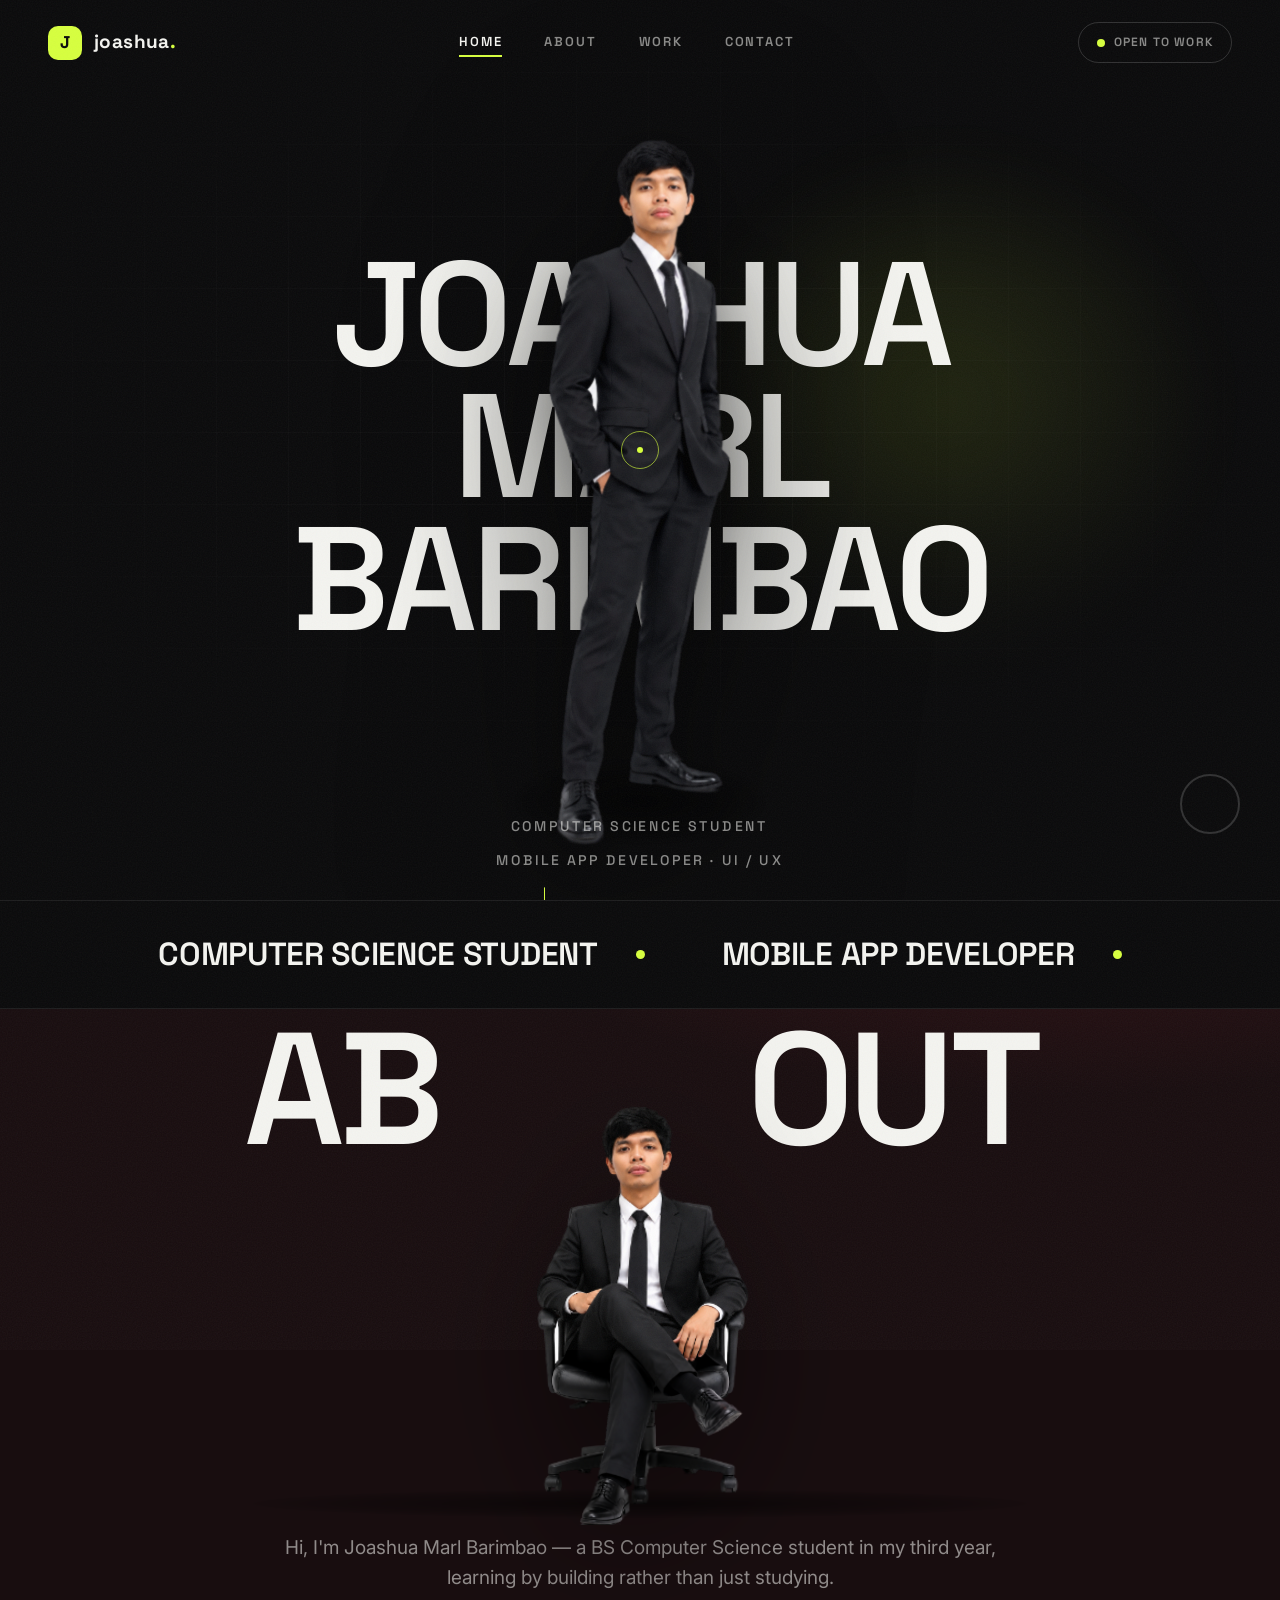
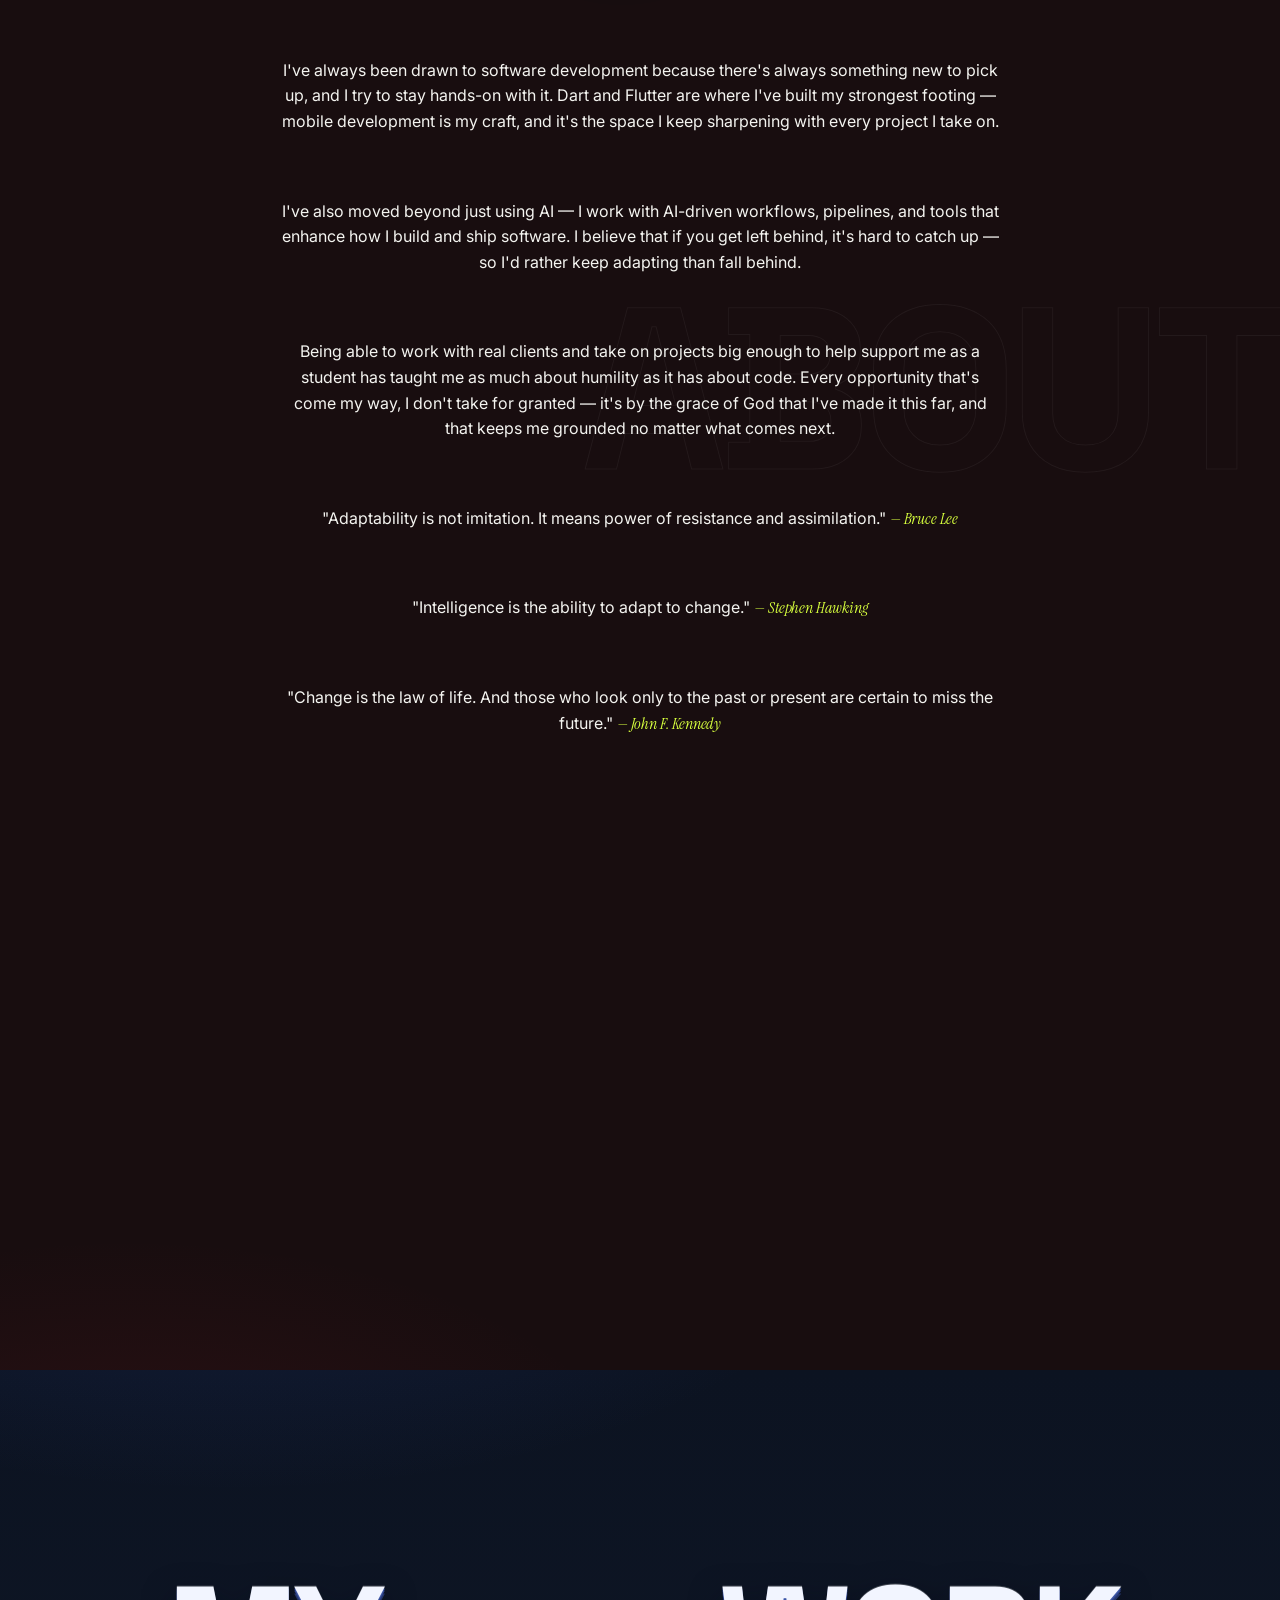
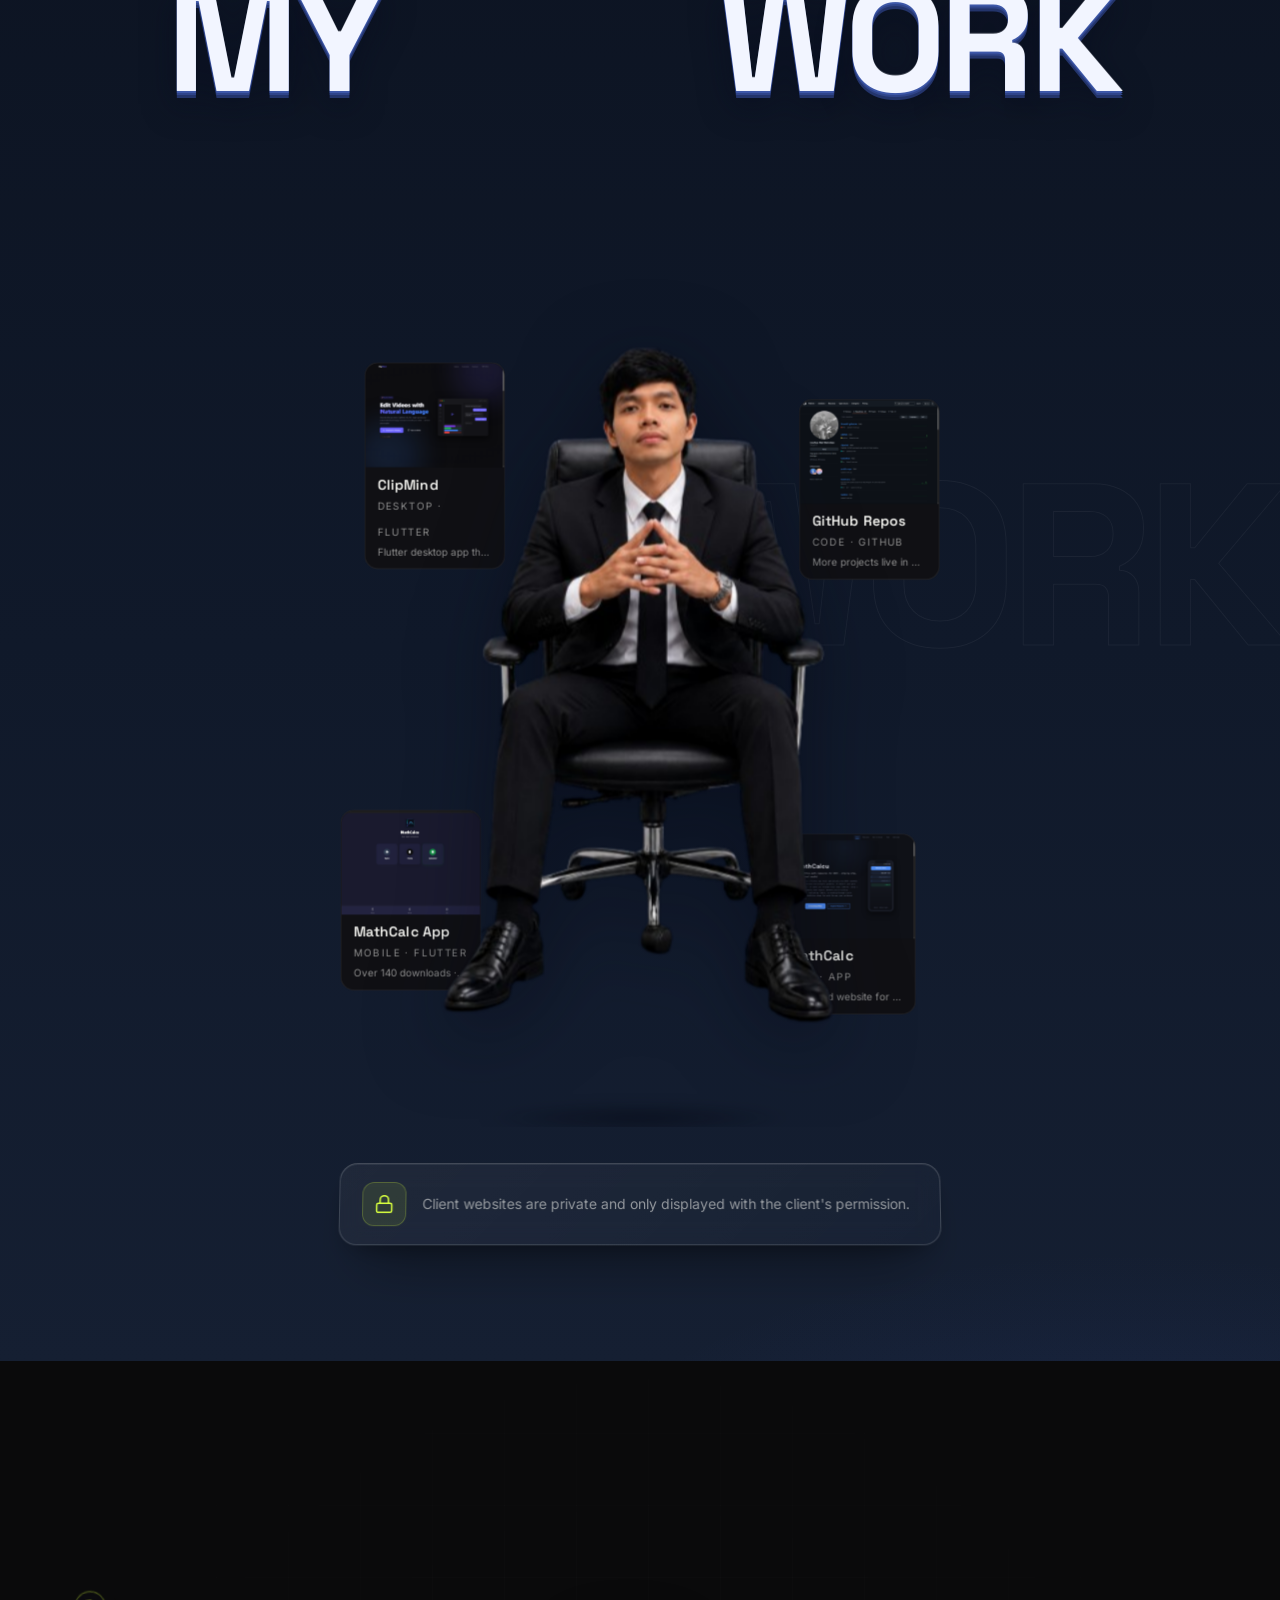
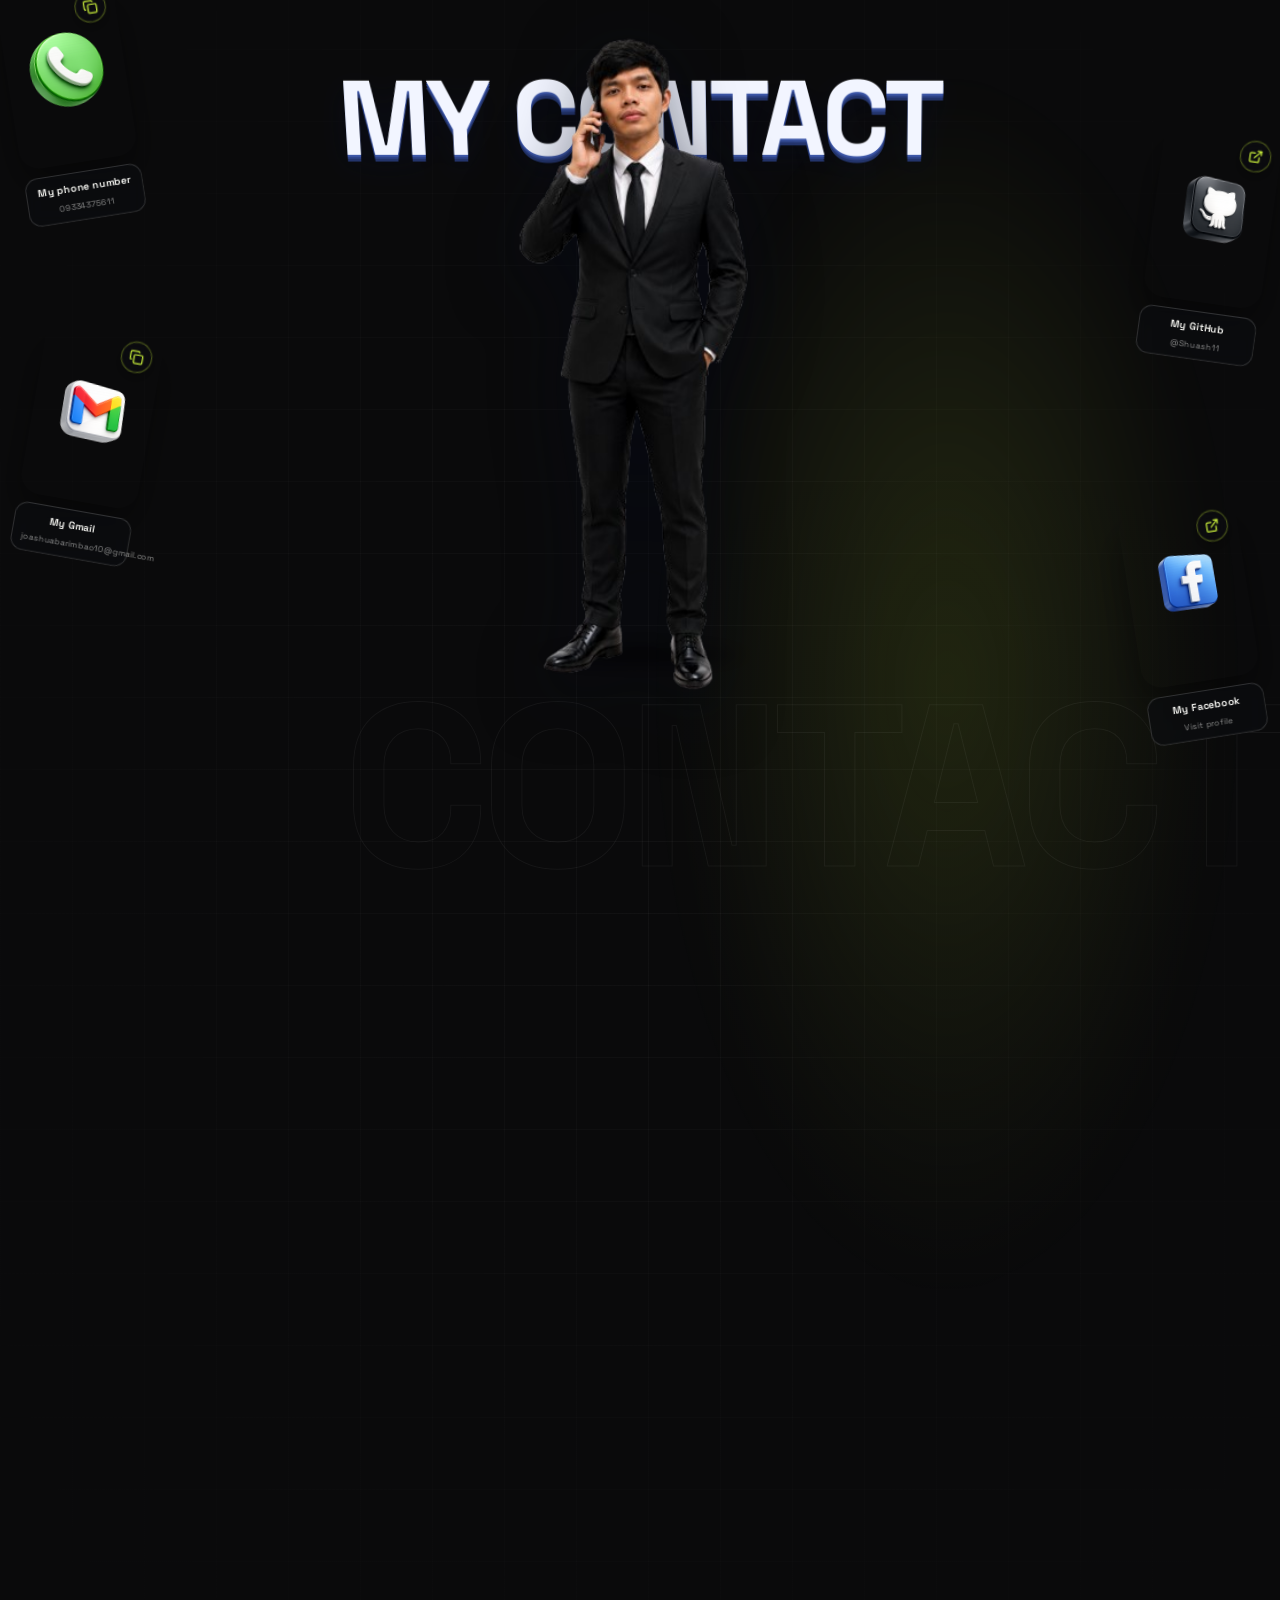
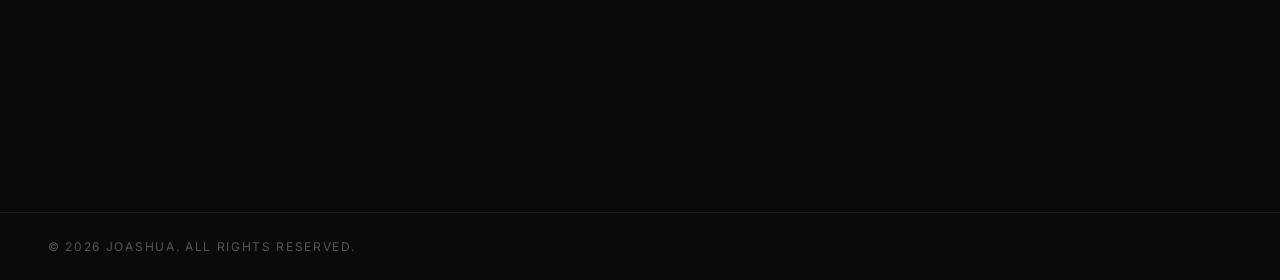
==== index.html @ 14f8d39f "Mobile: hide duplicated hero marquee" ====
﻿<!DOCTYPE html>
<html lang="en">
<head>
  <meta charset="UTF-8">
  <meta name="viewport" content="width=device-width, initial-scale=1.0">
  <title>Joashua &mdash; Computer Science Student</title>
  <meta name="description" content="Portfolio of Joashua &mdash; creative developer crafting motion-rich, modern digital experiences.">
  <link rel="icon" type="image/svg+xml" href="assets/favicon.svg">
  <link rel="preconnect" href="https://fonts.googleapis.com">
  <link rel="preconnect" href="https://fonts.gstatic.com" crossorigin>
  <link href="https://fonts.googleapis.com/css2?family=Inter:wght@400;500;600&family=Instrument+Serif:ital@0;1&family=Space+Grotesk:wght@400;500;600;700&display=swap" rel="stylesheet">
  <link rel="stylesheet" href="css/style.css?v=50">
</head>
<body data-page="home">

  <!-- Preloader -->
  <div class="preloader" id="preloader">
    <div class="preloader__count"><span id="preload-count">0</span><span class="pct">%</span></div>
    <div class="preloader__label">Joashua <span>&middot;</span> Portfolio</div>
  </div>

  <div class="scrollbar" aria-hidden="true"></div>
  <div class="grain" aria-hidden="true"></div>

  <!-- Header -->
  <header class="header">
    <div class="container header__inner">
      <a href="#home" class="logo" data-magnetic>
        <span class="logo__mark">J</span>
        <span>joashua<span class="logo__dot">.</span></span>
      </a>
      <nav class="nav" aria-label="Main">
        <ul class="nav__list">
          <li><a href="#home" class="nav__link is-active">Home</a></li>
          <li><a href="#about" class="nav__link">About</a></li>
          <li><a href="#work" class="nav__link">Work</a></li>
          <li><a href="#contact" class="nav__link">Contact</a></li>
        </ul>
      </nav>
      <a href="#contact" class="header__status"><span class="pulse"></span> Open to work</a>
      <button class="nav-toggle" aria-label="Menu">
        <span></span><span></span>
      </button>
    </div>
  </header>

  <!-- Mobile menu -->
  <div class="mobile-menu" aria-hidden="true">
    <a href="#home" class="mobile-menu__link">Home</a>
    <a href="#about" class="mobile-menu__link">About</a>
    <a href="#work" class="mobile-menu__link">Work</a>
    <a href="#contact" class="mobile-menu__link">Contact</a>
    <div class="mobile-menu__meta">Available for new projects</div>
  </div>

  <main>
    <!-- Hero -->
    <section class="hero" id="home">
      <div class="hero__bg" aria-hidden="true">
        <div class="hero__grid"></div>
        <div class="hero__glow"></div>
        <div class="hero__scrim"></div>
      </div>
      <div class="container hero__content">
        <div class="hero__inner">
          <div class="hero__text">
            <h1 class="hero__title">
              <span class="row" style="--d:0.05s"><span>Joashua</span></span>
              <span class="row" style="--d:0.18s"><span>Marl</span></span>
              <span class="row" style="--d:0.31s"><span>Barimbao</span></span>
            </h1>
          </div>
          <div class="hero__figure">
            <img src="assets/img/hero-cutout.png" alt="3D character of Joashua Marl Barimbao" class="hero__img" draggable="false">
            <div class="hero__row">
              <div class="hero__meta">
                <span>Computer Science Student</span>
                <span>Mobile App Developer &middot; UI / UX</span>
              </div>
              <div class="hero__scroll"><span class="line"></span> Scroll to explore</div>
            </div>
          </div>
        </div>
      </div>
      <div class="hero__progress" aria-hidden="true">
        <svg width="64" height="64" viewBox="0 0 64 64">
          <circle class="track" cx="32" cy="32" r="29"></circle>
          <circle class="bar" cx="32" cy="32" r="29"></circle>
        </svg>
      </div>
    </section>

    <!-- Roles -->
    <div class="marquee" aria-hidden="true">
      <div class="marquee__track">
        <div class="marquee__group">
          <span class="marquee__item">Computer Science Student <span class="marquee__dot"></span></span>
          <span class="marquee__item">Mobile App Developer <span class="marquee__dot"></span></span>
        </div>
      </div>
    </div>

    <!-- About: stack -->
    <section class="section about-stack" id="about">
      <div class="ghost" aria-hidden="true">ABOUT</div>
      <div class="container">
        <div class="about-stack__title">
          <h1 class="hero__title about-stack__h about-split">
            <span class="about-split__l"><span>Ab</span></span><span class="about-split__r"><span>out</span></span>
          </h1>
        </div>
        <div class="about-stack__img">
          <img src="assets/img/this.png" alt="Portrait of Joashua" draggable="false">
        </div>
        <div class="about-stack__body">
          <p class="lead">Hi, I'm Joashua Marl Barimbao &mdash; a BS Computer Science student in my third year, learning by building rather than just studying.</p>
          <p class="mt-8">I've always been drawn to software development because there's always something new to pick up, and I try to stay hands-on with it. Dart and Flutter are where I've built my strongest footing &mdash; mobile development is my craft, and it's the space I keep sharpening with every project I take on.</p>
          <p class="mt-8">I've also moved beyond just using AI &mdash; I work with AI-driven workflows, pipelines, and tools that enhance how I build and ship software. I believe that if you get left behind, it's hard to catch up &mdash; so I'd rather keep adapting than fall behind.</p>
          <p class="mt-8">Being able to work with real clients and take on projects big enough to help support me as a student has taught me as much about humility as it has about code. Every opportunity that's come my way, I don't take for granted &mdash; it's by the grace of God that I've made it this far, and that keeps me grounded no matter what comes next.</p>
          <p class="mt-8">"Adaptability is not imitation. It means power of resistance and assimilation." <span class="display--serif">&mdash; Bruce Lee</span></p>
          <p class="mt-8">"Intelligence is the ability to adapt to change." <span class="display--serif">&mdash; Stephen Hawking</span></p>
          <p class="mt-8">"Change is the law of life. And those who look only to the past or present are certain to miss the future." <span class="display--serif">&mdash; John F. Kennedy</span></p>

          <div class="mt-12">
            <div class="skill" data-reveal="up">
              <div class="skill__row">
                <span class="skill__name">Front-end development</span>
                <span class="skill__pct">95%</span>
              </div>
              <div class="skill__bar"><span data-fill="95%"></span></div>
            </div>
            <div class="skill" data-reveal="up" style="--rd:80ms">
              <div class="skill__row">
                <span class="skill__name">UI / UX design</span>
                <span class="skill__pct">90%</span>
              </div>
              <div class="skill__bar"><span data-fill="90%"></span></div>
            </div>
            <div class="skill" data-reveal="up" style="--rd:160ms">
              <div class="skill__row">
                <span class="skill__name">Mobile app development</span>
                <span class="skill__pct">88%</span>
              </div>
              <div class="skill__bar"><span data-fill="88%"></span></div>
            </div>
            <div class="skill" data-reveal="up" style="--rd:240ms">
              <div class="skill__row">
                <span class="skill__name">Computer science</span>
                <span class="skill__pct">90%</span>
              </div>
              <div class="skill__bar"><span data-fill="90%"></span></div>
            </div>
          </div>
        </div>
      </div>
    </section>

    <!-- Work -->
    <section class="section section--tight" id="work">
      <div class="ghost" aria-hidden="true">WORK</div>
      <div class="container">
        <div class="work-head">
          <span class="eyebrow" data-reveal>Portfolio</span>
          <h2 class="section-title mt-8 work-split work-title-3d" aria-label="My work">
            <span class="work-split__l"><span>My</span></span><span class="work-split__r"><span>work</span></span>
          </h2>
          <p class="lead mt-8" style="max-width: 480px;" data-reveal="left">
            A selection of projects where design and motion meet code.
          </p>
        </div>

        <div class="work-ring mt-12" data-reveal="zoom">
          <div class="work-ring__stage">
            <div class="work-ring__world">
              <div class="ring-cards">
              <article class="ring-card" data-url="https://mathcalcu-build.netlify.app/" style="--x:2%; --y:4%; --rz:-4deg; --z:0; --d:0.22">
                <div class="ring-card__img"><img src="assets/img/work-1-mathcalc.png" alt="MathCalc — deployed calculator web app"></div>
                <div class="ring-card__body">
                  <h3 class="ring-card__name">MathCalc</h3>
                  <span class="ring-card__cat">Web · App</span>
                  <span class="ring-card__desc">Deployed website for the MathCalc app</span>
                </div>
              </article>
              <article class="ring-card" style="--x:13%; --y:32%; --rz:3deg; --z:-140; --d:0.08">
                <div class="ring-card__img"><img src="assets/img/work-2-mathcalc-app.png" alt="MathCalc App — Flutter interface"></div>
                <div class="ring-card__body">
                  <h3 class="ring-card__name">MathCalc App</h3>
                  <span class="ring-card__cat">Mobile · Flutter</span>
                  <span class="ring-card__desc">Over 140 downloads · Flutter &amp; Dart</span>
                </div>
              </article>
              <article class="ring-card" data-url="https://clip-mind.netlify.app/" style="--x:63%; --y:0%; --rz:2.5deg; --z:30; --d:0.28">
                <div class="ring-card__img"><img src="assets/img/work-3-clipmind.png" alt="ClipMind — Flutter desktop video editor"></div>
                <div class="ring-card__body">
                  <h3 class="ring-card__name">ClipMind</h3>
                  <span class="ring-card__cat">Desktop · Flutter</span>
                  <span class="ring-card__desc">Flutter desktop app that edits videos automatically — in development</span>
                </div>
              </article>
              <article class="ring-card" data-url="https://github.com/Shuash11?tab=repositories" style="--x:71%; --y:30%; --rz:-2.5deg; --z:-140; --d:0.06">
                <div class="ring-card__img"><img src="assets/img/work-4-github.png" alt="GitHub — more projects in my repository"></div>
                <div class="ring-card__body">
                  <h3 class="ring-card__name">GitHub Repos</h3>
                  <span class="ring-card__cat">Code · GitHub</span>
                  <span class="ring-card__desc">More projects live in my repo — check them out manually</span>
                </div>
              </article>
              </div>
              <div class="work-ring__center">
                <img src="assets/img/image3-removebg-preview.png" alt="Joashua among his work" draggable="false">
                <span class="work-ring__ground" aria-hidden="true"></span>
              </div>
            </div>
          </div>
        </div>

        <div class="work-note">
          <span class="work-note__icon" aria-hidden="true">
            <svg width="20" height="20" viewBox="0 0 24 24" fill="none" stroke="currentColor" stroke-width="1.8" stroke-linecap="round" stroke-linejoin="round"><rect x="3" y="11" width="18" height="11" rx="2"/><path d="M7 11V7a5 5 0 0 1 10 0v4"/></svg>
          </span>
          <p class="work-note__text">Client websites are private and only displayed with the client's permission.</p>
        </div>
      </div>
    </section>

    <!-- Contact -->
    <section class="section section--tight contact" id="contact">
      <div class="hero__bg" aria-hidden="true">
        <div class="hero__grid"></div>
        <div class="hero__glow"></div>
        <div class="hero__scrim"></div>
      </div>
      <div class="ghost" aria-hidden="true">CONTACT</div>
      <div class="container">
        <span class="eyebrow" data-reveal>Contact</span>
        <div class="work-ring contact-ring">
          <div class="work-ring__stage">
            <div class="contact-ring__title" aria-hidden="true">MY&nbsp;CONTACT</div>
            <div class="contact-float">
              <div class="work-ring__center">
                <div class="contact-ground" aria-hidden="true"></div>
                <img src="assets/img/contactsavatar.png" alt="Portrait of Joashua" style="--portrait-aspect: 408/612;">
              </div>
              <button type="button" class="contact-asset contact-asset--1" data-copy="09334375611" aria-label="Copy phone number 09334375611">
                <img src="assets/img/phonenunber.png" alt="Phone number">
                <span class="contact-asset__chip" aria-hidden="true"><svg viewBox="0 0 24 24" fill="none" stroke="currentColor" stroke-width="2" stroke-linecap="round" stroke-linejoin="round"><rect width="14" height="14" x="8" y="8" rx="2"/><path d="M4 16c-1.1 0-2-.9-2-2V4c0-1.1.9-2 2-2h10c1.1 0 2 .9 2 2"/></svg></span>
                <span class="contact-asset__hint">Click to copy number</span>
                <span class="contact-asset__label"><strong>My phone number</strong><small>09334375611</small></span>
              </button>
              <a class="contact-asset contact-asset--2" href="https://github.com/Shuash11" target="_blank" rel="noopener" aria-label="GitHub">
                <img src="assets/img/giithub.png" alt="GitHub">
                <span class="contact-asset__chip" aria-hidden="true"><svg viewBox="0 0 24 24" fill="none" stroke="currentColor" stroke-width="2" stroke-linecap="round" stroke-linejoin="round"><path d="M15 3h6v6"/><path d="M10 14 21 3"/><path d="M18 13v6a2 2 0 0 1-2 2H5a2 2 0 0 1-2-2V8a2 2 0 0 1 2-2h6"/></svg></span>
                <span class="contact-asset__hint">Open my GitHub</span>
                <span class="contact-asset__label"><strong>My GitHub</strong><small>@Shuash11</small></span>
              </a>
              <button type="button" class="contact-asset contact-asset--3" data-copy="joashuabarimbao10@gmail.com" aria-label="Copy email joashuabarimbao10@gmail.com">
                <img src="assets/img/gmail.png" alt="Gmail">
                <span class="contact-asset__chip" aria-hidden="true"><svg viewBox="0 0 24 24" fill="none" stroke="currentColor" stroke-width="2" stroke-linecap="round" stroke-linejoin="round"><rect width="14" height="14" x="8" y="8" rx="2"/><path d="M4 16c-1.1 0-2-.9-2-2V4c0-1.1.9-2 2-2h10c1.1 0 2 .9 2 2"/></svg></span>
                <span class="contact-asset__hint">Click to copy email</span>
                <span class="contact-asset__label"><strong>My Gmail</strong><small data-mobile-text="Tap to copy email">joashuabarimbao10@gmail.com</small></span>
              </button>
              <a class="contact-asset contact-asset--4" href="https://www.facebook.com/" target="_blank" rel="noopener" aria-label="Facebook">
                <img src="assets/img/facebook.png" alt="Facebook">
                <span class="contact-asset__chip" aria-hidden="true"><svg viewBox="0 0 24 24" fill="none" stroke="currentColor" stroke-width="2" stroke-linecap="round" stroke-linejoin="round"><path d="M15 3h6v6"/><path d="M10 14 21 3"/><path d="M18 13v6a2 2 0 0 1-2 2H5a2 2 0 0 1-2-2V8a2 2 0 0 1 2-2h6"/></svg></span>
                <span class="contact-asset__hint">Open my Facebook</span>
                <span class="contact-asset__label"><strong>My Facebook</strong><small>Visit profile</small></span>
              </a>
            </div>
          </div>
        </div>
        <p class="lead mt-8" style="max-width: 460px;" data-reveal="left">
          Have a project, an idea, or just want to say hi? My inbox is always open &mdash; I reply within 24 hours.
        </p>

        <div class="contact-grid mt-12">
          <div data-reveal="left">
            <div class="contact-list">
              <div class="contact-row">
                <span class="contact-row__label">Email</span>
                <a href="mailto:joashuabarimbao10@gmail.com">joashuabarimbao10@gmail.com</a>
              </div>
              <div class="contact-row">
                <span class="contact-row__label">Phone</span>
                <a href="tel:09334375611">09334375611</a>
              </div>
              <div class="contact-row">
                <span class="contact-row__label">Location</span>
                <span style="font-family:var(--sans); font-weight:600;">Remote &middot; Worldwide</span>
              </div>
              <div class="contact-row">
                <span class="contact-row__label">Socials</span>
                <span style="display:flex; gap:14px;">
                  <a href="https://github.com/Shuash11" target="_blank" rel="noopener" aria-label="GitHub"><img src="https://cdn.simpleicons.org/github/F4F4F0" width="19" height="19" alt=""></a>
                  <a href="https://x.com" target="_blank" rel="noopener" aria-label="X"><img src="https://cdn.simpleicons.org/x/F4F4F0" width="17" height="17" alt=""></a>
                  <a href="https://www.linkedin.com" target="_blank" rel="noopener" aria-label="LinkedIn"><img src="https://cdn.simpleicons.org/linkedin/F4F4F0" width="17" height="17" alt=""></a>
                  <a href="https://www.instagram.com" target="_blank" rel="noopener" aria-label="Instagram"><img src="https://cdn.simpleicons.org/instagram/F4F4F0" width="19" height="19" alt=""></a>
                </span>
              </div>
            </div>
          </div>

          <form id="contact-form" data-reveal="right" novalidate>
            <div class="field">
              <label for="name">Your name</label>
              <input type="text" id="name" name="name" placeholder="Jane Doe" required>
            </div>
            <div class="field">
              <label for="email">Your email</label>
              <input type="email" id="email" name="email" placeholder="jane@example.com" required>
            </div>
            <div class="field">
              <label for="budget">Project type</label>
              <select id="budget" name="budget" style="width:100%;padding:18px 20px;border:1px solid var(--line-strong);border-radius:var(--r-sm);background:var(--bg-2);color:var(--text);font-size:16px;outline:none;">
                <option value="web">Website / Web app</option>
                <option value="brand">Brand identity</option>
                <option value="motion">Motion / 3D</option>
                <option value="other">Something else</option>
              </select>
            </div>
            <div class="field">
              <label for="message">Tell me about it</label>
              <textarea id="message" name="message" placeholder="Timeline, goals, budget&hellip;" required></textarea>
            </div>
            <button type="submit" class="btn btn--solid magnetic" data-magnetic>Send message <span class="btn__arrow">&rarr;</span></button>
            <p class="form-note" aria-live="polite"></p>
          </form>
        </div>
      </div>
    </section>
  </main>

  <!-- Footer -->
  <footer class="footer footer--minimal">
    <div class="container">
      <div class="footer__bottom">
        <span>&copy; <span data-year>2026</span> Joashua. All rights reserved.</span>
      </div>
    </div>
  </footer>

  <script src="https://cdn.jsdelivr.net/npm/lenis@1.1.14/dist/lenis.min.js"></script>
  <script src="js/main.js?v=50"></script>
</body>
</html>
---- css/style.css ----
/* ============================================================
   SHUASH — Portfolio
   Dark · Motion-first · Morphing scroll
   ============================================================ */

:root {
  --bg: #0a0a0b;
  --bg-2: #101014;
  --surface: #141419;
  --surface-2: #1a1a20;
  --line: rgba(255, 255, 255, 0.08);
  --line-strong: rgba(255, 255, 255, 0.16);
  --text: #f4f4f0;
  --muted: rgba(244, 244, 240, 0.55);
  --faint: rgba(244, 244, 240, 0.32);
  --accent: #d7ff3e;
  --accent-ink: #0a0a0b;
  --serif: "Instrument Serif", Georgia, serif;
  --sans: "Space Grotesk", "Inter", system-ui, sans-serif;
  --body: "Inter", system-ui, sans-serif;
  --ease: cubic-bezier(0.76, 0, 0.24, 1);
  --ease-out: cubic-bezier(0.16, 1, 0.3, 1);
  --r-lg: 24px;
  --r-md: 16px;
  --r-sm: 10px;
  --container: 1320px;
}

/* ---------- Reset ---------- */
*, *::before, *::after { box-sizing: border-box; margin: 0; padding: 0; }

html { scroll-behavior: auto; }

body {
  background: var(--bg);
  color: var(--text);
  font-family: var(--body);
  font-size: 16px;
  line-height: 1.6;
  -webkit-font-smoothing: antialiased;
  overflow-x: hidden;
  min-height: 100vh;
}

img, svg, video { display: block; max-width: 100%; }
a { color: inherit; text-decoration: none; }
ul, ol { list-style: none; }
button, input, textarea, select { font: inherit; color: inherit; background: none; border: none; }
button { cursor: pointer; }

::selection { background: var(--accent); color: var(--accent-ink); }

body.no-scroll { overflow: hidden; }

/* ---------- Film grain overlay ---------- */
.grain {
  position: fixed;
  inset: -50%;
  width: 200%;
  height: 200%;
  z-index: 2000;
  pointer-events: none;
  opacity: 0.05;
  background-image: url("data:image/svg+xml,%3Csvg xmlns='http://www.w3.org/2000/svg' width='300' height='300'%3E%3Cfilter id='n'%3E%3CfeTurbulence type='fractalNoise' baseFrequency='0.8' numOctaves='2'/%3E%3C/filter%3E%3Crect width='300' height='300' filter='url(%23n)' opacity='1'/%3E%3C/svg%3E");
  animation: grain 8s steps(10) infinite;
}
@keyframes grain {
  0%, 100% { transform: translate(0, 0); }
  10% { transform: translate(-5%, -10%); }
  30% { transform: translate(3%, -15%); }
  50% { transform: translate(8%, 4%); }
  70% { transform: translate(-6%, 8%); }
  90% { transform: translate(4%, 6%); }
}

/* ---------- Layout ---------- */
.container { width: 100%; max-width: var(--container); margin: 0 auto; padding: 0 clamp(20px, 4vw, 48px); }

.section { padding: clamp(96px, 12vw, 160px) 0; position: relative; }
#about, #work, #contact { scroll-margin-top: 84px; }
#about {
  padding-top: clamp(8px, 1.5vh, 16px);
  padding-bottom: clamp(36px, 4.5vh, 60px);
  background:
    radial-gradient(1100px 520px at 82% -12%, rgba(199, 42, 55, 0.2), transparent 62%),
    radial-gradient(900px 480px at 10% 108%, rgba(199, 42, 55, 0.12), transparent 60%),
    #180d0f;
}
#work {
  background:
    radial-gradient(1100px 520px at 18% -12%, rgba(63, 96, 220, 0.16), transparent 60%),
    radial-gradient(1000px 500px at 88% 112%, rgba(63, 96, 220, 0.12), transparent 60%),
    linear-gradient(180deg, #0c1321 0%, #10192a 55%, #151f32 100%);
}

/* ---------- Work 3D ring ---------- */
.work-ring { position: relative; }
.work-ring__stage { position: relative; }
.work-ring__world { position: relative; z-index: 1; display: flex; flex-wrap: wrap; justify-content: center; gap: 16px; align-items: center; }
.work-ring__center { order: -1; width: 100%; text-align: center; position: relative; }
.work-ring__center img {
  height: clamp(360px, 50vh, 600px);
  width: auto;
  max-width: 100%;
  display: block;
  margin: 0 auto;
  filter: drop-shadow(0 16px 34px rgba(4, 8, 20, 0.55));
}
.work-ring__ground {
  position: absolute;
  left: 50%;
  bottom: -clamp(8px, 1.4vh, 18px);
  width: clamp(150px, 30vh, 460px);
  height: clamp(14px, 2.6vh, 32px);
  transform: translateX(-50%);
  background: radial-gradient(ellipse at center, rgba(2, 6, 18, 0.6) 0%, rgba(2, 6, 18, 0.24) 46%, transparent 72%);
  filter: blur(6px);
  pointer-events: none;
}
.ring-card {
  width: clamp(104px, 12vw, 168px);
  background: var(--bg-2);
  border: 1px solid var(--line);
  border-radius: 14px;
  overflow: hidden;
  transition: border-color 0.3s ease, filter 0.3s ease;
  cursor: zoom-in;
}
.ring-card[data-url] { cursor: pointer; }
.ring-card:hover { border-color: rgba(63, 96, 220, 0.6); }
.ring-card__img { aspect-ratio: 4 / 3; background: var(--surface); }
.ring-card__img img { width: 100%; height: 100%; object-fit: cover; display: block; }
.ring-card__body { padding: 10px 12px; text-align: left; }
.ring-card__name { font-size: 14px; font-weight: 600; letter-spacing: 0.01em; }
.ring-card__cat { font-size: 10px; letter-spacing: 0.14em; text-transform: uppercase; color: var(--muted); }
.ring-card__desc { display: block; margin-top: 2px; font-size: 10px; line-height: 1.35; color: var(--muted); white-space: nowrap; overflow: hidden; text-overflow: ellipsis; }
.work-split { white-space: nowrap; }
.section-title.work-title-3d {
  font-family: var(--sans);
  font-weight: 700;
  font-size: clamp(64px, 11vw, 150px);
  letter-spacing: -0.035em;
  line-height: 0.9;
  color: #f2f5ff;
  text-shadow:
    0 -1px 0 rgba(255, 255, 255, 0.22),
    0 2px 0 #3d57a8,
    0 4px 0 #2f4489,
    0 7px 0 #23346b,
    0 12px 30px rgba(6, 11, 30, 0.6);
}
.work-split__l, .work-split__r { display: inline-block; will-change: transform; }
.work-split__l { margin-right: 0.24em; }
.work-head { text-align: center; }
.work-head .lead { margin-left: auto; margin-right: auto; }
.js-ring .work-ring { margin-top: clamp(24px, 4vh, 40px); }
.js-ring .work-ring__stage { perspective: 1400px; }
@media (min-width: 970px) {
  .js-ring .work-ring__stage { height: clamp(680px, 96vh, 1020px); }
  .js-ring .ring-cards { position: absolute; inset: 0; }
  .js-ring .work-ring__world { position: absolute; inset: 0; transform-style: preserve-3d; }
  .js-ring .ring-card {
    position: absolute;
    left: 50%;
    top: 50%;
    width: clamp(104px, 11vw, 164px);
    z-index: 1;
    will-change: transform;
  }
  .js-ring .work-ring__center {
    order: 0;
    position: absolute;
    left: 50%;
    top: 50%;
    width: auto;
    transform: translate(-50%, -50%) translateZ(200px);
    z-index: 2;
    will-change: transform;
  }
  .js-ring .work-ring__center img { height: clamp(540px, 78vh, 940px); }
}
.section--tight { padding: clamp(72px, 9vw, 120px) 0; }

/* ---------- Work private note ---------- */
.work-note {
  position: relative;
  margin: clamp(28px, 4vh, 44px) auto 0;
  max-width: 600px;
  display: flex;
  align-items: center;
  gap: 16px;
  padding: 18px 22px;
  border: 1px solid var(--line-strong);
  border-radius: 18px;
  background: linear-gradient(135deg, rgba(255, 255, 255, 0.045), rgba(255, 255, 255, 0.012));
  -webkit-backdrop-filter: blur(10px);
  backdrop-filter: blur(10px);
  box-shadow:
    inset 0 1px 0 rgba(255, 255, 255, 0.07),
    0 30px 60px -28px rgba(0, 0, 0, 0.75),
    0 10px 26px -14px rgba(0, 0, 0, 0.55);
  transform: perspective(900px) rotateX(3.5deg);
  transform-origin: center top;
  transition: transform 0.5s var(--ease);
  animation: work-note-in 0.9s var(--ease-out);
}
.work-note:hover { transform: perspective(900px) rotateX(0deg) translateY(-3px); }
@keyframes work-note-in {
  from { opacity: 0; transform: perspective(900px) rotateX(5deg) translateY(16px); }
}
.work-note__icon {
  flex: 0 0 auto;
  display: grid;
  place-items: center;
  width: 44px;
  height: 44px;
  border-radius: 12px;
  background: rgba(215, 255, 62, 0.09);
  border: 1px solid rgba(215, 255, 62, 0.22);
  color: var(--accent);
}
.work-note__text {
  margin: 0;
  font-size: 14px;
  line-height: 1.55;
  color: var(--muted);
}

.eyebrow {
  display: inline-flex;
  align-items: center;
  gap: 10px;
  font-family: var(--sans);
  font-size: 12px;
  font-weight: 600;
  letter-spacing: 0.22em;
  text-transform: uppercase;
  color: var(--muted);
}
.eyebrow::before {
  content: "";
  width: 26px;
  height: 1px;
  background: var(--accent);
}

/* ---------- Typography ---------- */
h1, h2, h3, h4 { font-family: var(--sans); font-weight: 600; line-height: 1.02; letter-spacing: -0.02em; }

.display {
  font-size: clamp(40px, 7.5vw, 100px);
  font-weight: 600;
  letter-spacing: -0.03em;
  line-height: 0.98;
  text-transform: uppercase;
}

.display--serif {
  font-family: var(--serif);
  font-style: italic;
  text-transform: none;
  font-weight: 400;
  letter-spacing: -0.01em;
  color: var(--accent);
}

.section-title {
  font-size: clamp(30px, 4.6vw, 58px);
  text-transform: uppercase;
  letter-spacing: -0.02em;
}

.lead { font-size: clamp(16px, 1.5vw, 19px); color: var(--muted); max-width: 60ch; }

/* Letter-split animation support */
.split-line { display: block; overflow: hidden; padding-bottom: 0.08em; margin-bottom: -0.08em; }
.split-line .l {
  display: inline-block;
  transform: translateY(115%);
  transition: transform 1s var(--ease-out);
  will-change: transform;
}
.in-view .split-line .l { transform: translateY(0); }
.split-line .l:nth-child(2) { transition-delay: 0.05s; }
.split-line .l:nth-child(3) { transition-delay: 0.1s; }
.split-line .l:nth-child(4) { transition-delay: 0.15s; }
.split-line .l:nth-child(5) { transition-delay: 0.2s; }
.split-line .l:nth-child(6) { transition-delay: 0.25s; }
.split-line .l:nth-child(7) { transition-delay: 0.3s; }
.split-line .l:nth-child(8) { transition-delay: 0.35s; }
.split-line .l:nth-child(n + 9) { transition-delay: 0.4s; }

/* ---------- Generic reveals (clip-path morph) ---------- */
[data-reveal] {
  opacity: 0;
  clip-path: inset(0 100% 0 0);
  transform: translateY(24px);
  transition:
    opacity 0.9s var(--ease-out),
    clip-path 1.1s var(--ease),
    transform 0.9s var(--ease-out);
  transition-delay: var(--rd, 0s);
  will-change: clip-path, transform;
}
[data-reveal].in-view {
  opacity: 1;
  clip-path: inset(0 0 0 0);
  transform: translateY(0);
}
[data-reveal="up"] { clip-path: inset(0 0 100% 0); transform: translateY(40px); }
[data-reveal="left"] { clip-path: inset(0 100% 0 0); transform: translateX(-40px); }
[data-reveal="right"] { clip-path: inset(0 0 0 100%); transform: translateX(40px); }
[data-reveal="zoom"] { clip-path: inset(8% 8% 8% 8% round 40px); transform: scale(0.94); }
[data-reveal="zoom"].in-view { clip-path: inset(0 0 0 0 round 0); }

/* ---------- Buttons ---------- */
.btn {
  position: relative;
  display: inline-flex;
  align-items: center;
  gap: 14px;
  padding: 20px 34px;
  border-radius: 999px;
  font-family: var(--sans);
  font-size: 14px;
  font-weight: 600;
  letter-spacing: 0.06em;
  text-transform: uppercase;
  overflow: hidden;
  transition: color 0.45s var(--ease-out);
  isolation: isolate;
}
.btn::after {
  content: "";
  position: absolute;
  inset: 0;
  z-index: -1;
  transform: scaleX(0);
  transform-origin: right;
  transition: transform 0.5s var(--ease);
}
.btn:hover::after { transform: scaleX(1); transform-origin: left; }
.btn--solid { background: var(--accent); color: var(--accent-ink); }
.btn--solid::after { background: var(--text); }
.btn--solid:hover { color: var(--accent-ink); }
.btn--ghost { border: 1px solid var(--line-strong); color: var(--text); }
.btn--ghost::after { background: var(--accent); }
.btn--ghost:hover { color: var(--accent-ink); }
.btn__arrow { display: inline-block; transition: transform 0.4s var(--ease-out); }
.btn:hover .btn__arrow { transform: translateX(6px); }

/* ---------- Magnetic wrapper ---------- */
.magnetic { display: inline-block; will-change: transform; }

/* ---------- Marquee ---------- */
.marquee {
  position: relative;
  overflow: hidden;
  padding: clamp(18px, 2.6vw, 28px) 0;
  border-top: 1px solid var(--line);
  border-bottom: 1px solid var(--line);
  white-space: nowrap;
  user-select: none;
}
.marquee__track {
  display: flex;
  align-items: center;
  justify-content: center;
  gap: 0;
}
.marquee__group { display: inline-flex; align-items: center; gap: 0; }
.marquee__item {
  display: inline-flex;
  align-items: center;
  gap: clamp(20px, 3vw, 40px);
  padding: 0 clamp(20px, 3vw, 40px);
  font-family: var(--sans);
  font-size: clamp(20px, 2.6vw, 32px);
  font-weight: 600;
  text-transform: uppercase;
  letter-spacing: -0.01em;
  color: var(--text);
}
.marquee__item em { font-family: var(--serif); font-style: italic; font-weight: 400; color: var(--accent); }
.marquee__dot { width: 9px; height: 9px; border-radius: 50%; background: var(--accent); flex-shrink: 0; }
@keyframes marquee {
  to { transform: translateX(-100%); }
}

/* ---------- About half-body morph ---------- */
.about-half {
  position: relative;
  display: flex;
  justify-content: center;
  will-change: transform, opacity;
}
.about-half::after {
  content: "";
  position: absolute;
  left: 50%;
  bottom: clamp(0px, 0.8vh, 8px);
  transform: translateX(-50%);
  width: 62%;
  height: 7%;
  border-radius: 50%;
  background: radial-gradient(ellipse at center, rgba(0, 0, 0, 0.55) 0%, rgba(0, 0, 0, 0.22) 55%, transparent 78%);
  pointer-events: none;
}
.about-half img {
  position: relative;
  height: clamp(360px, 60vh, 620px);
  width: auto;
  max-width: 100%;
  object-fit: contain;
  filter: drop-shadow(0 34px 70px rgba(0, 0, 0, 0.5));
  will-change: transform, opacity;
}
.about-half__body {
  max-width: 720px;
  margin: clamp(48px, 7vh, 84px) auto 0;
  will-change: transform, opacity;
}
@media (max-width: 970px) {
  .about-half img { height: clamp(300px, 46vh, 470px); }
  .about-half__body { margin-top: clamp(36px, 5vh, 56px); }
}

/* ---------- About page stack ---------- */
.about-stack {
  position: relative;
  text-align: center;
  padding-top: clamp(56px, 7vh, 96px);
}
.about-stack__title {
  position: relative;
  display: flex;
  flex-direction: column;
  align-items: center;
  will-change: transform, opacity;
}
.about-stack__title .eyebrow { margin-bottom: clamp(18px, 3vh, 30px); }
.about-stack__h { font-size: clamp(52px, 9.5vw, 132px); }
.about-split { white-space: nowrap; }
.about-split__l, .about-split__r { display: inline-block; will-change: transform; }
.about-split__l { margin-right: -0.035em; }
.about-stack__img {
  position: relative;
  z-index: 1;
  display: flex;
  justify-content: center;
  margin-top: clamp(-64px, -6vh, -40px);
  will-change: transform, opacity;
}
.about-stack__img::after {
  content: "";
  position: absolute;
  left: 50%;
  bottom: clamp(0px, 0.8vh, 8px);
  transform: translateX(-50%);
  width: 62%;
  height: 7%;
  border-radius: 50%;
  background: radial-gradient(ellipse at center, rgba(0, 0, 0, 0.55) 0%, rgba(0, 0, 0, 0.22) 55%, transparent 78%);
  pointer-events: none;
}
.about-stack__img img {
  height: clamp(280px, 44vh, 480px);
  width: auto;
  max-width: 100%;
  object-fit: contain;
  filter: drop-shadow(0 30px 64px rgba(0, 0, 0, 0.5));
  animation: heroFloat 7s ease-in-out infinite alternate;
  will-change: transform;
}
.about-stack__body {
  max-width: 720px;
  margin: clamp(28px, 4vh, 44px) auto 0;
  text-align: center;
  will-change: transform, opacity;
}
.about-stack__body .skill { text-align: left; }
@media (max-width: 970px) {
  .about-stack__h { font-size: clamp(44px, 12.5vw, 120px); }
  .about-stack__img { margin-top: clamp(-56px, -5vh, -32px); }
  .about-stack__img img { height: clamp(240px, 38vh, 380px); }
  .about-stack__body { margin-top: clamp(24px, 3.5vh, 36px); }
}
@media (max-width: 970px) {
  .js-ring .work-ring { margin-top: 8px; }
  .work-head .lead { margin-top: 12px; }
  .js-ring .work-ring__world { position: relative; height: calc(44vh + 64px); min-height: 400px; }
  .js-ring .ring-cards { position: absolute; inset: 0; }
  .js-ring .work-ring__center {
    order: 0;
    position: absolute;
    left: 50%;
    top: 50%;
    width: auto;
    transform: translate(-50%, -50%);
    z-index: 2;
  }
  .js-ring .work-ring__center img { height: clamp(300px, 44vh, 480px); max-width: none; }
  .js-ring .ring-card {
    position: absolute;
    left: 50%;
    top: 50%;
    width: clamp(72px, 19vw, 110px);
    z-index: 1;
    will-change: transform;
  }
  .ring-card__body { padding: 6px 8px; }
  .ring-card__name { font-size: 11px; white-space: nowrap; overflow: hidden; text-overflow: ellipsis; }
  .ring-card__cat { font-size: 8px; letter-spacing: 0.1em; white-space: nowrap; overflow: hidden; text-overflow: ellipsis; }
  .ring-card__desc { display: none; }
  .section-title.work-title-3d { font-size: clamp(48px, 16vw, 96px); }
}

/* ---------- Header ---------- */
.header {
  position: fixed;
  top: 0;
  left: 0;
  width: 100%;
  z-index: 100;
  padding: 22px 0;
  transition: transform 0.6s var(--ease-out), background 0.4s ease;
}
.header--hidden { transform: translateY(-110%); }
.header--scrolled { background: rgba(10, 10, 11, 0.72); backdrop-filter: blur(18px); border-bottom: 1px solid var(--line); }
.header__inner {
  display: flex;
  align-items: center;
  justify-content: space-between;
  gap: 24px;
}
.logo { display: flex; align-items: center; gap: 12px; font-family: var(--sans); font-weight: 700; font-size: 19px; letter-spacing: 0.02em; }
.logo__mark {
  width: 34px; height: 34px;
  display: grid; place-items: center;
  border-radius: 10px;
  background: var(--accent);
  color: var(--accent-ink);
  font-size: 17px;
  transition: transform 0.6s var(--ease);
}
.logo:hover .logo__mark { transform: rotate(-8deg) scale(1.08); }
.logo__dot { color: var(--accent); }

.nav__list { display: flex; align-items: center; gap: 6px; }
.nav__link {
  position: relative;
  display: inline-block;
  padding: 10px 18px;
  font-family: var(--sans);
  font-size: 13px;
  font-weight: 600;
  letter-spacing: 0.14em;
  text-transform: uppercase;
  color: var(--muted);
  transition: color 0.3s ease;
}
.nav__link::after {
  content: "";
  position: absolute;
  left: 18px; right: 18px; bottom: 6px;
  height: 2px;
  background: var(--accent);
  transform: scaleX(0);
  transform-origin: right;
  transition: transform 0.45s var(--ease);
}
.nav__link:hover, .nav__link.is-active { color: var(--text); }
.nav__link:hover::after, .nav__link.is-active::after { transform: scaleX(1); transform-origin: left; }

.header__status {
  display: inline-flex;
  align-items: center;
  gap: 9px;
  padding: 10px 18px;
  border: 1px solid var(--line-strong);
  border-radius: 999px;
  font-family: var(--sans);
  font-size: 12px;
  font-weight: 600;
  letter-spacing: 0.1em;
  text-transform: uppercase;
  color: var(--muted);
  transition: border-color 0.3s ease, color 0.3s ease;
}
.header__status:hover { border-color: var(--accent); color: var(--text); }
.header__status .pulse {
  width: 8px; height: 8px; border-radius: 50%;
  background: var(--accent);
  animation: pulse 2s ease infinite;
}
@keyframes pulse {
  0%, 100% { box-shadow: 0 0 0 0 rgba(215, 255, 62, 0.5); }
  50% { box-shadow: 0 0 0 6px rgba(215, 255, 62, 0); }
}

/* Mobile nav */
.nav-toggle { display: none; }
.mobile-menu {
  position: fixed;
  inset: 0;
  z-index: 90;
  background: var(--bg);
  display: flex;
  flex-direction: column;
  justify-content: center;
  padding: 0 clamp(24px, 8vw, 80px);
  clip-path: inset(0 0 100% 0);
  transition: clip-path 0.8s var(--ease);
}
.mobile-menu.is-open { clip-path: inset(0 0 0 0); }
.mobile-menu__link {
  display: block;
  font-family: var(--sans);
  font-size: clamp(32px, 8vw, 54px);
  font-weight: 600;
  text-transform: uppercase;
  letter-spacing: -0.02em;
  padding: 10px 0;
  color: var(--text);
  opacity: 0;
  transform: translateY(30px);
  transition: opacity 0.6s ease, transform 0.6s var(--ease-out), color 0.3s ease;
}
.mobile-menu.is-open .mobile-menu__link { opacity: 1; transform: translateY(0); }
.mobile-menu__link:nth-child(2) { transition-delay: 0.08s; }
.mobile-menu__link:nth-child(3) { transition-delay: 0.16s; }
.mobile-menu__link:nth-child(4) { transition-delay: 0.24s; }
.mobile-menu__link:hover { color: var(--accent); }
.mobile-menu__meta { margin-top: 48px; color: var(--muted); font-size: 14px; letter-spacing: 0.08em; text-transform: uppercase; }

/* ---------- Hero ---------- */
.hero { position: relative; min-height: 100svh; display: flex; align-items: flex-end; overflow: hidden; padding-top: 120px; }

.hero__bg { position: absolute; inset: 0; z-index: 0; }
.hero__grid {
  position: absolute;
  inset: 0;
  background-image:
    linear-gradient(rgba(255, 255, 255, 0.04) 1px, transparent 1px),
    linear-gradient(90deg, rgba(255, 255, 255, 0.04) 1px, transparent 1px);
  background-size: 72px 72px;
  -webkit-mask-image: radial-gradient(75% 75% at 50% 55%, black, transparent 85%);
  mask-image: radial-gradient(75% 75% at 50% 55%, black, transparent 85%);
  pointer-events: none;
}
.hero__glow {
  position: absolute;
  right: -4%;
  top: 4%;
  width: 60%;
  height: 82%;
  background: radial-gradient(closest-side, rgba(215, 255, 62, 0.13), transparent 72%);
  filter: blur(26px);
  pointer-events: none;
  opacity: 1;
  transition: opacity 0.3s linear;
}
.hero__scrim {
  position: absolute;
  inset: 0;
  background: linear-gradient(to top, rgba(10, 10, 11, 0.9) 10%, rgba(10, 10, 11, 0.25) 46%, rgba(10, 10, 11, 0) 68%);
}

.hero__content { position: relative; z-index: 2; width: 100%; padding-bottom: clamp(28px, 4vw, 48px); }

.hero__inner {
  position: relative;
  display: flex;
  align-items: center;
  justify-content: center;
  min-height: calc(100svh - 180px);
}

.hero__text {
  position: absolute;
  inset: 0;
  z-index: 0;
  display: flex;
  flex-direction: column;
  align-items: center;
  justify-content: center;
  text-align: center;
  padding: 0 20px clamp(0px, 10vh, 96px);
  pointer-events: none;
  will-change: transform;
}

.hero__title {
  font-size: clamp(72px, 11.5vw, 166px);
  font-weight: 600;
  letter-spacing: -0.035em;
  line-height: 0.9;
  text-transform: uppercase;
  will-change: transform;
}
.hero__title .row { display: block; overflow: hidden; padding-bottom: 0.06em; margin-bottom: -0.06em; animation: textMorph 8s ease-in-out infinite alternate; will-change: transform; }
.hero__title .row:nth-child(2) { animation-delay: 1.2s; }
.hero__title .row:nth-child(3) { animation-delay: 2.4s; }
@keyframes textMorph {
  from { transform: translateY(0) skewX(0deg); }
  to { transform: translateY(-2.5%) skewX(-1.4deg); }
}
.hero__title .row > span {
  display: block;
  transform: translateY(112%);
  animation: rise 1.2s var(--ease-out) forwards;
  animation-delay: var(--d, 0s);
  will-change: transform;
}
.hero__title .row:nth-child(2) > span { animation-delay: 0.12s; }
.hero__title .row:nth-child(3) > span { animation-delay: 0.24s; }
@keyframes rise { to { transform: translateY(0); } }

.hero__title .accent {
  font-family: var(--serif);
  font-style: italic;
  font-weight: 400;
  text-transform: none;
  color: var(--accent);
}

.hero__figure {
  position: relative;
  z-index: 1;
  display: flex;
  align-items: flex-end;
  justify-content: center;
  height: clamp(400px, 74vh, 780px);
  will-change: transform;
}
.hero__figure::after {
  content: "";
  position: absolute;
  left: 50%;
  bottom: 1.5%;
  transform: translateX(-50%);
  width: 54%;
  height: 11%;
  border-radius: 50%;
  background: radial-gradient(ellipse at center, rgba(0, 0, 0, 0.58) 0%, rgba(0, 0, 0, 0.24) 55%, transparent 78%);
  filter: blur(2px);
  pointer-events: none;
}
.hero__img {
  position: relative;
  z-index: 2;
  height: 100%;
  width: auto;
  max-width: 100%;
  object-fit: contain;
  filter: drop-shadow(0 46px 90px rgba(0, 0, 0, 0.55)) drop-shadow(0 10px 24px rgba(0, 0, 0, 0.4));
  animation: heroFloat 7s ease-in-out infinite alternate;
  will-change: transform;
}
@keyframes heroFloat {
  from { transform: translateY(0); }
  to { transform: translateY(-18px); }
}

.hero__row {
  position: absolute;
  left: 0;
  right: 0;
  margin-inline: auto;
  width: max-content;
  bottom: clamp(-88px, -9vh, -56px);
  z-index: 2;
  display: flex;
  flex-direction: column;
  align-items: center;
  gap: 14px;
  text-align: center;
  opacity: 0;
  animation: fadeup 1s var(--ease-out) 0.5s forwards;
}
@keyframes fadeup { to { opacity: 1; transform: translateY(0); } }
.hero__row > * { transform: translateY(16px); }

.hero__meta { font-family: var(--sans); font-size: 13px; font-weight: 500; letter-spacing: 0.18em; text-transform: uppercase; color: var(--muted); display: flex; flex-direction: column; gap: 10px; }
.hero__meta strong { color: var(--text); font-weight: 600; }

.hero__scroll {
  display: inline-flex;
  align-items: center;
  gap: 14px;
  font-family: var(--sans);
  font-size: 12px;
  font-weight: 600;
  letter-spacing: 0.22em;
  text-transform: uppercase;
  color: var(--muted);
}
.hero__scroll .line { position: relative; width: 1px; height: 64px; background: var(--line-strong); overflow: hidden; }
.hero__scroll .line::after {
  content: "";
  position: absolute;
  inset: 0;
  background: var(--accent);
  animation: scrolldrop 1.8s var(--ease-out) infinite;
}
@keyframes scrolldrop {
  0% { transform: translateY(-100%); }
  60%, 100% { transform: translateY(100%); }
}

.hero__progress {
  position: absolute;
  right: clamp(20px, 3vw, 40px);
  bottom: clamp(36px, 5vw, 64px);
  z-index: 2;
  width: 64px;
  height: 64px;
  display: none;
}
@media (min-width: 900px) { .hero__progress { display: block; } }
.hero__progress svg { transform: rotate(-90deg); }
.hero__progress .track { fill: none; stroke: var(--line-strong); stroke-width: 2; }
.hero__progress .bar { fill: none; stroke: var(--accent); stroke-width: 2; stroke-linecap: round; stroke-dasharray: 1; stroke-dashoffset: 1; }

/* ---------- Stat cards ---------- */
.stats { display: grid; grid-template-columns: repeat(2, 1fr); gap: 1px; background: var(--line); border: 1px solid var(--line); border-radius: var(--r-lg); overflow: hidden; }
@media (min-width: 900px) { .stats { grid-template-columns: repeat(4, 1fr); } }
.stat { background: var(--bg-2); padding: clamp(28px, 3.4vw, 44px); transition: background 0.4s ease; }
.stat:hover { background: var(--surface); }
.stat__num {
  font-family: var(--sans);
  font-size: clamp(36px, 4vw, 52px);
  font-weight: 600;
  line-height: 1;
  letter-spacing: -0.02em;
  display: flex;
  align-items: baseline;
  gap: 2px;
}
.stat__num .suffix { color: var(--accent); }
.stat__label { margin-top: 12px; font-size: 13px; letter-spacing: 0.14em; text-transform: uppercase; color: var(--muted); }

/* ---------- Work cards (home) ---------- */
.work-list { display: flex; flex-direction: column; gap: clamp(24px, 3.4vw, 40px); }
.work-item {
  position: relative;
  display: grid;
  grid-template-columns: 1fr;
  gap: 20px;
  padding: clamp(20px, 2.4vw, 28px);
  border: 1px solid var(--line);
  border-radius: var(--r-lg);
  background: var(--bg-2);
  overflow: hidden;
  transition: border-color 0.5s ease, transform 0.6s var(--ease-out);
  will-change: transform;
}
@media (min-width: 900px) { .work-item { grid-template-columns: 5fr 7fr; align-items: center; gap: clamp(28px, 4vw, 56px); } }
.work-item:hover { border-color: var(--accent); }

.work-item__imgwrap { position: relative; border-radius: var(--r-md); overflow: hidden; aspect-ratio: 16 / 11; }
.work-item__imgwrap img { width: 100%; height: 100%; object-fit: cover; transform: scale(1.04); transition: transform 1.1s var(--ease-out); }
.work-item:hover .work-item__imgwrap img { transform: scale(1.12); }
.work-item__index {
  position: absolute;
  top: 16px; left: 16px;
  z-index: 2;
  padding: 7px 13px;
  border-radius: 999px;
  background: rgba(10, 10, 11, 0.72);
  backdrop-filter: blur(8px);
  border: 1px solid var(--line-strong);
  font-family: var(--sans);
  font-size: 11px;
  font-weight: 600;
  letter-spacing: 0.16em;
  color: var(--text);
}

.work-item__title {
  font-size: clamp(30px, 4.4vw, 56px);
  line-height: 0.95;
  text-transform: uppercase;
  transition: color 0.4s ease;
}
.work-item:hover .work-item__title { color: var(--accent); }
.work-item__tags { display: flex; flex-wrap: wrap; gap: 8px; margin-top: 16px; }
.tag {
  padding: 6px 13px;
  border: 1px solid var(--line);
  border-radius: 999px;
  font-size: 11px;
  font-weight: 600;
  letter-spacing: 0.14em;
  text-transform: uppercase;
  color: var(--muted);
}
.work-item__go {
  position: absolute;
  top: 22px; right: 22px;
  width: 52px; height: 52px;
  display: none;
  place-items: center;
  border-radius: 50%;
  background: var(--accent);
  color: var(--accent-ink);
  transform: scale(0);
  transition: transform 0.5s var(--ease);
}
.work-item:hover .work-item__go { transform: scale(1); }
@media (min-width: 900px) { .work-item__go { display: grid; } }

/* ---------- Tilt cards (work page) ---------- */
.tilt-wrap { perspective: 1200px; }
.card {
  position: relative;
  border-radius: var(--r-lg);
  overflow: hidden;
  border: 1px solid var(--line);
  background: var(--bg-2);
  transition: border-color 0.5s ease;
  will-change: transform;
}
.card:hover { border-color: var(--line-strong); }
.card__img { aspect-ratio: 4 / 3; overflow: hidden; }
.card__img img { width: 100%; height: 100%; object-fit: cover; transform: scale(1.05); transition: transform 1.1s var(--ease-out); }
.card:hover .card__img img { transform: scale(1.14); }
.card__body { padding: 22px 24px 26px; display: flex; align-items: center; justify-content: space-between; gap: 16px; }
.card__name { font-size: 21px; font-weight: 600; letter-spacing: -0.01em; }
.card__cat { margin-top: 4px; font-size: 12px; letter-spacing: 0.16em; text-transform: uppercase; color: var(--muted); }
.card__arrow {
  width: 46px; height: 46px;
  flex-shrink: 0;
  display: grid; place-items: center;
  border-radius: 50%;
  border: 1px solid var(--line-strong);
  transition: background 0.4s ease, color 0.4s ease, transform 0.4s var(--ease-out);
}
.card:hover .card__arrow { background: var(--accent); color: var(--accent-ink); transform: rotate(-45deg); }

/* Filters */
.filters { display: flex; flex-wrap: wrap; gap: 10px; }
.filter {
  padding: 11px 22px;
  border-radius: 999px;
  border: 1px solid var(--line-strong);
  font-family: var(--sans);
  font-size: 12px;
  font-weight: 600;
  letter-spacing: 0.14em;
  text-transform: uppercase;
  color: var(--muted);
  transition: all 0.35s ease;
}
.filter:hover { color: var(--text); border-color: var(--text); }
.filter.is-active { background: var(--accent); color: var(--accent-ink); border-color: var(--accent); }

/* ---------- About page ---------- */
.about-grid { display: grid; grid-template-columns: 1fr; gap: clamp(32px, 5vw, 72px); align-items: start; }
@media (min-width: 900px) { .about-grid { grid-template-columns: 5fr 6fr; } }

.about-portrait { position: relative; }
.about-portrait__img { width: 100%; border-radius: var(--r-lg); overflow: hidden; aspect-ratio: 4 / 5; }
.about-portrait__img img { width: 100%; height: 100%; object-fit: cover; transition: transform 0.3s linear; will-change: transform; }
.about-portrait__badge {
  position: absolute;
  bottom: -18px; right: clamp(12px, 3vw, 32px);
  display: flex; align-items: center; gap: 12px;
  padding: 16px 22px;
  border-radius: var(--r-md);
  background: var(--accent);
  color: var(--accent-ink);
  font-family: var(--sans);
  font-weight: 700;
  font-size: 14px;
  letter-spacing: 0.04em;
  box-shadow: 0 24px 60px rgba(0, 0, 0, 0.5);
}

.skill { border-top: 1px solid var(--line); padding: clamp(22px, 3vw, 32px) 0; }
.skill:last-child { border-bottom: 1px solid var(--line); }
.skill__row { display: flex; align-items: center; justify-content: space-between; gap: 20px; }
.skill__name { font-family: var(--sans); font-size: clamp(18px, 2.2vw, 26px); font-weight: 600; letter-spacing: -0.01em; }
.skill__pct { font-family: var(--sans); font-size: 14px; font-weight: 600; color: var(--accent); letter-spacing: 0.1em; }
.skill__bar { margin-top: 16px; height: 3px; border-radius: 99px; background: var(--line); overflow: hidden; }
.skill__bar span {
  display: block;
  height: 100%;
  width: 0;
  background: var(--accent);
  transition: width 1.4s var(--ease-out);
}

.services { display: grid; grid-template-columns: 1fr; gap: 1px; background: var(--line); border: 1px solid var(--line); border-radius: var(--r-lg); overflow: hidden; }
@media (min-width: 768px) { .services { grid-template-columns: repeat(2, 1fr); } }
.service { background: var(--bg-2); padding: clamp(28px, 3.4vw, 44px); transition: background 0.4s ease; }
.service:hover { background: var(--surface); }
.service__icon {
  width: 54px; height: 54px;
  display: grid; place-items: center;
  border-radius: 14px;
  border: 1px solid var(--line-strong);
  color: var(--accent);
  margin-bottom: 22px;
  transition: background 0.4s ease, color 0.4s ease, transform 0.5s var(--ease-out);
}
.service:hover .service__icon { background: var(--accent); color: var(--accent-ink); transform: rotate(-8deg) scale(1.06); }
.service__title { font-size: 22px; font-weight: 600; }
.service__desc { margin-top: 10px; color: var(--muted); font-size: 15px; }

.timeline { position: relative; }
.timeline::before {
  content: "";
  position: absolute;
  left: 7px; top: 8px; bottom: 8px;
  width: 1px;
  background: var(--line-strong);
}
.tl-item { position: relative; padding: 0 0 clamp(28px, 3.4vw, 40px) 40px; }
.tl-item::before {
  content: "";
  position: absolute;
  left: 0; top: 8px;
  width: 15px; height: 15px;
  border-radius: 50%;
  background: var(--bg);
  border: 2px solid var(--accent);
  transition: background 0.3s ease, transform 0.4s var(--ease-out);
}
.tl-item:hover::before { background: var(--accent); transform: scale(1.2); }
.tl-item__year { font-family: var(--sans); font-size: 12px; font-weight: 600; letter-spacing: 0.2em; color: var(--accent); }
.tl-item__title { font-family: var(--sans); font-size: 22px; font-weight: 600; margin-top: 6px; }
.tl-item__desc { margin-top: 8px; color: var(--muted); font-size: 15px; max-width: 52ch; }

/* ---------- Contact ---------- */
.contact-cta { font-size: clamp(42px, 8.6vw, 128px); line-height: 0.98; text-transform: uppercase; letter-spacing: -0.03em; }
.contact-cta .serif { font-family: var(--serif); font-style: italic; font-weight: 400; text-transform: none; color: var(--accent); }

.contact-grid { display: grid; grid-template-columns: 1fr; gap: clamp(40px, 5vw, 80px); }
@media (min-width: 900px) { .contact-grid { grid-template-columns: 5fr 7fr; } }

.contact-list { display: flex; flex-direction: column; }
.contact-row { display: flex; align-items: center; justify-content: space-between; gap: 16px; flex-wrap: wrap; padding: 22px 0; border-top: 1px solid var(--line); }
.contact-row:last-child { border-bottom: 1px solid var(--line); }
.contact-row__label { font-size: 12px; font-weight: 600; letter-spacing: 0.18em; text-transform: uppercase; color: var(--muted); }
.contact-row a { font-family: var(--sans); font-size: 17px; font-weight: 600; transition: color 0.3s ease; }
.contact-row a:hover { color: var(--accent); }

.field { position: relative; margin-bottom: clamp(26px, 3vw, 36px); }
.field label {
  display: block;
  margin-bottom: 10px;
  font-family: var(--sans);
  font-size: 11px;
  font-weight: 600;
  letter-spacing: 0.2em;
  text-transform: uppercase;
  color: var(--muted);
}
.field input, .field textarea {
  width: 100%;
  padding: 18px 20px;
  border: 1px solid var(--line-strong);
  border-radius: var(--r-sm);
  background: var(--bg-2);
  color: var(--text);
  font-size: 16px;
  outline: none;
  transition: border-color 0.35s ease, background 0.35s ease;
}
.field textarea { resize: vertical; min-height: 150px; }
.field input:focus, .field textarea:focus { border-color: var(--accent); background: var(--surface); }
.field::after {
  content: "";
  position: absolute;
  left: 0; bottom: -1px;
  height: 2px;
  width: 100%;
  background: var(--accent);
  transform: scaleX(0);
  transform-origin: right;
  transition: transform 0.5s var(--ease);
}
.field:focus-within::after { transform: scaleX(1); transform-origin: left; }

.form-note { margin-top: 18px; font-size: 13px; color: var(--muted); }
.form-note.is-success { color: var(--accent); }

/* ---------- Footer ---------- */
.footer { border-top: 1px solid var(--line); padding: clamp(48px, 6vw, 80px) 0 40px; }
.footer__top { display: flex; flex-direction: column; gap: 32px; justify-content: space-between; align-items: flex-start; }
@media (min-width: 900px) { .footer__top { flex-direction: row; align-items: flex-end; } }
.footer__big {
  font-family: var(--sans);
  font-size: clamp(30px, 5vw, 64px);
  font-weight: 600;
  text-transform: uppercase;
  letter-spacing: -0.02em;
  line-height: 1;
  display: inline-block;
  transition: color 0.4s ease;
}
.footer__big:hover { color: var(--accent); }
.footer__big .arrow { display: inline-block; transition: transform 0.5s var(--ease-out); }
.footer__big:hover .arrow { transform: translate(8px, -8px) rotate(45deg); }
.footer__socials { display: flex; gap: 10px; flex-wrap: wrap; }
.social {
  width: 52px; height: 52px;
  display: grid; place-items: center;
  border-radius: 50%;
  border: 1px solid var(--line-strong);
  color: var(--muted);
  transition: all 0.35s ease;
}
.social:hover { background: var(--accent); color: var(--accent-ink); border-color: var(--accent); transform: translateY(-4px); }
.footer__bottom {
  margin-top: clamp(40px, 5vw, 64px);
  padding-top: 28px;
  border-top: 1px solid var(--line);
  display: flex;
  flex-wrap: wrap;
  gap: 12px;
  justify-content: space-between;
  font-size: 12px;
  letter-spacing: 0.14em;
  text-transform: uppercase;
  color: var(--faint);
}
.footer__bottom a:hover { color: var(--accent); }
.footer--minimal { padding: 24px 0; }
.footer--minimal .footer__bottom { margin-top: 0; padding-top: 0; border-top: 0; }

/* ---------- Preloader ---------- */
.preloader {
  position: fixed;
  inset: 0;
  z-index: 3000;
  display: flex;
  align-items: center;
  justify-content: center;
  background: var(--bg);
  transition: clip-path 1s var(--ease) 0.15s;
  clip-path: inset(0 0 0 0);
}
.preloader.is-done { clip-path: inset(0 0 100% 0); pointer-events: none; }
.preloader {
  animation: preloader-failsafe 2.6s ease forwards;
}
@keyframes preloader-failsafe {
  0%, 62% { clip-path: inset(0 0 0 0); }
  100% { clip-path: inset(0 0 100% 0); pointer-events: none; visibility: hidden; }
}
.preloader__count {
  font-family: var(--sans);
  font-size: clamp(90px, 22vw, 260px);
  font-weight: 600;
  letter-spacing: -0.04em;
  line-height: 1;
  display: flex;
  align-items: center;
}
.preloader__count .pct { color: var(--faint); font-size: 0.45em; margin-top: 0.4em; }
.preloader__label {
  position: absolute;
  bottom: clamp(28px, 5vw, 56px);
  left: 50%;
  transform: translateX(-50%);
  font-family: var(--sans);
  font-size: 11px;
  font-weight: 600;
  letter-spacing: 0.34em;
  text-transform: uppercase;
  color: var(--muted);
}
.preloader__label span { color: var(--accent); }

/* ---------- Custom cursor ---------- */
.cursor-dot, .cursor-ring {
  position: fixed;
  top: 0; left: 0;
  z-index: 10001;
  pointer-events: none;
  border-radius: 50%;
  will-change: transform;
}
.cursor-dot { width: 6px; height: 6px; background: var(--accent); }
.cursor-ring {
  width: 38px; height: 38px;
  border: 1px solid rgba(215, 255, 62, 0.6);
  transition: width 0.25s ease, height 0.25s ease, background 0.25s ease, border-color 0.25s ease;
}
.cursor-ring.is-active { width: 64px; height: 64px; background: rgba(215, 255, 62, 0.12); border-color: var(--accent); }
@media (pointer: coarse) { .cursor-dot, .cursor-ring { display: none; } }
body.cursor-hidden, body.cursor-hidden * { cursor: none; }

/* ---------- Scroll progress (top bar) ---------- */
.scrollbar {
  position: fixed;
  top: 0; left: 0;
  height: 2px;
  width: 100%;
  z-index: 300;
  transform-origin: left;
  transform: scaleX(0);
  background: var(--accent);
}

/* ---------- Page hero (subpages) ---------- */
.page-hero { padding-top: clamp(140px, 20vh, 200px); padding-bottom: clamp(48px, 6vw, 80px); position: relative; }
.page-hero__meta { display: flex; align-items: center; gap: 14px; flex-wrap: wrap; margin-top: 28px; color: var(--muted); font-family: var(--sans); font-size: 13px; font-weight: 500; letter-spacing: 0.16em; text-transform: uppercase; }
.page-hero__meta .sep { width: 5px; height: 5px; border-radius: 50%; background: var(--accent); }

/* Big ghost word behind sections */
.ghost {
  position: absolute;
  top: 50%;
  right: 0;
  transform: translateY(-50%);
  font-family: var(--sans);
  font-size: clamp(96px, 18vw, 280px);
  font-weight: 700;
  letter-spacing: -0.04em;
  line-height: 1;
  color: transparent;
  -webkit-text-stroke: 1px rgba(255, 255, 255, 0.05);
  pointer-events: none;
  user-select: none;
  white-space: nowrap;
  z-index: 0;
}

/* ---------- Utility ---------- */
.mt-8 { margin-top: clamp(40px, 5vw, 64px); }
.mt-12 { margin-top: clamp(56px, 7vw, 96px); }
.grid-2 { display: grid; grid-template-columns: 1fr; gap: 1px; background: var(--line); border: 1px solid var(--line); border-radius: var(--r-lg); overflow: hidden; }
@media (min-width: 768px) { .grid-2 { grid-template-columns: repeat(2, 1fr); } }
.tile { background: var(--bg-2); padding: clamp(26px, 3.4vw, 44px); }
.tile__num { font-family: var(--sans); font-size: 13px; font-weight: 600; letter-spacing: 0.2em; color: var(--accent); }
.tile__title { font-family: var(--sans); font-size: clamp(20px, 2vw, 26px); font-weight: 600; margin-top: 12px; }
.tile__desc { margin-top: 10px; color: var(--muted); font-size: 15px; }

/* ---------- Lenis smooth scroll ---------- */
html.lenis, html.lenis body { height: auto; }
.lenis.lenis-smooth { scroll-behavior: auto !important; }
.lenis.lenis-smooth [data-lenis-prevent] { overscroll-behavior: contain; }
.lenis.lenis-stopped { overflow: hidden; }

/* ---------- Responsive ---------- */
@media (max-width: 900px) {
  .hero + .marquee { display: none; }
  .nav { display: none; }
  .header { padding: 14px 0; }
  .nav-toggle {
    display: inline-flex;
    flex-direction: column;
    justify-content: center;
    gap: 6px;
    width: 44px; height: 44px;
    align-items: center;
    border: 1px solid var(--line-strong);
    border-radius: 50%;
    z-index: 110;
    position: relative;
  }
  .nav-toggle span {
    display: block;
    width: 18px; height: 2px;
    background: var(--text);
    transition: transform 0.4s var(--ease), opacity 0.3s ease;
  }
  .nav-toggle.is-open span:nth-child(1) { transform: translateY(4px) rotate(45deg); }
  .nav-toggle.is-open span:nth-child(2) { transform: translateY(-4px) rotate(-45deg); }
  .header__status { display: none; }
  .hero__title { font-size: clamp(64px, 19.5vw, 120px); }
  .hero__row { width: calc(100vw - 32px); bottom: clamp(-118px, -13svh, -88px); gap: 12px; }
  .hero__meta { width: 100%; gap: 7px; font-size: 11px; line-height: 1.45; letter-spacing: 0.1em; }
  .hero__meta span { display: block; white-space: normal; text-wrap: balance; }
  .hero__scroll { font-size: 10px; letter-spacing: 0.16em; }
  .hero__scroll .line { height: 40px; }
  .hero__content { padding-bottom: 32px; }
  .hero__inner { min-height: calc(100svh - 150px); }
  .hero__text { justify-content: flex-start; padding-top: clamp(32px, 6svh, 56px); }
  .hero__figure { height: clamp(320px, 46vh, 470px); }
  .hero__glow { width: 90%; right: -20%; top: 30%; }
}

@media (max-width: 768px) {
  .ghost { display: none; }
  .page-hero__meta { font-size: 12px; letter-spacing: 0.12em; }
  .btn { padding: 17px 28px; }
  .work-item__go { display: none; }
  .hero__row { gap: 22px; }
}

/* ---------- Reduced motion ---------- */
@media (prefers-reduced-motion: reduce) {
  *, *::before, *::after {
    animation-duration: 0.01ms !important;
    animation-iteration-count: 1 !important;
    transition-duration: 0.01ms !important;
  }
  [data-reveal] { opacity: 1; transform: none; clip-path: none; }
  .hero__title .row > span { transform: none; }
  .hero__row { opacity: 1; transform: none; }
  .grain { display: none; }
  .cursor-dot, .cursor-ring { display: none; }
}

/* ---------- Work card lightbox ---------- */
.lightbox {
  position: fixed;
  inset: 0;
  z-index: 9999;
  display: flex;
  align-items: center;
  justify-content: center;
  padding: 24px;
  background: rgba(4, 7, 13, 0.92);
  -webkit-backdrop-filter: blur(8px);
  backdrop-filter: blur(8px);
  opacity: 0;
  transition: opacity 0.3s ease;
  cursor: zoom-out;
}
.lightbox.is-open { opacity: 1; }
.lightbox.is-closing { opacity: 0; }
.lightbox img {
  max-width: 90vw;
  max-height: 86vh;
  border-radius: 14px;
  box-shadow: 0 40px 120px rgba(0, 0, 0, 0.6);
  transform: scale(0.94);
  transition: transform 0.3s ease;
}
.lightbox.is-open img { transform: scale(1); }
.lightbox__fig { margin: 0; display: flex; flex-direction: column; align-items: center; max-width: min(92vw, 760px); }
.lightbox__fig img { max-height: calc(86vh - 150px); }
.lightbox__cap { margin-top: 18px; text-align: center; }
.lightbox__cap h3 { font-family: var(--sans); font-size: 26px; font-weight: 600; letter-spacing: -0.01em; color: var(--text); }
.lightbox__cat { display: inline-block; margin-top: 6px; font-size: 11px; letter-spacing: 0.18em; text-transform: uppercase; color: var(--muted); }
.lightbox__desc { margin-top: 10px; font-size: 14px; line-height: 1.5; color: var(--muted); max-width: 520px; }
.lightbox__link {
  display: inline-block;
  margin-top: 16px;
  padding: 11px 24px;
  border-radius: 999px;
  background: var(--accent);
  color: var(--bg);
  font-size: 13px;
  font-weight: 600;
  letter-spacing: 0.02em;
  text-decoration: none;
}
.lightbox__link:hover { filter: brightness(1.12); }

/* ---------- Contact float (hero-styled, no carousel) ---------- */
.contact { position: relative; overflow: hidden; }
.contact .container { position: relative; z-index: 2; }
.contact .hero__scrim { opacity: 0.6; }
.js-ring .work-ring__stage { position: relative; }
.contact-ring__title {
  --title-morph-y: 0px;
  --title-morph-scale: 1;
  --title-morph-rotate: 0deg;
  position: absolute;
  left: 50%;
  top: 18%;
  transform: perspective(900px) translate3d(-50%, calc(-50% + var(--title-morph-y)), 0) rotateX(var(--title-morph-rotate)) scale(var(--title-morph-scale));
  z-index: 0;
  font-family: var(--sans);
  font-weight: 700;
  font-size: clamp(52px, 8.5vw, 132px);
  letter-spacing: -0.035em;
  line-height: 0.9;
  white-space: nowrap;
  color: #f2f5ff;
  text-shadow:
    0 -1px 0 rgba(255, 255, 255, 0.22),
    0 2px 0 #3d57a8,
    0 4px 0 #2f4489,
    0 7px 0 #23346b,
    0 12px 30px rgba(6, 11, 30, 0.6);
  pointer-events: none;
  user-select: none;
  opacity: 1;
  transition: transform 0.25s linear;
  will-change: transform;
}
.contact-ring:not(.is-in) .contact-ring__title {
  opacity: 0;
  transform: perspective(900px) translate3d(-50%, calc(-50% + var(--title-morph-y) - 44px), 0) rotateX(-12deg) scale(0.9);
}
.contact-ring.is-in .contact-ring__title {
  animation: contact-title-enter 1s var(--ease-out) 0.08s backwards;
}
@keyframes contact-title-enter {
  from {
    opacity: 0;
    transform: perspective(900px) translate3d(-50%, calc(-50% + var(--title-morph-y) - 44px), 0) rotateX(-12deg) scale(0.9);
  }
  to {
    opacity: 1;
    transform: perspective(900px) translate3d(-50%, calc(-50% + var(--title-morph-y)), 0) rotateX(var(--title-morph-rotate)) scale(var(--title-morph-scale));
  }
}
.contact-float {
  position: absolute;
  inset: 0;
}
.contact-ground {
  position: absolute;
  left: 50%;
  bottom: 7%;
  transform: translateX(-50%);
  width: 58%;
  height: 36px;
  border-radius: 50%;
  background: radial-gradient(50% 50% at 50% 50%, rgba(0, 0, 0, 0.5), rgba(0, 0, 0, 0.16) 62%, transparent 80%);
  filter: blur(5px);
  z-index: 1;
  pointer-events: none;
}
.contact-asset {
  --enter-from: -90px;
  --enter-delay: 0s;
  --morph-x: 0px;
  --morph-y: 0px;
  --morph-rotate: 0deg;
  --morph-scale: 1;
  position: absolute;
  z-index: 3;
  width: clamp(110px, 10vw, 150px);
  padding: 0;
  border: 0;
  background: none;
  cursor: pointer;
  text-align: center;
  -webkit-tap-highlight-color: transparent;
  opacity: 1;
  transform: translate3d(var(--morph-x), var(--morph-y), 0) rotate(var(--morph-rotate)) scale(var(--morph-scale));
  transition: transform 0.35s var(--ease-out), filter 0.3s ease;
}
.contact-ring:not(.is-in) .contact-asset {
  opacity: 0;
  transform: translate3d(calc(var(--morph-x) + var(--enter-from)), var(--morph-y), 0) rotate(var(--morph-rotate)) scale(0.8);
}
.contact-ring.is-in .contact-asset {
  animation: contact-enter 0.9s var(--ease-out) var(--enter-delay, 0s) backwards;
}
@keyframes contact-enter {
  from {
    opacity: 0;
    transform: translate3d(calc(var(--morph-x) + var(--enter-from)), var(--morph-y), 0) rotate(var(--morph-rotate)) scale(0.8);
  }
  to {
    opacity: 1;
    transform: translate3d(var(--morph-x), var(--morph-y), 0) rotate(var(--morph-rotate)) scale(var(--morph-scale));
  }
}
.contact-asset--1 { left: 5%; top: 13%; --float-d: 0s; --enter-delay: 0s; }
.contact-asset--2 { right: 5%; top: 13%; --enter-from: 90px; --float-d: -1.4s; --enter-delay: 0.14s; }
.contact-asset--3 { left: 8%; bottom: 16%; --float-d: -2.6s; --enter-delay: 0.28s; }
.contact-asset--4 { right: 8%; bottom: 16%; --enter-from: 90px; --float-d: -3.8s; --enter-delay: 0.42s; }
.contact-asset img {
  display: block;
  width: 100%;
  height: auto;
  border-radius: 22px;
  box-shadow: 0 22px 45px rgba(0, 0, 0, 0.45);
  animation: float-asset 5.2s ease-in-out infinite;
  animation-delay: var(--float-d, 0s);
  will-change: transform;
}
@keyframes float-asset {
  0%, 100% { transform: translateY(0) rotate(-1.5deg); }
  50% { transform: translateY(-16px) rotate(1.5deg); }
}
.contact-asset:hover {
  transform: translate3d(var(--morph-x), calc(var(--morph-y) - 12px), 0) rotate(var(--morph-rotate)) scale(1.08);
}
.contact-asset:hover img { filter: drop-shadow(0 26px 34px rgba(0, 0, 0, 0.55)); }
.contact-asset:active img { transform: translateY(3px); }
.contact-asset__chip {
  position: absolute;
  top: 10px;
  right: 10px;
  width: 34px;
  height: 34px;
  display: grid;
  place-items: center;
  border-radius: 50%;
  background: rgba(10, 11, 15, 0.72);
  border: 1px solid rgba(215, 255, 62, 0.4);
  color: var(--accent);
  backdrop-filter: blur(8px);
  box-shadow: 0 6px 18px rgba(0, 0, 0, 0.4);
  pointer-events: none;
  z-index: 1;
}
.contact-asset__chip svg { width: 16px; height: 16px; }
.contact-asset__hint {
  position: absolute;
  top: -40px;
  left: 50%;
  transform: translate(-50%, 8px);
  padding: 7px 14px;
  border-radius: 999px;
  background: rgba(16, 18, 24, 0.92);
  border: 1px solid rgba(215, 255, 62, 0.3);
  color: var(--text);
  font-family: var(--sans);
  font-size: 12px;
  font-weight: 600;
  letter-spacing: 0.02em;
  white-space: nowrap;
  opacity: 0;
  pointer-events: none;
  transition: opacity 0.25s ease, transform 0.25s var(--ease-out);
  z-index: 2;
}
.contact-asset:hover .contact-asset__hint { opacity: 1; transform: translate(-50%, 0); }
.contact-asset__label {
  display: block;
  margin-top: 10px;
  padding: 8px 10px;
  font-family: var(--sans);
  letter-spacing: 0.02em;
  color: var(--text);
  background: rgba(10, 11, 15, 0.65);
  border: 1px solid var(--line-strong);
  border-radius: 14px;
  backdrop-filter: blur(8px);
  pointer-events: none;
}
.contact-asset__label strong,
.contact-asset__label small { display: block; white-space: nowrap; }
.contact-asset__label strong { font-size: 11px; font-weight: 650; }
.contact-asset__label small { margin-top: 3px; font-size: 9px; color: var(--muted); }
@media (max-width: 970px) {
  .contact-ring__title { top: 22%; }
  .contact-float {
    position: relative;
    height: calc(52vh + 140px);
    min-height: 440px;
  }
  .contact-asset { width: clamp(84px, 22vw, 110px); }
  .contact-asset__label {
    width: 96px;
    margin-left: 50%;
    padding: 7px 8px;
    transform: translateX(-50%);
  }
  .contact-asset__label strong {
    font-size: 10px;
    line-height: 1.15;
    white-space: normal;
  }
  .contact-asset__label small {
    font-size: 9px;
    line-height: 1.2;
    white-space: normal;
    overflow-wrap: anywhere;
  }
  .contact-asset--3 .contact-asset__label small { font-size: 0; }
  .contact-asset--3 .contact-asset__label small::after {
    content: attr(data-mobile-text);
    font-size: 9px;
  }
  .contact-asset--1 { left: 2%; top: 10%; }
  .contact-asset--2 { right: 2%; top: 10%; }
  .contact-asset--3 { left: 4%; bottom: 12%; }
  .contact-asset--4 { right: 4%; bottom: 12%; }
}
/* Copy feedback toast */
.copy-toast {
  position: fixed;
  left: 50%;
  bottom: 28px;
  transform: translate(-50%, 16px);
  z-index: 10002;
  padding: 11px 20px;
  background: rgba(16, 18, 24, 0.92);
  border: 1px solid rgba(215, 255, 62, 0.35);
  border-radius: 999px;
  color: var(--text);
  font-family: var(--sans);
  font-size: 13px;
  letter-spacing: 0.02em;
  box-shadow: 0 12px 40px rgba(0, 0, 0, 0.5);
  opacity: 0;
  pointer-events: none;
  transition: opacity 0.25s ease, transform 0.25s var(--ease-out);
}
.copy-toast.is-show { opacity: 1; transform: translate(-50%, 0); }
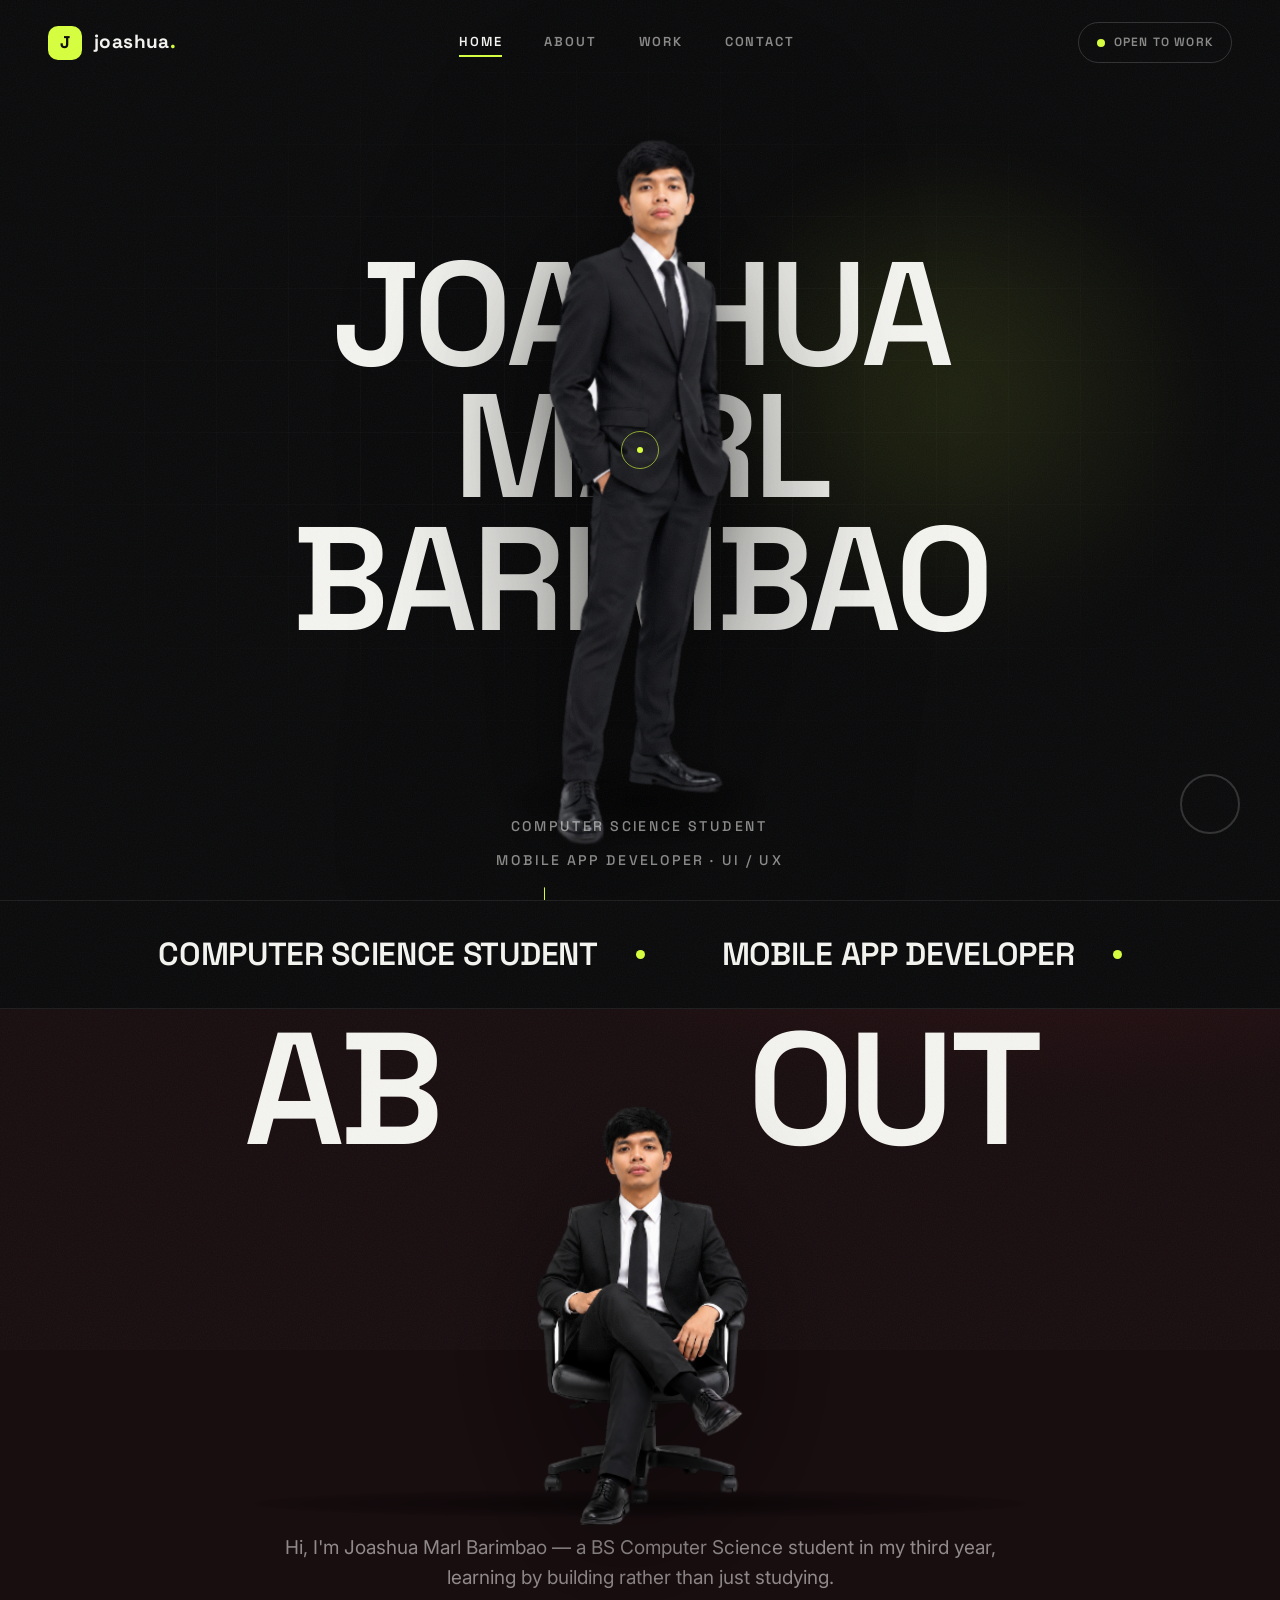
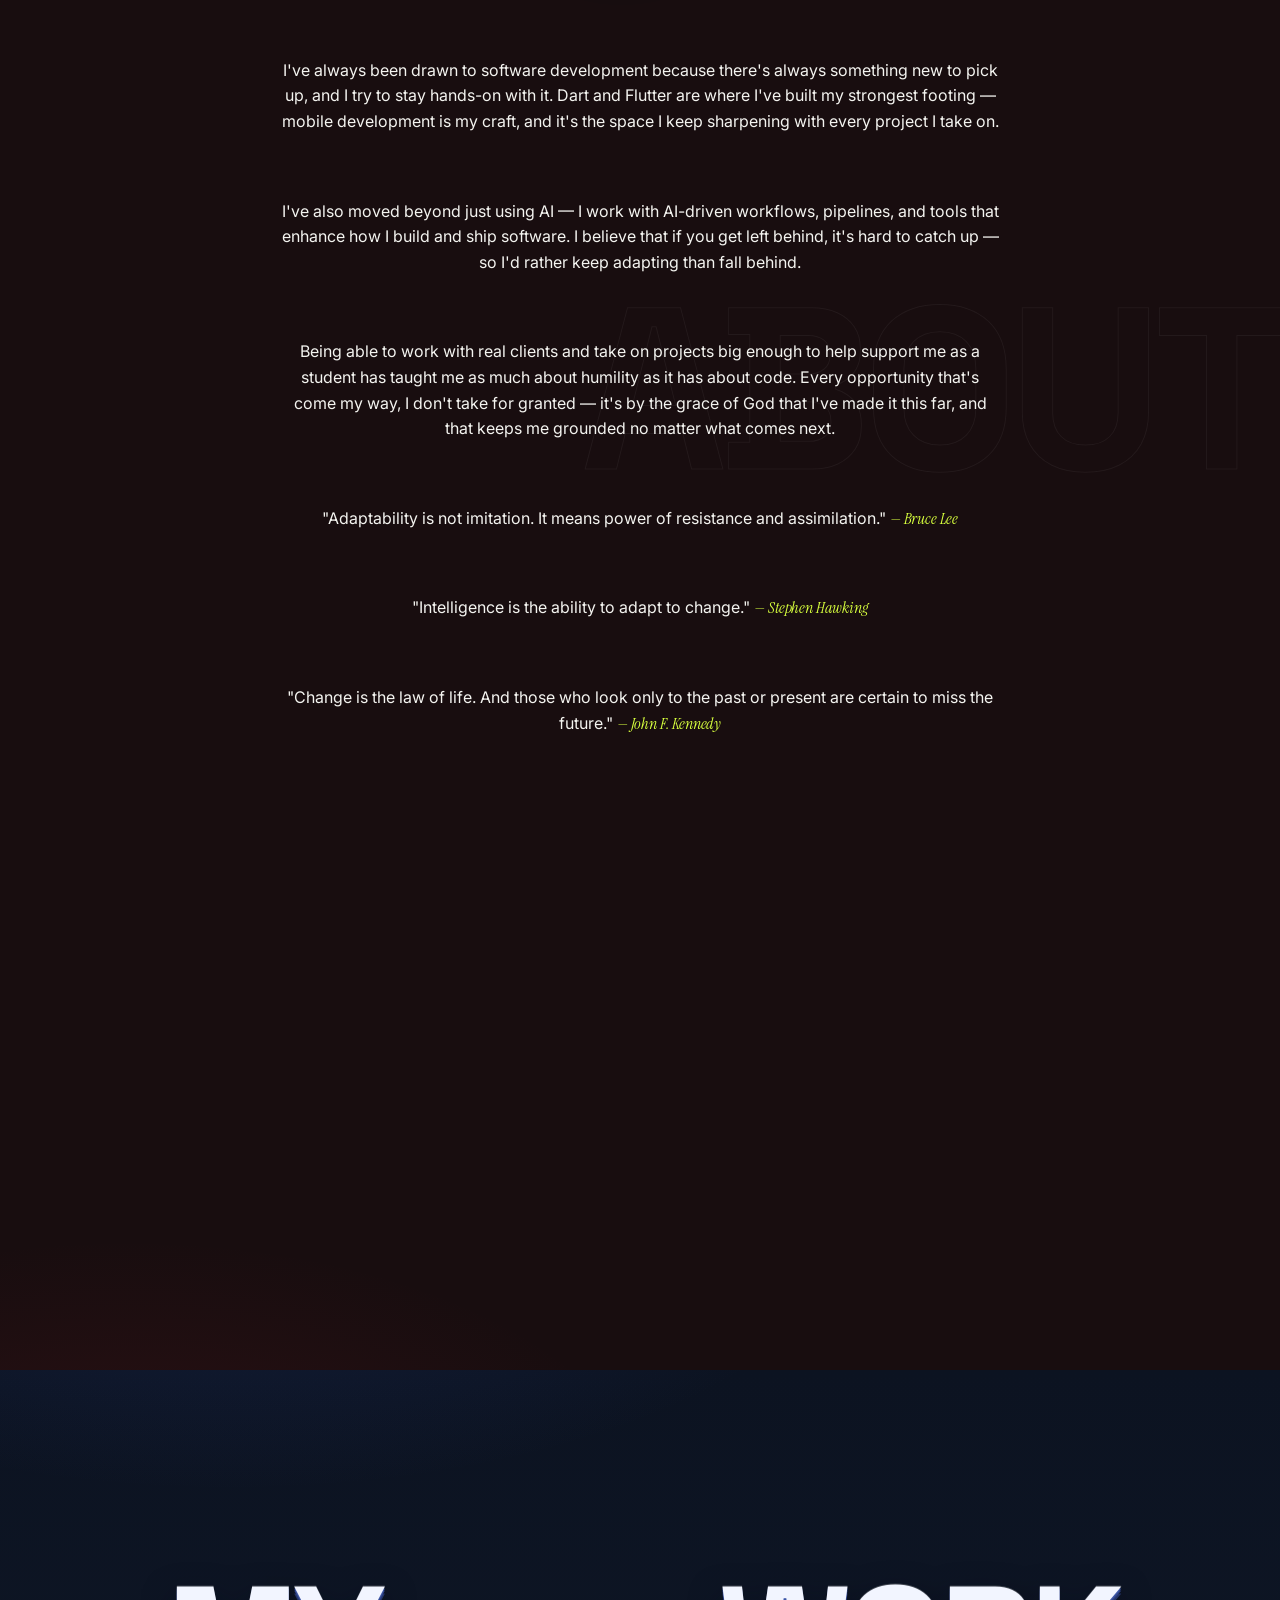
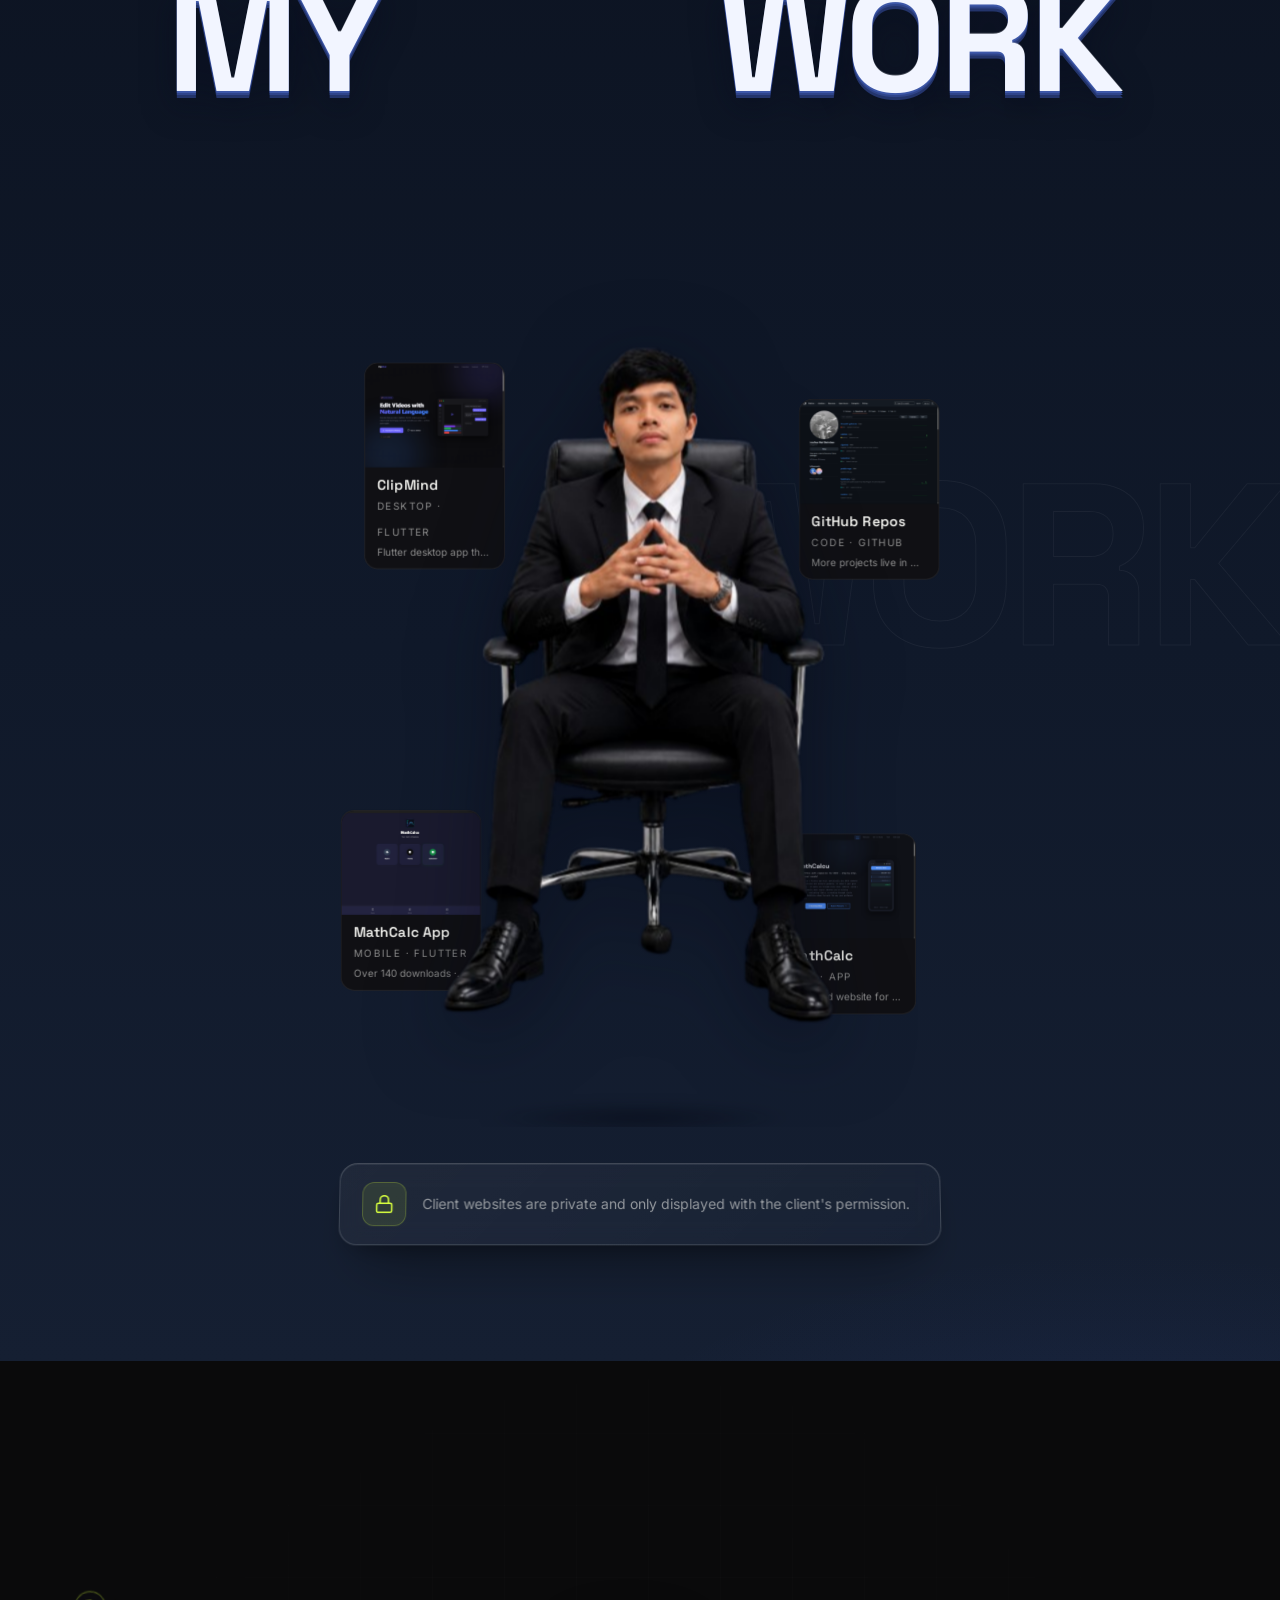
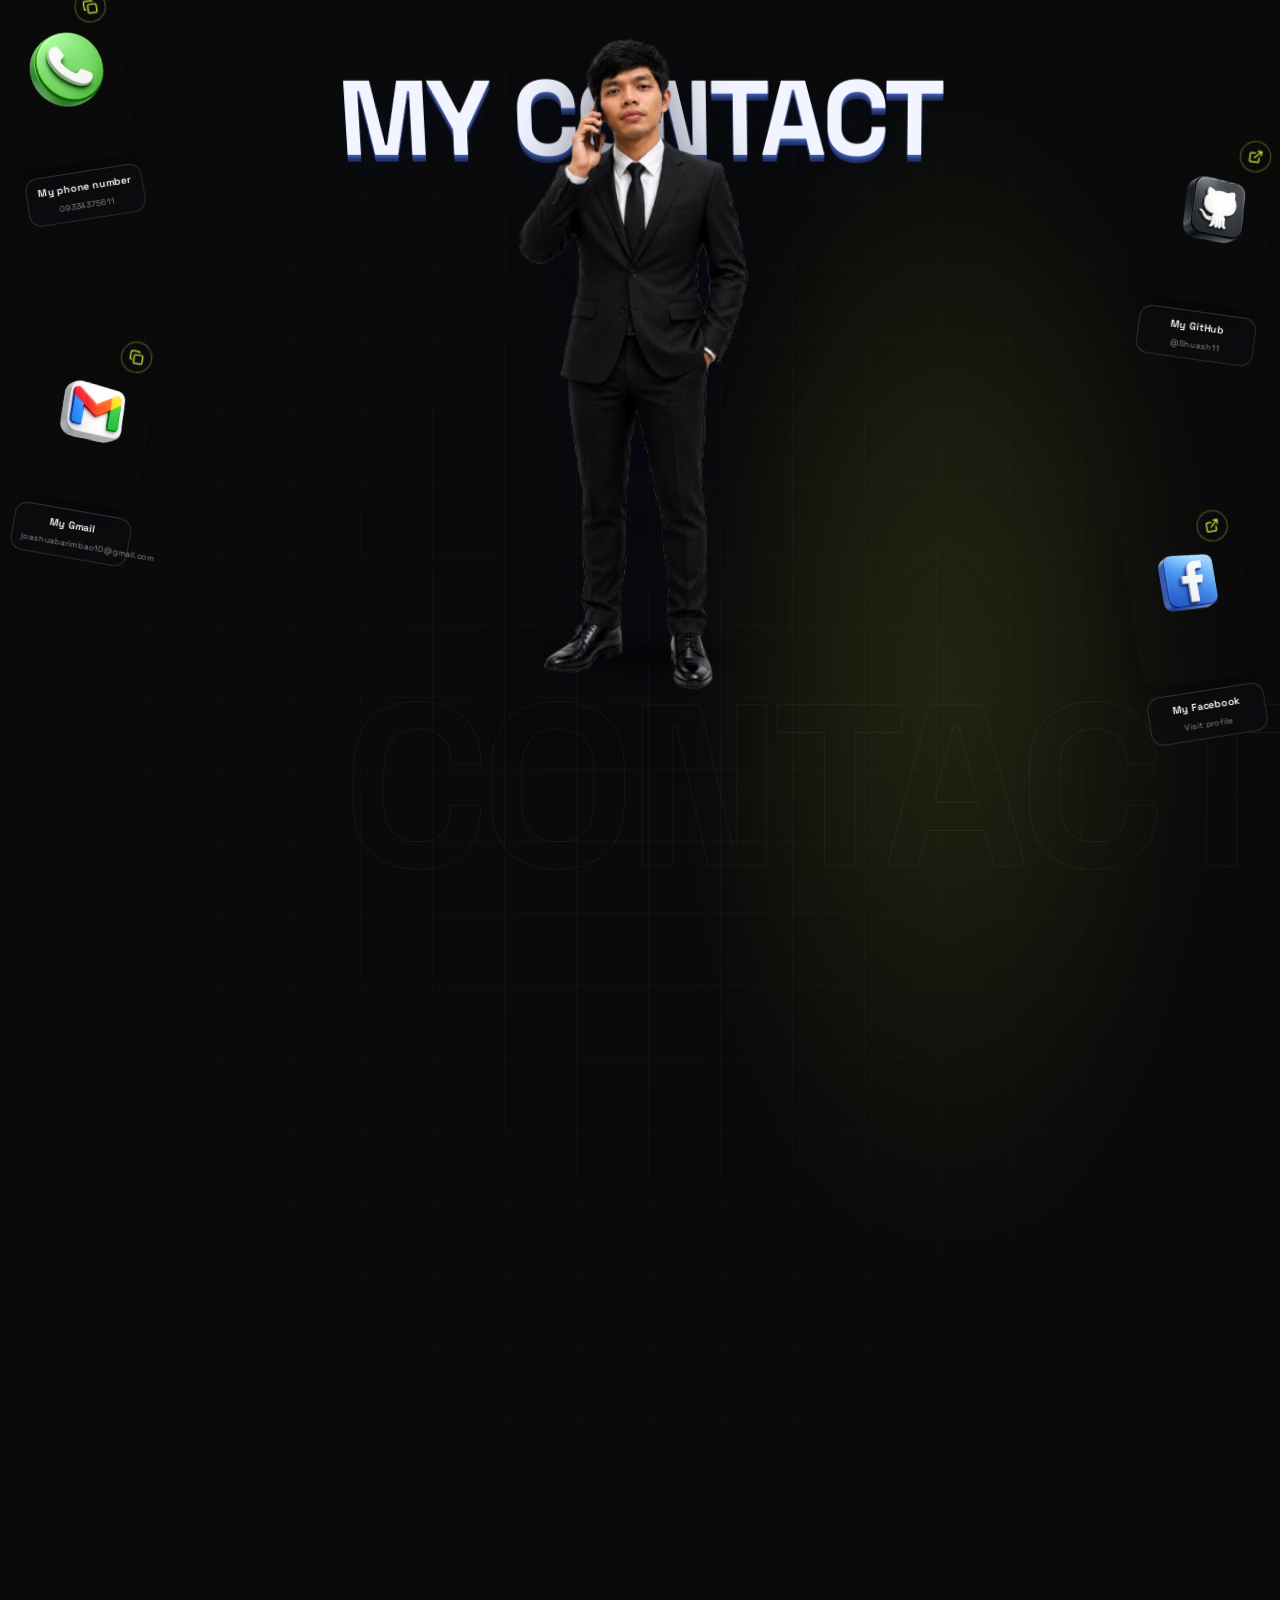
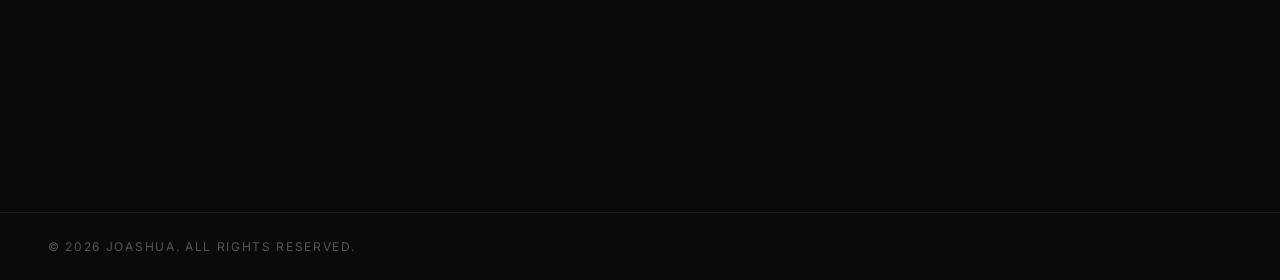
==== commit 30fe1703: "Mobile: restore responsive role bar and center hero copy" ====
--- a/index.html
+++ b/index.html
@@ -9,7 +9,7 @@
   <link rel="preconnect" href="https://fonts.googleapis.com">
   <link rel="preconnect" href="https://fonts.gstatic.com" crossorigin>
   <link href="https://fonts.googleapis.com/css2?family=Inter:wght@400;500;600&family=Instrument+Serif:ital@0;1&family=Space+Grotesk:wght@400;500;600;700&display=swap" rel="stylesheet">
-  <link rel="stylesheet" href="css/style.css?v=50">
+  <link rel="stylesheet" href="css/style.css?v=51">
 </head>
 <body data-page="home">
 
@@ -339,6 +339,6 @@
   </footer>
 
   <script src="https://cdn.jsdelivr.net/npm/lenis@1.1.14/dist/lenis.min.js"></script>
-  <script src="js/main.js?v=50"></script>
+  <script src="js/main.js?v=51"></script>
 </body>
 </html>
--- a/css/style.css
+++ b/css/style.css
@@ -1247,7 +1247,24 @@
 
 /* ---------- Responsive ---------- */
 @media (max-width: 900px) {
-  .hero + .marquee { display: none; }
+  .hero + .marquee { display: block; white-space: normal; }
+  .hero + .marquee .marquee__track { width: 100%; justify-content: stretch; }
+  .hero + .marquee .marquee__group {
+    display: grid;
+    grid-template-columns: repeat(2, minmax(0, 1fr));
+    width: 100%;
+  }
+  .hero + .marquee .marquee__item {
+    min-width: 0;
+    justify-content: center;
+    gap: 8px;
+    padding: 0 10px;
+    font-size: clamp(11px, 3.4vw, 15px);
+    line-height: 1.25;
+    text-align: center;
+    white-space: normal;
+  }
+  .hero + .marquee .marquee__dot { width: 6px; height: 6px; }
   .nav { display: none; }
   .header { padding: 14px 0; }
   .nav-toggle {
@@ -1272,7 +1289,15 @@
   .nav-toggle.is-open span:nth-child(2) { transform: translateY(-4px) rotate(-45deg); }
   .header__status { display: none; }
   .hero__title { font-size: clamp(64px, 19.5vw, 120px); }
-  .hero__row { width: calc(100vw - 32px); bottom: clamp(-118px, -13svh, -88px); gap: 12px; }
+  .hero__row {
+    left: 50%;
+    right: auto;
+    width: calc(100vw - 32px);
+    margin-inline: 0;
+    bottom: clamp(-118px, -13svh, -88px);
+    translate: -50% 0;
+    gap: 12px;
+  }
   .hero__meta { width: 100%; gap: 7px; font-size: 11px; line-height: 1.45; letter-spacing: 0.1em; }
   .hero__meta span { display: block; white-space: normal; text-wrap: balance; }
   .hero__scroll { font-size: 10px; letter-spacing: 0.16em; }
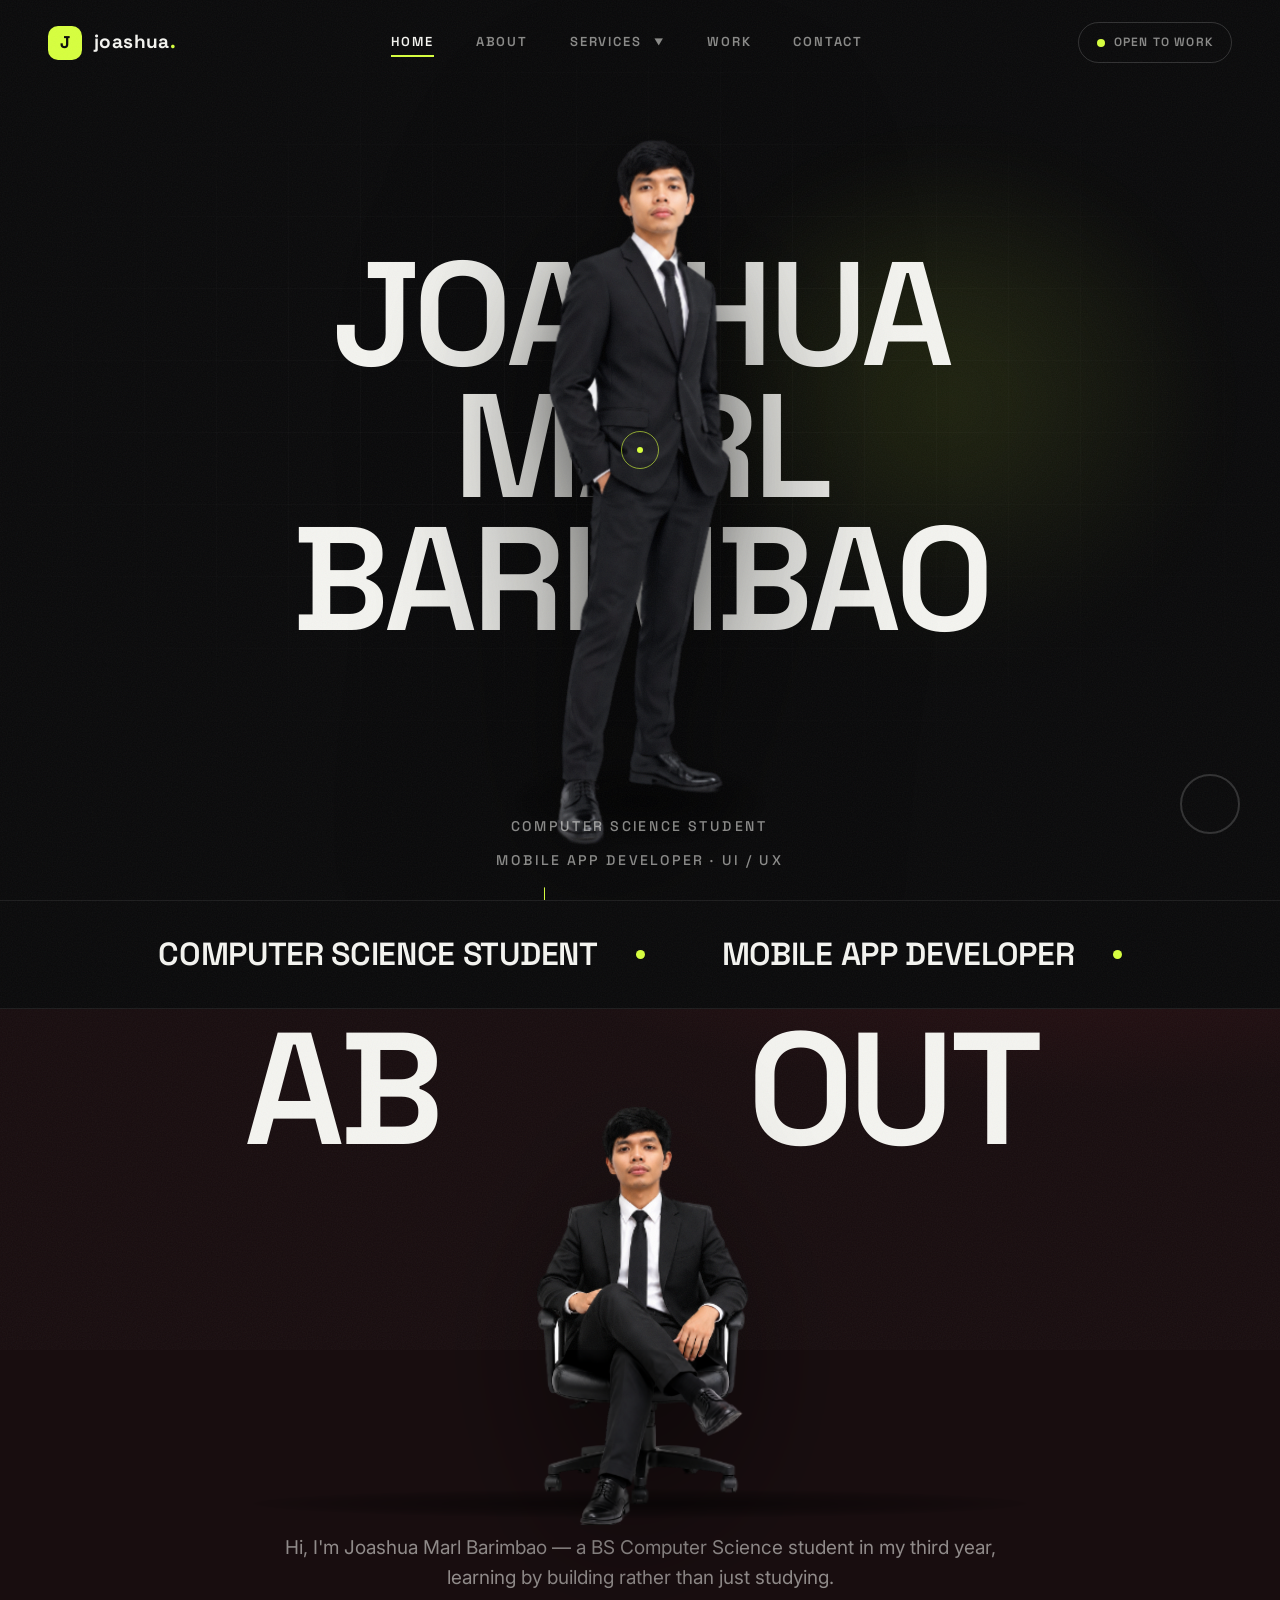
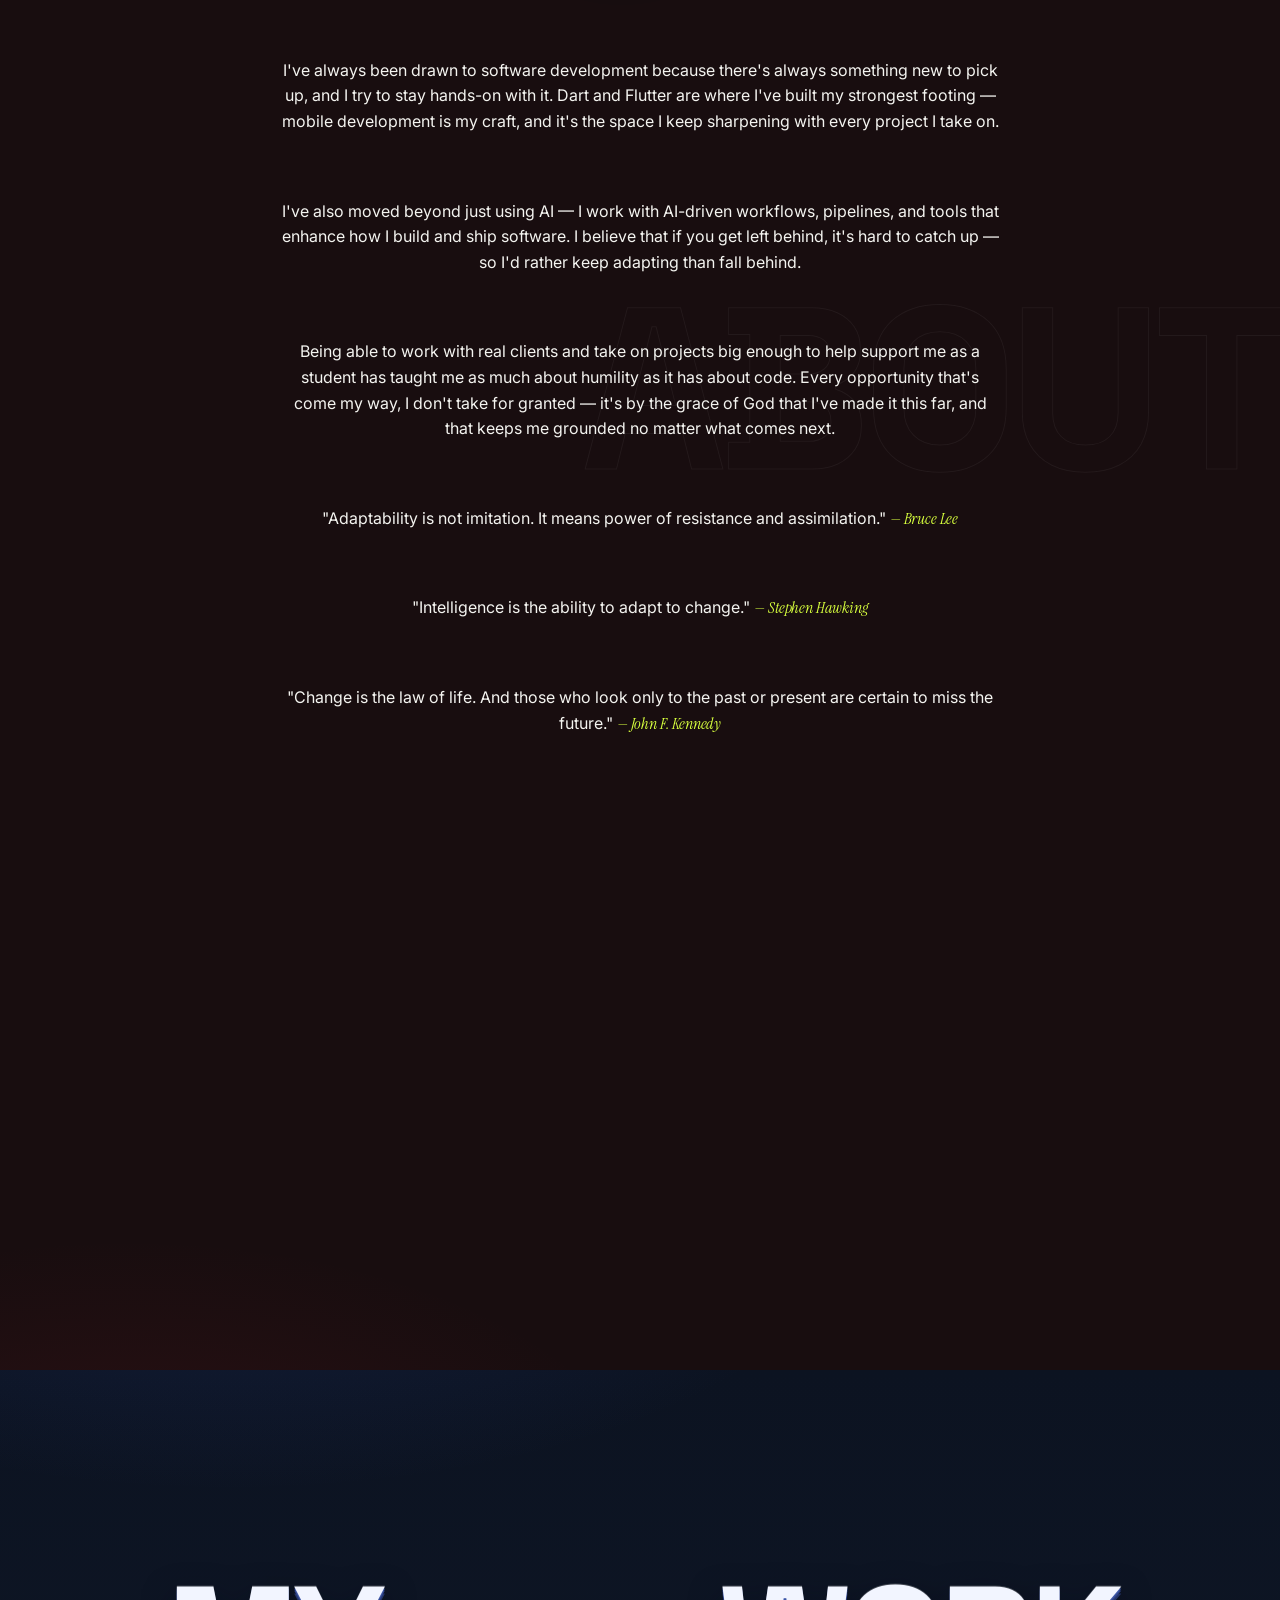
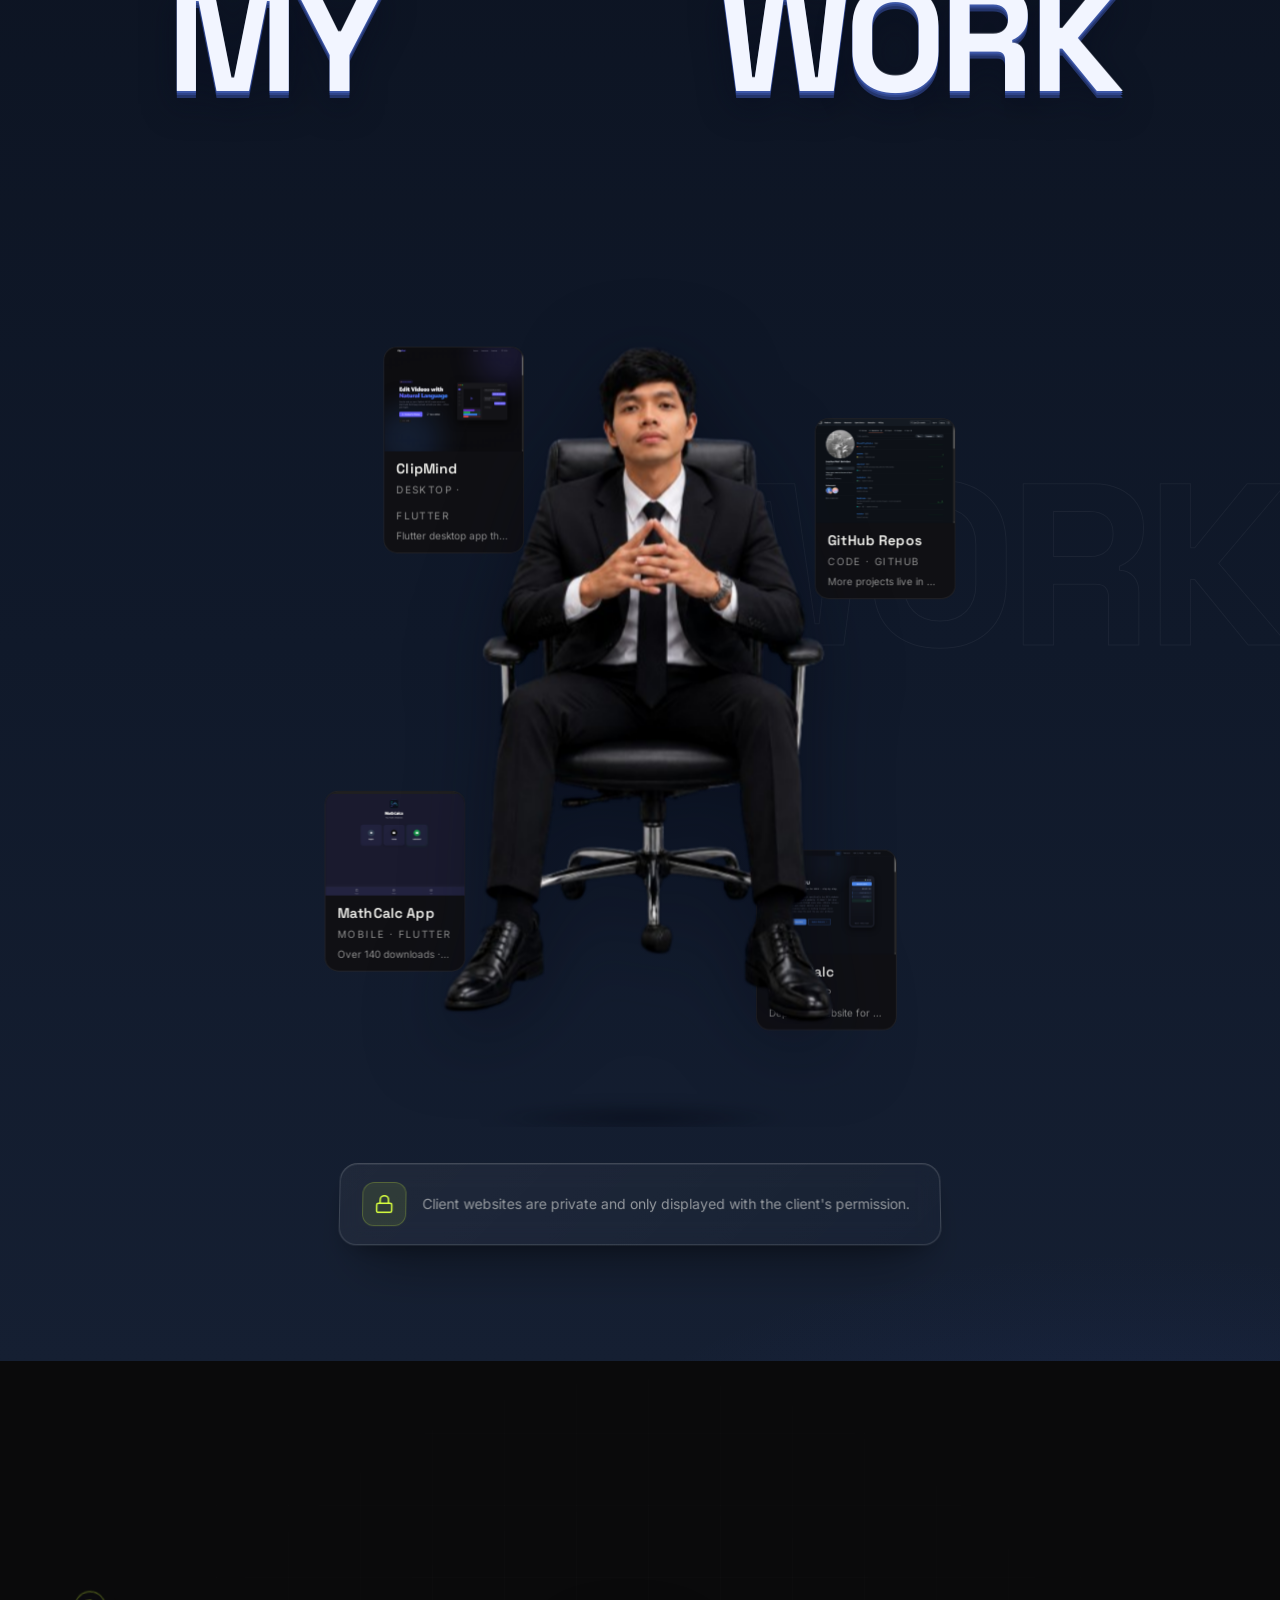
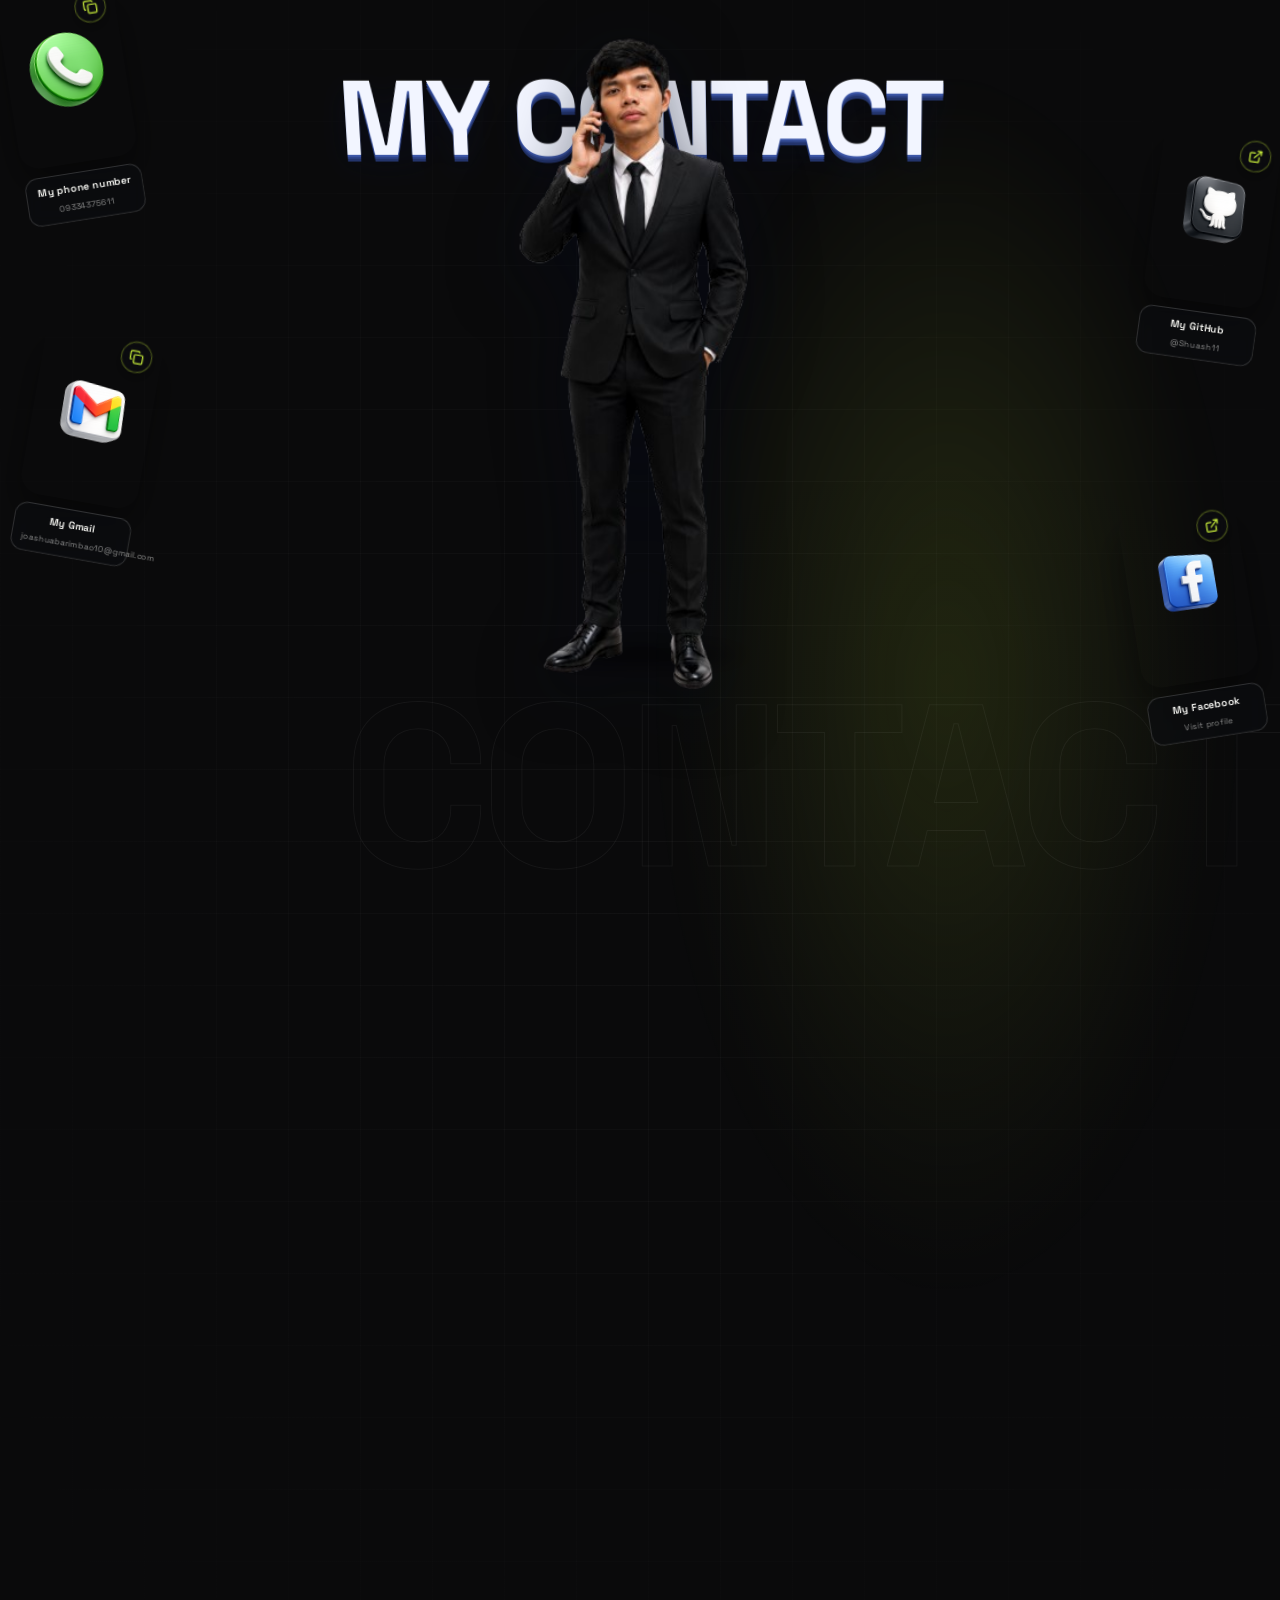
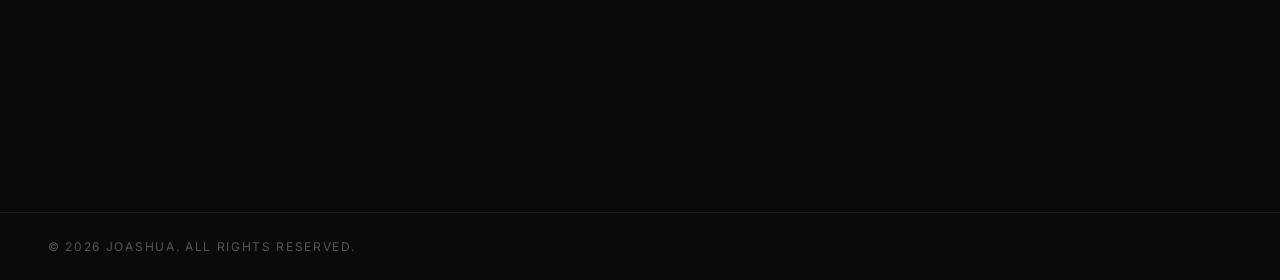
==== commit 06f6daad: "Add navbar dropdown using JavaScript" ====
--- a/index.html
+++ b/index.html
@@ -33,6 +33,14 @@
         <ul class="nav__list">
           <li><a href="#home" class="nav__link is-active">Home</a></li>
           <li><a href="#about" class="nav__link">About</a></li>
+          <li class="dropdown">
+            <button id="dropdownBtn" class="nav__link dropdown__trigger" type="button" aria-haspopup="true" aria-expanded="false">Services <span class="dropdown__arrow" aria-hidden="true">&#9660;</span></button>
+            <ul id="dropdownMenu" class="dropdown-menu">
+              <li><a href="#work">Web Development</a></li>
+              <li><a href="#work">Mobile Development</a></li>
+              <li><a href="#work">Graphic Design</a></li>
+            </ul>
+          </li>
           <li><a href="#work" class="nav__link">Work</a></li>
           <li><a href="#contact" class="nav__link">Contact</a></li>
         </ul>
@@ -48,6 +56,12 @@
   <div class="mobile-menu" aria-hidden="true">
     <a href="#home" class="mobile-menu__link">Home</a>
     <a href="#about" class="mobile-menu__link">About</a>
+    <button id="mDropdownBtn" class="mobile-menu__link dropdown__trigger" type="button" aria-haspopup="true" aria-expanded="false">Services <span class="dropdown__arrow" aria-hidden="true">&#9660;</span></button>
+    <ul id="mDropdownMenu" class="mobile-dropdown-menu">
+      <li><a href="#work">Web Development</a></li>
+      <li><a href="#work">Mobile Development</a></li>
+      <li><a href="#work">Graphic Design</a></li>
+    </ul>
     <a href="#work" class="mobile-menu__link">Work</a>
     <a href="#contact" class="mobile-menu__link">Contact</a>
     <div class="mobile-menu__meta">Available for new projects</div>
@@ -339,6 +353,6 @@
   </footer>
 
   <script src="https://cdn.jsdelivr.net/npm/lenis@1.1.14/dist/lenis.min.js"></script>
-  <script src="js/main.js?v=51"></script>
+  <script src="js/main.js?v=52"></script>
 </body>
 </html>
--- a/css/style.css
+++ b/css/style.css
@@ -572,6 +572,45 @@
 .nav__link:hover, .nav__link.is-active { color: var(--text); }
 .nav__link:hover::after, .nav__link.is-active::after { transform: scaleX(1); transform-origin: left; }
 
+/* Dropdown menu */
+.dropdown { position: relative; }
+.dropdown__arrow {
+  display: inline-block;
+  margin-left: 8px;
+  font-size: 0.7em;
+  vertical-align: 0.15em;
+  transition: transform 0.35s var(--ease);
+}
+.dropdown__trigger.open .dropdown__arrow { transform: rotate(180deg); }
+.dropdown-menu {
+  display: none;
+  position: absolute;
+  top: 100%;
+  left: 0;
+  min-width: 240px;
+  margin-top: 10px;
+  padding: 8px;
+  background: var(--surface);
+  border: 1px solid var(--line-strong);
+  border-radius: var(--r-md);
+  box-shadow: 0 24px 48px rgba(0, 0, 0, 0.5);
+  z-index: 130;
+}
+.dropdown-menu.show { display: block; }
+.dropdown-menu li a {
+  display: block;
+  padding: 11px 14px;
+  font-family: var(--sans);
+  font-size: 12px;
+  font-weight: 600;
+  letter-spacing: 0.12em;
+  text-transform: uppercase;
+  color: var(--muted);
+  border-radius: var(--r-sm);
+  transition: color 0.25s ease, background-color 0.25s ease;
+}
+.dropdown-menu li a:hover { color: var(--accent-ink); background-color: var(--accent); }
+
 .header__status {
   display: inline-flex;
   align-items: center;
@@ -632,6 +671,28 @@
 .mobile-menu__link:nth-child(4) { transition-delay: 0.24s; }
 .mobile-menu__link:hover { color: var(--accent); }
 .mobile-menu__meta { margin-top: 48px; color: var(--muted); font-size: 14px; letter-spacing: 0.08em; text-transform: uppercase; }
+
+/* Mobile dropdown menu */
+.mobile-dropdown-menu {
+  display: none;
+  position: static;
+  padding: 2px 0 6px;
+}
+.mobile-dropdown-menu.show { display: block; }
+.mobile-dropdown-menu li a {
+  display: block;
+  padding: 8px 0 8px 16px;
+  font-family: var(--sans);
+  font-size: clamp(18px, 4.5vw, 26px);
+  font-weight: 600;
+  text-transform: uppercase;
+  letter-spacing: 0.02em;
+  color: var(--muted);
+  transition: color 0.3s ease;
+}
+.mobile-dropdown-menu li a:hover { color: var(--accent); }
+.mobile-menu__link:nth-child(5) { transition-delay: 0.32s; }
+.mobile-menu__link:nth-child(6) { transition-delay: 0.4s; }
 
 /* ---------- Hero ---------- */
 .hero { position: relative; min-height: 100svh; display: flex; align-items: flex-end; overflow: hidden; padding-top: 120px; }
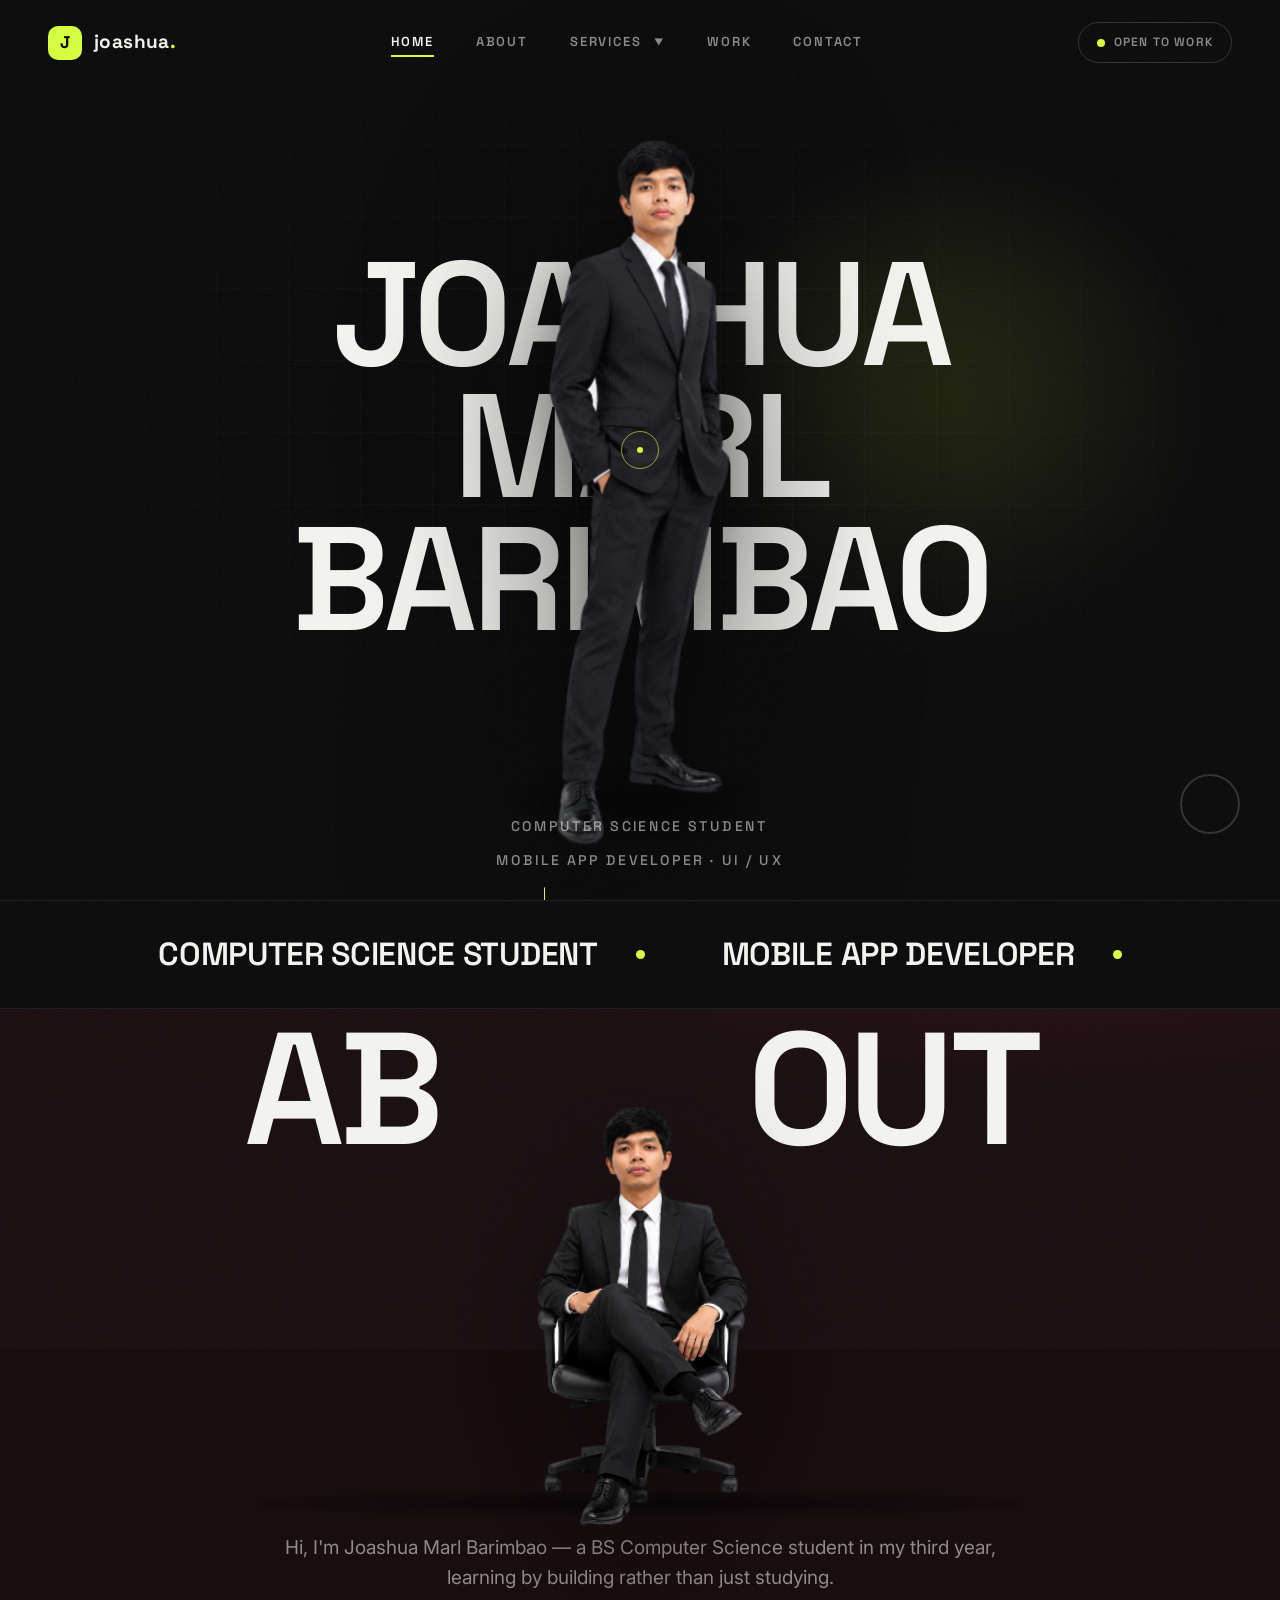
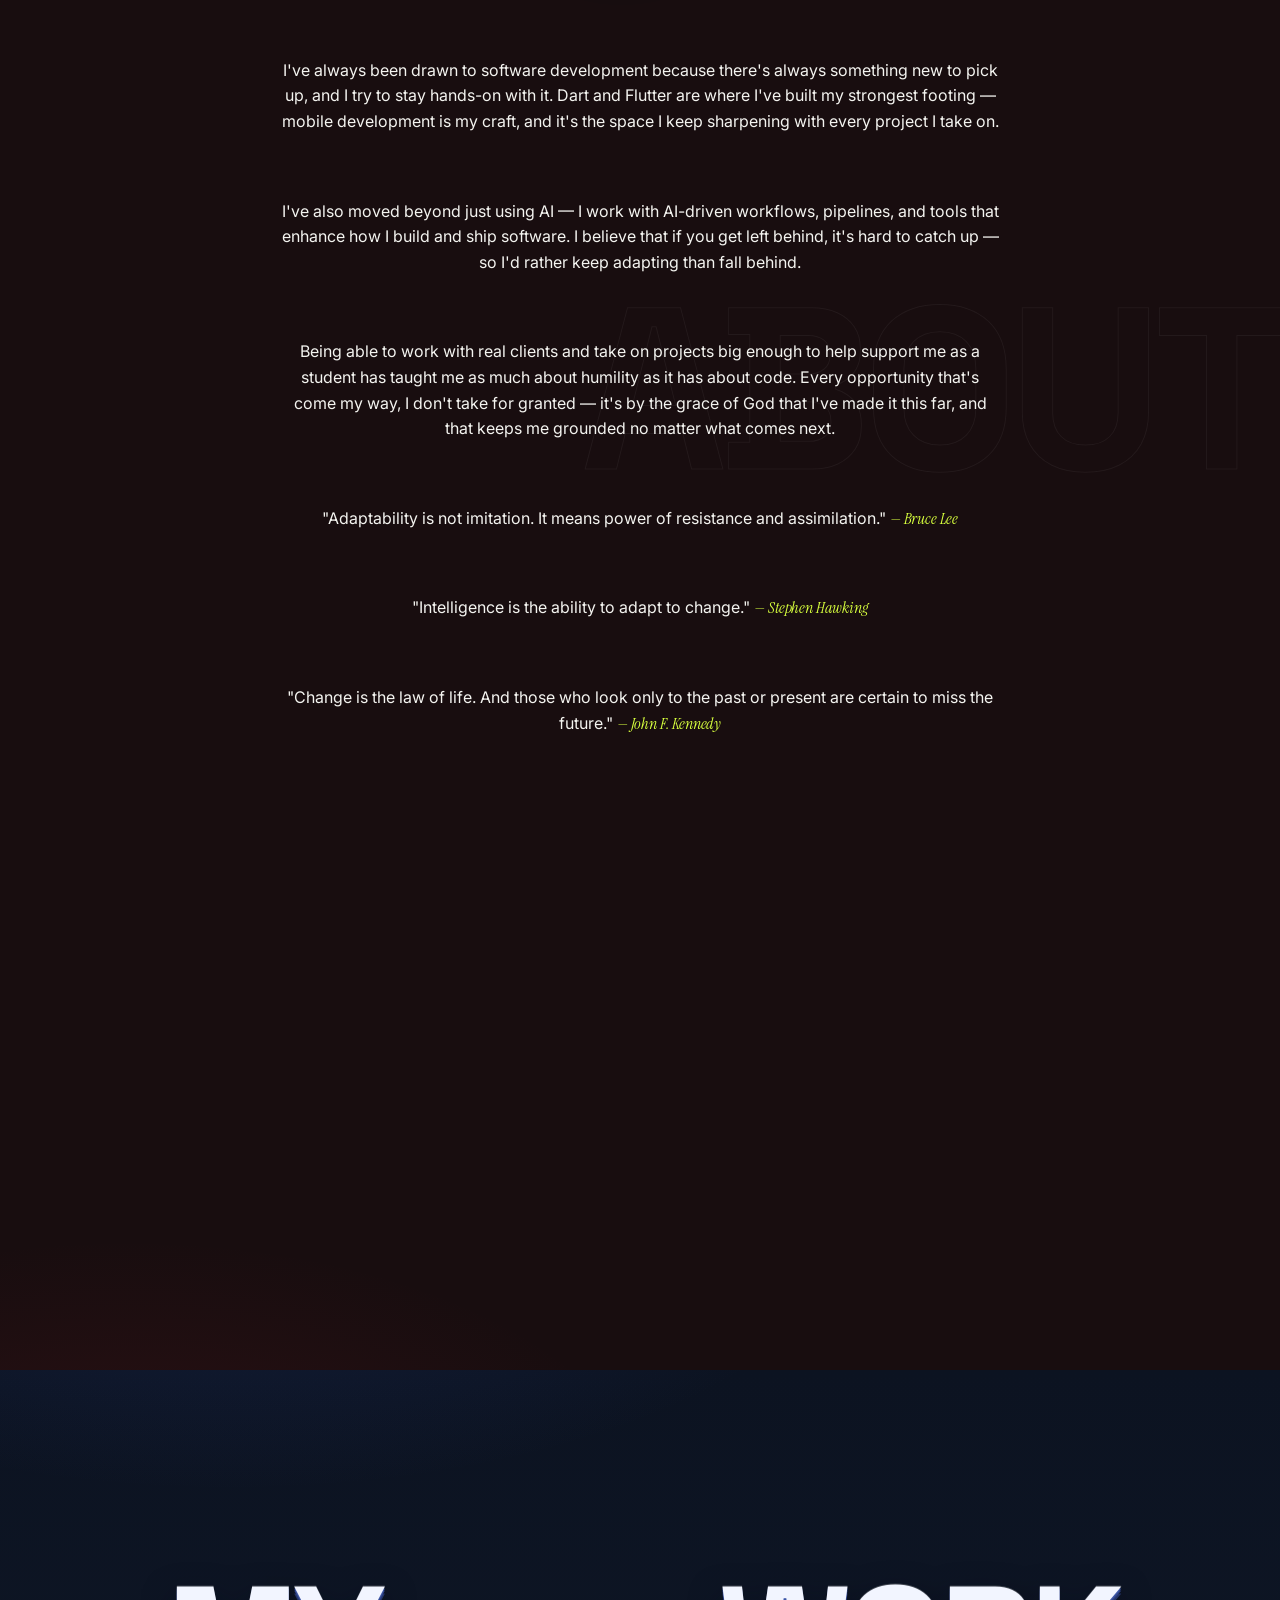
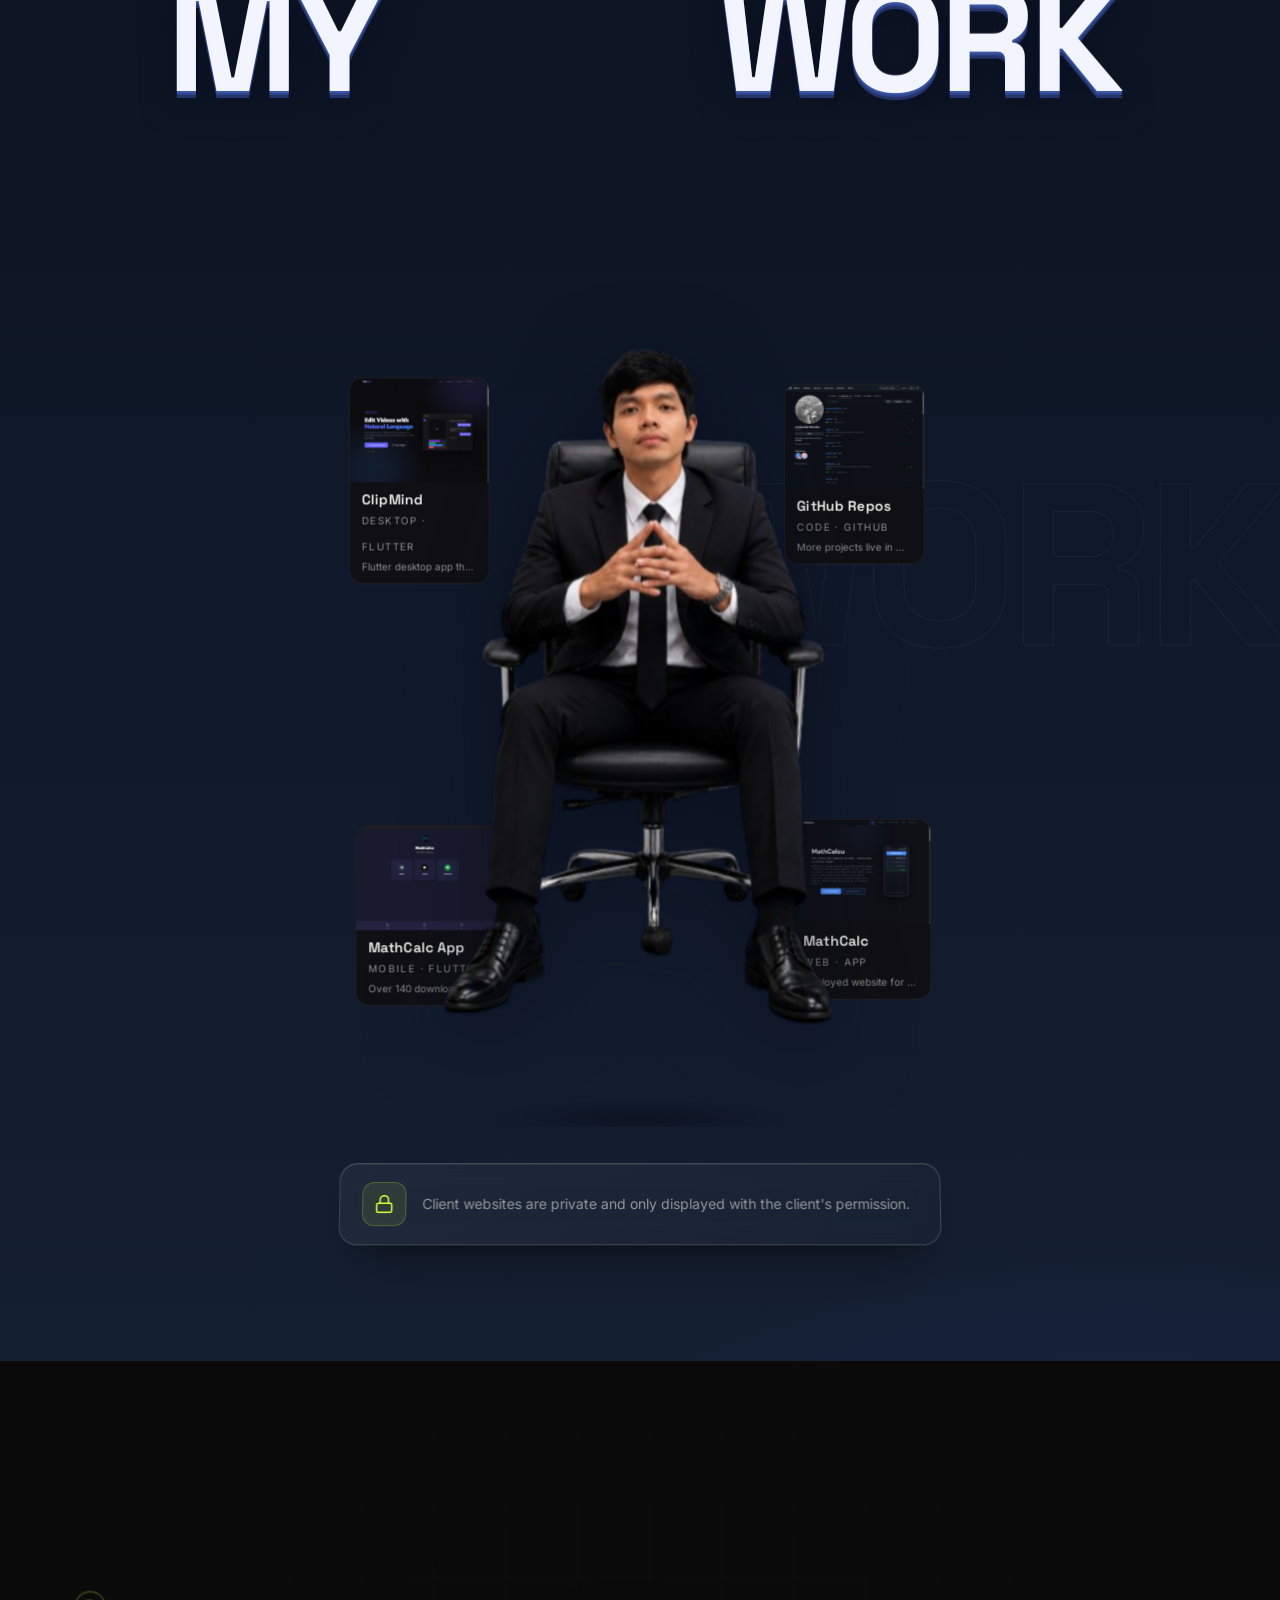
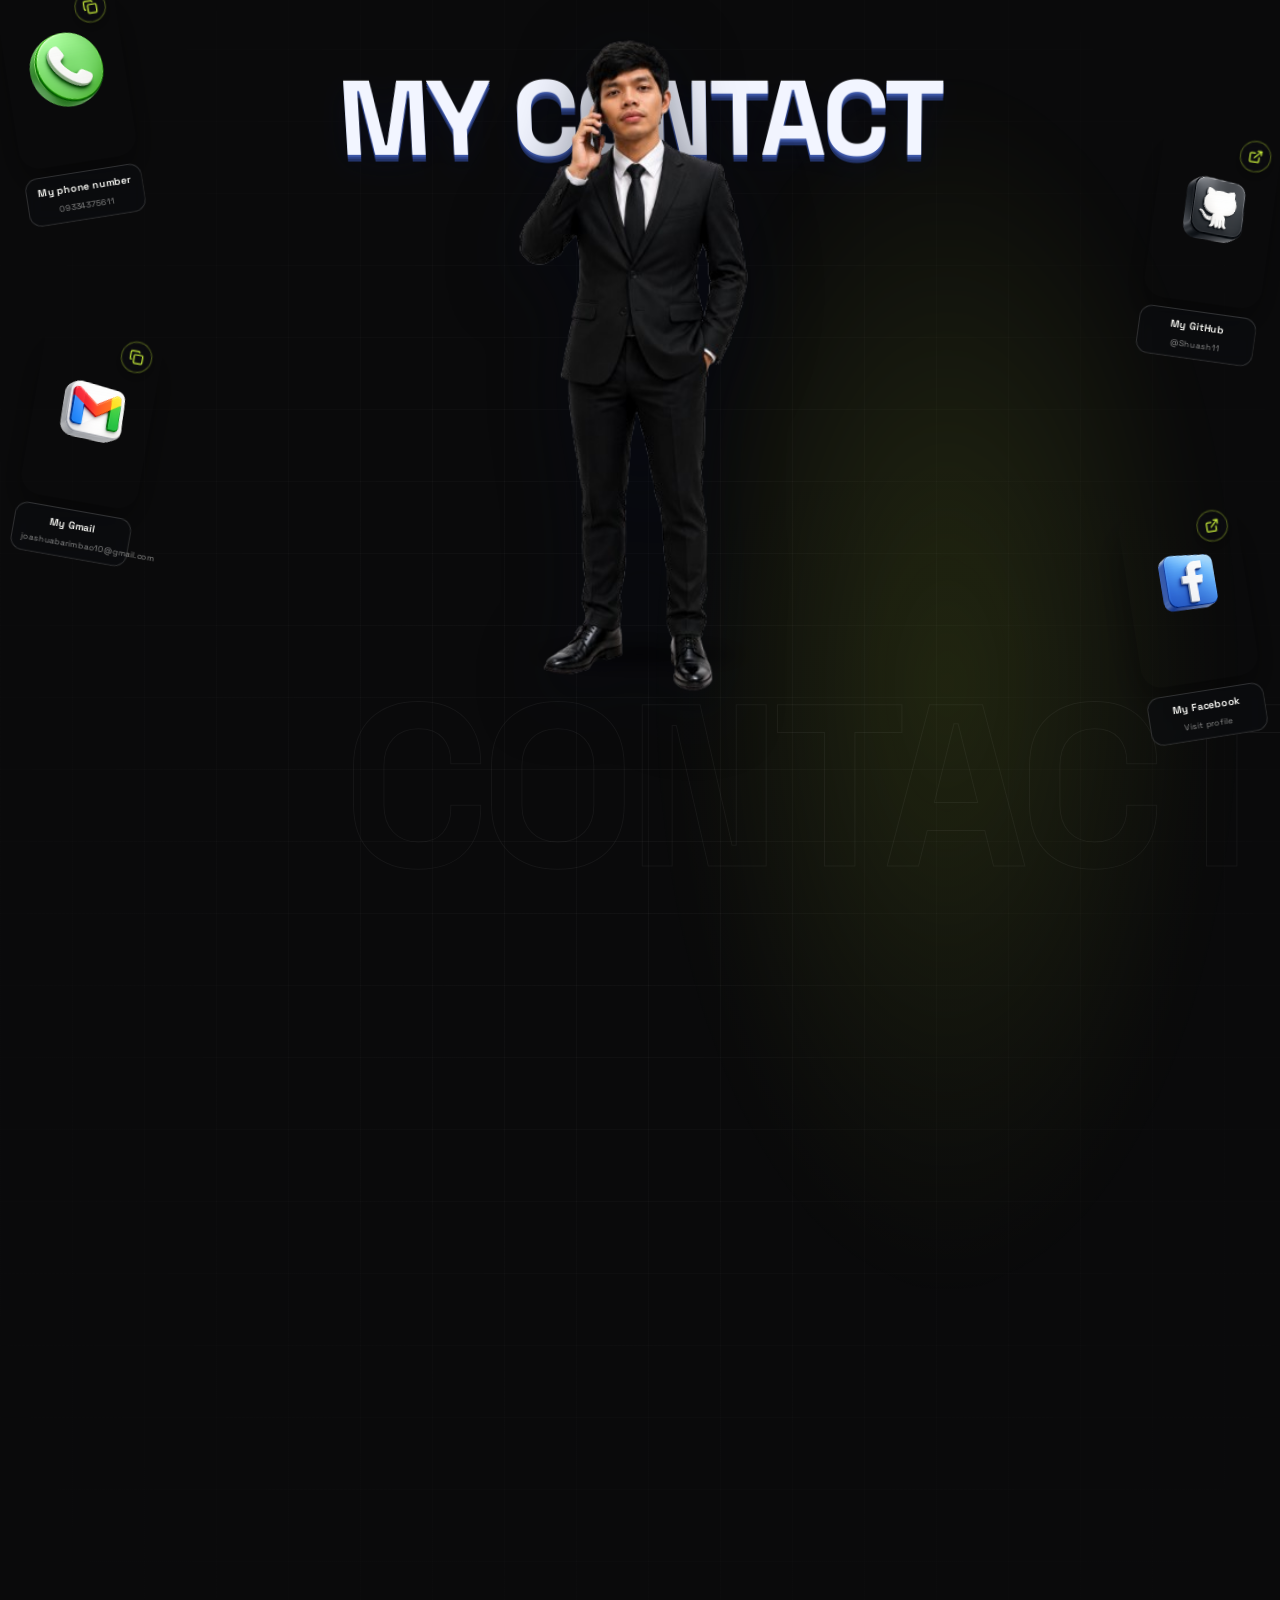
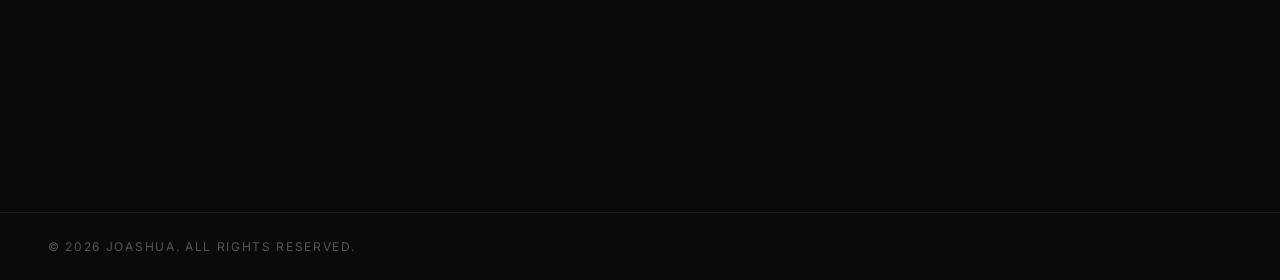
==== commit 9156b000: "Add navbar dropdown using JavaScript with real project links" ====
--- a/index.html
+++ b/index.html
@@ -36,9 +36,9 @@
           <li class="dropdown">
             <button id="dropdownBtn" class="nav__link dropdown__trigger" type="button" aria-haspopup="true" aria-expanded="false">Services <span class="dropdown__arrow" aria-hidden="true">&#9660;</span></button>
             <ul id="dropdownMenu" class="dropdown-menu">
-              <li><a href="#work">Web Development</a></li>
-              <li><a href="#work">Mobile Development</a></li>
-              <li><a href="#work">Graphic Design</a></li>
+              <li><a href="https://github.com/Shuash11/mathcalcu-website" target="_blank" rel="noopener">Web Development &mdash; MathCalcu Site</a></li>
+              <li><a href="https://github.com/Shuash11/MathCalcu" target="_blank" rel="noopener">Mobile Development &mdash; MathCalcu App</a></li>
+              <li><a href="https://github.com/Shuash11/clipmind" target="_blank" rel="noopener">Desktop Development &mdash; ClipMind</a></li>
             </ul>
           </li>
           <li><a href="#work" class="nav__link">Work</a></li>
@@ -58,9 +58,9 @@
     <a href="#about" class="mobile-menu__link">About</a>
     <button id="mDropdownBtn" class="mobile-menu__link dropdown__trigger" type="button" aria-haspopup="true" aria-expanded="false">Services <span class="dropdown__arrow" aria-hidden="true">&#9660;</span></button>
     <ul id="mDropdownMenu" class="mobile-dropdown-menu">
-      <li><a href="#work">Web Development</a></li>
-      <li><a href="#work">Mobile Development</a></li>
-      <li><a href="#work">Graphic Design</a></li>
+      <li><a href="https://github.com/Shuash11/mathcalcu-website" target="_blank" rel="noopener">Web Development &mdash; MathCalcu Site</a></li>
+      <li><a href="https://github.com/Shuash11/MathCalcu" target="_blank" rel="noopener">Mobile Development &mdash; MathCalcu App</a></li>
+      <li><a href="https://github.com/Shuash11/clipmind" target="_blank" rel="noopener">Desktop Development &mdash; ClipMind</a></li>
     </ul>
     <a href="#work" class="mobile-menu__link">Work</a>
     <a href="#contact" class="mobile-menu__link">Contact</a>
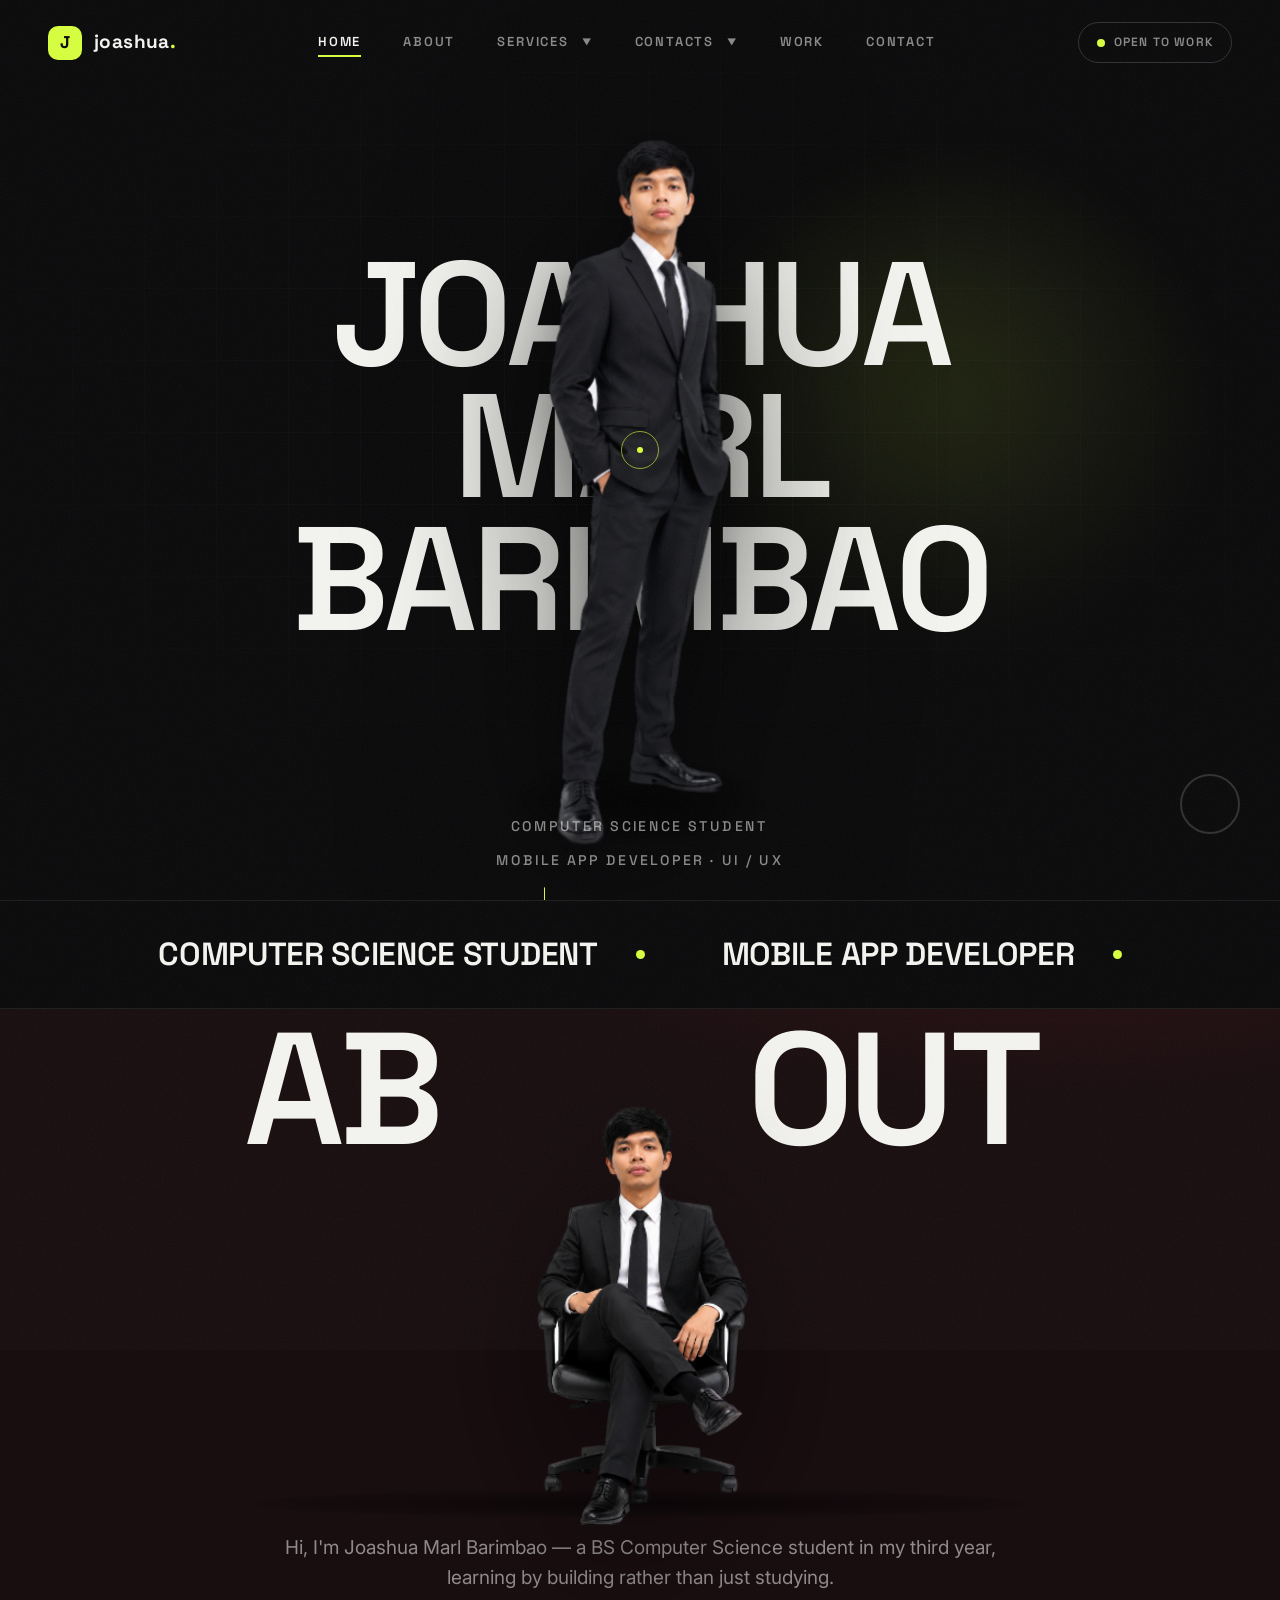
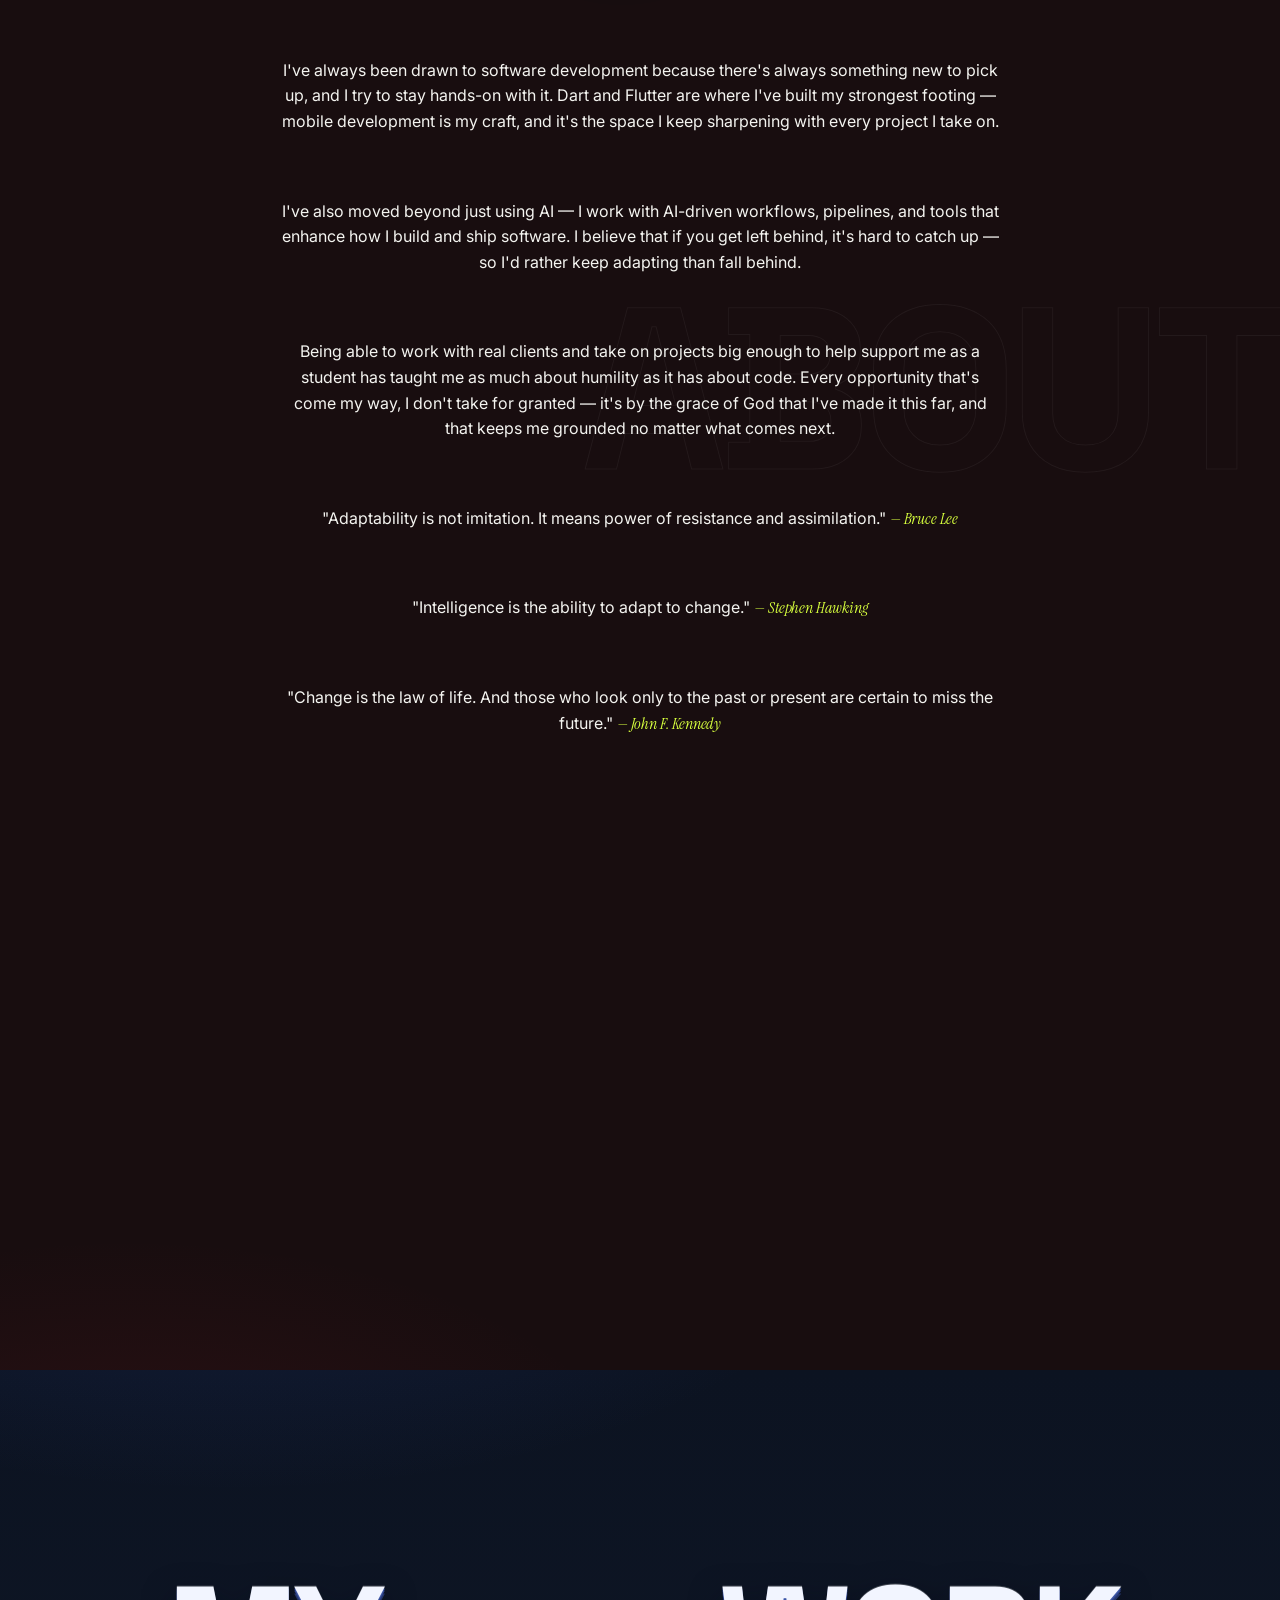
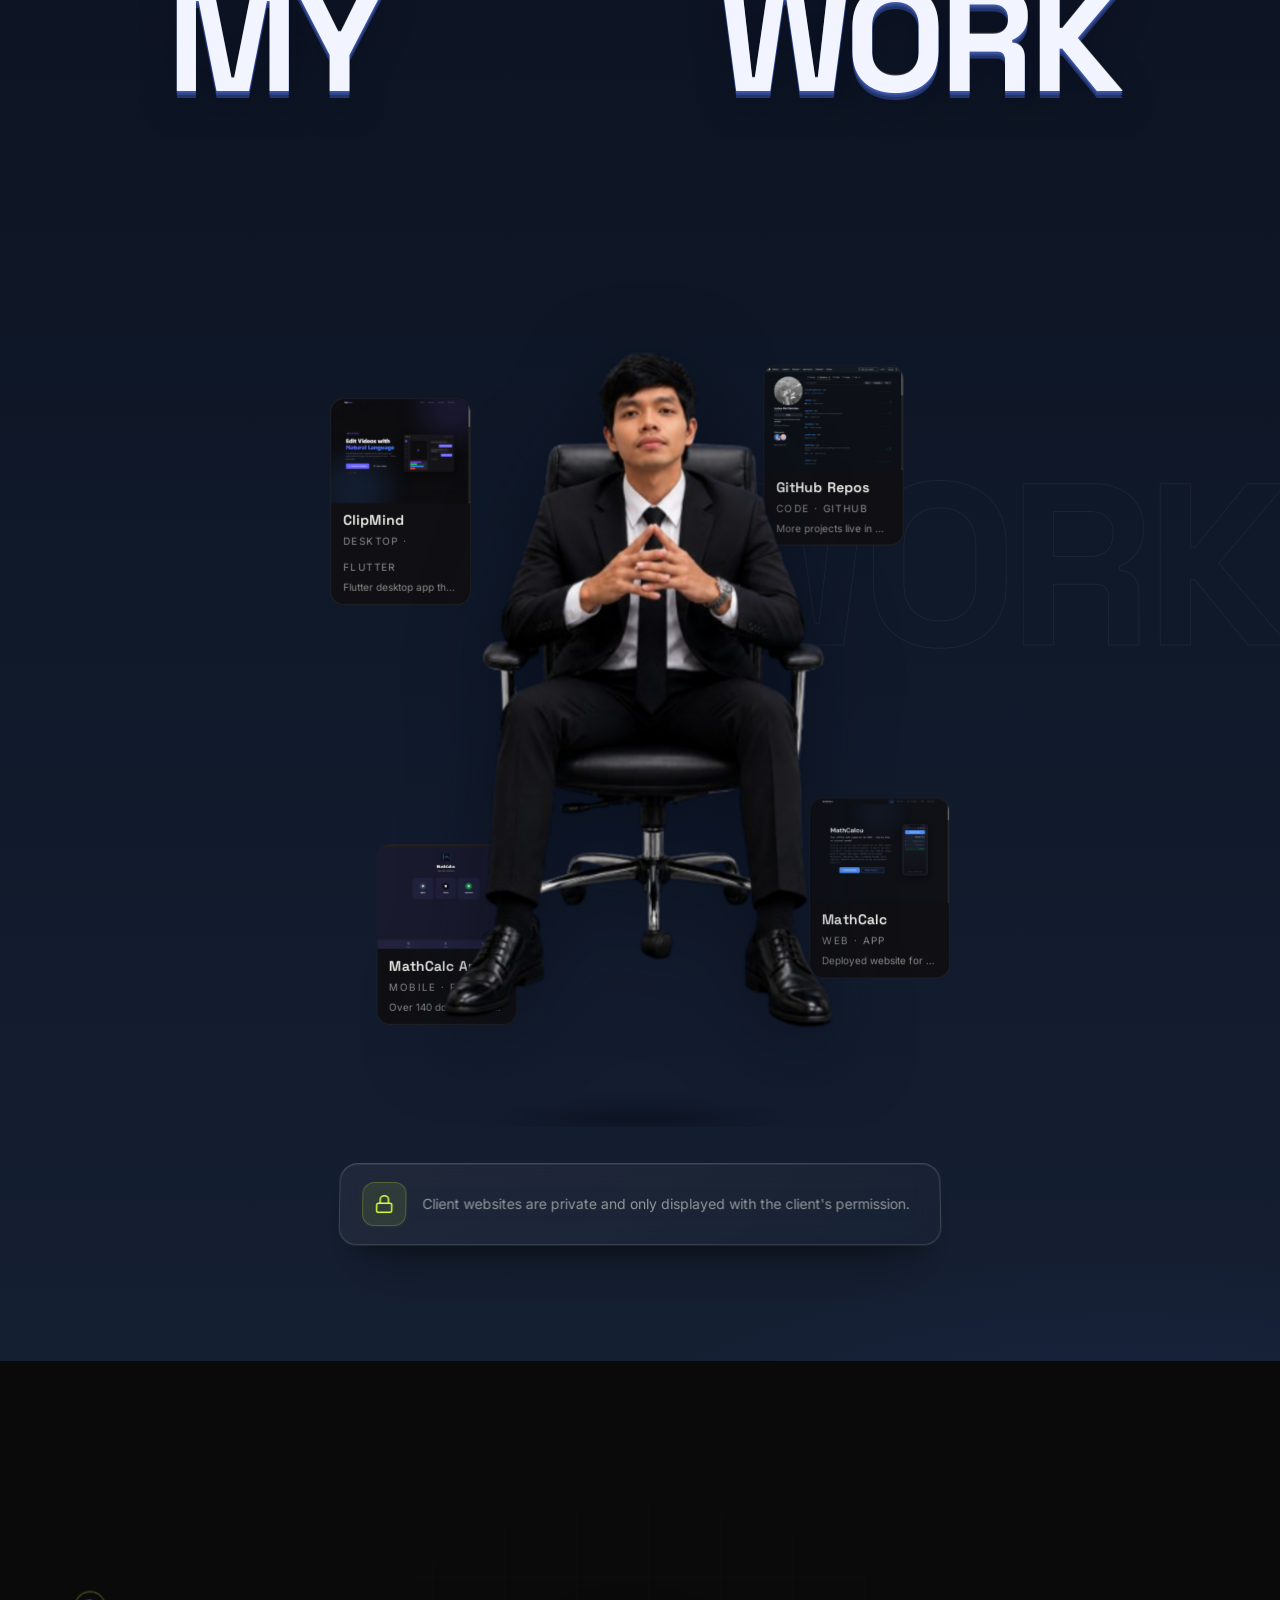
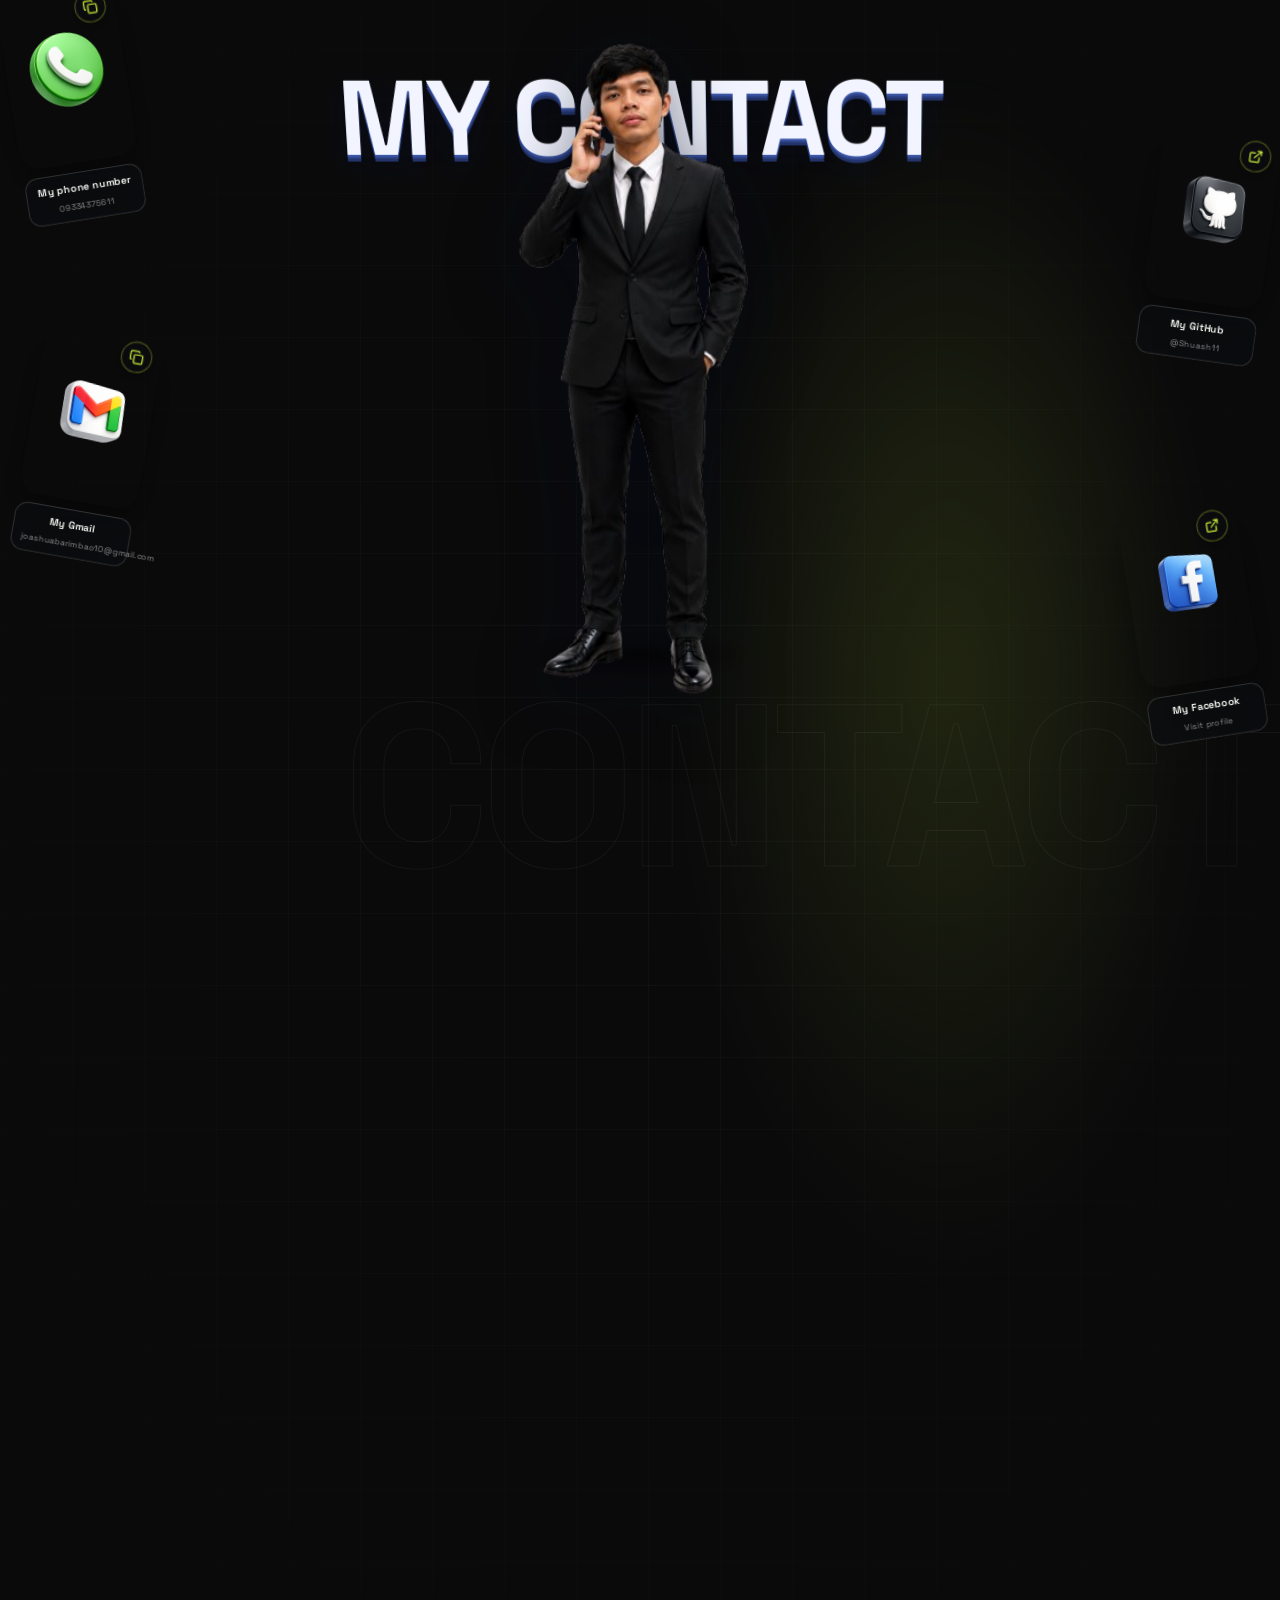
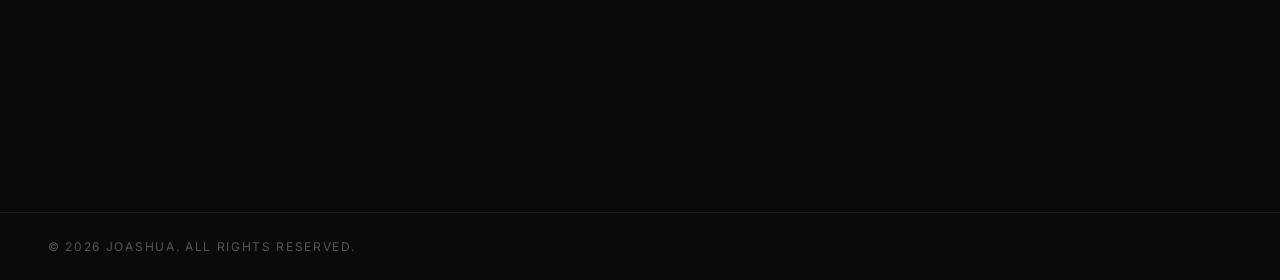
==== commit 8fe22a03: "Add contacts dropdown and clean dropdown labels" ====
--- a/index.html
+++ b/index.html
@@ -36,9 +36,17 @@
           <li class="dropdown">
             <button id="dropdownBtn" class="nav__link dropdown__trigger" type="button" aria-haspopup="true" aria-expanded="false">Services <span class="dropdown__arrow" aria-hidden="true">&#9660;</span></button>
             <ul id="dropdownMenu" class="dropdown-menu">
-              <li><a href="https://github.com/Shuash11/mathcalcu-website" target="_blank" rel="noopener">Web Development &mdash; MathCalcu Site</a></li>
-              <li><a href="https://github.com/Shuash11/MathCalcu" target="_blank" rel="noopener">Mobile Development &mdash; MathCalcu App</a></li>
-              <li><a href="https://github.com/Shuash11/clipmind" target="_blank" rel="noopener">Desktop Development &mdash; ClipMind</a></li>
+              <li><a href="https://github.com/Shuash11/mathcalcu-website" target="_blank" rel="noopener">Web Development - MathCalcu Site</a></li>
+              <li><a href="https://github.com/Shuash11/MathCalcu" target="_blank" rel="noopener">Mobile Development - MathCalcu App</a></li>
+              <li><a href="https://github.com/Shuash11/clipmind" target="_blank" rel="noopener">Desktop Development - ClipMind</a></li>
+            </ul>
+          </li>
+          <li class="dropdown">
+            <button class="nav__link dropdown__trigger" type="button" aria-haspopup="true" aria-expanded="false">Contacts <span class="dropdown__arrow" aria-hidden="true">&#9660;</span></button>
+            <ul class="dropdown-menu">
+              <li><a href="https://github.com/Shuash11" target="_blank" rel="noopener">GitHub - @Shuash11</a></li>
+              <li><a href="mailto:joashuabarimbao10@gmail.com">Email - joashuabarimbao10@gmail.com</a></li>
+              <li><a href="tel:09334375611">Phone - 09334375611</a></li>
             </ul>
           </li>
           <li><a href="#work" class="nav__link">Work</a></li>
@@ -58,9 +66,15 @@
     <a href="#about" class="mobile-menu__link">About</a>
     <button id="mDropdownBtn" class="mobile-menu__link dropdown__trigger" type="button" aria-haspopup="true" aria-expanded="false">Services <span class="dropdown__arrow" aria-hidden="true">&#9660;</span></button>
     <ul id="mDropdownMenu" class="mobile-dropdown-menu">
-      <li><a href="https://github.com/Shuash11/mathcalcu-website" target="_blank" rel="noopener">Web Development &mdash; MathCalcu Site</a></li>
-      <li><a href="https://github.com/Shuash11/MathCalcu" target="_blank" rel="noopener">Mobile Development &mdash; MathCalcu App</a></li>
-      <li><a href="https://github.com/Shuash11/clipmind" target="_blank" rel="noopener">Desktop Development &mdash; ClipMind</a></li>
+      <li><a href="https://github.com/Shuash11/mathcalcu-website" target="_blank" rel="noopener">Web Development - MathCalcu Site</a></li>
+      <li><a href="https://github.com/Shuash11/MathCalcu" target="_blank" rel="noopener">Mobile Development - MathCalcu App</a></li>
+      <li><a href="https://github.com/Shuash11/clipmind" target="_blank" rel="noopener">Desktop Development - ClipMind</a></li>
+    </ul>
+    <button class="mobile-menu__link dropdown__trigger" type="button" aria-haspopup="true" aria-expanded="false">Contacts <span class="dropdown__arrow" aria-hidden="true">&#9660;</span></button>
+    <ul class="mobile-dropdown-menu">
+      <li><a href="https://github.com/Shuash11" target="_blank" rel="noopener">GitHub - @Shuash11</a></li>
+      <li><a href="mailto:joashuabarimbao10@gmail.com">Email - joashuabarimbao10@gmail.com</a></li>
+      <li><a href="tel:09334375611">Phone - 09334375611</a></li>
     </ul>
     <a href="#work" class="mobile-menu__link">Work</a>
     <a href="#contact" class="mobile-menu__link">Contact</a>
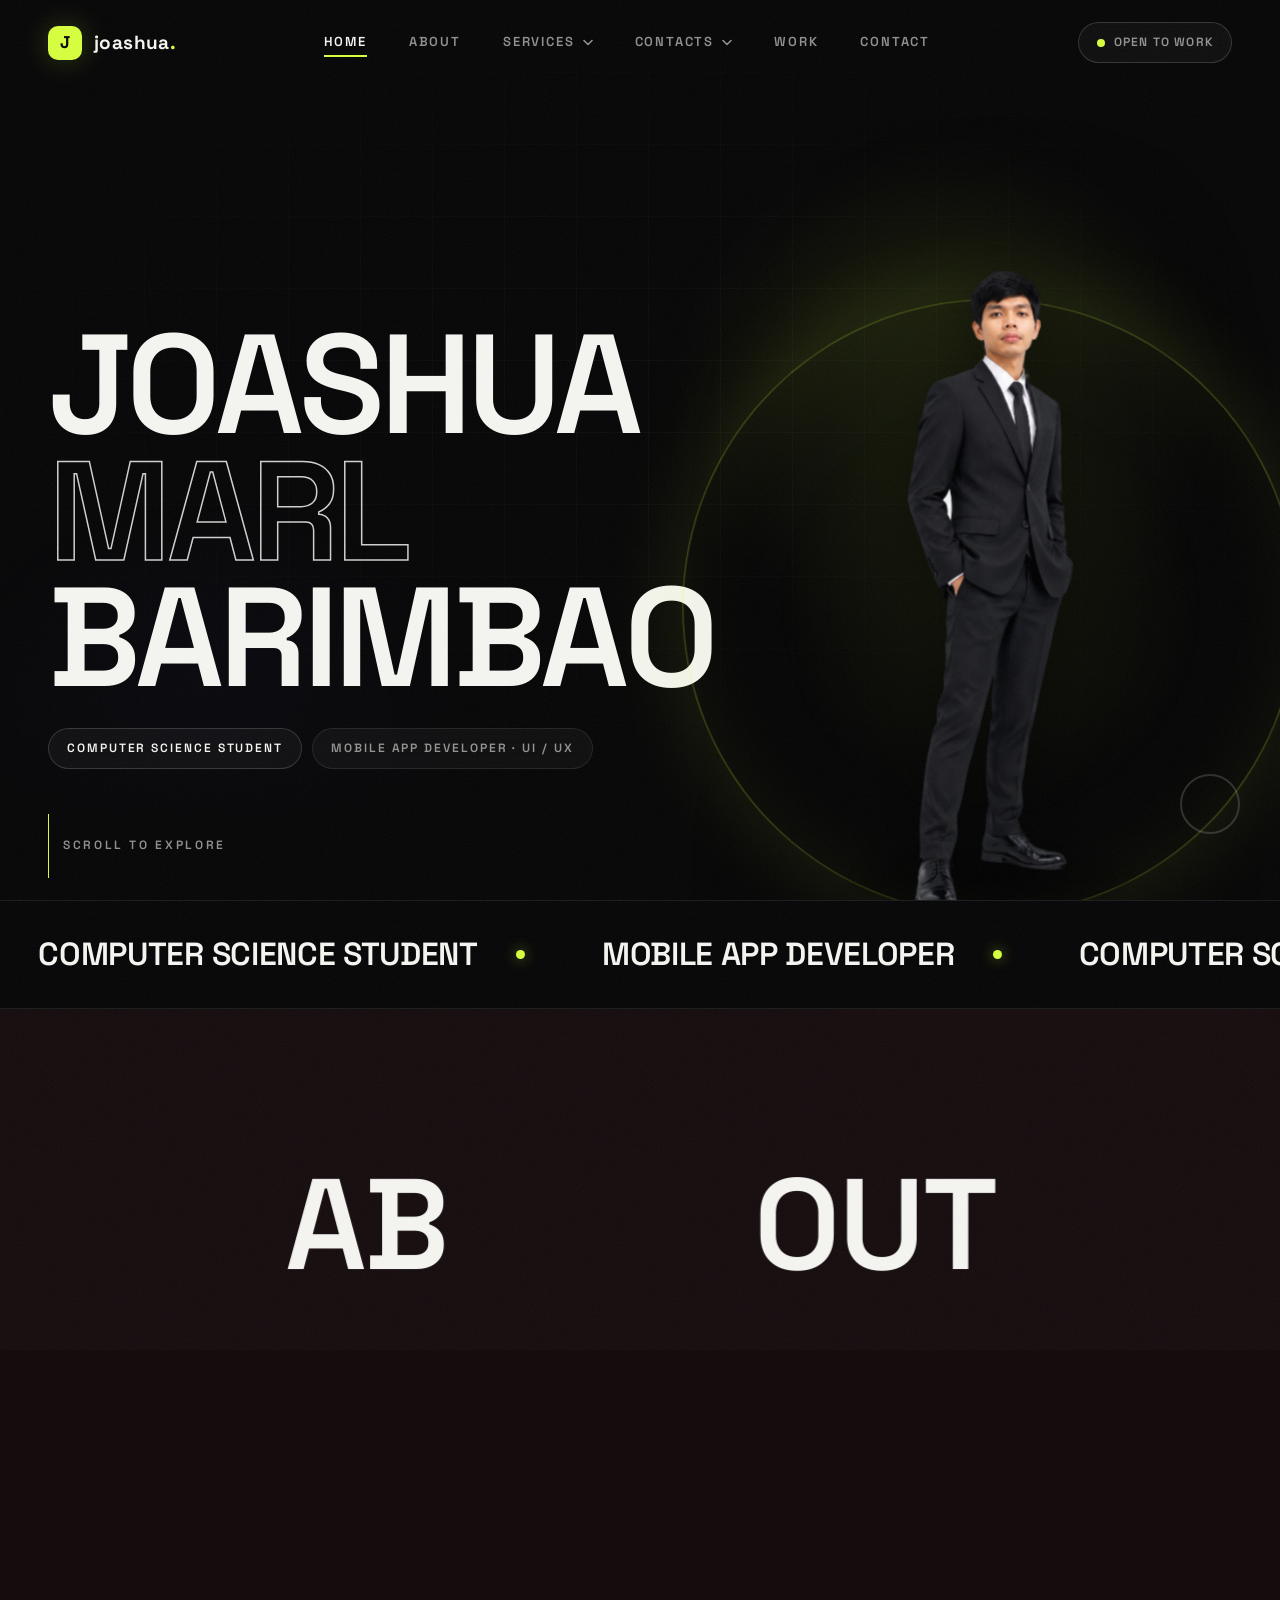
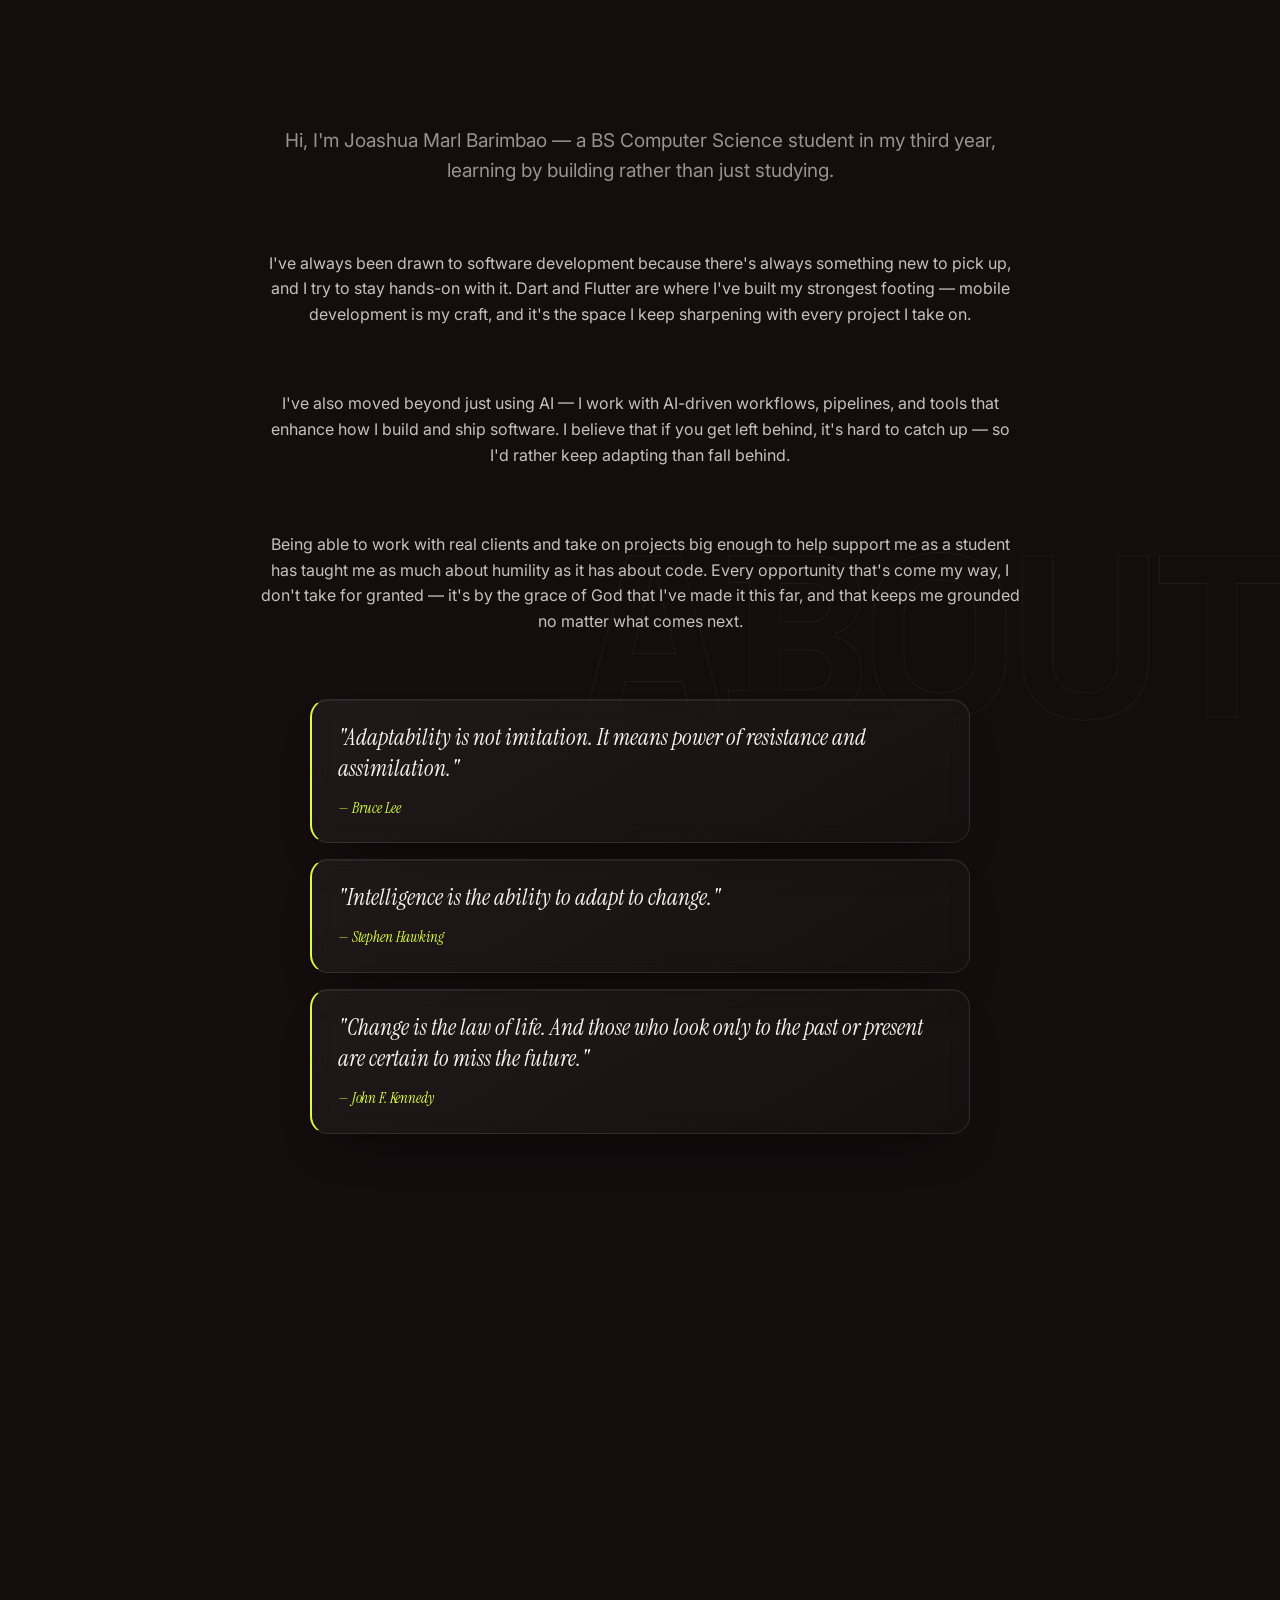
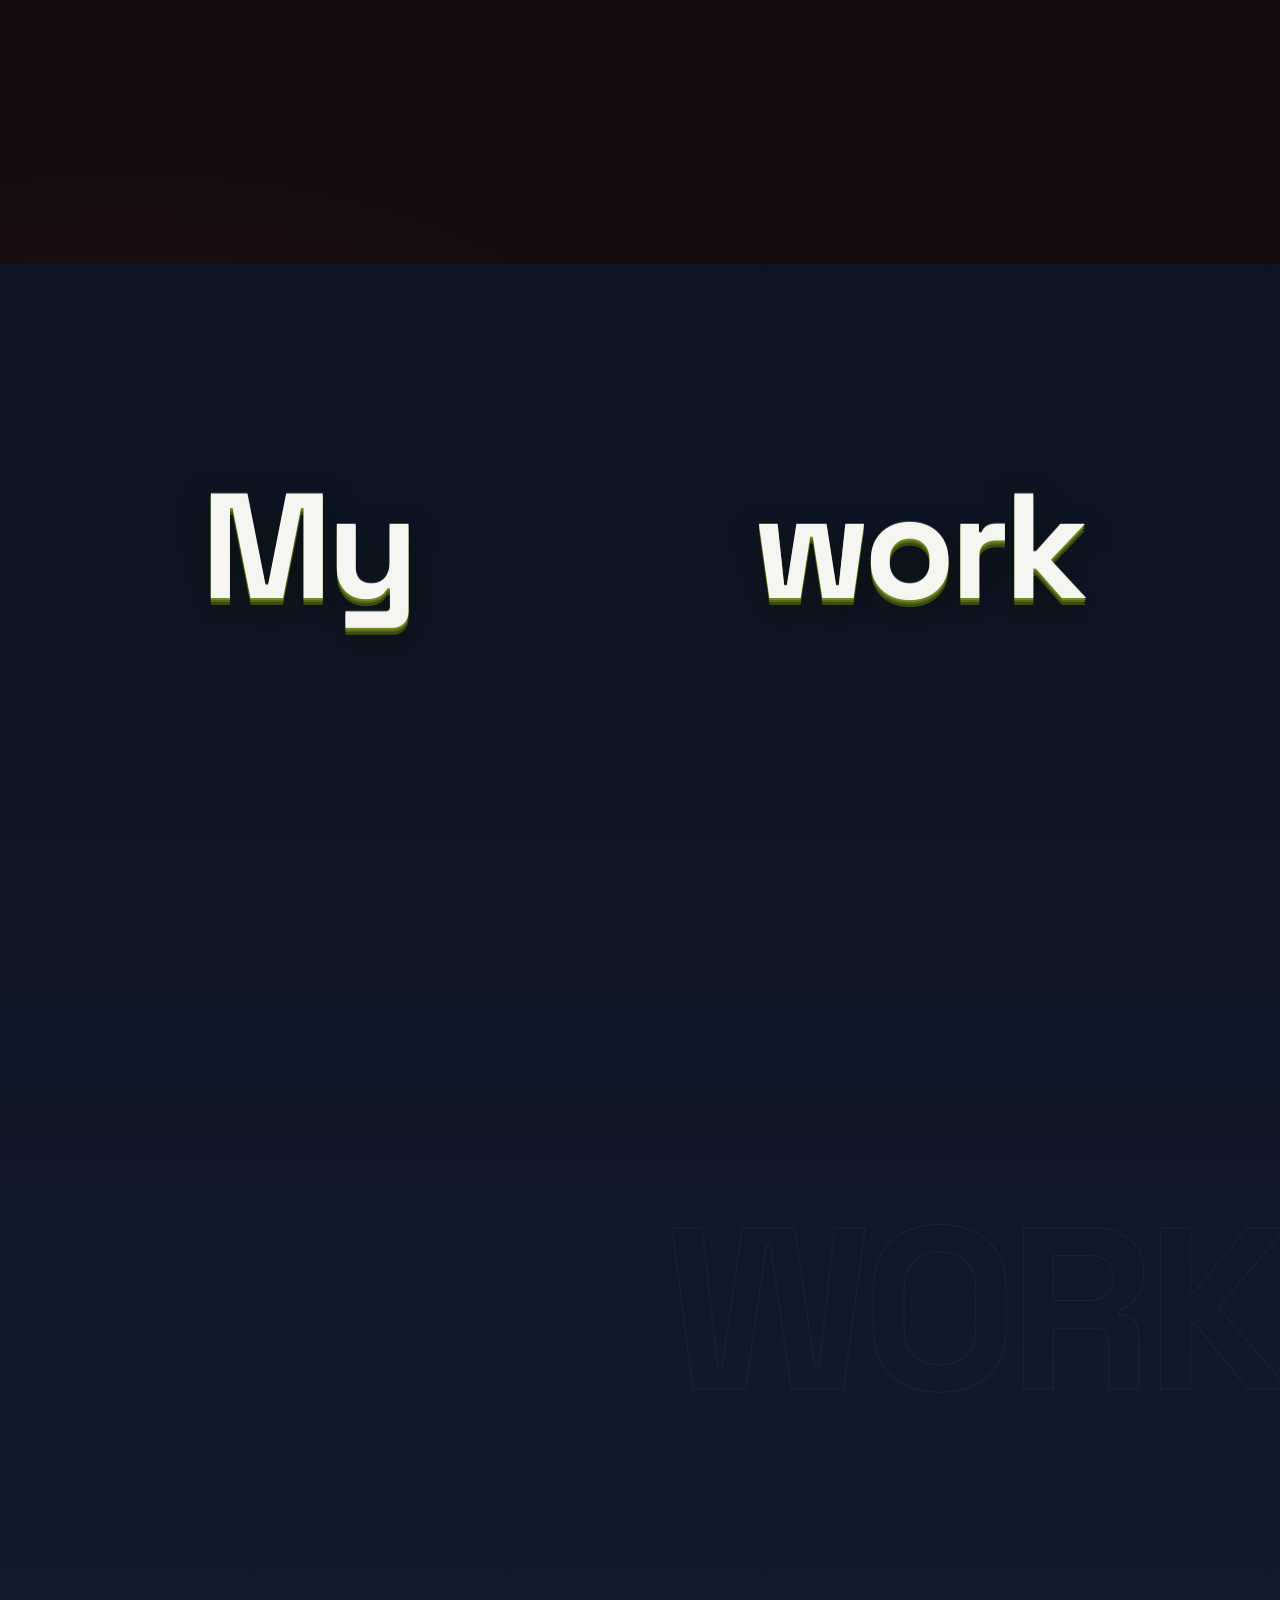
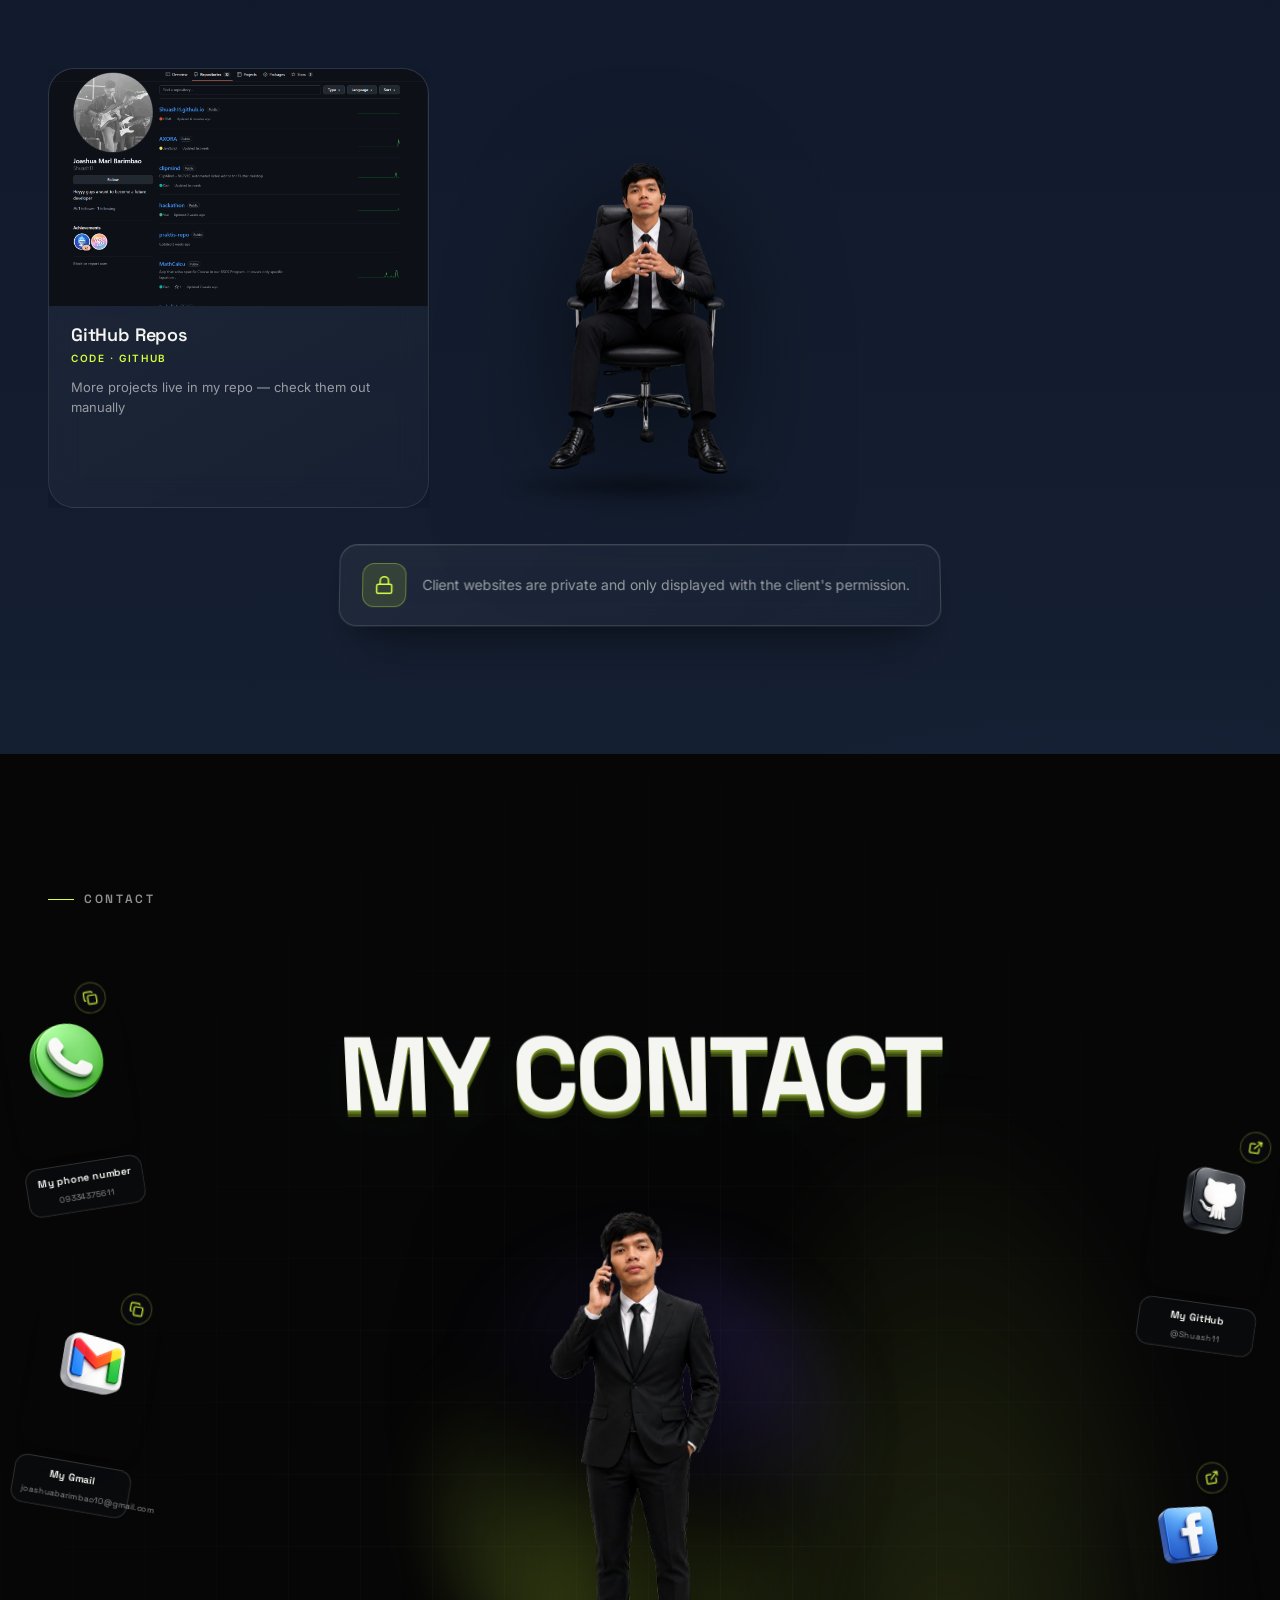
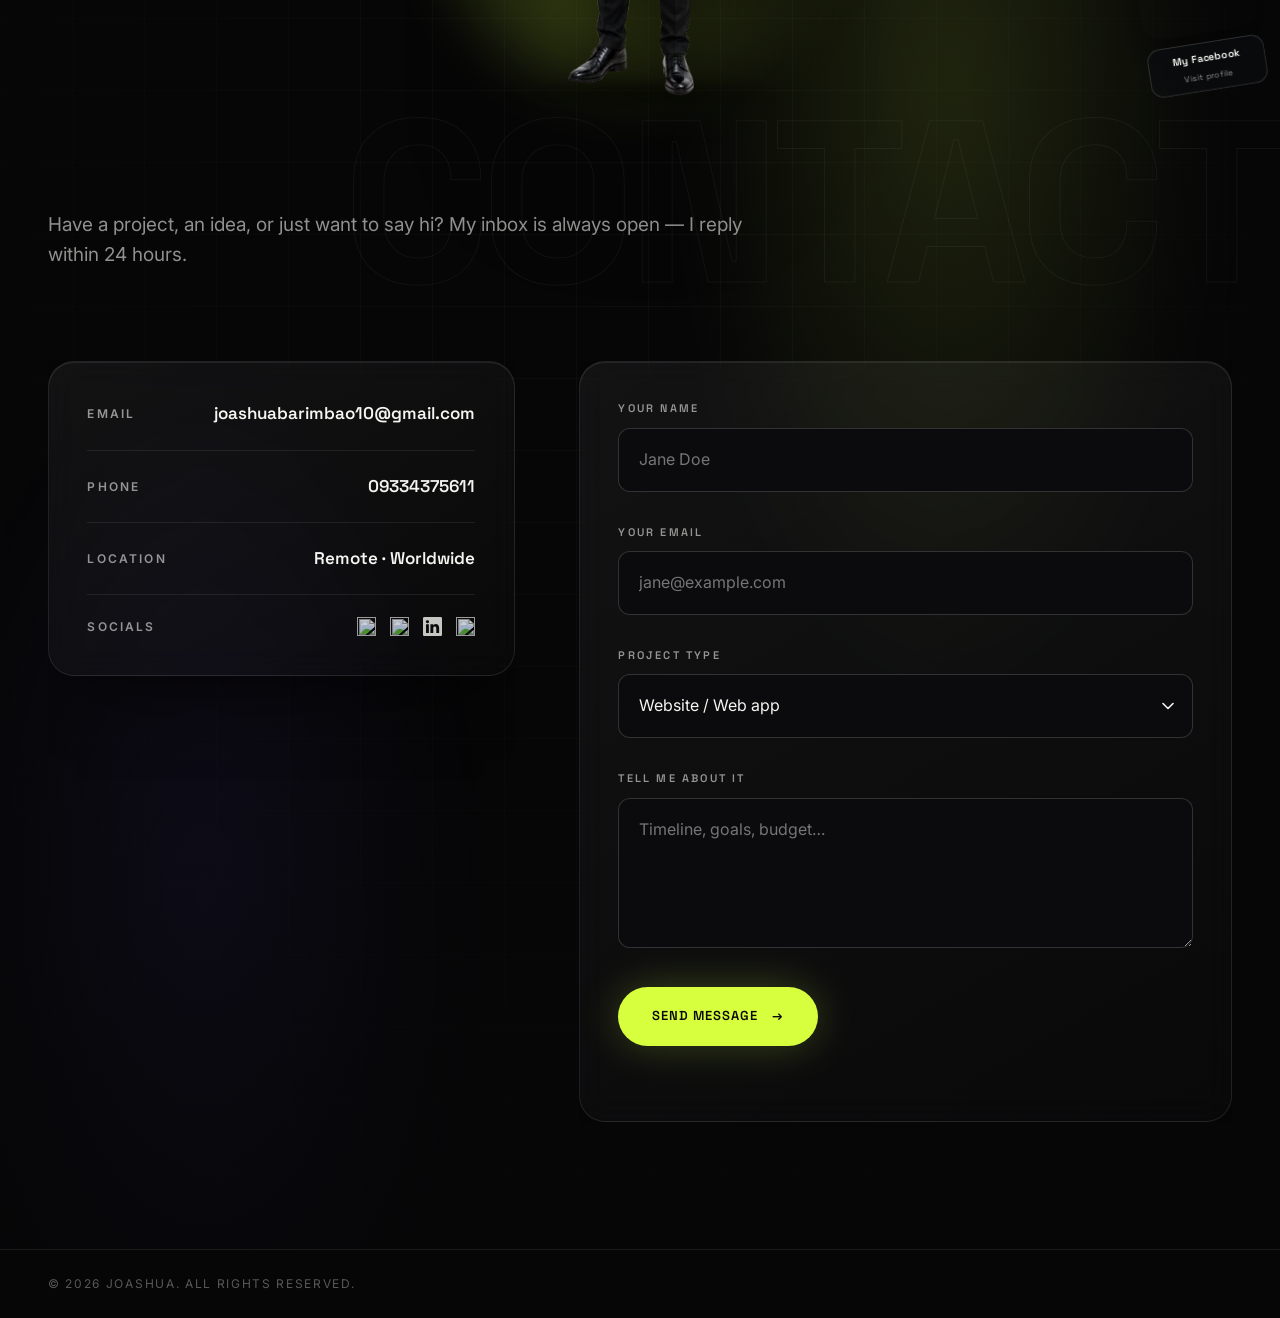
==== commit fecf95a6: "feat(pages): deploy redesigned React + Vite portfolio Replace the legacy vanilla site with the produ" ====
--- a/index.html
+++ b/index.html
@@ -1,372 +1,24 @@
-﻿<!DOCTYPE html>
+<!doctype html>
 <html lang="en">
-<head>
-  <meta charset="UTF-8">
-  <meta name="viewport" content="width=device-width, initial-scale=1.0">
-  <title>Joashua &mdash; Computer Science Student</title>
-  <meta name="description" content="Portfolio of Joashua &mdash; creative developer crafting motion-rich, modern digital experiences.">
-  <link rel="icon" type="image/svg+xml" href="assets/favicon.svg">
-  <link rel="preconnect" href="https://fonts.googleapis.com">
-  <link rel="preconnect" href="https://fonts.gstatic.com" crossorigin>
-  <link href="https://fonts.googleapis.com/css2?family=Inter:wght@400;500;600&family=Instrument+Serif:ital@0;1&family=Space+Grotesk:wght@400;500;600;700&display=swap" rel="stylesheet">
-  <link rel="stylesheet" href="css/style.css?v=51">
-</head>
-<body data-page="home">
-
-  <!-- Preloader -->
-  <div class="preloader" id="preloader">
-    <div class="preloader__count"><span id="preload-count">0</span><span class="pct">%</span></div>
-    <div class="preloader__label">Joashua <span>&middot;</span> Portfolio</div>
-  </div>
-
-  <div class="scrollbar" aria-hidden="true"></div>
-  <div class="grain" aria-hidden="true"></div>
-
-  <!-- Header -->
-  <header class="header">
-    <div class="container header__inner">
-      <a href="#home" class="logo" data-magnetic>
-        <span class="logo__mark">J</span>
-        <span>joashua<span class="logo__dot">.</span></span>
-      </a>
-      <nav class="nav" aria-label="Main">
-        <ul class="nav__list">
-          <li><a href="#home" class="nav__link is-active">Home</a></li>
-          <li><a href="#about" class="nav__link">About</a></li>
-          <li class="dropdown">
-            <button id="dropdownBtn" class="nav__link dropdown__trigger" type="button" aria-haspopup="true" aria-expanded="false">Services <span class="dropdown__arrow" aria-hidden="true">&#9660;</span></button>
-            <ul id="dropdownMenu" class="dropdown-menu">
-              <li><a href="https://github.com/Shuash11/mathcalcu-website" target="_blank" rel="noopener">Web Development - MathCalcu Site</a></li>
-              <li><a href="https://github.com/Shuash11/MathCalcu" target="_blank" rel="noopener">Mobile Development - MathCalcu App</a></li>
-              <li><a href="https://github.com/Shuash11/clipmind" target="_blank" rel="noopener">Desktop Development - ClipMind</a></li>
-            </ul>
-          </li>
-          <li class="dropdown">
-            <button class="nav__link dropdown__trigger" type="button" aria-haspopup="true" aria-expanded="false">Contacts <span class="dropdown__arrow" aria-hidden="true">&#9660;</span></button>
-            <ul class="dropdown-menu">
-              <li><a href="https://github.com/Shuash11" target="_blank" rel="noopener">GitHub - @Shuash11</a></li>
-              <li><a href="mailto:joashuabarimbao10@gmail.com">Email - joashuabarimbao10@gmail.com</a></li>
-              <li><a href="tel:09334375611">Phone - 09334375611</a></li>
-            </ul>
-          </li>
-          <li><a href="#work" class="nav__link">Work</a></li>
-          <li><a href="#contact" class="nav__link">Contact</a></li>
-        </ul>
-      </nav>
-      <a href="#contact" class="header__status"><span class="pulse"></span> Open to work</a>
-      <button class="nav-toggle" aria-label="Menu">
-        <span></span><span></span>
-      </button>
-    </div>
-  </header>
-
-  <!-- Mobile menu -->
-  <div class="mobile-menu" aria-hidden="true">
-    <a href="#home" class="mobile-menu__link">Home</a>
-    <a href="#about" class="mobile-menu__link">About</a>
-    <button id="mDropdownBtn" class="mobile-menu__link dropdown__trigger" type="button" aria-haspopup="true" aria-expanded="false">Services <span class="dropdown__arrow" aria-hidden="true">&#9660;</span></button>
-    <ul id="mDropdownMenu" class="mobile-dropdown-menu">
-      <li><a href="https://github.com/Shuash11/mathcalcu-website" target="_blank" rel="noopener">Web Development - MathCalcu Site</a></li>
-      <li><a href="https://github.com/Shuash11/MathCalcu" target="_blank" rel="noopener">Mobile Development - MathCalcu App</a></li>
-      <li><a href="https://github.com/Shuash11/clipmind" target="_blank" rel="noopener">Desktop Development - ClipMind</a></li>
-    </ul>
-    <button class="mobile-menu__link dropdown__trigger" type="button" aria-haspopup="true" aria-expanded="false">Contacts <span class="dropdown__arrow" aria-hidden="true">&#9660;</span></button>
-    <ul class="mobile-dropdown-menu">
-      <li><a href="https://github.com/Shuash11" target="_blank" rel="noopener">GitHub - @Shuash11</a></li>
-      <li><a href="mailto:joashuabarimbao10@gmail.com">Email - joashuabarimbao10@gmail.com</a></li>
-      <li><a href="tel:09334375611">Phone - 09334375611</a></li>
-    </ul>
-    <a href="#work" class="mobile-menu__link">Work</a>
-    <a href="#contact" class="mobile-menu__link">Contact</a>
-    <div class="mobile-menu__meta">Available for new projects</div>
-  </div>
-
-  <main>
-    <!-- Hero -->
-    <section class="hero" id="home">
-      <div class="hero__bg" aria-hidden="true">
-        <div class="hero__grid"></div>
-        <div class="hero__glow"></div>
-        <div class="hero__scrim"></div>
-      </div>
-      <div class="container hero__content">
-        <div class="hero__inner">
-          <div class="hero__text">
-            <h1 class="hero__title">
-              <span class="row" style="--d:0.05s"><span>Joashua</span></span>
-              <span class="row" style="--d:0.18s"><span>Marl</span></span>
-              <span class="row" style="--d:0.31s"><span>Barimbao</span></span>
-            </h1>
-          </div>
-          <div class="hero__figure">
-            <img src="assets/img/hero-cutout.png" alt="3D character of Joashua Marl Barimbao" class="hero__img" draggable="false">
-            <div class="hero__row">
-              <div class="hero__meta">
-                <span>Computer Science Student</span>
-                <span>Mobile App Developer &middot; UI / UX</span>
-              </div>
-              <div class="hero__scroll"><span class="line"></span> Scroll to explore</div>
-            </div>
-          </div>
-        </div>
-      </div>
-      <div class="hero__progress" aria-hidden="true">
-        <svg width="64" height="64" viewBox="0 0 64 64">
-          <circle class="track" cx="32" cy="32" r="29"></circle>
-          <circle class="bar" cx="32" cy="32" r="29"></circle>
-        </svg>
-      </div>
-    </section>
-
-    <!-- Roles -->
-    <div class="marquee" aria-hidden="true">
-      <div class="marquee__track">
-        <div class="marquee__group">
-          <span class="marquee__item">Computer Science Student <span class="marquee__dot"></span></span>
-          <span class="marquee__item">Mobile App Developer <span class="marquee__dot"></span></span>
-        </div>
-      </div>
-    </div>
-
-    <!-- About: stack -->
-    <section class="section about-stack" id="about">
-      <div class="ghost" aria-hidden="true">ABOUT</div>
-      <div class="container">
-        <div class="about-stack__title">
-          <h1 class="hero__title about-stack__h about-split">
-            <span class="about-split__l"><span>Ab</span></span><span class="about-split__r"><span>out</span></span>
-          </h1>
-        </div>
-        <div class="about-stack__img">
-          <img src="assets/img/this.png" alt="Portrait of Joashua" draggable="false">
-        </div>
-        <div class="about-stack__body">
-          <p class="lead">Hi, I'm Joashua Marl Barimbao &mdash; a BS Computer Science student in my third year, learning by building rather than just studying.</p>
-          <p class="mt-8">I've always been drawn to software development because there's always something new to pick up, and I try to stay hands-on with it. Dart and Flutter are where I've built my strongest footing &mdash; mobile development is my craft, and it's the space I keep sharpening with every project I take on.</p>
-          <p class="mt-8">I've also moved beyond just using AI &mdash; I work with AI-driven workflows, pipelines, and tools that enhance how I build and ship software. I believe that if you get left behind, it's hard to catch up &mdash; so I'd rather keep adapting than fall behind.</p>
-          <p class="mt-8">Being able to work with real clients and take on projects big enough to help support me as a student has taught me as much about humility as it has about code. Every opportunity that's come my way, I don't take for granted &mdash; it's by the grace of God that I've made it this far, and that keeps me grounded no matter what comes next.</p>
-          <p class="mt-8">"Adaptability is not imitation. It means power of resistance and assimilation." <span class="display--serif">&mdash; Bruce Lee</span></p>
-          <p class="mt-8">"Intelligence is the ability to adapt to change." <span class="display--serif">&mdash; Stephen Hawking</span></p>
-          <p class="mt-8">"Change is the law of life. And those who look only to the past or present are certain to miss the future." <span class="display--serif">&mdash; John F. Kennedy</span></p>
-
-          <div class="mt-12">
-            <div class="skill" data-reveal="up">
-              <div class="skill__row">
-                <span class="skill__name">Front-end development</span>
-                <span class="skill__pct">95%</span>
-              </div>
-              <div class="skill__bar"><span data-fill="95%"></span></div>
-            </div>
-            <div class="skill" data-reveal="up" style="--rd:80ms">
-              <div class="skill__row">
-                <span class="skill__name">UI / UX design</span>
-                <span class="skill__pct">90%</span>
-              </div>
-              <div class="skill__bar"><span data-fill="90%"></span></div>
-            </div>
-            <div class="skill" data-reveal="up" style="--rd:160ms">
-              <div class="skill__row">
-                <span class="skill__name">Mobile app development</span>
-                <span class="skill__pct">88%</span>
-              </div>
-              <div class="skill__bar"><span data-fill="88%"></span></div>
-            </div>
-            <div class="skill" data-reveal="up" style="--rd:240ms">
-              <div class="skill__row">
-                <span class="skill__name">Computer science</span>
-                <span class="skill__pct">90%</span>
-              </div>
-              <div class="skill__bar"><span data-fill="90%"></span></div>
-            </div>
-          </div>
-        </div>
-      </div>
-    </section>
-
-    <!-- Work -->
-    <section class="section section--tight" id="work">
-      <div class="ghost" aria-hidden="true">WORK</div>
-      <div class="container">
-        <div class="work-head">
-          <span class="eyebrow" data-reveal>Portfolio</span>
-          <h2 class="section-title mt-8 work-split work-title-3d" aria-label="My work">
-            <span class="work-split__l"><span>My</span></span><span class="work-split__r"><span>work</span></span>
-          </h2>
-          <p class="lead mt-8" style="max-width: 480px;" data-reveal="left">
-            A selection of projects where design and motion meet code.
-          </p>
-        </div>
-
-        <div class="work-ring mt-12" data-reveal="zoom">
-          <div class="work-ring__stage">
-            <div class="work-ring__world">
-              <div class="ring-cards">
-              <article class="ring-card" data-url="https://mathcalcu-build.netlify.app/" style="--x:2%; --y:4%; --rz:-4deg; --z:0; --d:0.22">
-                <div class="ring-card__img"><img src="assets/img/work-1-mathcalc.png" alt="MathCalc — deployed calculator web app"></div>
-                <div class="ring-card__body">
-                  <h3 class="ring-card__name">MathCalc</h3>
-                  <span class="ring-card__cat">Web · App</span>
-                  <span class="ring-card__desc">Deployed website for the MathCalc app</span>
-                </div>
-              </article>
-              <article class="ring-card" style="--x:13%; --y:32%; --rz:3deg; --z:-140; --d:0.08">
-                <div class="ring-card__img"><img src="assets/img/work-2-mathcalc-app.png" alt="MathCalc App — Flutter interface"></div>
-                <div class="ring-card__body">
-                  <h3 class="ring-card__name">MathCalc App</h3>
-                  <span class="ring-card__cat">Mobile · Flutter</span>
-                  <span class="ring-card__desc">Over 140 downloads · Flutter &amp; Dart</span>
-                </div>
-              </article>
-              <article class="ring-card" data-url="https://clip-mind.netlify.app/" style="--x:63%; --y:0%; --rz:2.5deg; --z:30; --d:0.28">
-                <div class="ring-card__img"><img src="assets/img/work-3-clipmind.png" alt="ClipMind — Flutter desktop video editor"></div>
-                <div class="ring-card__body">
-                  <h3 class="ring-card__name">ClipMind</h3>
-                  <span class="ring-card__cat">Desktop · Flutter</span>
-                  <span class="ring-card__desc">Flutter desktop app that edits videos automatically — in development</span>
-                </div>
-              </article>
-              <article class="ring-card" data-url="https://github.com/Shuash11?tab=repositories" style="--x:71%; --y:30%; --rz:-2.5deg; --z:-140; --d:0.06">
-                <div class="ring-card__img"><img src="assets/img/work-4-github.png" alt="GitHub — more projects in my repository"></div>
-                <div class="ring-card__body">
-                  <h3 class="ring-card__name">GitHub Repos</h3>
-                  <span class="ring-card__cat">Code · GitHub</span>
-                  <span class="ring-card__desc">More projects live in my repo — check them out manually</span>
-                </div>
-              </article>
-              </div>
-              <div class="work-ring__center">
-                <img src="assets/img/image3-removebg-preview.png" alt="Joashua among his work" draggable="false">
-                <span class="work-ring__ground" aria-hidden="true"></span>
-              </div>
-            </div>
-          </div>
-        </div>
-
-        <div class="work-note">
-          <span class="work-note__icon" aria-hidden="true">
-            <svg width="20" height="20" viewBox="0 0 24 24" fill="none" stroke="currentColor" stroke-width="1.8" stroke-linecap="round" stroke-linejoin="round"><rect x="3" y="11" width="18" height="11" rx="2"/><path d="M7 11V7a5 5 0 0 1 10 0v4"/></svg>
-          </span>
-          <p class="work-note__text">Client websites are private and only displayed with the client's permission.</p>
-        </div>
-      </div>
-    </section>
-
-    <!-- Contact -->
-    <section class="section section--tight contact" id="contact">
-      <div class="hero__bg" aria-hidden="true">
-        <div class="hero__grid"></div>
-        <div class="hero__glow"></div>
-        <div class="hero__scrim"></div>
-      </div>
-      <div class="ghost" aria-hidden="true">CONTACT</div>
-      <div class="container">
-        <span class="eyebrow" data-reveal>Contact</span>
-        <div class="work-ring contact-ring">
-          <div class="work-ring__stage">
-            <div class="contact-ring__title" aria-hidden="true">MY&nbsp;CONTACT</div>
-            <div class="contact-float">
-              <div class="work-ring__center">
-                <div class="contact-ground" aria-hidden="true"></div>
-                <img src="assets/img/contactsavatar.png" alt="Portrait of Joashua" style="--portrait-aspect: 408/612;">
-              </div>
-              <button type="button" class="contact-asset contact-asset--1" data-copy="09334375611" aria-label="Copy phone number 09334375611">
-                <img src="assets/img/phonenunber.png" alt="Phone number">
-                <span class="contact-asset__chip" aria-hidden="true"><svg viewBox="0 0 24 24" fill="none" stroke="currentColor" stroke-width="2" stroke-linecap="round" stroke-linejoin="round"><rect width="14" height="14" x="8" y="8" rx="2"/><path d="M4 16c-1.1 0-2-.9-2-2V4c0-1.1.9-2 2-2h10c1.1 0 2 .9 2 2"/></svg></span>
-                <span class="contact-asset__hint">Click to copy number</span>
-                <span class="contact-asset__label"><strong>My phone number</strong><small>09334375611</small></span>
-              </button>
-              <a class="contact-asset contact-asset--2" href="https://github.com/Shuash11" target="_blank" rel="noopener" aria-label="GitHub">
-                <img src="assets/img/giithub.png" alt="GitHub">
-                <span class="contact-asset__chip" aria-hidden="true"><svg viewBox="0 0 24 24" fill="none" stroke="currentColor" stroke-width="2" stroke-linecap="round" stroke-linejoin="round"><path d="M15 3h6v6"/><path d="M10 14 21 3"/><path d="M18 13v6a2 2 0 0 1-2 2H5a2 2 0 0 1-2-2V8a2 2 0 0 1 2-2h6"/></svg></span>
-                <span class="contact-asset__hint">Open my GitHub</span>
-                <span class="contact-asset__label"><strong>My GitHub</strong><small>@Shuash11</small></span>
-              </a>
-              <button type="button" class="contact-asset contact-asset--3" data-copy="joashuabarimbao10@gmail.com" aria-label="Copy email joashuabarimbao10@gmail.com">
-                <img src="assets/img/gmail.png" alt="Gmail">
-                <span class="contact-asset__chip" aria-hidden="true"><svg viewBox="0 0 24 24" fill="none" stroke="currentColor" stroke-width="2" stroke-linecap="round" stroke-linejoin="round"><rect width="14" height="14" x="8" y="8" rx="2"/><path d="M4 16c-1.1 0-2-.9-2-2V4c0-1.1.9-2 2-2h10c1.1 0 2 .9 2 2"/></svg></span>
-                <span class="contact-asset__hint">Click to copy email</span>
-                <span class="contact-asset__label"><strong>My Gmail</strong><small data-mobile-text="Tap to copy email">joashuabarimbao10@gmail.com</small></span>
-              </button>
-              <a class="contact-asset contact-asset--4" href="https://www.facebook.com/" target="_blank" rel="noopener" aria-label="Facebook">
-                <img src="assets/img/facebook.png" alt="Facebook">
-                <span class="contact-asset__chip" aria-hidden="true"><svg viewBox="0 0 24 24" fill="none" stroke="currentColor" stroke-width="2" stroke-linecap="round" stroke-linejoin="round"><path d="M15 3h6v6"/><path d="M10 14 21 3"/><path d="M18 13v6a2 2 0 0 1-2 2H5a2 2 0 0 1-2-2V8a2 2 0 0 1 2-2h6"/></svg></span>
-                <span class="contact-asset__hint">Open my Facebook</span>
-                <span class="contact-asset__label"><strong>My Facebook</strong><small>Visit profile</small></span>
-              </a>
-            </div>
-          </div>
-        </div>
-        <p class="lead mt-8" style="max-width: 460px;" data-reveal="left">
-          Have a project, an idea, or just want to say hi? My inbox is always open &mdash; I reply within 24 hours.
-        </p>
-
-        <div class="contact-grid mt-12">
-          <div data-reveal="left">
-            <div class="contact-list">
-              <div class="contact-row">
-                <span class="contact-row__label">Email</span>
-                <a href="mailto:joashuabarimbao10@gmail.com">joashuabarimbao10@gmail.com</a>
-              </div>
-              <div class="contact-row">
-                <span class="contact-row__label">Phone</span>
-                <a href="tel:09334375611">09334375611</a>
-              </div>
-              <div class="contact-row">
-                <span class="contact-row__label">Location</span>
-                <span style="font-family:var(--sans); font-weight:600;">Remote &middot; Worldwide</span>
-              </div>
-              <div class="contact-row">
-                <span class="contact-row__label">Socials</span>
-                <span style="display:flex; gap:14px;">
-                  <a href="https://github.com/Shuash11" target="_blank" rel="noopener" aria-label="GitHub"><img src="https://cdn.simpleicons.org/github/F4F4F0" width="19" height="19" alt=""></a>
-                  <a href="https://x.com" target="_blank" rel="noopener" aria-label="X"><img src="https://cdn.simpleicons.org/x/F4F4F0" width="17" height="17" alt=""></a>
-                  <a href="https://www.linkedin.com" target="_blank" rel="noopener" aria-label="LinkedIn"><img src="https://cdn.simpleicons.org/linkedin/F4F4F0" width="17" height="17" alt=""></a>
-                  <a href="https://www.instagram.com" target="_blank" rel="noopener" aria-label="Instagram"><img src="https://cdn.simpleicons.org/instagram/F4F4F0" width="19" height="19" alt=""></a>
-                </span>
-              </div>
-            </div>
-          </div>
-
-          <form id="contact-form" data-reveal="right" novalidate>
-            <div class="field">
-              <label for="name">Your name</label>
-              <input type="text" id="name" name="name" placeholder="Jane Doe" required>
-            </div>
-            <div class="field">
-              <label for="email">Your email</label>
-              <input type="email" id="email" name="email" placeholder="jane@example.com" required>
-            </div>
-            <div class="field">
-              <label for="budget">Project type</label>
-              <select id="budget" name="budget" style="width:100%;padding:18px 20px;border:1px solid var(--line-strong);border-radius:var(--r-sm);background:var(--bg-2);color:var(--text);font-size:16px;outline:none;">
-                <option value="web">Website / Web app</option>
-                <option value="brand">Brand identity</option>
-                <option value="motion">Motion / 3D</option>
-                <option value="other">Something else</option>
-              </select>
-            </div>
-            <div class="field">
-              <label for="message">Tell me about it</label>
-              <textarea id="message" name="message" placeholder="Timeline, goals, budget&hellip;" required></textarea>
-            </div>
-            <button type="submit" class="btn btn--solid magnetic" data-magnetic>Send message <span class="btn__arrow">&rarr;</span></button>
-            <p class="form-note" aria-live="polite"></p>
-          </form>
-        </div>
-      </div>
-    </section>
-  </main>
-
-  <!-- Footer -->
-  <footer class="footer footer--minimal">
-    <div class="container">
-      <div class="footer__bottom">
-        <span>&copy; <span data-year>2026</span> Joashua. All rights reserved.</span>
-      </div>
-    </div>
-  </footer>
-
-  <script src="https://cdn.jsdelivr.net/npm/lenis@1.1.14/dist/lenis.min.js"></script>
-  <script src="js/main.js?v=52"></script>
-</body>
+  <head>
+    <meta charset="UTF-8" />
+    <meta name="viewport" content="width=device-width, initial-scale=1.0" />
+    <title>Joashua &mdash; Computer Science Student</title>
+    <meta
+      name="description"
+      content="Portfolio of Joashua &mdash; creative developer crafting motion-rich, modern digital experiences."
+    />
+    <link rel="icon" type="image/svg+xml" href="./favicon.svg" />
+    <link rel="preconnect" href="https://fonts.googleapis.com" />
+    <link rel="preconnect" href="https://fonts.gstatic.com" crossorigin />
+    <link
+      href="https://fonts.googleapis.com/css2?family=Inter:wght@400;500;600&family=Instrument+Serif:ital@0;1&family=Space+Grotesk:wght@400;500;600;700&display=swap"
+      rel="stylesheet"
+    />
+    <script type="module" crossorigin src="./assets/index-CjGaDzRy.js"></script>
+    <link rel="stylesheet" crossorigin href="./assets/index-CHnig7Fd.css">
+  </head>
+  <body>
+    <div id="root"></div>
+  </body>
 </html>
--- a/assets/index-CHnig7Fd.css
+++ b/assets/index-CHnig7Fd.css
@@ -0,0 +1 @@
+#about{background:radial-gradient(1100px 520px at 82% -12%,rgba(199,42,55,.18),transparent 62%),radial-gradient(900px 480px at 10% 108%,rgba(199,42,55,.1),transparent 60%),#150c0e}.about__head{text-align:center}.about__title{display:flex;justify-content:center;white-space:nowrap;font-size:clamp(52px,9.5vw,132px);text-transform:uppercase;letter-spacing:-.02em}.about__split{display:inline-block;will-change:transform}.about__title .about__split:first-child{margin-right:-.02em}.about__img{position:relative;display:flex;justify-content:center;margin-top:clamp(-56px,-5vh,-28px)}.about__frame{position:relative;padding:clamp(10px,1.4vw,16px);border-radius:calc(var(--r-lg) + 6px);background:linear-gradient(150deg,#ffffff12,#ffffff05);border:1px solid var(--glass-line);-webkit-backdrop-filter:blur(16px);backdrop-filter:blur(16px);box-shadow:inset 0 1px #ffffff14,0 40px 90px -40px #000000e6;animation:aboutFloat 7s ease-in-out infinite alternate;will-change:transform}.about__frame:after{content:"";position:absolute;top:-1px;left:-1px;width:58px;height:58px;border-top:1px solid var(--accent);border-left:1px solid var(--accent);border-radius:calc(var(--r-lg) + 6px) 0 0 0;opacity:.9;pointer-events:none}.about__frame img{height:clamp(280px,44vh,480px);width:auto;object-fit:contain;border-radius:var(--r-lg);filter:drop-shadow(0 24px 50px rgba(0,0,0,.5))}@keyframes aboutFloat{0%{transform:translateY(0)}to{transform:translateY(-14px)}}.about__ground{position:absolute;left:50%;bottom:clamp(-22px,-2vh,-12px);transform:translate(-50%);width:min(62%,420px);height:26px;border-radius:50%;background:radial-gradient(ellipse at center,rgba(0,0,0,.55) 0%,rgba(0,0,0,.2) 55%,transparent 78%);filter:blur(6px);pointer-events:none}.about__body{max-width:760px;margin:clamp(44px,6vh,76px) auto 0;text-align:center}.about__lead{margin-inline:auto;color:var(--text)}.about__para{color:#f5f5f1c7}.about__quotes{display:grid;gap:16px;max-width:660px;margin-inline:auto}.quote{text-align:left;padding:22px 26px;border:1px solid var(--glass-line);border-left:2px solid var(--accent);border-radius:var(--r-md);background:linear-gradient(150deg,#ffffff0d,#ffffff04);-webkit-backdrop-filter:blur(12px);backdrop-filter:blur(12px);box-shadow:inset 0 1px #ffffff0f,0 24px 50px -30px #000c}.quote__text{font-family:var(--serif);font-style:italic;font-weight:400;font-size:clamp(18px,2vw,23px);line-height:1.35;color:var(--text)}.quote .display--serif{display:inline-block;margin-top:12px;font-size:15px}.skill{border-top:1px solid var(--line);padding:clamp(20px,2.6vw,30px) 0;text-align:left}.skill:last-child{border-bottom:1px solid var(--line)}.skill__row{display:flex;align-items:center;justify-content:space-between;gap:20px}.skill__name{font-family:var(--sans);font-size:clamp(18px,2.2vw,26px);font-weight:600;letter-spacing:-.01em}.skill__pct{font-family:var(--sans);font-size:14px;font-weight:600;letter-spacing:.1em;color:var(--accent)}.skill__bar{margin-top:16px;height:3px;border-radius:99px;background:#ffffff14;overflow:hidden}.skill__bar-fill{display:block;height:100%;width:0;border-radius:inherit;background:linear-gradient(90deg,#d7ff3e,#a8e626);box-shadow:0 0 16px #d7ff3e73;transition:width 1.4s var(--ease-out)}@media (max-width: 900px){.about__title{font-size:clamp(44px,15vw,96px)}.about__img{margin-top:clamp(-40px,-4vh,-20px)}.about__frame img{height:clamp(240px,38vh,380px)}.quote{padding:18px 20px}}.contact{position:relative;overflow:hidden}.contact .container{position:relative;z-index:2}.contact .hero__scrim{opacity:.6}.contact__lead{max-width:460px}.contact-stage{position:relative;height:clamp(560px,90vh,900px);margin-top:clamp(18px,3vh,34px)}.contact-stage__title{--title-morph-y: 0px;--title-morph-scale: 1;--title-morph-rotate: 0deg;position:absolute;left:50%;top:14%;z-index:0;transform:perspective(900px) translate3d(-50%,calc(-50% + var(--title-morph-y)),0) rotateX(var(--title-morph-rotate)) scale(var(--title-morph-scale));font-family:var(--sans);font-weight:700;font-size:clamp(52px,8.5vw,132px);letter-spacing:-.035em;line-height:.9;white-space:nowrap;color:var(--text);text-shadow:0 -1px 0 rgba(255,255,255,.22),0 2px 0 #6f8a1f,0 4px 0 #55691a,0 7px 0 #3d4b12,0 12px 30px rgba(10,16,4,.6);pointer-events:none;-webkit-user-select:none;user-select:none;transition:transform .25s linear;will-change:transform}.contact-stage:not(.is-in) .contact-stage__title{opacity:0;transform:perspective(900px) translate3d(-50%,calc(-50% + var(--title-morph-y) - 44px),0) rotateX(-12deg) scale(.9)}.contact-stage.is-in .contact-stage__title{animation:contactTitleEnter 1s var(--ease-out) .08s backwards}@keyframes contactTitleEnter{0%{opacity:0;transform:perspective(900px) translate3d(-50%,calc(-50% + var(--title-morph-y) - 44px),0) rotateX(-12deg) scale(.9)}to{opacity:1;transform:perspective(900px) translate3d(-50%,calc(-50% + var(--title-morph-y)),0) rotateX(var(--title-morph-rotate)) scale(var(--title-morph-scale))}}.contact-float{position:absolute;top:0;right:0;bottom:0;left:0}.contact-avatar{position:absolute;left:50%;bottom:4%;transform:translate(-50%);z-index:2}.contact-avatar__glow{position:absolute;left:50%;top:54%;transform:translate(-50%,-50%);z-index:0;width:min(120%,640px);aspect-ratio:1;border-radius:50%;background:conic-gradient(from 200deg,#d7ff3e80,#d7ff3e00 28%,#7c5cff66 52%,#d7ff3e00 74%,#d7ff3e80);filter:blur(36px);opacity:.55;pointer-events:none}.contact-avatar img{position:relative;z-index:1;height:clamp(380px,58vh,700px);width:auto;max-width:none;object-fit:contain;filter:drop-shadow(0 40px 80px rgba(0,0,0,.6)) drop-shadow(0 10px 22px rgba(0,0,0,.4));animation:contactFloat 7s ease-in-out infinite alternate;will-change:transform}@keyframes contactFloat{0%{transform:translateY(0)}to{transform:translateY(-16px)}}.contact-avatar__ground{position:absolute;left:50%;bottom:1%;transform:translate(-50%);z-index:0;width:min(74%,460px);height:30px;border-radius:50%;background:radial-gradient(ellipse at center,rgba(0,0,0,.5) 0%,rgba(0,0,0,.18) 60%,transparent 80%);filter:blur(5px);pointer-events:none}.contact-stage:not(.is-in) .contact-avatar{opacity:0}.contact-stage.is-in .contact-avatar{animation:contactAvatarEnter .9s var(--ease-out) .05s backwards}@keyframes contactAvatarEnter{0%{opacity:0}}.contact-asset{--enter-from: -90px;--enter-delay: 0s;--float-d: 0s;--morph-x: 0px;--morph-y: 0px;--morph-rotate: 0deg;--morph-scale: 1;position:absolute;z-index:3;width:clamp(110px,10vw,150px);padding:0;border:0;background:none;cursor:pointer;text-align:center;-webkit-tap-highlight-color:transparent;transform:translate3d(var(--morph-x),var(--morph-y),0) rotate(var(--morph-rotate)) scale(var(--morph-scale));transition:transform .35s var(--ease-out),filter .3s ease}.contact-asset--1{left:5%;top:13%;--enter-from: -90px;--enter-delay: 0s;--float-d: 0s}.contact-asset--2{right:5%;top:13%;--enter-from: 90px;--enter-delay: .14s;--float-d: -1.4s}.contact-asset--3{left:8%;bottom:16%;--enter-from: -90px;--enter-delay: .28s;--float-d: -2.6s}.contact-asset--4{right:8%;bottom:16%;--enter-from: 90px;--enter-delay: .42s;--float-d: -3.8s}.contact-stage:not(.is-in) .contact-asset{opacity:0;transform:translate3d(calc(var(--morph-x) + var(--enter-from)),var(--morph-y),0) rotate(var(--morph-rotate)) scale(.8)}.contact-stage.is-in .contact-asset{animation:contactAssetEnter .9s var(--ease-out) var(--enter-delay, 0s) backwards}@keyframes contactAssetEnter{0%{opacity:0;transform:translate3d(calc(var(--morph-x) + var(--enter-from)),var(--morph-y),0) rotate(var(--morph-rotate)) scale(.8)}to{opacity:1;transform:translate3d(var(--morph-x),var(--morph-y),0) rotate(var(--morph-rotate)) scale(var(--morph-scale))}}.contact-asset img{display:block;width:100%;height:auto;border-radius:22px;box-shadow:0 22px 45px #00000073;animation:contactAssetFloat 5.2s ease-in-out infinite;animation-delay:var(--float-d, 0s);will-change:transform}@keyframes contactAssetFloat{0%,to{transform:translateY(0) rotate(-1.5deg)}50%{transform:translateY(-16px) rotate(1.5deg)}}.contact-asset:hover{transform:translate3d(var(--morph-x),calc(var(--morph-y) - 12px),0) rotate(var(--morph-rotate)) scale(1.08)}.contact-asset:hover img{filter:drop-shadow(0 26px 34px rgba(0,0,0,.55))}.contact-asset:active img{transform:translateY(3px)}.contact-asset__chip{position:absolute;top:10px;right:10px;width:34px;height:34px;display:grid;place-items:center;border-radius:50%;background:#0a0b0fb8;border:1px solid var(--accent-line);color:var(--accent);-webkit-backdrop-filter:blur(8px);backdrop-filter:blur(8px);box-shadow:0 6px 18px #0006;pointer-events:none;z-index:1}.contact-asset__chip svg{width:16px;height:16px}.contact-asset__hint{position:absolute;top:-40px;left:50%;transform:translate(-50%,8px);padding:7px 14px;border-radius:999px;background:#101218eb;border:1px solid var(--accent-line);color:var(--text);font-family:var(--sans);font-size:12px;font-weight:600;letter-spacing:.02em;white-space:nowrap;opacity:0;pointer-events:none;transition:opacity .25s ease,transform .25s var(--ease-out);z-index:2}.contact-asset:hover .contact-asset__hint{opacity:1;transform:translate(-50%)}.contact-asset__label{display:block;margin-top:10px;padding:8px 10px;font-family:var(--sans);letter-spacing:.02em;color:var(--text);background:#0a0b0fa6;border:1px solid var(--glass-line-strong);border-radius:14px;-webkit-backdrop-filter:blur(8px);backdrop-filter:blur(8px);pointer-events:none}.contact-asset__label strong,.contact-asset__label small{display:block;white-space:nowrap}.contact-asset__label strong{font-size:11px;font-weight:650}.contact-asset__label small{margin-top:3px;font-size:9px;color:var(--muted)}.contact-grid{display:grid;grid-template-columns:1fr;gap:clamp(40px,5vw,80px)}@media (min-width: 900px){.contact-grid{grid-template-columns:5fr 7fr}}.contact-panel{padding:clamp(24px,3vw,40px)}.contact-row{display:flex;align-items:center;justify-content:space-between;gap:16px;flex-wrap:wrap;padding:22px 0;border-top:1px solid var(--line)}.contact-panel .contact-row:first-child{padding-top:0;border-top:0}.contact-panel .contact-row:last-child{padding-bottom:0}.contact-row__label{font-size:12px;font-weight:600;letter-spacing:.18em;text-transform:uppercase;color:var(--muted)}.contact-row__value{font-family:var(--sans);font-size:17px;font-weight:600;transition:color .3s ease}a.contact-row__value:hover{color:var(--accent)}.contact-socials{display:flex;align-items:center;gap:14px}.contact-socials a{display:inline-flex;opacity:.8;transition:opacity .3s ease,transform .3s var(--ease-out)}.contact-socials a:hover{opacity:1;transform:translateY(-2px)}.contact-socials a:hover img{filter:brightness(0) invert(92%) sepia(58%) saturate(1150%) hue-rotate(18deg) brightness(107%) contrast(104%)}.contact-form{padding:clamp(28px,3vw,44px)}.field{position:relative;margin-bottom:clamp(24px,3vw,32px)}.field label{display:block;margin-bottom:10px;font-family:var(--sans);font-size:11px;font-weight:600;letter-spacing:.2em;text-transform:uppercase;color:var(--muted)}.field input,.field textarea,.field select{width:100%;padding:18px 20px;border:1px solid var(--glass-line-strong);border-radius:var(--r-sm);background:var(--bg-2);color:var(--text);font-size:16px;outline:none;transition:border-color .35s ease,background .35s ease}.field select{-moz-appearance:none;appearance:none;-webkit-appearance:none;padding-right:48px;background-image:url("data:image/svg+xml,%3Csvg xmlns='http://www.w3.org/2000/svg' width='12' height='8' viewBox='0 0 12 8' fill='none' stroke='%23f5f5f1' stroke-width='1.6' stroke-linecap='round' stroke-linejoin='round'%3E%3Cpath d='M1 1.5 6 6.5l5-5'/%3E%3C/svg%3E");background-repeat:no-repeat;background-position:right 18px center}.field select option{background:var(--bg-2);color:var(--text)}.field textarea{resize:vertical;min-height:150px}.field input:focus,.field textarea:focus,.field select:focus{border-color:var(--accent);background:#ffffff08}.field:after{content:"";position:absolute;left:0;bottom:-1px;height:2px;width:100%;background:var(--accent);transform:scaleX(0);transform-origin:right;transition:transform .5s var(--ease)}.field:focus-within:after{transform:scaleX(1);transform-origin:left}.form-note{margin-top:18px;font-size:13px;color:var(--muted);min-height:1.4em}.form-note.is-success{color:var(--accent)}@media (max-width: 970px){.contact-stage{height:auto;display:flex;flex-direction:column}.contact-stage__title{position:static;transform:none;margin:clamp(14px,3vh,24px) 0 0;text-align:center;font-size:clamp(44px,13vw,84px);white-space:normal}.contact-stage:not(.is-in) .contact-stage__title{opacity:0;transform:translateY(-24px)}.contact-float{position:static;display:grid;grid-template-columns:repeat(2,minmax(0,1fr));gap:clamp(18px,4vw,28px) 16px;margin-top:clamp(16px,3vh,28px)}.contact-avatar{position:static;transform:none;grid-column:1 / -1;justify-self:center;margin-top:10px}.contact-avatar img{height:clamp(280px,40vh,420px);margin-inline:auto}.contact-avatar__glow{width:min(88vw,380px)}.contact-asset{position:static;width:min(160px,40vw);justify-self:center}.contact-asset__label strong,.contact-asset__label small{white-space:normal;overflow-wrap:anywhere}.contact-asset__label small[data-mobile-text]{font-size:0}.contact-asset__label small[data-mobile-text]:after{content:attr(data-mobile-text);font-size:9px}}.footer{border-top:1px solid var(--line);padding:24px 0}.footer__bottom{display:flex;flex-wrap:wrap;gap:12px;justify-content:space-between;align-items:center;font-size:12px;letter-spacing:.14em;text-transform:uppercase;color:var(--faint)}.header{position:fixed;top:0;left:0;width:100%;z-index:100;padding:22px 0;border-bottom:1px solid transparent;transition:transform .6s var(--ease-out),background .4s ease,border-color .4s ease,padding .4s ease}.header--scrolled{background:#060607b8;-webkit-backdrop-filter:blur(18px);backdrop-filter:blur(18px);border-bottom-color:var(--glass-line)}.header--hidden{transform:translateY(-110%)}.header__inner{display:flex;align-items:center;justify-content:space-between;gap:24px}.logo{display:flex;align-items:center;gap:12px;font-family:var(--sans);font-weight:700;font-size:19px;letter-spacing:.02em;will-change:transform}.logo__mark{width:34px;height:34px;display:grid;place-items:center;border-radius:10px;background:var(--accent);color:var(--accent-ink);font-size:17px;box-shadow:0 0 30px #d7ff3e38;transition:transform .6s var(--ease)}.logo:hover .logo__mark{transform:rotate(-8deg) scale(1.08)}.logo__dot{color:var(--accent)}.nav__list{display:flex;align-items:center;gap:6px}.nav__link{position:relative;display:inline-flex;align-items:center;gap:8px;padding:10px 18px;font-family:var(--sans);font-size:13px;font-weight:600;letter-spacing:.14em;text-transform:uppercase;color:var(--muted);transition:color .3s ease}.nav__link:after{content:"";position:absolute;left:18px;right:18px;bottom:6px;height:2px;background:var(--accent);transform:scaleX(0);transform-origin:right;transition:transform .45s var(--ease)}.nav__link:hover,.nav__link.is-active{color:var(--text)}.nav__link:hover:after,.nav__link.is-active:after{transform:scaleX(1);transform-origin:left}.dropdown{position:relative}.dropdown__arrow{display:inline-flex;transition:transform .35s var(--ease)}.dropdown__trigger.is-open .dropdown__arrow{transform:rotate(180deg)}.dropdown-menu{position:absolute;top:calc(100% + 10px);left:0;min-width:260px;max-width:min(340px,84vw);padding:8px;border-radius:var(--r-md);background:#0a0a0ee6;-webkit-backdrop-filter:blur(18px);backdrop-filter:blur(18px);border:1px solid var(--glass-line-strong);box-shadow:inset 0 1px #ffffff0f,0 30px 60px -20px #000c;z-index:130;opacity:0;visibility:hidden;transform:translateY(10px) scale(.98);transform-origin:top left;transition:opacity .3s var(--ease-out),transform .3s var(--ease-out),visibility 0s linear .3s}.dropdown-menu.is-open{opacity:1;visibility:visible;transform:none;transition:opacity .3s var(--ease-out),transform .3s var(--ease-out)}.dropdown-menu a{display:block;padding:11px 14px;font-family:var(--sans);font-size:12px;font-weight:600;letter-spacing:.12em;text-transform:uppercase;color:var(--muted);border-radius:var(--r-sm);transition:color .25s ease,background-color .25s ease}.dropdown-menu a:hover{color:var(--accent-ink);background-color:var(--accent)}.header__status{display:inline-flex;align-items:center;gap:9px;padding:10px 18px;border:1px solid var(--glass-line-strong);border-radius:999px;background:var(--glass);-webkit-backdrop-filter:blur(10px);backdrop-filter:blur(10px);font-family:var(--sans);font-size:12px;font-weight:600;letter-spacing:.1em;text-transform:uppercase;color:var(--muted);white-space:nowrap;transition:border-color .3s ease,color .3s ease}.header__status:hover{border-color:var(--accent);color:var(--text)}.header__status .pulse{width:8px;height:8px;border-radius:50%;background:var(--accent);animation:statusPulse 2s ease infinite}@keyframes statusPulse{0%,to{box-shadow:0 0 #d7ff3e80}50%{box-shadow:0 0 0 6px #d7ff3e00}}.nav-toggle{display:none}@media (max-width: 900px){.header{padding:14px 0}.nav,.header__status{display:none}.nav-toggle{position:relative;z-index:110;display:inline-flex;flex-direction:column;align-items:center;justify-content:center;gap:6px;width:44px;height:44px;border:1px solid var(--glass-line-strong);border-radius:50%;background:var(--glass);-webkit-backdrop-filter:blur(10px);backdrop-filter:blur(10px)}.nav-toggle span{display:block;width:18px;height:2px;background:var(--text);transition:transform .4s var(--ease),opacity .3s ease}.nav-toggle.is-open span:nth-child(1){transform:translateY(4px) rotate(45deg)}.nav-toggle.is-open span:nth-child(2){transform:translateY(-4px) rotate(-45deg)}}.hero{position:relative;min-height:100svh;display:flex;align-items:flex-end;overflow:hidden;padding-top:120px}.hero__bg{position:absolute;top:0;right:0;bottom:0;left:0;z-index:0}.hero__grid{position:absolute;top:0;right:0;bottom:0;left:0;background-image:linear-gradient(rgba(255,255,255,.04) 1px,transparent 1px),linear-gradient(90deg,rgba(255,255,255,.04) 1px,transparent 1px);background-size:72px 72px;-webkit-mask-image:radial-gradient(75% 75% at 50% 55%,black,transparent 85%);mask-image:radial-gradient(75% 75% at 50% 55%,black,transparent 85%);pointer-events:none}.hero__glow{position:absolute;right:-4%;top:4%;width:60%;height:82%;background:radial-gradient(closest-side,rgba(215,255,62,.14),transparent 72%);filter:blur(30px);pointer-events:none;transition:opacity .3s linear}.hero__glow--violet{right:auto;top:auto;left:-12%;bottom:-18%;width:56%;height:70%;background:radial-gradient(closest-side,rgba(124,92,255,.12),transparent 72%)}.hero__scrim{position:absolute;top:0;right:0;bottom:0;left:0;background:linear-gradient(to top,var(--bg) 8%,rgba(6,6,7,.3) 46%,rgba(6,6,7,0) 68%)}.hero__content{position:relative;z-index:2;width:100%;padding-bottom:clamp(28px,4vw,48px)}.hero__inner{position:relative;display:grid;grid-template-columns:7fr 5fr;align-items:end;min-height:calc(100svh - 180px);column-gap:clamp(12px,2vw,32px)}.hero__text{position:relative;z-index:0;min-width:0;padding-bottom:clamp(4px,1.6vh,20px)}.hero__title{font-family:var(--sans);font-size:clamp(64px,11vw,168px);font-weight:600;letter-spacing:-.035em;line-height:.9;text-transform:uppercase;will-change:transform}.hero__title .row{display:block;width:calc(100% + .24em);padding-bottom:.06em;margin-bottom:-.06em;overflow:hidden;animation:heroTitleMorph 8s ease-in-out infinite alternate;will-change:transform}.hero__title .row:nth-child(2){animation-delay:1.2s}.hero__title .row:nth-child(3){animation-delay:2.4s}@keyframes heroTitleMorph{0%{transform:translateY(0) skew(0)}to{transform:translateY(-2.5%) skew(-1.4deg)}}.hero__title .row>span{display:block;transform:translateY(112%);animation:heroRise 1.2s var(--ease-out) forwards;animation-delay:var(--d, 0s);will-change:transform}@keyframes heroRise{to{transform:translateY(0)}}.hero__title .row--outline>span{color:transparent;-webkit-text-stroke:1.5px rgba(245,245,241,.85)}.hero__meta{display:flex;flex-wrap:wrap;gap:10px;margin-top:clamp(20px,3vh,30px)}.hero__chip{display:inline-flex;align-items:center;padding:10px 18px;border-radius:999px;border:1px solid var(--glass-line);background:var(--glass);-webkit-backdrop-filter:blur(12px);backdrop-filter:blur(12px);font-family:var(--sans);font-size:12px;font-weight:600;letter-spacing:.16em;text-transform:uppercase;color:var(--muted)}.hero__chip:first-child{color:var(--text);border-color:var(--glass-line-strong)}.hero__scroll{display:inline-flex;align-items:center;gap:14px;margin-top:clamp(24px,5vh,52px);font-family:var(--sans);font-size:12px;font-weight:600;letter-spacing:.22em;text-transform:uppercase;color:var(--muted);opacity:0;animation:heroFadeUp 1s var(--ease-out) .7s forwards}.hero__scroll .line{position:relative;width:1px;height:64px;background:var(--glass-line-strong);overflow:hidden}.hero__scroll .line:after{content:"";position:absolute;top:0;right:0;bottom:0;left:0;background:var(--accent);animation:heroScrollDrop 1.8s var(--ease-out) infinite}@keyframes heroScrollDrop{0%{transform:translateY(-100%)}60%,to{transform:translateY(100%)}}@keyframes heroFadeUp{0%{opacity:0;transform:translateY(16px)}to{opacity:1;transform:translateY(0)}}.hero__figure{position:relative;z-index:1;display:flex;align-items:flex-end;justify-content:center;height:clamp(400px,68vh,760px);will-change:transform}.hero__figure:before{content:"";position:absolute;left:50%;top:52%;transform:translate(-50%,-50%);width:min(118%,620px);aspect-ratio:1;border-radius:50%;border:1px solid var(--accent-line);background:radial-gradient(closest-side,rgba(215,255,62,.09),transparent 70%);box-shadow:0 0 90px #d7ff3e1f,inset 0 0 90px #d7ff3e0f;pointer-events:none}.hero__figure:after{content:"";position:absolute;left:50%;bottom:1.5%;transform:translate(-50%);width:54%;height:11%;border-radius:50%;background:radial-gradient(ellipse at center,rgba(0,0,0,.58) 0%,rgba(0,0,0,.24) 55%,transparent 78%);filter:blur(2px);pointer-events:none}.hero__img{position:relative;z-index:2;height:100%;width:auto;max-width:100%;object-fit:contain;filter:drop-shadow(0 46px 90px rgba(0,0,0,.55)) drop-shadow(0 10px 24px rgba(0,0,0,.4));animation:heroFloat 7s ease-in-out infinite alternate;will-change:transform}@keyframes heroFloat{0%{transform:translateY(0)}to{transform:translateY(-18px)}}.hero__progress{position:absolute;right:clamp(20px,3vw,40px);bottom:clamp(36px,5vw,64px);z-index:2;width:64px;height:64px;display:none}@media (min-width: 900px){.hero__progress{display:block}}.hero__progress svg{transform:rotate(-90deg)}.hero__progress .track{fill:none;stroke:var(--line-strong);stroke-width:2}.hero__progress .bar{fill:none;stroke:var(--accent);stroke-width:2;stroke-linecap:round;stroke-dasharray:1;stroke-dashoffset:1}@media (max-width: 900px){.hero{padding-top:96px}.hero__inner{grid-template-columns:1fr;min-height:calc(100svh - 150px);row-gap:8px}.hero__title{font-size:clamp(56px,17vw,108px)}.hero__meta{margin-top:18px;gap:8px}.hero__chip{padding:8px 14px;font-size:10px;letter-spacing:.12em}.hero__scroll{margin-top:22px;font-size:10px;letter-spacing:.18em}.hero__scroll .line{height:40px}.hero__figure{height:clamp(320px,46vh,470px)}.hero__figure:before{width:min(100%,420px)}.hero__glow{width:90%;right:-20%;top:26%;height:66%}.hero__glow--violet{left:-30%;bottom:-10%;width:70%;height:50%}}@media (max-width: 420px){.hero__chip:last-child{letter-spacing:.08em}}.lightbox{position:fixed;top:0;right:0;bottom:0;left:0;z-index:9999;display:flex;align-items:center;justify-content:center;padding:24px;background:#04070deb;-webkit-backdrop-filter:blur(8px);backdrop-filter:blur(8px);opacity:0;transition:opacity .3s ease;cursor:zoom-out}.lightbox.is-open{opacity:1}.lightbox__fig{margin:0;display:flex;flex-direction:column;align-items:center;max-width:min(92vw,780px);padding:clamp(14px,2vw,22px);cursor:default;outline:none}.lightbox__fig img{max-width:100%;max-height:calc(86vh - 190px);border-radius:var(--r-md);box-shadow:0 40px 120px #0009;transform:scale(.94);transition:transform .35s var(--ease-out)}.lightbox.is-open .lightbox__fig img{transform:scale(1)}.lightbox__cap{margin-top:18px;text-align:center}.lightbox__name{font-family:var(--sans);font-size:26px;font-weight:600;letter-spacing:-.01em;color:var(--text)}.lightbox__cat{display:inline-block;margin-top:6px;font-size:11px;letter-spacing:.18em;text-transform:uppercase;color:var(--muted)}.lightbox__desc{margin:10px auto 0;font-size:14px;line-height:1.5;color:var(--muted);max-width:520px}.lightbox__link{display:inline-block;margin-top:16px;padding:11px 24px;border-radius:999px;background:var(--accent);color:var(--accent-ink);font-family:var(--sans);font-size:13px;font-weight:600;letter-spacing:.02em;transition:filter .25s ease}.lightbox__link:hover{filter:brightness(1.12)}@media (max-width: 600px){.lightbox__fig img{max-height:calc(80vh - 210px)}.lightbox__name{font-size:21px}}.marquee{position:relative;overflow:hidden;padding:clamp(18px,2.6vw,28px) 0;border-top:1px solid var(--glass-line);border-bottom:1px solid var(--glass-line);white-space:nowrap;-webkit-user-select:none;user-select:none}.marquee__track{display:inline-flex;align-items:center;animation:marqueeScroll 22s linear infinite;will-change:transform}.marquee__group{display:inline-flex;align-items:center}.marquee__item{display:inline-flex;align-items:center;gap:clamp(20px,3vw,40px);padding:0 clamp(20px,3vw,40px);font-family:var(--sans);font-size:clamp(20px,2.6vw,32px);font-weight:600;text-transform:uppercase;letter-spacing:-.01em;color:var(--text)}.marquee__dot{width:9px;height:9px;border-radius:50%;background:var(--accent);flex-shrink:0;box-shadow:0 0 14px #d7ff3e80}@keyframes marqueeScroll{to{transform:translate(-50%)}}@media (max-width: 900px){.marquee{white-space:normal;padding:clamp(16px,4vw,22px) 0}.marquee__track{display:block;width:100%;animation:none}.marquee__group{display:grid;grid-template-columns:repeat(2,minmax(0,1fr));width:100%}.marquee__group:last-child{display:none}.marquee__group .marquee__item:nth-child(n+3){display:none}.marquee__item{min-width:0;justify-content:center;gap:8px;padding:0 10px;font-size:clamp(11px,3.4vw,15px);line-height:1.25;text-align:center;white-space:normal}.marquee__dot{width:6px;height:6px}}.mobile-menu{position:fixed;top:0;right:0;bottom:0;left:0;z-index:90;display:flex;flex-direction:column;justify-content:center;padding:96px clamp(24px,8vw,80px) 48px;background:var(--bg);clip-path:inset(0 0 100% 0);visibility:hidden;overflow-y:auto;overscroll-behavior:contain;transition:clip-path .8s var(--ease),visibility 0s linear .8s}.mobile-menu.is-open{clip-path:inset(0 0 0 0);visibility:visible;transition:clip-path .8s var(--ease)}.mobile-menu__link{display:flex;align-items:center;padding:8px 0;font-family:var(--sans);font-size:clamp(32px,8vw,54px);font-weight:600;letter-spacing:-.02em;text-transform:uppercase;text-align:left;color:var(--text);opacity:0;transform:translateY(30px);transition:opacity .6s ease,transform .6s var(--ease-out),color .3s ease;transition-delay:var(--d, 0s)}.mobile-menu.is-open .mobile-menu__link{opacity:1;transform:translateY(0)}.mobile-menu__link:hover{color:var(--accent)}.mobile-menu__toggle{width:100%;justify-content:space-between;gap:16px}.mobile-menu__arrow{display:inline-flex;color:var(--muted);transition:transform .35s var(--ease)}.mobile-menu__group.is-open .mobile-menu__arrow{transform:rotate(180deg)}.mobile-menu__sub{display:grid;grid-template-rows:0fr;visibility:hidden;transition:grid-template-rows .5s var(--ease),visibility 0s linear .5s}.mobile-menu__group.is-open .mobile-menu__sub{grid-template-rows:1fr;visibility:visible;transition:grid-template-rows .5s var(--ease)}.mobile-menu__sub>ul{overflow:hidden;min-height:0}.mobile-menu__sub a{display:block;padding:9px 0 9px 16px;font-family:var(--sans);font-size:clamp(16px,4.2vw,22px);font-weight:600;letter-spacing:.02em;text-transform:uppercase;color:var(--muted);transition:color .3s ease}.mobile-menu__sub a:hover{color:var(--accent)}.mobile-menu__meta{margin-top:44px;color:var(--muted);font-size:13px;letter-spacing:.14em;text-transform:uppercase;opacity:0;transform:translateY(30px);transition:opacity .6s ease,transform .6s var(--ease-out);transition-delay:var(--d, 0s)}.mobile-menu.is-open .mobile-menu__meta{opacity:1;transform:translateY(0)}.preloader{position:fixed;top:0;right:0;bottom:0;left:0;z-index:3000;display:flex;align-items:center;justify-content:center;background:var(--bg);clip-path:inset(0 0 0 0);transition:clip-path 1s var(--ease) .15s}.preloader.is-done{clip-path:inset(0 0 100% 0);pointer-events:none}.preloader__count{display:flex;align-items:flex-start;font-family:var(--sans);font-size:clamp(90px,22vw,260px);font-weight:600;letter-spacing:-.04em;line-height:1}.preloader__count .pct{color:var(--faint);font-size:.45em;margin-top:.35em}.preloader__label{position:absolute;bottom:clamp(28px,5vw,56px);left:50%;transform:translate(-50%);font-family:var(--sans);font-size:11px;font-weight:600;letter-spacing:.34em;text-transform:uppercase;color:var(--muted);white-space:nowrap}.preloader__label span{color:var(--accent)}#work{background:radial-gradient(1100px 520px at 18% -12%,rgba(63,96,220,.14),transparent 60%),radial-gradient(1000px 500px at 88% 112%,rgba(63,96,220,.1),transparent 60%),linear-gradient(180deg,#0c1321,#10192a 55%,#151f32)}.work-head{text-align:center}.work-head__title{white-space:nowrap;font-family:var(--sans);font-weight:700;font-size:clamp(64px,11vw,150px);letter-spacing:-.035em;line-height:.9;color:var(--text);text-shadow:0 -1px 0 rgba(255,255,255,.22),0 2px 0 #6f8a1f,0 4px 0 #55691a,0 7px 0 #3d4b12,0 12px 30px rgba(10,16,4,.6)}.work-head__split{display:inline-block;will-change:transform}.work-head__split:first-child{margin-right:.24em}.work-head__lead{margin-inline:auto;max-width:480px}.bento{position:relative;display:grid;grid-template-columns:repeat(12,minmax(0,1fr));grid-auto-rows:minmax(210px,auto);gap:20px}.bento__cell--feature{grid-column:1 / 8;grid-row:1 / 3}.bento__cell--side-a{grid-column:8 / 13;grid-row:1 / 2}.bento__cell--side-b{grid-column:8 / 13;grid-row:2 / 3}.bento__cell--bottom{grid-column:1 / 5;grid-row:3 / 5}.bento__cell{min-width:0}.bento__cell[data-reveal]{display:flex}.bento__cell[data-reveal]>.work-card{width:100%}.work-card{position:relative;display:flex;flex-direction:column;width:100%;overflow:hidden;border-radius:var(--r-lg);border:1px solid var(--glass-line);background:linear-gradient(150deg,#ffffff0e,#ffffff04);-webkit-backdrop-filter:blur(16px);backdrop-filter:blur(16px);box-shadow:inset 0 1px #ffffff14,0 30px 70px -30px #000c;cursor:pointer;transition:transform .6s var(--ease-out),border-color .4s ease,box-shadow .5s ease}.work-card:hover,.work-card:focus-visible{transform:translateY(-6px);border-color:var(--accent-line);box-shadow:inset 0 1px #ffffff14,0 40px 80px -30px #000000d9,0 0 70px -18px #d7ff3e59;outline:none}.work-card__img{aspect-ratio:16 / 10;overflow:hidden;flex:0 0 auto}.work-card__img img{width:100%;height:100%;object-fit:cover;transform:scale(1.02);transition:transform 1.1s var(--ease-out)}.work-card:hover .work-card__img img{transform:scale(1.06)}.work-card__body{padding:20px 22px 24px}.work-card__name{font-size:18px;font-weight:600;letter-spacing:-.01em}.work-card__cat{display:inline-block;margin-top:5px;font-size:10px;font-weight:600;letter-spacing:.16em;text-transform:uppercase;color:var(--accent)}.work-card__desc{margin-top:8px;font-size:13px;line-height:1.5;color:var(--muted)}.bento__cell--feature .work-card{height:100%}.bento__cell--feature .work-card__img{aspect-ratio:auto;flex:1 1 auto;min-height:0}.bento__cell--feature .work-card__img img{object-position:top left}.bento__avatar{position:relative;grid-column:5 / 9;grid-row:3 / 5;z-index:2;display:flex;align-items:flex-end;justify-content:center;margin-top:-90px;pointer-events:none}.bento__avatar img{height:clamp(320px,42vh,520px);width:auto;max-width:none;object-fit:contain;filter:drop-shadow(0 30px 60px rgba(0,0,0,.6));animation:bentoFloat 7s ease-in-out infinite alternate;will-change:transform}@keyframes bentoFloat{0%{transform:translateY(0)}to{transform:translateY(-14px)}}.bento__ground{position:absolute;left:50%;bottom:2%;transform:translate(-50%);width:min(70%,320px);height:24px;border-radius:50%;background:radial-gradient(ellipse at center,rgba(0,0,0,.5) 0%,rgba(0,0,0,.18) 55%,transparent 78%);filter:blur(6px)}.work-note{position:relative;margin:clamp(28px,4vh,44px) auto 0;max-width:600px;display:flex;align-items:center;gap:16px;padding:18px 22px;border:1px solid var(--glass-line-strong);border-radius:18px;background:linear-gradient(135deg,#ffffff0b,#ffffff03);-webkit-backdrop-filter:blur(10px);backdrop-filter:blur(10px);box-shadow:inset 0 1px #ffffff12,0 30px 60px -28px #000000bf,0 10px 26px -14px #0000008c;transform:perspective(900px) rotateX(3.5deg);transform-origin:center top;transition:transform .5s var(--ease);animation:workNoteIn .9s var(--ease-out)}.work-note:hover{transform:perspective(900px) rotateX(0) translateY(-3px)}@keyframes workNoteIn{0%{opacity:0;transform:perspective(900px) rotateX(5deg) translateY(16px)}}.work-note__icon{flex:0 0 auto;display:grid;place-items:center;width:44px;height:44px;border-radius:12px;background:var(--accent-soft);border:1px solid var(--accent-line);color:var(--accent)}.work-note__text{margin:0;font-size:14px;line-height:1.55;color:var(--muted)}@media (max-width: 970px){.work-head__title{font-size:clamp(48px,16vw,96px)}.bento{grid-template-columns:1fr;grid-auto-rows:auto;gap:16px}.bento__cell--feature,.bento__cell--side-a,.bento__cell--side-b,.bento__cell--bottom{grid-column:1 / -1;grid-row:auto}.bento__cell--feature{order:1}.bento__avatar{order:2;grid-column:1 / -1;grid-row:auto;margin-top:0;padding:8px 0}.bento__cell--side-a{order:3}.bento__cell--side-b{order:4}.bento__cell--bottom{order:5}.bento__avatar img{height:clamp(240px,34vh,380px)}.bento__cell--feature .work-card__img{aspect-ratio:16 / 10}.work-note{flex-direction:row;align-items:flex-start}}:root{--bg: #060607;--bg-2: #0b0b0e;--glass: rgba(255, 255, 255, .04);--glass-2: rgba(255, 255, 255, .065);--glass-line: rgba(255, 255, 255, .09);--glass-line-strong: rgba(255, 255, 255, .16);--line: rgba(255, 255, 255, .08);--line-strong: rgba(255, 255, 255, .16);--text: #f5f5f1;--muted: rgba(245, 245, 241, .58);--faint: rgba(245, 245, 241, .34);--accent: #d7ff3e;--accent-soft: rgba(215, 255, 62, .12);--accent-line: rgba(215, 255, 62, .32);--accent-ink: #0a0a0b;--glow-violet: rgba(124, 92, 255, .16);--glow-ice: rgba(88, 196, 255, .1);--serif: "Instrument Serif", Georgia, serif;--sans: "Space Grotesk", "Inter", system-ui, sans-serif;--body: "Inter", system-ui, sans-serif;--ease: cubic-bezier(.76, 0, .24, 1);--ease-out: cubic-bezier(.16, 1, .3, 1);--r-lg: 26px;--r-md: 18px;--r-sm: 12px;--container: 1360px}*,*:before,*:after{box-sizing:border-box;margin:0;padding:0}html{scroll-behavior:auto}body{background:var(--bg);color:var(--text);font-family:var(--body);font-size:16px;line-height:1.6;-webkit-font-smoothing:antialiased;overflow-x:hidden;min-height:100vh}img,svg,video{display:block;max-width:100%}a{color:inherit;text-decoration:none}ul,ol{list-style:none}button,input,textarea,select{font:inherit;color:inherit;background:none;border:none}button{cursor:pointer}::selection{background:var(--accent);color:var(--accent-ink)}body.no-scroll{overflow:hidden}.container{width:100%;max-width:var(--container);margin:0 auto;padding:0 clamp(20px,4vw,48px)}.section{padding:clamp(96px,12vw,170px) 0;position:relative}.section--tight{padding:clamp(80px,10vw,140px) 0}#about,#work,#contact{scroll-margin-top:84px}h1,h2,h3,h4{font-family:var(--sans);font-weight:600;line-height:1.02;letter-spacing:-.02em}.display--serif{font-family:var(--serif);font-style:italic;text-transform:none;font-weight:400;letter-spacing:-.01em;color:var(--accent)}.lead{font-size:clamp(16px,1.5vw,19px);color:var(--muted);max-width:60ch}.eyebrow{display:inline-flex;align-items:center;gap:10px;font-family:var(--sans);font-size:12px;font-weight:600;letter-spacing:.22em;text-transform:uppercase;color:var(--muted)}.eyebrow:before{content:"";width:26px;height:1px;background:var(--accent)}.ghost{position:absolute;top:50%;right:0;transform:translateY(-50%);font-family:var(--sans);font-size:clamp(96px,18vw,280px);font-weight:700;letter-spacing:-.04em;line-height:1;color:transparent;-webkit-text-stroke:1px rgba(255,255,255,.05);pointer-events:none;-webkit-user-select:none;user-select:none;white-space:nowrap;z-index:0}@media (max-width: 768px){.ghost{display:none}}.glass{background:linear-gradient(150deg,#ffffff0e,#ffffff04);border:1px solid var(--glass-line);border-radius:var(--r-lg);-webkit-backdrop-filter:blur(16px);backdrop-filter:blur(16px);box-shadow:inset 0 1px #ffffff14,0 30px 70px -30px #000c}.btn{position:relative;display:inline-flex;align-items:center;gap:14px;padding:19px 34px;border-radius:999px;font-family:var(--sans);font-size:13px;font-weight:600;letter-spacing:.08em;text-transform:uppercase;overflow:hidden;transition:color .45s var(--ease-out);isolation:isolate}.btn:after{content:"";position:absolute;top:0;right:0;bottom:0;left:0;z-index:-1;transform:scaleX(0);transform-origin:right;transition:transform .5s var(--ease)}.btn:hover:after{transform:scaleX(1);transform-origin:left}.btn--solid{background:var(--accent);color:var(--accent-ink);box-shadow:0 0 44px #d7ff3e38}.btn--solid:after{background:var(--text)}.btn--solid:hover{color:var(--accent-ink)}.btn--ghost{border:1px solid var(--glass-line-strong);color:var(--text);background:var(--glass);-webkit-backdrop-filter:blur(10px);backdrop-filter:blur(10px)}.btn--ghost:after{background:var(--accent)}.btn--ghost:hover{color:var(--accent-ink)}.btn__arrow{display:inline-block;transition:transform .4s var(--ease-out)}.btn:hover .btn__arrow{transform:translate(6px)}.magnetic{will-change:transform}[data-reveal]{opacity:0;clip-path:inset(0 100% 0 0);transform:translateY(24px);transition:opacity .9s var(--ease-out),clip-path 1.1s var(--ease),transform .9s var(--ease-out);transition-delay:var(--rd, 0s);will-change:clip-path,transform}[data-reveal].in-view{opacity:1;clip-path:inset(0 0 0 0);transform:translateY(0)}[data-reveal=up]{clip-path:inset(0 0 100% 0);transform:translateY(40px)}[data-reveal=left]{clip-path:inset(0 100% 0 0);transform:translate(-40px)}[data-reveal=right]{clip-path:inset(0 0 0 100%);transform:translate(40px)}[data-reveal=zoom]{clip-path:inset(8% 8% 8% 8% round 40px);transform:scale(.94)}[data-reveal=zoom].in-view{clip-path:inset(0 0 0 0 round 0)}.grain{position:fixed;top:-50%;right:-50%;bottom:-50%;left:-50%;width:200%;height:200%;z-index:2000;pointer-events:none;opacity:.05;background-image:url("data:image/svg+xml,%3Csvg xmlns='http://www.w3.org/2000/svg' width='300' height='300'%3E%3Cfilter id='n'%3E%3CfeTurbulence type='fractalNoise' baseFrequency='0.8' numOctaves='2'/%3E%3C/filter%3E%3Crect width='300' height='300' filter='url(%23n)' opacity='1'/%3E%3C/svg%3E");animation:grain 8s steps(10) infinite}@keyframes grain{0%,to{transform:translate(0)}10%{transform:translate(-5%,-10%)}30%{transform:translate(3%,-15%)}50%{transform:translate(8%,4%)}70%{transform:translate(-6%,8%)}90%{transform:translate(4%,6%)}}.scrollbar{position:fixed;top:0;left:0;height:2px;width:100%;z-index:300;transform-origin:left;transform:scaleX(0);background:var(--accent)}.cursor-dot,.cursor-ring{position:fixed;top:0;left:0;z-index:10001;pointer-events:none;border-radius:50%;will-change:transform;opacity:0}.cursor-dot{width:6px;height:6px;background:var(--accent);box-shadow:0 0 12px #d7ff3ecc}.cursor-ring{width:38px;height:38px;border:1px solid rgba(215,255,62,.55);transition:width .25s ease,height .25s ease,background .25s ease,border-color .25s ease}.cursor-ring.is-active{width:64px;height:64px;background:#d7ff3e1a;border-color:var(--accent)}@media (pointer: coarse){.cursor-dot,.cursor-ring{display:none}}body.cursor-hidden,body.cursor-hidden *{cursor:none}.copy-toast{position:fixed;left:50%;bottom:28px;transform:translate(-50%,16px);z-index:10002;padding:11px 20px;background:#101218eb;border:1px solid var(--accent-line);border-radius:999px;color:var(--text);font-family:var(--sans);font-size:13px;letter-spacing:.02em;box-shadow:0 12px 40px #00000080;opacity:0;pointer-events:none;transition:opacity .25s ease,transform .25s var(--ease-out)}.copy-toast.is-show{opacity:1;transform:translate(-50%)}html.lenis,html.lenis body{height:auto}.lenis.lenis-smooth{scroll-behavior:auto!important}.lenis.lenis-smooth [data-lenis-prevent]{overscroll-behavior:contain}.lenis.lenis-stopped{overflow:hidden}.mt-8{margin-top:clamp(40px,5vw,64px)}.mt-12{margin-top:clamp(56px,7vw,96px)}@media (prefers-reduced-motion: reduce){*,*:before,*:after{animation-duration:.01ms!important;animation-iteration-count:1!important;transition-duration:.01ms!important}[data-reveal]{opacity:1;transform:none;clip-path:none}.grain,.cursor-dot,.cursor-ring{display:none}}
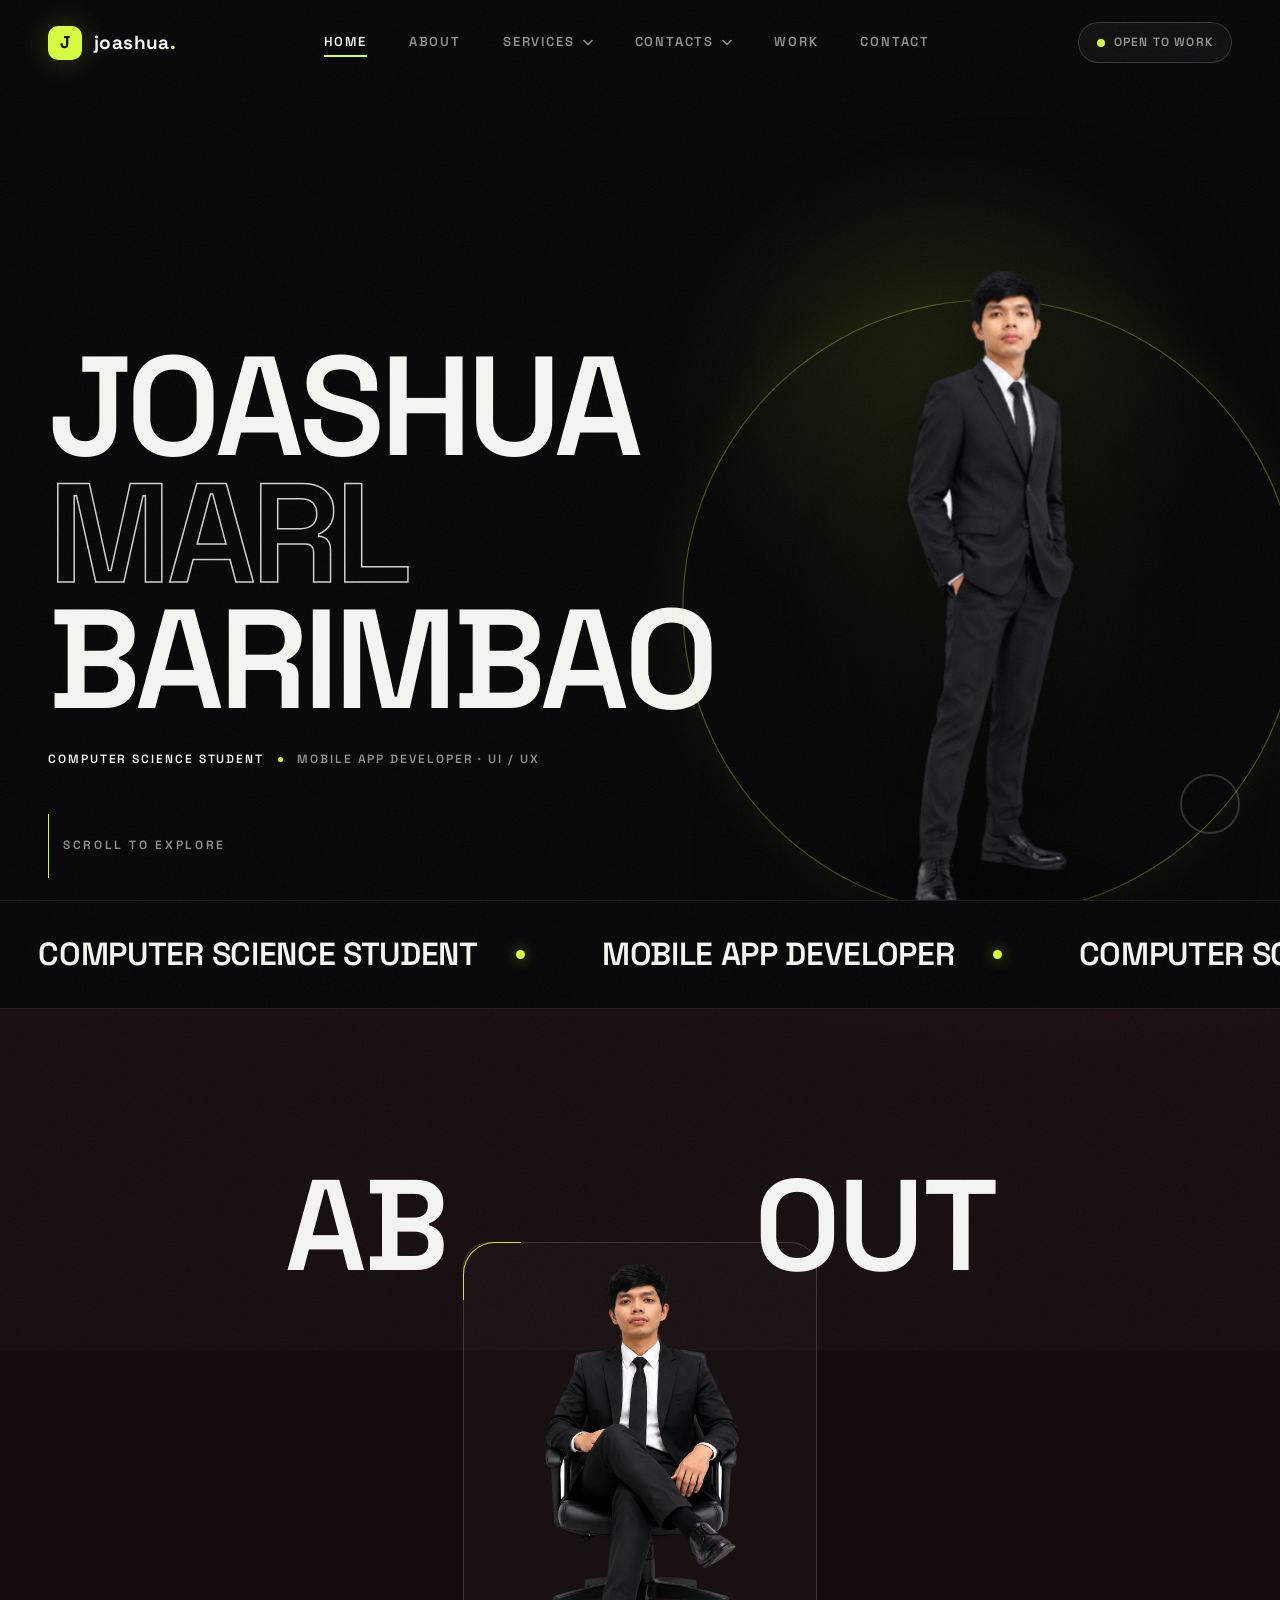
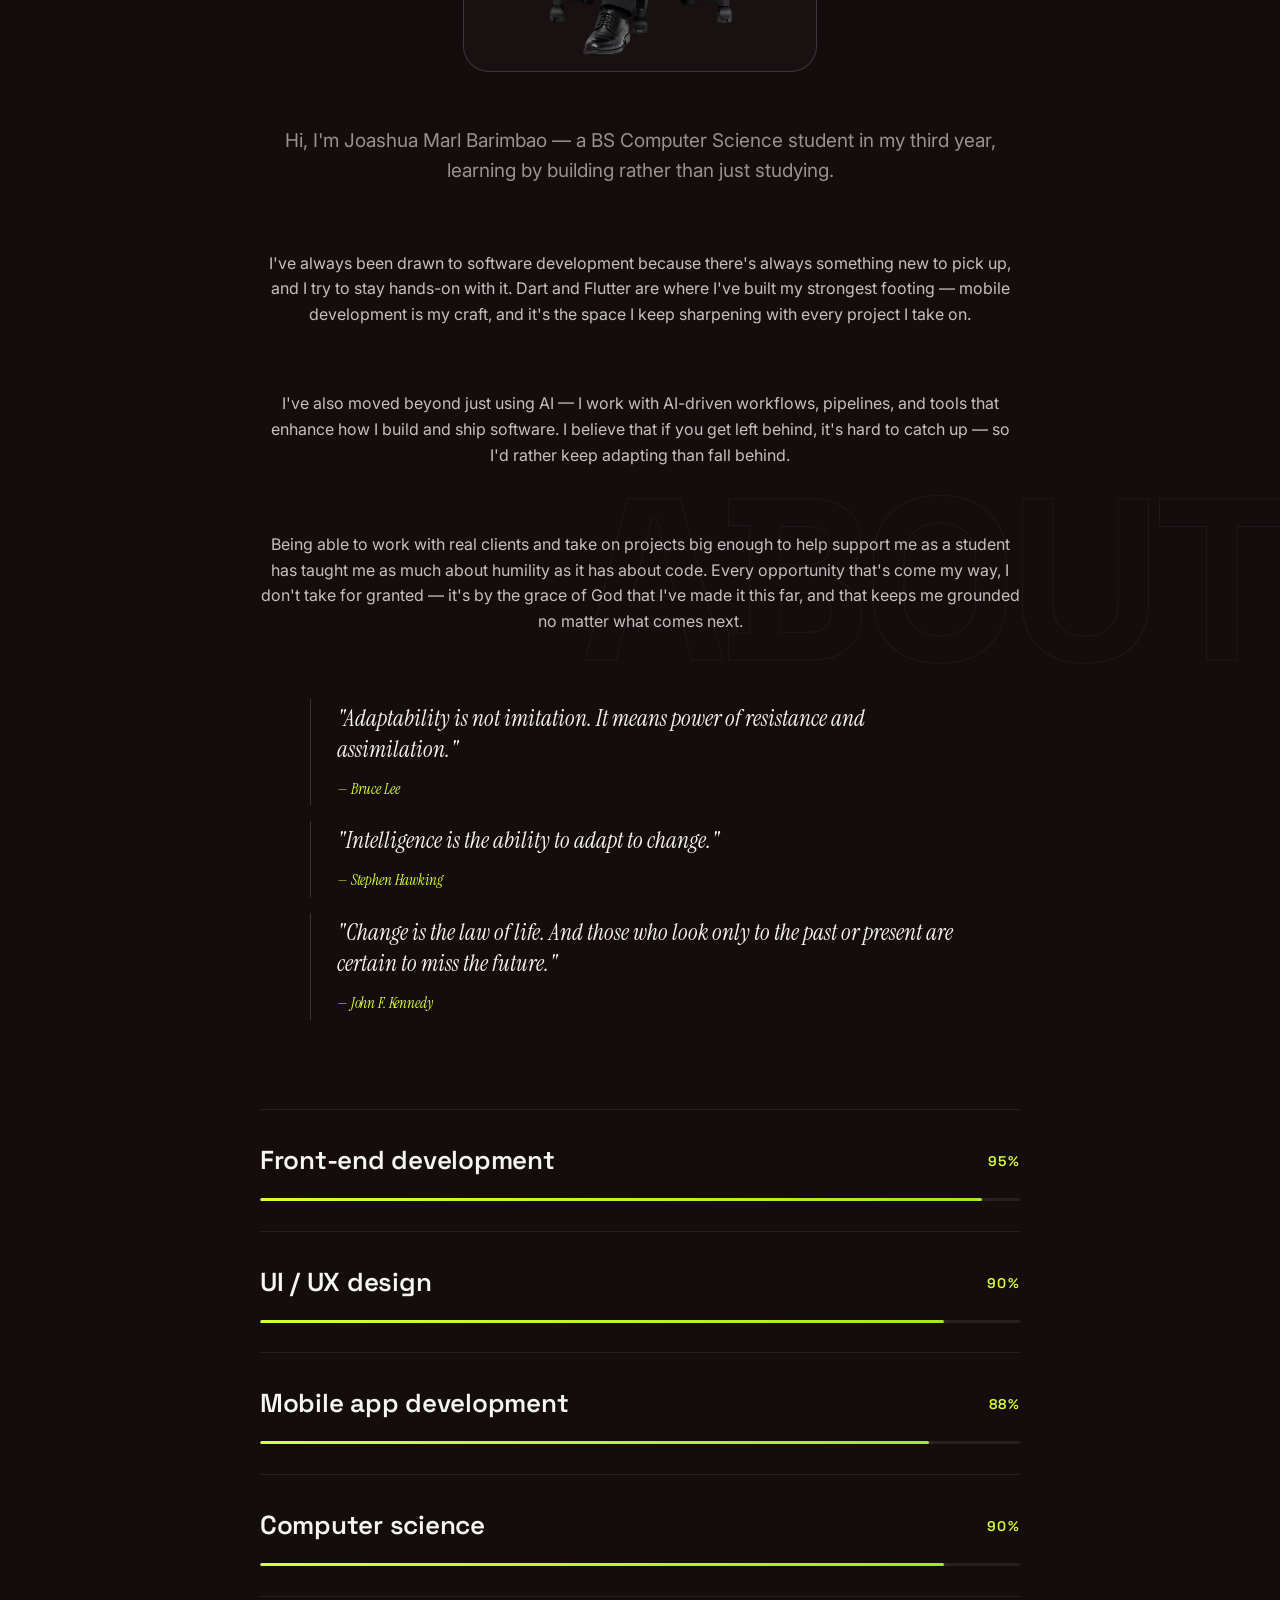
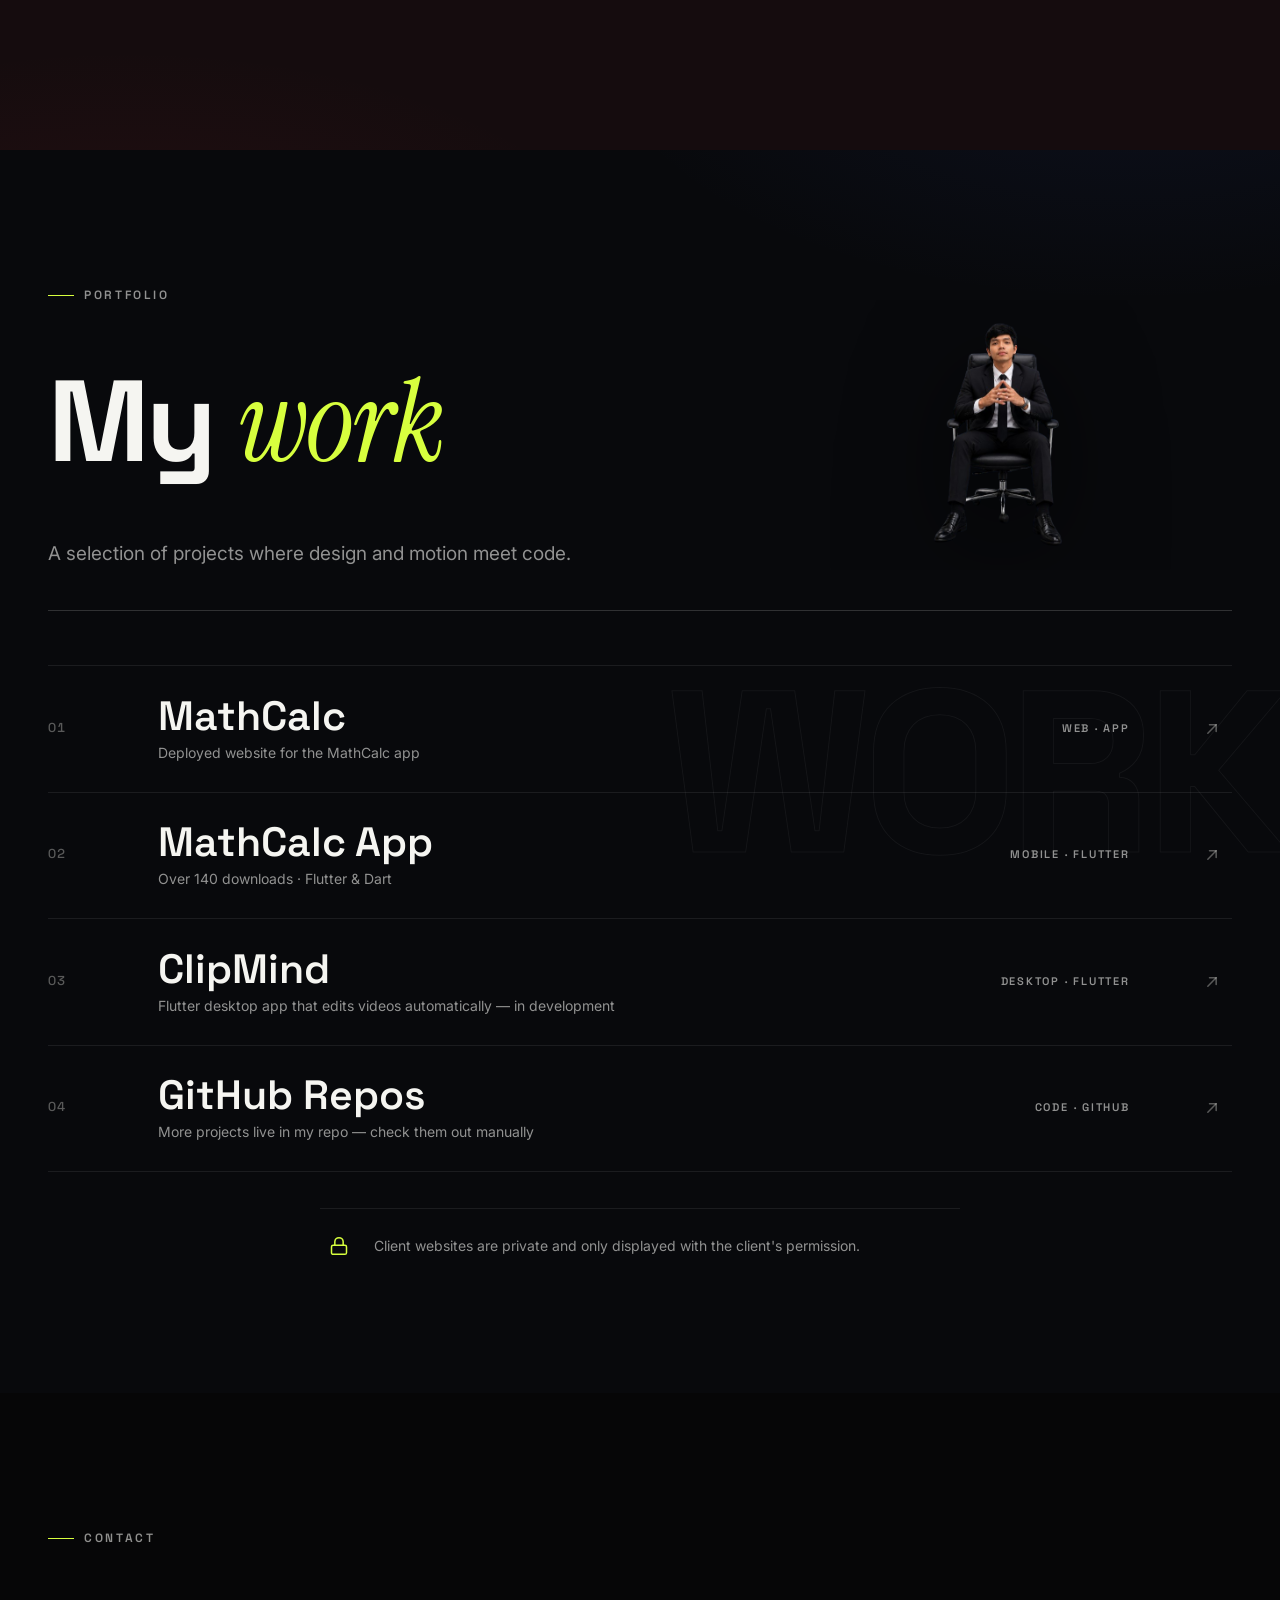
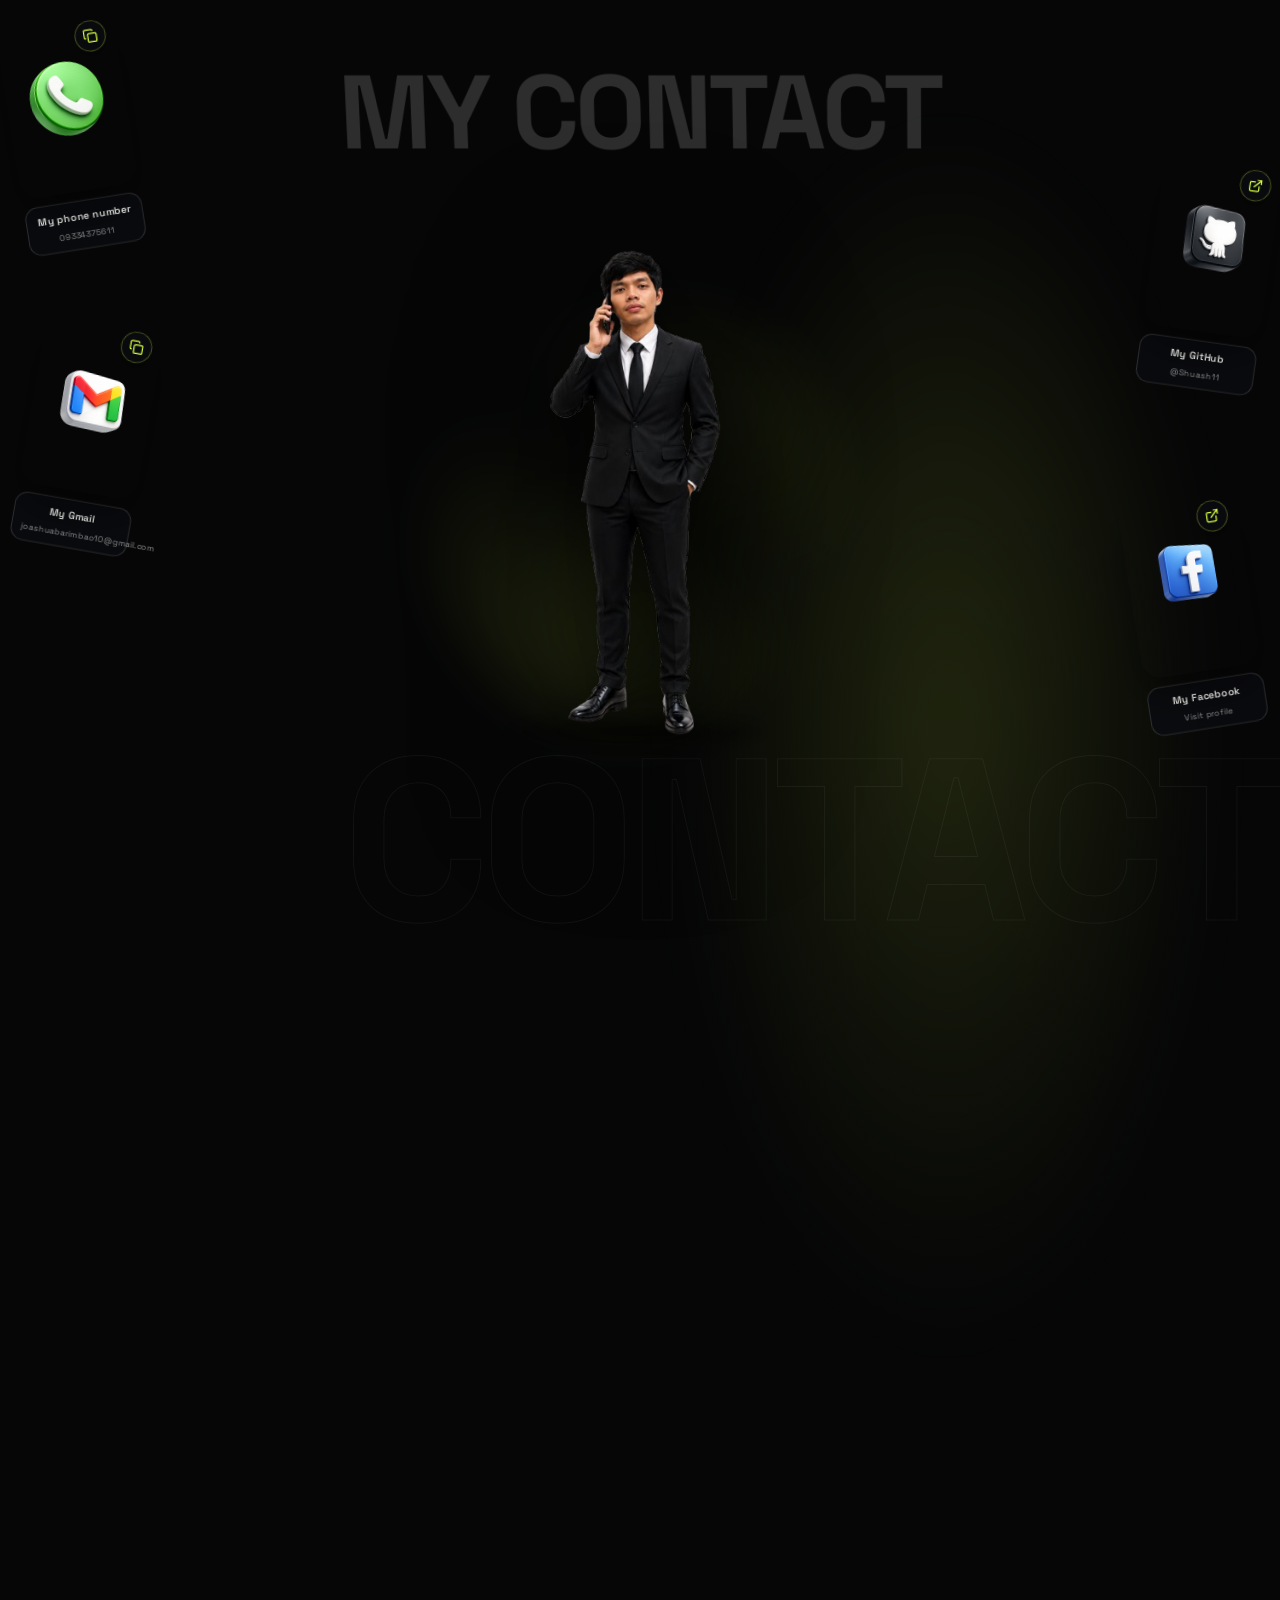
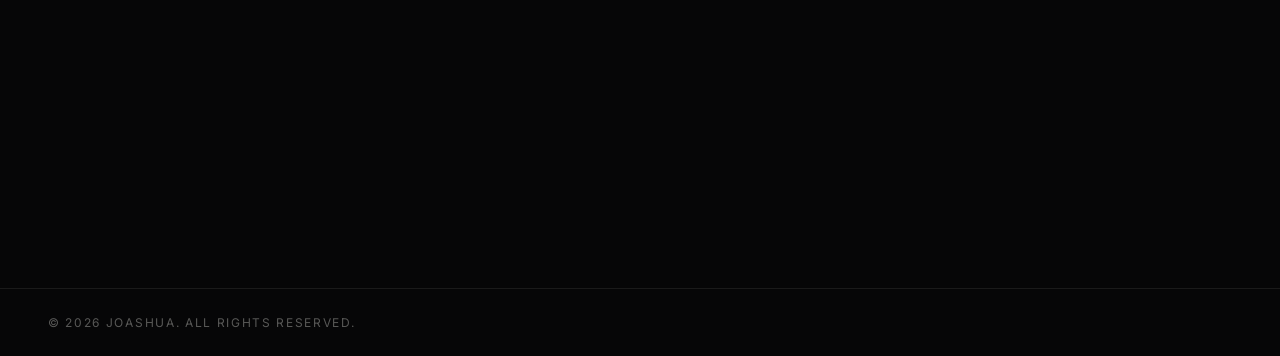
==== commit 7ffa4000: "feat(pages): editorial work index redesign - remove AI-slop patterns" ====
--- a/index.html
+++ b/index.html
@@ -15,8 +15,8 @@
       href="https://fonts.googleapis.com/css2?family=Inter:wght@400;500;600&family=Instrument+Serif:ital@0;1&family=Space+Grotesk:wght@400;500;600;700&display=swap"
       rel="stylesheet"
     />
-    <script type="module" crossorigin src="./assets/index-CjGaDzRy.js"></script>
-    <link rel="stylesheet" crossorigin href="./assets/index-CHnig7Fd.css">
+    <script type="module" crossorigin src="./assets/index-DqAV1yC_.js"></script>
+    <link rel="stylesheet" crossorigin href="./assets/index-DjeIbQg5.css">
   </head>
   <body>
     <div id="root"></div>
--- a/assets/index-DjeIbQg5.css
+++ b/assets/index-DjeIbQg5.css
@@ -0,0 +1 @@
+#about{background:radial-gradient(1100px 520px at 82% -12%,rgba(199,42,55,.18),transparent 62%),radial-gradient(900px 480px at 10% 108%,rgba(199,42,55,.1),transparent 60%),#150c0e}.about__head{text-align:center}.about__title{display:flex;justify-content:center;white-space:nowrap;font-size:clamp(52px,9.5vw,132px);text-transform:uppercase;letter-spacing:-.02em}.about__split{display:inline-block;will-change:transform}.about__title .about__split:first-child{margin-right:-.02em}.about__img{position:relative;display:flex;justify-content:center;margin-top:clamp(-56px,-5vh,-28px)}.about__frame{position:relative;padding:clamp(10px,1.4vw,16px);border-radius:var(--r-lg);border:1px solid var(--glass-line-strong);background:#ffffff05}.about__frame:after{content:"";position:absolute;top:-1px;left:-1px;width:58px;height:58px;border-top:1px solid var(--accent);border-left:1px solid var(--accent);border-radius:calc(var(--r-lg) + 6px) 0 0 0;opacity:.9;pointer-events:none}.about__frame img{height:clamp(280px,44vh,480px);width:auto;object-fit:contain;border-radius:calc(var(--r-lg) - 6px)}.about__body{max-width:760px;margin:clamp(44px,6vh,76px) auto 0;text-align:center}.about__lead{margin-inline:auto;color:var(--text)}.about__para{color:#f5f5f1c7}.about__quotes{display:grid;gap:16px;max-width:660px;margin-inline:auto}.quote{text-align:left;padding:4px 0 4px 26px;border-left:1px solid var(--line-strong)}.quote__text{font-family:var(--serif);font-style:italic;font-weight:400;font-size:clamp(18px,2vw,23px);line-height:1.35;color:var(--text)}.quote .display--serif{display:inline-block;margin-top:12px;font-size:15px}.skill{border-top:1px solid var(--line);padding:clamp(20px,2.6vw,30px) 0;text-align:left}.skill:last-child{border-bottom:1px solid var(--line)}.skill__row{display:flex;align-items:center;justify-content:space-between;gap:20px}.skill__name{font-family:var(--sans);font-size:clamp(18px,2.2vw,26px);font-weight:600;letter-spacing:-.01em}.skill__pct{font-family:var(--sans);font-size:14px;font-weight:600;letter-spacing:.1em;color:var(--accent)}.skill__bar{margin-top:16px;height:3px;border-radius:99px;background:#ffffff14;overflow:hidden}.skill__bar-fill{display:block;height:100%;width:0;border-radius:inherit;background:linear-gradient(90deg,#d7ff3e,#a8e626);box-shadow:0 0 16px #d7ff3e73;transition:width 1.4s var(--ease-out)}@media (max-width: 900px){.about__title{font-size:clamp(44px,15vw,96px)}.about__img{margin-top:clamp(-40px,-4vh,-20px)}.about__frame img{height:clamp(240px,38vh,380px)}.quote{padding:18px 20px}}.contact{position:relative;overflow:hidden}.contact .container{position:relative;z-index:2}.contact .hero__scrim{opacity:.6}.contact__lead{max-width:460px}.contact-stage{position:relative;height:clamp(560px,90vh,900px);margin-top:clamp(18px,3vh,34px)}.contact-stage__title{--title-morph-y: 0px;--title-morph-scale: 1;--title-morph-rotate: 0deg;position:absolute;left:50%;top:14%;z-index:0;transform:perspective(900px) translate3d(-50%,calc(-50% + var(--title-morph-y)),0) rotateX(var(--title-morph-rotate)) scale(var(--title-morph-scale));font-family:var(--sans);font-weight:700;font-size:clamp(52px,8.5vw,132px);letter-spacing:-.035em;line-height:.9;white-space:nowrap;color:#f5f5f129;pointer-events:none;-webkit-user-select:none;user-select:none;transition:transform .25s linear;will-change:transform}.contact-stage:not(.is-in) .contact-stage__title{opacity:0;transform:perspective(900px) translate3d(-50%,calc(-50% + var(--title-morph-y) - 44px),0) rotateX(-12deg) scale(.9)}.contact-stage.is-in .contact-stage__title{animation:contactTitleEnter 1s var(--ease-out) .08s backwards}@keyframes contactTitleEnter{0%{opacity:0;transform:perspective(900px) translate3d(-50%,calc(-50% + var(--title-morph-y) - 44px),0) rotateX(-12deg) scale(.9)}to{opacity:1;transform:perspective(900px) translate3d(-50%,calc(-50% + var(--title-morph-y)),0) rotateX(var(--title-morph-rotate)) scale(var(--title-morph-scale))}}.contact-float{position:absolute;top:0;right:0;bottom:0;left:0}.contact-avatar{position:absolute;left:50%;bottom:4%;transform:translate(-50%);z-index:2}.contact-avatar__glow{position:absolute;left:50%;top:54%;transform:translate(-50%,-50%);z-index:0;width:min(120%,640px);aspect-ratio:1;border-radius:50%;background:conic-gradient(from 200deg,#d7ff3e59,#d7ff3e00 30%,#d7ff3e29 55%,#d7ff3e00 78%,#d7ff3e59);filter:blur(36px);opacity:.38;pointer-events:none}.contact-avatar img{position:relative;z-index:1;height:clamp(380px,58vh,700px);width:auto;max-width:none;object-fit:contain;filter:drop-shadow(0 40px 80px rgba(0,0,0,.6)) drop-shadow(0 10px 22px rgba(0,0,0,.4))}.contact-avatar__ground{position:absolute;left:50%;bottom:1%;transform:translate(-50%);z-index:0;width:min(74%,460px);height:30px;border-radius:50%;background:radial-gradient(ellipse at center,rgba(0,0,0,.5) 0%,rgba(0,0,0,.18) 60%,transparent 80%);filter:blur(5px);pointer-events:none}.contact-stage:not(.is-in) .contact-avatar{opacity:0}.contact-stage.is-in .contact-avatar{animation:contactAvatarEnter .9s var(--ease-out) .05s backwards}@keyframes contactAvatarEnter{0%{opacity:0}}.contact-asset{--enter-from: -90px;--enter-delay: 0s;--float-d: 0s;--morph-x: 0px;--morph-y: 0px;--morph-rotate: 0deg;--morph-scale: 1;position:absolute;z-index:3;width:clamp(110px,10vw,150px);padding:0;border:0;background:none;cursor:pointer;text-align:center;-webkit-tap-highlight-color:transparent;transform:translate3d(var(--morph-x),var(--morph-y),0) rotate(var(--morph-rotate)) scale(var(--morph-scale));transition:transform .35s var(--ease-out),filter .3s ease}.contact-asset--1{left:5%;top:13%;--enter-from: -90px;--enter-delay: 0s;--float-d: 0s}.contact-asset--2{right:5%;top:13%;--enter-from: 90px;--enter-delay: .14s;--float-d: -1.4s}.contact-asset--3{left:8%;bottom:16%;--enter-from: -90px;--enter-delay: .28s;--float-d: -2.6s}.contact-asset--4{right:8%;bottom:16%;--enter-from: 90px;--enter-delay: .42s;--float-d: -3.8s}.contact-stage:not(.is-in) .contact-asset{opacity:0;transform:translate3d(calc(var(--morph-x) + var(--enter-from)),var(--morph-y),0) rotate(var(--morph-rotate)) scale(.8)}.contact-stage.is-in .contact-asset{animation:contactAssetEnter .9s var(--ease-out) var(--enter-delay, 0s) backwards}@keyframes contactAssetEnter{0%{opacity:0;transform:translate3d(calc(var(--morph-x) + var(--enter-from)),var(--morph-y),0) rotate(var(--morph-rotate)) scale(.8)}to{opacity:1;transform:translate3d(var(--morph-x),var(--morph-y),0) rotate(var(--morph-rotate)) scale(var(--morph-scale))}}.contact-asset img{display:block;width:100%;height:auto;border-radius:22px;box-shadow:0 22px 45px #00000073;animation:contactAssetFloat 5.2s ease-in-out infinite;animation-delay:var(--float-d, 0s);will-change:transform}@keyframes contactAssetFloat{0%,to{transform:translateY(0) rotate(-1.5deg)}50%{transform:translateY(-16px) rotate(1.5deg)}}.contact-asset:hover{transform:translate3d(var(--morph-x),calc(var(--morph-y) - 12px),0) rotate(var(--morph-rotate)) scale(1.08)}.contact-asset:hover img{filter:drop-shadow(0 26px 34px rgba(0,0,0,.55))}.contact-asset:active img{transform:translateY(3px)}.contact-asset__chip{position:absolute;top:10px;right:10px;width:34px;height:34px;display:grid;place-items:center;border-radius:50%;background:#0a0b0fe0;border:1px solid var(--accent-line);color:var(--accent);box-shadow:0 6px 18px #0006;pointer-events:none;z-index:1}.contact-asset__chip svg{width:16px;height:16px}.contact-asset__hint{position:absolute;top:-40px;left:50%;transform:translate(-50%,8px);padding:7px 14px;border-radius:999px;background:#101218eb;border:1px solid var(--accent-line);color:var(--text);font-family:var(--sans);font-size:12px;font-weight:600;letter-spacing:.02em;white-space:nowrap;opacity:0;pointer-events:none;transition:opacity .25s ease,transform .25s var(--ease-out);z-index:2}.contact-asset:hover .contact-asset__hint{opacity:1;transform:translate(-50%)}.contact-asset__label{display:block;margin-top:10px;padding:8px 10px;font-family:var(--sans);letter-spacing:.02em;color:var(--text);background:#0a0b0fe0;border:1px solid var(--glass-line-strong);border-radius:14px;pointer-events:none}.contact-asset__label strong,.contact-asset__label small{display:block;white-space:nowrap}.contact-asset__label strong{font-size:11px;font-weight:650}.contact-asset__label small{margin-top:3px;font-size:9px;color:var(--muted)}.contact-grid{display:grid;grid-template-columns:1fr;gap:clamp(40px,5vw,80px)}@media (min-width: 900px){.contact-grid{grid-template-columns:5fr 7fr}}.contact-panel,.contact-form{background:var(--bg-2);border:1px solid var(--glass-line-strong);border-radius:var(--r-lg)}.contact-panel{padding:clamp(24px,3vw,40px)}.contact-row{display:flex;align-items:center;justify-content:space-between;gap:16px;flex-wrap:wrap;padding:22px 0;border-top:1px solid var(--line)}.contact-panel .contact-row:first-child{padding-top:0;border-top:0}.contact-panel .contact-row:last-child{padding-bottom:0}.contact-row__label{font-size:12px;font-weight:600;letter-spacing:.18em;text-transform:uppercase;color:var(--muted)}.contact-row__value{font-family:var(--sans);font-size:17px;font-weight:600;transition:color .3s ease}a.contact-row__value:hover{color:var(--accent)}.contact-socials{display:flex;align-items:center;gap:14px}.contact-socials a{display:inline-flex;opacity:.8;transition:opacity .3s ease,transform .3s var(--ease-out)}.contact-socials a:hover{opacity:1;transform:translateY(-2px)}.contact-socials a:hover img{filter:brightness(0) invert(92%) sepia(58%) saturate(1150%) hue-rotate(18deg) brightness(107%) contrast(104%)}.contact-form{padding:clamp(28px,3vw,44px)}.field{position:relative;margin-bottom:clamp(24px,3vw,32px)}.field label{display:block;margin-bottom:10px;font-family:var(--sans);font-size:11px;font-weight:600;letter-spacing:.2em;text-transform:uppercase;color:var(--muted)}.field input,.field textarea,.field select{width:100%;padding:18px 20px;border:1px solid var(--glass-line-strong);border-radius:var(--r-sm);background:var(--bg-2);color:var(--text);font-size:16px;outline:none;transition:border-color .35s ease,background .35s ease}.field select{-moz-appearance:none;appearance:none;-webkit-appearance:none;padding-right:48px;background-image:url("data:image/svg+xml,%3Csvg xmlns='http://www.w3.org/2000/svg' width='12' height='8' viewBox='0 0 12 8' fill='none' stroke='%23f5f5f1' stroke-width='1.6' stroke-linecap='round' stroke-linejoin='round'%3E%3Cpath d='M1 1.5 6 6.5l5-5'/%3E%3C/svg%3E");background-repeat:no-repeat;background-position:right 18px center}.field select option{background:var(--bg-2);color:var(--text)}.field textarea{resize:vertical;min-height:150px}.field input:focus,.field textarea:focus,.field select:focus{border-color:var(--accent);background:#ffffff08}.field:after{content:"";position:absolute;left:0;bottom:-1px;height:2px;width:100%;background:var(--accent);transform:scaleX(0);transform-origin:right;transition:transform .5s var(--ease)}.field:focus-within:after{transform:scaleX(1);transform-origin:left}.form-note{margin-top:18px;font-size:13px;color:var(--muted);min-height:1.4em}.form-note.is-success{color:var(--accent)}@media (max-width: 970px){.contact-stage{height:auto;display:flex;flex-direction:column}.contact-stage__title{position:static;transform:none;margin:clamp(14px,3vh,24px) 0 0;text-align:center;font-size:clamp(44px,13vw,84px);white-space:normal}.contact-stage:not(.is-in) .contact-stage__title{opacity:0;transform:translateY(-24px)}.contact-float{position:static;display:grid;grid-template-columns:repeat(2,minmax(0,1fr));gap:clamp(18px,4vw,28px) 16px;margin-top:clamp(16px,3vh,28px)}.contact-avatar{position:static;transform:none;grid-column:1 / -1;justify-self:center;margin-top:10px}.contact-avatar img{height:clamp(280px,40vh,420px);margin-inline:auto}.contact-avatar__glow{width:min(88vw,380px)}.contact-asset{position:static;width:min(160px,40vw);justify-self:center}.contact-asset__label strong,.contact-asset__label small{white-space:normal;overflow-wrap:anywhere}.contact-asset__label small[data-mobile-text]{font-size:0}.contact-asset__label small[data-mobile-text]:after{content:attr(data-mobile-text);font-size:9px}}.footer{border-top:1px solid var(--line);padding:24px 0}.footer__bottom{display:flex;flex-wrap:wrap;gap:12px;justify-content:space-between;align-items:center;font-size:12px;letter-spacing:.14em;text-transform:uppercase;color:var(--faint)}.header{position:fixed;top:0;left:0;width:100%;z-index:100;padding:22px 0;border-bottom:1px solid transparent;transition:transform .6s var(--ease-out),background .4s ease,border-color .4s ease,padding .4s ease}.header--scrolled{background:#060607b8;-webkit-backdrop-filter:blur(18px);backdrop-filter:blur(18px);border-bottom-color:var(--glass-line)}.header--hidden{transform:translateY(-110%)}.header__inner{display:flex;align-items:center;justify-content:space-between;gap:24px}.logo{display:flex;align-items:center;gap:12px;font-family:var(--sans);font-weight:700;font-size:19px;letter-spacing:.02em;will-change:transform}.logo__mark{width:34px;height:34px;display:grid;place-items:center;border-radius:10px;background:var(--accent);color:var(--accent-ink);font-size:17px;box-shadow:0 0 30px #d7ff3e38;transition:transform .6s var(--ease)}.logo:hover .logo__mark{transform:rotate(-8deg) scale(1.08)}.logo__dot{color:var(--accent)}.nav__list{display:flex;align-items:center;gap:6px}.nav__link{position:relative;display:inline-flex;align-items:center;gap:8px;padding:10px 18px;font-family:var(--sans);font-size:13px;font-weight:600;letter-spacing:.14em;text-transform:uppercase;color:var(--muted);transition:color .3s ease}.nav__link:after{content:"";position:absolute;left:18px;right:18px;bottom:6px;height:2px;background:var(--accent);transform:scaleX(0);transform-origin:right;transition:transform .45s var(--ease)}.nav__link:hover,.nav__link.is-active{color:var(--text)}.nav__link:hover:after,.nav__link.is-active:after{transform:scaleX(1);transform-origin:left}.dropdown{position:relative}.dropdown__arrow{display:inline-flex;transition:transform .35s var(--ease)}.dropdown__trigger.is-open .dropdown__arrow{transform:rotate(180deg)}.dropdown-menu{position:absolute;top:calc(100% + 10px);left:0;min-width:260px;max-width:min(340px,84vw);padding:8px;border-radius:var(--r-md);background:#0a0a0ee6;-webkit-backdrop-filter:blur(18px);backdrop-filter:blur(18px);border:1px solid var(--glass-line-strong);box-shadow:inset 0 1px #ffffff0f,0 30px 60px -20px #000c;z-index:130;opacity:0;visibility:hidden;transform:translateY(10px) scale(.98);transform-origin:top left;transition:opacity .3s var(--ease-out),transform .3s var(--ease-out),visibility 0s linear .3s}.dropdown-menu.is-open{opacity:1;visibility:visible;transform:none;transition:opacity .3s var(--ease-out),transform .3s var(--ease-out)}.dropdown-menu a{display:block;padding:11px 14px;font-family:var(--sans);font-size:12px;font-weight:600;letter-spacing:.12em;text-transform:uppercase;color:var(--muted);border-radius:var(--r-sm);transition:color .25s ease,background-color .25s ease}.dropdown-menu a:hover{color:var(--accent-ink);background-color:var(--accent)}.header__status{display:inline-flex;align-items:center;gap:9px;padding:10px 18px;border:1px solid var(--glass-line-strong);border-radius:999px;background:var(--glass);-webkit-backdrop-filter:blur(10px);backdrop-filter:blur(10px);font-family:var(--sans);font-size:12px;font-weight:600;letter-spacing:.1em;text-transform:uppercase;color:var(--muted);white-space:nowrap;transition:border-color .3s ease,color .3s ease}.header__status:hover{border-color:var(--accent);color:var(--text)}.header__status .pulse{width:8px;height:8px;border-radius:50%;background:var(--accent);animation:statusPulse 2s ease infinite}@keyframes statusPulse{0%,to{box-shadow:0 0 #d7ff3e80}50%{box-shadow:0 0 0 6px #d7ff3e00}}.nav-toggle{display:none}@media (max-width: 900px){.header{padding:14px 0}.nav,.header__status{display:none}.nav-toggle{position:relative;z-index:110;display:inline-flex;flex-direction:column;align-items:center;justify-content:center;gap:6px;width:44px;height:44px;border:1px solid var(--glass-line-strong);border-radius:50%;background:var(--glass);-webkit-backdrop-filter:blur(10px);backdrop-filter:blur(10px)}.nav-toggle span{display:block;width:18px;height:2px;background:var(--text);transition:transform .4s var(--ease),opacity .3s ease}.nav-toggle.is-open span:nth-child(1){transform:translateY(4px) rotate(45deg)}.nav-toggle.is-open span:nth-child(2){transform:translateY(-4px) rotate(-45deg)}}.hero{position:relative;min-height:100svh;display:flex;align-items:flex-end;overflow:hidden;padding-top:120px}.hero__bg{position:absolute;top:0;right:0;bottom:0;left:0;z-index:0}.hero__glow{position:absolute;right:-4%;top:4%;width:60%;height:82%;background:radial-gradient(closest-side,rgba(215,255,62,.14),transparent 72%);filter:blur(30px);pointer-events:none;transition:opacity .3s linear}.hero__scrim{position:absolute;top:0;right:0;bottom:0;left:0;background:linear-gradient(to top,var(--bg) 8%,rgba(6,6,7,.3) 46%,rgba(6,6,7,0) 68%)}.hero__content{position:relative;z-index:2;width:100%;padding-bottom:clamp(28px,4vw,48px)}.hero__inner{position:relative;display:grid;grid-template-columns:7fr 5fr;align-items:end;min-height:calc(100svh - 180px);column-gap:clamp(12px,2vw,32px)}.hero__text{position:relative;z-index:0;min-width:0;padding-bottom:clamp(4px,1.6vh,20px)}.hero__title{font-family:var(--sans);font-size:clamp(64px,11vw,168px);font-weight:600;letter-spacing:-.035em;line-height:.9;text-transform:uppercase;will-change:transform}.hero__title .row{display:block;width:calc(100% + .24em);padding-bottom:.06em;margin-bottom:-.06em;overflow:hidden;animation:heroTitleMorph 8s ease-in-out infinite alternate;will-change:transform}.hero__title .row:nth-child(2){animation-delay:1.2s}.hero__title .row:nth-child(3){animation-delay:2.4s}@keyframes heroTitleMorph{0%{transform:translateY(0) skew(0)}to{transform:translateY(-2.5%) skew(-1.4deg)}}.hero__title .row>span{display:block;transform:translateY(112%);animation:heroRise 1.2s var(--ease-out) forwards;animation-delay:var(--d, 0s);will-change:transform}@keyframes heroRise{to{transform:translateY(0)}}.hero__title .row--outline>span{color:transparent;-webkit-text-stroke:1.5px rgba(245,245,241,.85)}.hero__meta{display:flex;flex-wrap:wrap;align-items:center;gap:14px;margin-top:clamp(20px,3vh,30px);font-family:var(--sans);font-size:12px;font-weight:600;letter-spacing:.16em;text-transform:uppercase;color:var(--muted)}.hero__meta span:first-child{color:var(--text)}.hero__meta-dot{width:5px;height:5px;border-radius:50%;background:var(--accent)}.hero__scroll{display:inline-flex;align-items:center;gap:14px;margin-top:clamp(24px,5vh,52px);font-family:var(--sans);font-size:12px;font-weight:600;letter-spacing:.22em;text-transform:uppercase;color:var(--muted);opacity:0;animation:heroFadeUp 1s var(--ease-out) .7s forwards}.hero__scroll .line{position:relative;width:1px;height:64px;background:var(--glass-line-strong);overflow:hidden}.hero__scroll .line:after{content:"";position:absolute;top:0;right:0;bottom:0;left:0;background:var(--accent);animation:heroScrollDrop 1.8s var(--ease-out) infinite}@keyframes heroScrollDrop{0%{transform:translateY(-100%)}60%,to{transform:translateY(100%)}}@keyframes heroFadeUp{0%{opacity:0;transform:translateY(16px)}to{opacity:1;transform:translateY(0)}}.hero__figure{position:relative;z-index:1;display:flex;align-items:flex-end;justify-content:center;height:clamp(400px,68vh,760px);will-change:transform}.hero__figure:before{content:"";position:absolute;left:50%;top:52%;transform:translate(-50%,-50%);width:min(118%,620px);aspect-ratio:1;border-radius:50%;border:1px solid var(--accent-line);background:radial-gradient(closest-side,rgba(215,255,62,.05),transparent 70%);box-shadow:0 0 60px #d7ff3e0f;pointer-events:none}.hero__figure:after{content:"";position:absolute;left:50%;bottom:1.5%;transform:translate(-50%);width:54%;height:11%;border-radius:50%;background:radial-gradient(ellipse at center,rgba(0,0,0,.58) 0%,rgba(0,0,0,.24) 55%,transparent 78%);filter:blur(2px);pointer-events:none}.hero__img{position:relative;z-index:2;height:100%;width:auto;max-width:100%;object-fit:contain;filter:drop-shadow(0 46px 90px rgba(0,0,0,.55)) drop-shadow(0 10px 24px rgba(0,0,0,.4));animation:heroFloat 7s ease-in-out infinite alternate;will-change:transform}@keyframes heroFloat{0%{transform:translateY(0)}to{transform:translateY(-18px)}}.hero__progress{position:absolute;right:clamp(20px,3vw,40px);bottom:clamp(36px,5vw,64px);z-index:2;width:64px;height:64px;display:none}@media (min-width: 900px){.hero__progress{display:block}}.hero__progress svg{transform:rotate(-90deg)}.hero__progress .track{fill:none;stroke:var(--line-strong);stroke-width:2}.hero__progress .bar{fill:none;stroke:var(--accent);stroke-width:2;stroke-linecap:round;stroke-dasharray:1;stroke-dashoffset:1}@media (max-width: 900px){.hero{padding-top:96px}.hero__inner{grid-template-columns:1fr;min-height:calc(100svh - 150px);row-gap:8px}.hero__title{font-size:clamp(56px,17vw,108px)}.hero__meta{margin-top:18px;gap:10px;font-size:10px;letter-spacing:.12em}.hero__scroll{margin-top:22px;font-size:10px;letter-spacing:.18em}.hero__scroll .line{height:40px}.hero__figure{height:clamp(320px,46vh,470px)}.hero__figure:before{width:min(100%,420px)}.hero__glow{width:90%;right:-20%;top:26%;height:66%}}.lightbox{position:fixed;top:0;right:0;bottom:0;left:0;z-index:9999;display:flex;align-items:center;justify-content:center;padding:24px;background:#04070deb;-webkit-backdrop-filter:blur(8px);backdrop-filter:blur(8px);opacity:0;transition:opacity .3s ease;cursor:zoom-out}.lightbox.is-open{opacity:1}.lightbox__fig{margin:0;display:flex;flex-direction:column;align-items:center;max-width:min(92vw,780px);padding:clamp(14px,2vw,22px) clamp(14px,2vw,22px) clamp(24px,3vw,34px);background:var(--bg-2);border:1px solid var(--glass-line-strong);border-radius:var(--r-lg);cursor:default;outline:none}.lightbox__fig img{max-width:100%;max-height:calc(86vh - 190px);border-radius:var(--r-md);box-shadow:0 40px 120px #0009;transform:scale(.94);transition:transform .35s var(--ease-out)}.lightbox.is-open .lightbox__fig img{transform:scale(1)}.lightbox__cap{margin-top:18px;text-align:center}.lightbox__name{font-family:var(--sans);font-size:26px;font-weight:600;letter-spacing:-.01em;color:var(--text)}.lightbox__cat{display:inline-block;margin-top:6px;font-size:11px;letter-spacing:.18em;text-transform:uppercase;color:var(--muted)}.lightbox__desc{margin:10px auto 0;font-size:14px;line-height:1.5;color:var(--muted);max-width:520px}.lightbox__link{display:inline-block;margin-top:16px;padding:11px 24px;border-radius:999px;background:var(--accent);color:var(--accent-ink);font-family:var(--sans);font-size:13px;font-weight:600;letter-spacing:.02em;transition:filter .25s ease}.lightbox__link:hover{filter:brightness(1.12)}@media (max-width: 600px){.lightbox__fig img{max-height:calc(80vh - 210px)}.lightbox__name{font-size:21px}}.marquee{position:relative;overflow:hidden;padding:clamp(18px,2.6vw,28px) 0;border-top:1px solid var(--glass-line);border-bottom:1px solid var(--glass-line);white-space:nowrap;-webkit-user-select:none;user-select:none}.marquee__track{display:inline-flex;align-items:center;animation:marqueeScroll 22s linear infinite;will-change:transform}.marquee__group{display:inline-flex;align-items:center}.marquee__item{display:inline-flex;align-items:center;gap:clamp(20px,3vw,40px);padding:0 clamp(20px,3vw,40px);font-family:var(--sans);font-size:clamp(20px,2.6vw,32px);font-weight:600;text-transform:uppercase;letter-spacing:-.01em;color:var(--text)}.marquee__dot{width:9px;height:9px;border-radius:50%;background:var(--accent);flex-shrink:0;box-shadow:0 0 14px #d7ff3e80}@keyframes marqueeScroll{to{transform:translate(-50%)}}@media (max-width: 900px){.marquee{white-space:normal;padding:clamp(16px,4vw,22px) 0}.marquee__track{display:block;width:100%;animation:none}.marquee__group{display:grid;grid-template-columns:repeat(2,minmax(0,1fr));width:100%}.marquee__group:last-child{display:none}.marquee__group .marquee__item:nth-child(n+3){display:none}.marquee__item{min-width:0;justify-content:center;gap:8px;padding:0 10px;font-size:clamp(11px,3.4vw,15px);line-height:1.25;text-align:center;white-space:normal}.marquee__dot{width:6px;height:6px}}.mobile-menu{position:fixed;top:0;right:0;bottom:0;left:0;z-index:90;display:flex;flex-direction:column;justify-content:center;padding:96px clamp(24px,8vw,80px) 48px;background:var(--bg);clip-path:inset(0 0 100% 0);visibility:hidden;overflow-y:auto;overscroll-behavior:contain;transition:clip-path .8s var(--ease),visibility 0s linear .8s}.mobile-menu.is-open{clip-path:inset(0 0 0 0);visibility:visible;transition:clip-path .8s var(--ease)}.mobile-menu__link{display:flex;align-items:center;padding:8px 0;font-family:var(--sans);font-size:clamp(32px,8vw,54px);font-weight:600;letter-spacing:-.02em;text-transform:uppercase;text-align:left;color:var(--text);opacity:0;transform:translateY(30px);transition:opacity .6s ease,transform .6s var(--ease-out),color .3s ease;transition-delay:var(--d, 0s)}.mobile-menu.is-open .mobile-menu__link{opacity:1;transform:translateY(0)}.mobile-menu__link:hover{color:var(--accent)}.mobile-menu__toggle{width:100%;justify-content:space-between;gap:16px}.mobile-menu__arrow{display:inline-flex;color:var(--muted);transition:transform .35s var(--ease)}.mobile-menu__group.is-open .mobile-menu__arrow{transform:rotate(180deg)}.mobile-menu__sub{display:grid;grid-template-rows:0fr;visibility:hidden;transition:grid-template-rows .5s var(--ease),visibility 0s linear .5s}.mobile-menu__group.is-open .mobile-menu__sub{grid-template-rows:1fr;visibility:visible;transition:grid-template-rows .5s var(--ease)}.mobile-menu__sub>ul{overflow:hidden;min-height:0}.mobile-menu__sub a{display:block;padding:9px 0 9px 16px;font-family:var(--sans);font-size:clamp(16px,4.2vw,22px);font-weight:600;letter-spacing:.02em;text-transform:uppercase;color:var(--muted);transition:color .3s ease}.mobile-menu__sub a:hover{color:var(--accent)}.mobile-menu__meta{margin-top:44px;color:var(--muted);font-size:13px;letter-spacing:.14em;text-transform:uppercase;opacity:0;transform:translateY(30px);transition:opacity .6s ease,transform .6s var(--ease-out);transition-delay:var(--d, 0s)}.mobile-menu.is-open .mobile-menu__meta{opacity:1;transform:translateY(0)}.preloader{position:fixed;top:0;right:0;bottom:0;left:0;z-index:3000;display:flex;align-items:center;justify-content:center;background:var(--bg);clip-path:inset(0 0 0 0);transition:clip-path 1s var(--ease) .15s}.preloader.is-done{clip-path:inset(0 0 100% 0);pointer-events:none}.preloader__count{display:flex;align-items:flex-start;font-family:var(--sans);font-size:clamp(90px,22vw,260px);font-weight:600;letter-spacing:-.04em;line-height:1}.preloader__count .pct{color:var(--faint);font-size:.45em;margin-top:.35em}.preloader__label{position:absolute;bottom:clamp(28px,5vw,56px);left:50%;transform:translate(-50%);font-family:var(--sans);font-size:11px;font-weight:600;letter-spacing:.34em;text-transform:uppercase;color:var(--muted);white-space:nowrap}.preloader__label span{color:var(--accent)}#work{background:radial-gradient(900px 460px at 88% -10%,rgba(63,96,220,.09),transparent 60%),#08090c}.work-head{display:grid;grid-template-columns:minmax(0,7fr) minmax(0,5fr);gap:clamp(32px,5vw,80px);align-items:end;border-bottom:1px solid var(--line-strong);padding-bottom:clamp(24px,3.4vw,40px)}.work-head__intro{min-width:0}.work-head__title{font-family:var(--sans);font-weight:700;font-size:clamp(56px,9vw,132px);letter-spacing:-.035em;line-height:.92;color:var(--text);white-space:nowrap}.work-head__serif{font-family:var(--serif);font-style:italic;font-weight:400;letter-spacing:-.015em;color:var(--accent)}.work-head__lead{max-width:44ch}.work-head__figure{margin:0;display:flex;justify-content:center;align-items:flex-end;min-width:0}.work-head__figure img{height:clamp(240px,30vh,380px);width:auto;max-width:100%;object-fit:contain;filter:drop-shadow(0 26px 50px rgba(0,0,0,.6))}.work-index{margin-top:clamp(40px,6vh,72px);border-top:1px solid var(--line)}.work-row{position:relative;display:grid;grid-template-columns:72px minmax(0,1fr) auto 64px;grid-template-areas:"num name cat arrow" "num desc cat arrow";align-items:center;column-gap:clamp(16px,3vw,40px);row-gap:4px;padding:clamp(20px,3.2vh,32px) 0;border-bottom:1px solid var(--line);transition:background-color .35s ease}.work-row__num{grid-area:num;align-self:center;font-family:var(--sans);font-size:13px;font-weight:500;letter-spacing:.08em;font-variant-numeric:tabular-nums;color:var(--faint);transition:color .35s ease}.work-row__name{grid-area:name;align-self:end;font-size:clamp(26px,3.2vw,44px);font-weight:600;letter-spacing:-.02em;line-height:1.05;transition:transform .45s var(--ease-out)}.work-row__trigger{color:inherit;padding:0}.work-row__trigger:after{content:"";position:absolute;top:0;right:0;bottom:0;left:0;cursor:pointer}.work-row__trigger:focus-visible{outline:none}.work-row__desc{grid-area:desc;align-self:start;font-size:14px;line-height:1.5;color:var(--muted);max-width:52ch}.work-row__cat{grid-area:cat;justify-self:end;font-family:var(--sans);font-size:11px;font-weight:600;letter-spacing:.16em;text-transform:uppercase;color:var(--muted);white-space:nowrap}.work-row__arrow{grid-area:arrow;justify-self:end;display:grid;place-items:center;width:40px;height:40px;color:var(--faint);transition:transform .45s var(--ease-out),color .3s ease}.work-row__thumb{display:none}@media (hover: hover) and (pointer: fine){.work-row:hover{background-color:#ffffff07}.work-row:hover .work-row__num{color:var(--accent)}.work-row:hover .work-row__name{transform:translate(8px)}.work-row:hover .work-row__arrow{transform:translate(4px,-4px);color:var(--text)}}.work-row:has(.work-row__trigger:focus-visible){background-color:#ffffff07;outline:1px solid var(--accent-line);outline-offset:-1px}.work-row:has(.work-row__trigger:focus-visible) .work-row__num{color:var(--accent)}.work-preview{position:fixed;top:0;left:0;width:380px;height:272px;z-index:60;pointer-events:none;opacity:0;transition:opacity .25s ease;will-change:transform}.work-preview.is-active{opacity:1}.work-preview__frame{position:absolute;top:0;right:0;bottom:0;left:0;background:#0c0d11;border:1px solid var(--glass-line-strong);border-radius:10px;overflow:hidden;box-shadow:0 32px 80px -24px #000000d9}.work-preview__frame img{position:absolute;top:0;right:0;bottom:0;left:0;width:100%;height:100%;object-fit:contain;padding:12px;opacity:0;transition:opacity .3s ease}.work-preview__frame img.is-current{opacity:1}.work-note{display:flex;align-items:center;gap:16px;max-width:640px;margin:clamp(28px,4vh,44px) auto 0;padding:18px 0 0;border-top:1px solid var(--line)}.work-note__icon{flex:0 0 auto;display:grid;place-items:center;width:38px;height:38px;color:var(--accent)}.work-note__icon svg{width:20px;height:20px}.work-note__text{margin:0;font-size:14px;line-height:1.55;color:var(--muted)}@media (max-width: 900px){.work-head{grid-template-columns:minmax(0,1fr);gap:24px}.work-head__title{font-size:clamp(48px,15vw,88px)}.work-head__figure{justify-content:flex-start}.work-head__figure img{height:clamp(200px,26vh,300px)}.work-index{margin-top:36px}.work-row{grid-template-columns:30px minmax(0,1fr) 84px;grid-template-areas:"num name thumb" "num desc thumb" "num cat thumb";column-gap:16px;row-gap:6px}.work-row__num{align-self:start;padding-top:6px}.work-row__name{font-size:clamp(22px,6.4vw,30px)}.work-row__cat{justify-self:start;align-self:center}.work-row__arrow{display:none}.work-row__thumb{display:block;grid-area:thumb;align-self:center;aspect-ratio:4 / 3;background:#0c0d11;border:1px solid var(--line);border-radius:8px;overflow:hidden}.work-row__thumb img{width:100%;height:100%;object-fit:contain;padding:6px}}@media (min-width: 901px) and (hover: none),(min-width: 901px) and (pointer: coarse){.work-row{grid-template-columns:72px minmax(0,1fr) 96px auto 64px;grid-template-areas:"num name thumb cat arrow" "num desc thumb cat arrow"}.work-row__thumb{display:block;grid-area:thumb;align-self:center;aspect-ratio:4 / 3;background:#0c0d11;border:1px solid var(--line);border-radius:8px;overflow:hidden}.work-row__thumb img{width:100%;height:100%;object-fit:contain;padding:6px}}:root{--bg: #060607;--bg-2: #0b0b0e;--glass: rgba(255, 255, 255, .04);--glass-2: rgba(255, 255, 255, .065);--glass-line: rgba(255, 255, 255, .09);--glass-line-strong: rgba(255, 255, 255, .16);--line: rgba(255, 255, 255, .08);--line-strong: rgba(255, 255, 255, .16);--text: #f5f5f1;--muted: rgba(245, 245, 241, .58);--faint: rgba(245, 245, 241, .34);--accent: #d7ff3e;--accent-soft: rgba(215, 255, 62, .12);--accent-line: rgba(215, 255, 62, .32);--accent-ink: #0a0a0b;--serif: "Instrument Serif", Georgia, serif;--sans: "Space Grotesk", "Inter", system-ui, sans-serif;--body: "Inter", system-ui, sans-serif;--ease: cubic-bezier(.76, 0, .24, 1);--ease-out: cubic-bezier(.16, 1, .3, 1);--r-lg: 26px;--r-md: 18px;--r-sm: 12px;--container: 1360px}*,*:before,*:after{box-sizing:border-box;margin:0;padding:0}html{scroll-behavior:auto}body{background:var(--bg);color:var(--text);font-family:var(--body);font-size:16px;line-height:1.6;-webkit-font-smoothing:antialiased;overflow-x:hidden;min-height:100vh}img,svg,video{display:block;max-width:100%}a{color:inherit;text-decoration:none}ul,ol{list-style:none}button,input,textarea,select{font:inherit;color:inherit;background:none;border:none}button{cursor:pointer}::selection{background:var(--accent);color:var(--accent-ink)}body.no-scroll{overflow:hidden}.container{width:100%;max-width:var(--container);margin:0 auto;padding:0 clamp(20px,4vw,48px)}.section{padding:clamp(96px,12vw,170px) 0;position:relative}.section--tight{padding:clamp(80px,10vw,140px) 0}#about,#work,#contact{scroll-margin-top:84px}h1,h2,h3,h4{font-family:var(--sans);font-weight:600;line-height:1.02;letter-spacing:-.02em}.display--serif{font-family:var(--serif);font-style:italic;text-transform:none;font-weight:400;letter-spacing:-.01em;color:var(--accent)}.lead{font-size:clamp(16px,1.5vw,19px);color:var(--muted);max-width:60ch}.eyebrow{display:inline-flex;align-items:center;gap:10px;font-family:var(--sans);font-size:12px;font-weight:600;letter-spacing:.22em;text-transform:uppercase;color:var(--muted)}.eyebrow:before{content:"";width:26px;height:1px;background:var(--accent)}.ghost{position:absolute;top:50%;right:0;transform:translateY(-50%);font-family:var(--sans);font-size:clamp(96px,18vw,280px);font-weight:700;letter-spacing:-.04em;line-height:1;color:transparent;-webkit-text-stroke:1px rgba(255,255,255,.05);pointer-events:none;-webkit-user-select:none;user-select:none;white-space:nowrap;z-index:0}@media (max-width: 768px){.ghost{display:none}}.glass{background:linear-gradient(150deg,#ffffff0e,#ffffff04);border:1px solid var(--glass-line);border-radius:var(--r-lg);-webkit-backdrop-filter:blur(16px);backdrop-filter:blur(16px);box-shadow:inset 0 1px #ffffff14,0 30px 70px -30px #000c}.btn{position:relative;display:inline-flex;align-items:center;gap:14px;padding:19px 34px;border-radius:999px;font-family:var(--sans);font-size:13px;font-weight:600;letter-spacing:.08em;text-transform:uppercase;overflow:hidden;transition:color .45s var(--ease-out);isolation:isolate}.btn:after{content:"";position:absolute;top:0;right:0;bottom:0;left:0;z-index:-1;transform:scaleX(0);transform-origin:right;transition:transform .5s var(--ease)}.btn:hover:after{transform:scaleX(1);transform-origin:left}.btn--solid{background:var(--accent);color:var(--accent-ink);box-shadow:0 0 44px #d7ff3e38}.btn--solid:after{background:var(--text)}.btn--solid:hover{color:var(--accent-ink)}.btn--ghost{border:1px solid var(--glass-line-strong);color:var(--text);background:var(--glass);-webkit-backdrop-filter:blur(10px);backdrop-filter:blur(10px)}.btn--ghost:after{background:var(--accent)}.btn--ghost:hover{color:var(--accent-ink)}.btn__arrow{display:inline-block;transition:transform .4s var(--ease-out)}.btn:hover .btn__arrow{transform:translate(6px)}.magnetic{will-change:transform}[data-reveal]{opacity:0;clip-path:inset(0 100% 0 0);transform:translateY(24px);transition:opacity .9s var(--ease-out),clip-path 1.1s var(--ease),transform .9s var(--ease-out);transition-delay:var(--rd, 0s);will-change:clip-path,transform}[data-reveal].in-view{opacity:1;clip-path:inset(0 0 0 0);transform:translateY(0)}[data-reveal=up]{clip-path:inset(0 0 100% 0);transform:translateY(40px)}[data-reveal=left]{clip-path:inset(0 100% 0 0);transform:translate(-40px)}[data-reveal=right]{clip-path:inset(0 0 0 100%);transform:translate(40px)}[data-reveal=zoom]{clip-path:inset(8% 8% 8% 8% round 40px);transform:scale(.94)}[data-reveal=zoom].in-view{clip-path:inset(0 0 0 0 round 0)}.grain{position:fixed;top:-50%;right:-50%;bottom:-50%;left:-50%;width:200%;height:200%;z-index:2000;pointer-events:none;opacity:.05;background-image:url("data:image/svg+xml,%3Csvg xmlns='http://www.w3.org/2000/svg' width='300' height='300'%3E%3Cfilter id='n'%3E%3CfeTurbulence type='fractalNoise' baseFrequency='0.8' numOctaves='2'/%3E%3C/filter%3E%3Crect width='300' height='300' filter='url(%23n)' opacity='1'/%3E%3C/svg%3E");animation:grain 8s steps(10) infinite}@keyframes grain{0%,to{transform:translate(0)}10%{transform:translate(-5%,-10%)}30%{transform:translate(3%,-15%)}50%{transform:translate(8%,4%)}70%{transform:translate(-6%,8%)}90%{transform:translate(4%,6%)}}.scrollbar{position:fixed;top:0;left:0;height:2px;width:100%;z-index:300;transform-origin:left;transform:scaleX(0);background:var(--accent)}.cursor-dot,.cursor-ring{position:fixed;top:0;left:0;z-index:10001;pointer-events:none;border-radius:50%;will-change:transform;opacity:0}.cursor-dot{width:6px;height:6px;background:var(--accent);box-shadow:0 0 12px #d7ff3ecc}.cursor-ring{width:38px;height:38px;border:1px solid rgba(215,255,62,.55);transition:width .25s ease,height .25s ease,background .25s ease,border-color .25s ease}.cursor-ring.is-active{width:64px;height:64px;background:#d7ff3e1a;border-color:var(--accent)}@media (pointer: coarse){.cursor-dot,.cursor-ring{display:none}}body.cursor-hidden,body.cursor-hidden *{cursor:none}.copy-toast{position:fixed;left:50%;bottom:28px;transform:translate(-50%,16px);z-index:10002;padding:11px 20px;background:#101218eb;border:1px solid var(--accent-line);border-radius:999px;color:var(--text);font-family:var(--sans);font-size:13px;letter-spacing:.02em;box-shadow:0 12px 40px #00000080;opacity:0;pointer-events:none;transition:opacity .25s ease,transform .25s var(--ease-out)}.copy-toast.is-show{opacity:1;transform:translate(-50%)}html.lenis,html.lenis body{height:auto}.lenis.lenis-smooth{scroll-behavior:auto!important}.lenis.lenis-smooth [data-lenis-prevent]{overscroll-behavior:contain}.lenis.lenis-stopped{overflow:hidden}.mt-8{margin-top:clamp(40px,5vw,64px)}.mt-12{margin-top:clamp(56px,7vw,96px)}@media (prefers-reduced-motion: reduce){*,*:before,*:after{animation-duration:.01ms!important;animation-iteration-count:1!important;transition-duration:.01ms!important}[data-reveal]{opacity:1;transform:none;clip-path:none}.grain,.cursor-dot,.cursor-ring{display:none}}
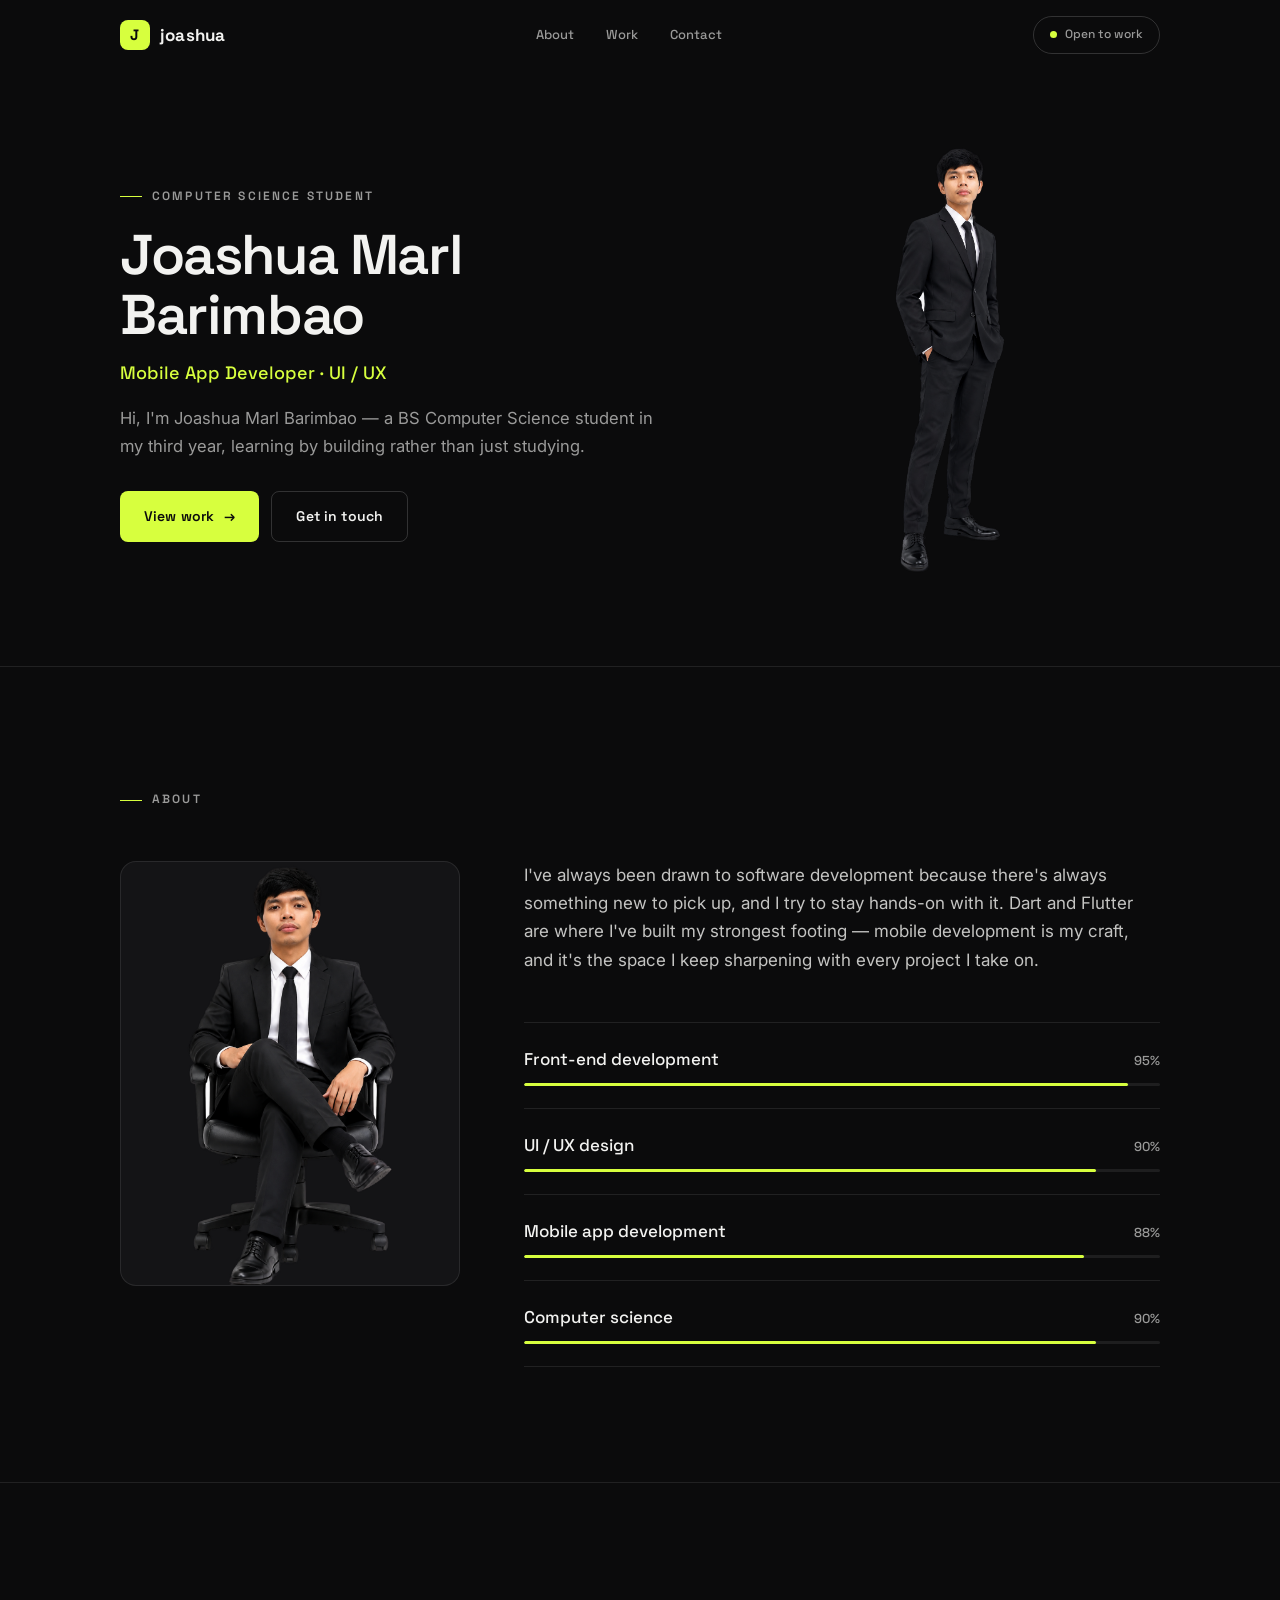
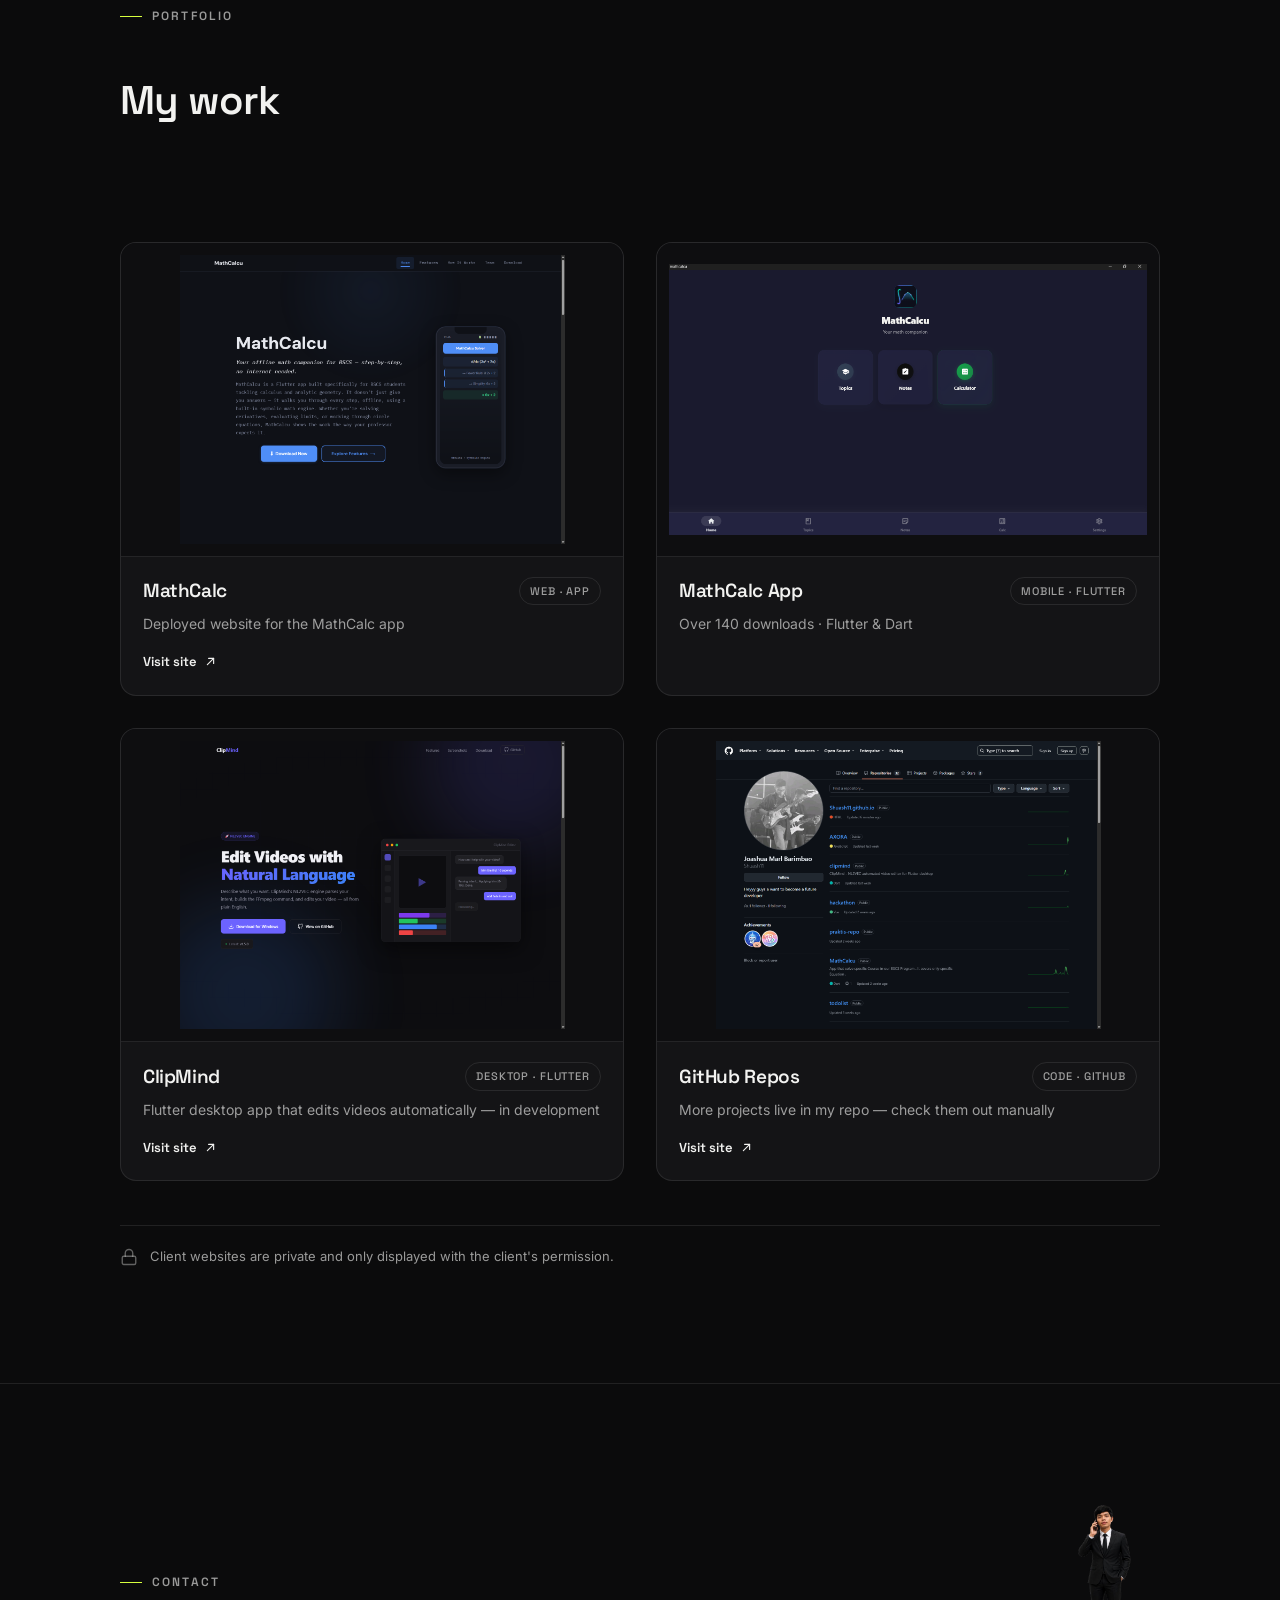
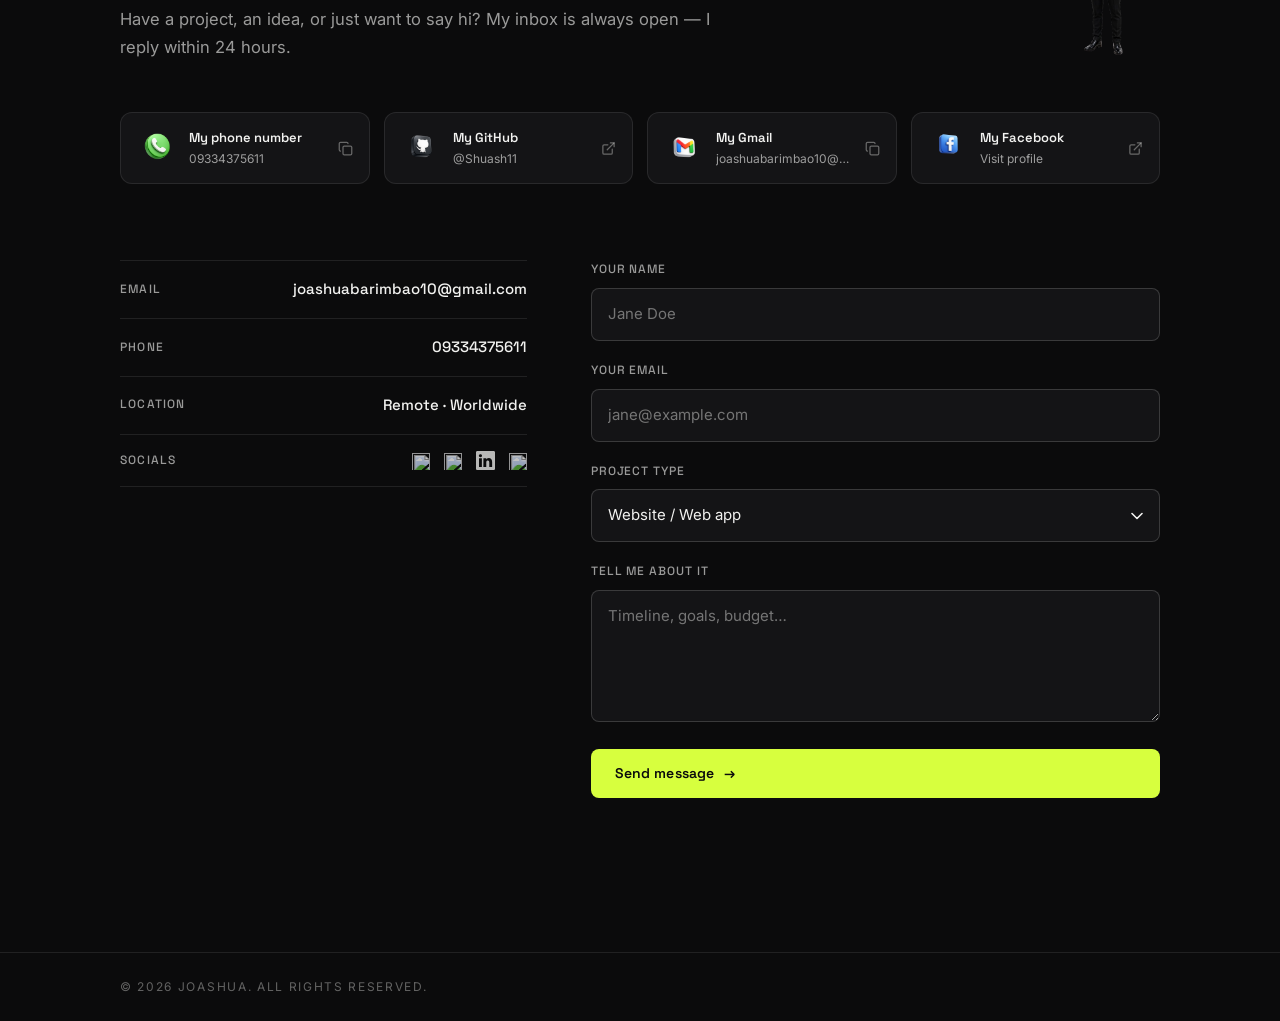
==== commit daa7e16f: "feat(pages): minimal real-portfolio redesign — visible project cards, reduced content" ====
--- a/index.html
+++ b/index.html
@@ -15,8 +15,8 @@
       href="https://fonts.googleapis.com/css2?family=Inter:wght@400;500;600&family=Instrument+Serif:ital@0;1&family=Space+Grotesk:wght@400;500;600;700&display=swap"
       rel="stylesheet"
     />
-    <script type="module" crossorigin src="./assets/index-DqAV1yC_.js"></script>
-    <link rel="stylesheet" crossorigin href="./assets/index-DjeIbQg5.css">
+    <script type="module" crossorigin src="./assets/index-CIFf-9lb.js"></script>
+    <link rel="stylesheet" crossorigin href="./assets/index-Ct4sxykY.css">
   </head>
   <body>
     <div id="root"></div>
--- a/assets/index-Ct4sxykY.css
+++ b/assets/index-Ct4sxykY.css
@@ -0,0 +1 @@
+.about{border-top:1px solid var(--line)}.about__grid{display:grid;grid-template-columns:minmax(0,340px) minmax(0,1fr);gap:clamp(32px,5vw,72px);align-items:start}.about__photo{border:1px solid var(--line);border-radius:var(--r-lg);overflow:hidden;background:var(--bg-2)}.about__photo img{width:100%;height:auto;aspect-ratio:4 / 5;object-fit:cover}.about__para{color:#f2f2f0cc;font-size:clamp(15px,1.35vw,17px);max-width:68ch}.about__para+.about__para{margin-top:18px}.about__skills{margin-top:clamp(32px,4vw,48px);border-top:1px solid var(--line)}.skill{padding:clamp(16px,2vw,22px) 0;border-bottom:1px solid var(--line)}.skill__row{display:flex;align-items:baseline;justify-content:space-between;gap:20px}.skill__name{font-family:var(--sans);font-size:clamp(15px,1.4vw,17px);font-weight:500}.skill__pct{font-family:var(--sans);font-size:13px;font-weight:500;color:var(--muted)}.skill__bar{margin-top:10px;height:3px;border-radius:99px;background:#ffffff14;overflow:hidden}.skill__bar-fill{display:block;height:100%;border-radius:inherit;background:var(--accent);transition:width 1.1s var(--ease-out)}@media (max-width: 860px){.about__grid{grid-template-columns:minmax(0,1fr);gap:28px}.about__photo{max-width:260px}}.contact{border-top:1px solid var(--line)}.contact__head{display:flex;align-items:flex-end;justify-content:space-between;gap:clamp(24px,4vw,64px)}.contact__lead{margin-top:14px;max-width:46ch}.contact__avatar{height:clamp(140px,18vh,190px);width:auto;object-fit:contain;border-radius:var(--r-md)}.contact__methods{display:grid;grid-template-columns:repeat(4,minmax(0,1fr));gap:14px}.method{display:flex;align-items:center;gap:12px;padding:14px 16px;border:1px solid var(--line);border-radius:var(--r-md);background:var(--bg-2);text-align:left;transition:border-color .25s ease}.method:hover{border-color:var(--line-strong)}.method__img{flex:0 0 auto;width:40px;height:40px;border-radius:10px;object-fit:cover}.method__body{min-width:0;display:flex;flex-direction:column}.method__label{font-family:var(--sans);font-size:13px;font-weight:600;white-space:nowrap;overflow:hidden;text-overflow:ellipsis}.method__sub{font-size:12px;color:var(--muted);white-space:nowrap;overflow:hidden;text-overflow:ellipsis}.method__icon{flex:0 0 auto;margin-left:auto;color:var(--faint);transition:color .25s ease}.method__icon svg{width:15px;height:15px}.method:hover .method__icon{color:var(--accent)}.contact__grid{display:grid;grid-template-columns:minmax(0,5fr) minmax(0,7fr);gap:clamp(32px,5vw,72px);align-items:start}.contact-panel{border-top:1px solid var(--line)}.contact-row{display:flex;align-items:center;justify-content:space-between;gap:16px;flex-wrap:wrap;padding:16px 0;border-bottom:1px solid var(--line)}.contact-row__label{font-family:var(--sans);font-size:12px;font-weight:500;letter-spacing:.1em;text-transform:uppercase;color:var(--muted)}.contact-row__value{font-family:var(--sans);font-size:15px;font-weight:500;transition:color .25s ease}a.contact-row__value:hover{color:var(--accent)}.contact-socials{display:flex;align-items:center;gap:14px}.contact-socials a{display:inline-flex;opacity:.75;transition:opacity .25s ease}.contact-socials a:hover{opacity:1}.contact-form{display:flex;flex-direction:column;gap:20px}.field label{display:block;margin-bottom:8px;font-family:var(--sans);font-size:12px;font-weight:500;letter-spacing:.08em;text-transform:uppercase;color:var(--muted)}.field input,.field textarea,.field select{width:100%;padding:13px 16px;border:1px solid var(--line-strong);border-radius:var(--r-sm);background:var(--bg-2);color:var(--text);font-size:15px;outline:none;transition:border-color .25s ease}.field select{-moz-appearance:none;appearance:none;-webkit-appearance:none;padding-right:44px;background-image:url("data:image/svg+xml,%3Csvg xmlns='http://www.w3.org/2000/svg' width='12' height='8' viewBox='0 0 12 8' fill='none' stroke='%23f2f2f0' stroke-width='1.6' stroke-linecap='round' stroke-linejoin='round'%3E%3Cpath d='M1 1.5 6 6.5l5-5'/%3E%3C/svg%3E");background-repeat:no-repeat;background-position:right 16px center}.field select option{background:var(--bg-2);color:var(--text)}.field textarea{resize:vertical;min-height:132px}.field input:focus,.field textarea:focus,.field select:focus{border-color:var(--accent)}.form-note{font-size:13px;color:var(--muted);min-height:1.4em}.form-note.is-success{color:var(--accent)}@media (max-width: 860px){.contact__head{flex-direction:column;align-items:flex-start}.contact__avatar{order:-1;height:150px}.contact__methods{grid-template-columns:repeat(2,minmax(0,1fr))}.contact__grid{grid-template-columns:minmax(0,1fr);gap:40px}}.footer{border-top:1px solid var(--line);padding:24px 0}.footer__bottom{display:flex;flex-wrap:wrap;gap:12px;justify-content:space-between;align-items:center;font-size:12px;letter-spacing:.14em;text-transform:uppercase;color:var(--faint)}.header{position:fixed;top:0;left:0;width:100%;z-index:100;padding:16px 0;border-bottom:1px solid transparent;transition:background-color .3s ease,border-color .3s ease}.header--scrolled{background:#0b0b0cdb;-webkit-backdrop-filter:blur(12px);backdrop-filter:blur(12px);border-bottom-color:var(--line)}.header__inner{display:flex;align-items:center;justify-content:space-between;gap:24px}.logo{display:flex;align-items:center;gap:10px;font-family:var(--sans);font-weight:700;font-size:17px;letter-spacing:.01em}.logo__mark{width:30px;height:30px;display:grid;place-items:center;border-radius:8px;background:var(--accent);color:var(--accent-ink);font-size:15px}.nav__list{display:flex;align-items:center;gap:4px}.nav__link{position:relative;display:inline-block;padding:8px 14px;font-family:var(--sans);font-size:13px;font-weight:500;color:var(--muted);transition:color .25s ease}.nav__link:after{content:"";position:absolute;left:14px;right:14px;bottom:3px;height:1px;background:var(--accent);transform:scaleX(0);transform-origin:right;transition:transform .35s var(--ease-out)}.nav__link:hover,.nav__link.is-active{color:var(--text)}.nav__link:hover:after,.nav__link.is-active:after{transform:scaleX(1);transform-origin:left}.header__status{display:inline-flex;align-items:center;gap:8px;padding:8px 16px;border:1px solid var(--line-strong);border-radius:999px;font-family:var(--sans);font-size:12px;font-weight:500;color:var(--muted);white-space:nowrap;transition:border-color .25s ease,color .25s ease}.header__status:hover{border-color:var(--text);color:var(--text)}.header__status .pulse{width:7px;height:7px;border-radius:50%;background:var(--accent);animation:statusPulse 2s ease infinite}@keyframes statusPulse{0%,to{box-shadow:0 0 #d7ff3e66}50%{box-shadow:0 0 0 5px #d7ff3e00}}.nav-toggle{display:none}@media (max-width: 860px){.nav,.header__status{display:none}.nav-toggle{position:relative;z-index:110;display:inline-flex;flex-direction:column;align-items:center;justify-content:center;gap:5px;width:40px;height:40px;border:1px solid var(--line-strong);border-radius:8px}.nav-toggle span{display:block;width:16px;height:1.5px;background:var(--text);transition:transform .3s ease,opacity .3s ease}.nav-toggle.is-open span:nth-child(1){transform:translateY(3.25px) rotate(45deg)}.nav-toggle.is-open span:nth-child(2){transform:translateY(-3.25px) rotate(-45deg)}}.hero{padding-top:clamp(120px,16vh,168px);padding-bottom:clamp(56px,7vw,96px)}.hero__inner{display:grid;grid-template-columns:minmax(0,1fr) minmax(0,420px);align-items:center;gap:clamp(32px,5vw,72px)}.hero__name{margin-top:18px;font-size:clamp(36px,4.6vw,56px);font-weight:600;letter-spacing:-.025em;line-height:1.08}.hero__role{margin-top:12px;font-family:var(--sans);font-size:clamp(15px,1.5vw,18px);font-weight:500;color:var(--accent)}.hero__pitch{margin-top:18px;max-width:52ch}.hero__actions{display:flex;flex-wrap:wrap;gap:12px;margin-top:clamp(24px,3.4vh,36px)}.hero__figure{display:flex;justify-content:center;align-items:flex-end}.hero__figure img{height:clamp(320px,48vh,460px);width:auto;max-width:100%;object-fit:contain}@media (max-width: 860px){.hero{padding-top:108px}.hero__inner{grid-template-columns:minmax(0,1fr);gap:32px}.hero__name{font-size:clamp(34px,9.4vw,44px)}.hero__figure{order:-1;justify-content:flex-start}.hero__figure img{height:clamp(240px,34vh,320px)}}.lightbox{position:fixed;top:0;right:0;bottom:0;left:0;z-index:9999;display:flex;align-items:center;justify-content:center;padding:24px;background:#04070deb;-webkit-backdrop-filter:blur(8px);backdrop-filter:blur(8px);opacity:0;transition:opacity .3s ease;cursor:zoom-out}.lightbox.is-open{opacity:1}.lightbox__fig{margin:0;display:flex;flex-direction:column;align-items:center;max-width:min(92vw,780px);padding:clamp(14px,2vw,22px) clamp(14px,2vw,22px) clamp(24px,3vw,34px);background:var(--bg-2);border:1px solid var(--line-strong);border-radius:var(--r-lg);cursor:default;outline:none}.lightbox__fig img{max-width:100%;max-height:calc(86vh - 190px);border-radius:var(--r-md);box-shadow:0 40px 120px #0009;transform:scale(.94);transition:transform .35s var(--ease-out)}.lightbox.is-open .lightbox__fig img{transform:scale(1)}.lightbox__cap{margin-top:18px;text-align:center}.lightbox__name{font-family:var(--sans);font-size:26px;font-weight:600;letter-spacing:-.01em;color:var(--text)}.lightbox__cat{display:inline-block;margin-top:6px;font-size:11px;letter-spacing:.18em;text-transform:uppercase;color:var(--muted)}.lightbox__desc{margin:10px auto 0;font-size:14px;line-height:1.5;color:var(--muted);max-width:520px}.lightbox__link{display:inline-block;margin-top:16px;padding:11px 24px;border-radius:999px;background:var(--accent);color:var(--accent-ink);font-family:var(--sans);font-size:13px;font-weight:600;letter-spacing:.02em;transition:filter .25s ease}.lightbox__link:hover{filter:brightness(1.12)}@media (max-width: 600px){.lightbox__fig img{max-height:calc(80vh - 210px)}.lightbox__name{font-size:21px}}.mobile-menu{position:fixed;top:0;right:0;bottom:0;left:0;z-index:90;background:var(--bg);display:flex;align-items:center;padding:0 clamp(24px,8vw,80px);visibility:hidden;opacity:0;transition:opacity .35s ease,visibility 0s linear .35s}.mobile-menu.is-open{visibility:visible;opacity:1;transition:opacity .35s ease}.mobile-menu__nav{width:100%}.mobile-menu__link{display:block;font-family:var(--sans);font-size:clamp(28px,9vw,44px);font-weight:600;letter-spacing:-.02em;padding:12px 0;color:var(--text);opacity:0;transform:translateY(18px);transition:opacity .5s ease,transform .5s var(--ease-out),color .25s ease;transition-delay:var(--d, 0s)}.mobile-menu.is-open .mobile-menu__link{opacity:1;transform:none}.mobile-menu__link:hover{color:var(--accent)}.mobile-menu__meta{margin-top:40px;color:var(--muted);font-size:13px;letter-spacing:.12em;text-transform:uppercase;opacity:0;transform:translateY(18px);transition:opacity .5s ease,transform .5s var(--ease-out);transition-delay:var(--d, 0s)}.mobile-menu.is-open .mobile-menu__meta{opacity:1;transform:none}.work{border-top:1px solid var(--line)}.work__lead{margin-top:14px}.work__grid{display:grid;grid-template-columns:repeat(2,minmax(0,1fr));gap:clamp(20px,2.6vw,32px)}.project{display:flex;flex-direction:column;border:1px solid var(--line);border-radius:var(--r-lg);background:var(--bg-2);overflow:hidden;transition:border-color .3s ease}.project:hover{border-color:var(--line-strong)}.project__media{position:relative;display:block;width:100%;aspect-ratio:16 / 10;padding:12px;background:#0e0e10;border-bottom:1px solid var(--line);overflow:hidden}.project__media img{width:100%;height:100%;object-fit:contain;border-radius:6px;transition:transform .5s var(--ease-out)}.project:hover .project__media img{transform:scale(1.015)}.project__zoom{position:absolute;right:20px;bottom:20px;display:grid;place-items:center;width:36px;height:36px;border-radius:8px;background:#0b0b0cd9;border:1px solid var(--line-strong);color:var(--text);opacity:0;transform:translateY(4px);transition:opacity .25s ease,transform .25s var(--ease-out)}.project:hover .project__zoom,.project__media:focus-visible .project__zoom{opacity:1;transform:none}.project__body{display:flex;flex-direction:column;flex:1;padding:20px 22px 22px}.project__head{display:flex;align-items:center;justify-content:space-between;gap:14px}.project__name{font-size:19px;font-weight:600}.project__cat{font-family:var(--sans);font-size:11px;font-weight:500;letter-spacing:.08em;text-transform:uppercase;color:var(--muted);border:1px solid var(--line);border-radius:999px;padding:4px 10px;white-space:nowrap}.project__desc{margin-top:8px;font-size:14px;line-height:1.6;color:var(--muted)}.project__link{display:inline-flex;align-items:center;gap:6px;margin-top:16px;font-family:var(--sans);font-size:13px;font-weight:600;color:var(--text);transition:color .25s ease}.project__link:hover{color:var(--accent)}.project__link svg{width:15px;height:15px;transition:transform .3s var(--ease-out)}.project__link:hover svg{transform:translate(2px,-2px)}.work__note{display:flex;align-items:center;gap:12px;margin-top:clamp(28px,4vw,44px);padding-top:20px;border-top:1px solid var(--line)}.work__note-icon{flex:0 0 auto;display:grid;place-items:center;color:var(--faint)}.work__note-icon svg{width:18px;height:18px}.work__note-text{font-size:13px;color:var(--muted)}@media (max-width: 860px){.work__grid{grid-template-columns:minmax(0,1fr)}}:root{--bg: #0b0b0c;--bg-2: #141416;--line: rgba(255, 255, 255, .09);--line-strong: rgba(255, 255, 255, .16);--text: #f2f2f0;--muted: rgba(242, 242, 240, .62);--faint: rgba(242, 242, 240, .38);--accent: #d7ff3e;--accent-ink: #0b0b0c;--serif: "Instrument Serif", Georgia, serif;--sans: "Space Grotesk", "Inter", system-ui, sans-serif;--body: "Inter", system-ui, sans-serif;--ease-out: cubic-bezier(.16, 1, .3, 1);--r-lg: 16px;--r-md: 12px;--r-sm: 8px;--container: 1120px}*,*:before,*:after{box-sizing:border-box;margin:0;padding:0}body{background:var(--bg);color:var(--text);font-family:var(--body);font-size:16px;line-height:1.65;-webkit-font-smoothing:antialiased;overflow-x:hidden;min-height:100vh}img,svg,video{display:block;max-width:100%}a{color:inherit;text-decoration:none}ul,ol{list-style:none}button,input,textarea,select{font:inherit;color:inherit;background:none;border:none}button{cursor:pointer}::selection{background:var(--accent);color:var(--accent-ink)}body.no-scroll{overflow:hidden}.container{width:100%;max-width:var(--container);margin:0 auto;padding:0 clamp(20px,4vw,40px)}.section{padding:clamp(72px,9vw,120px) 0;position:relative}#about,#work,#contact{scroll-margin-top:88px}h1,h2,h3,h4{font-family:var(--sans);font-weight:600;line-height:1.15;letter-spacing:-.02em}.section-title{font-size:clamp(28px,3.4vw,40px);letter-spacing:-.02em}.lead{font-size:clamp(15px,1.3vw,17px);color:var(--muted);max-width:60ch}.eyebrow{display:inline-flex;align-items:center;gap:10px;font-family:var(--sans);font-size:12px;font-weight:600;letter-spacing:.18em;text-transform:uppercase;color:var(--muted)}.eyebrow:before{content:"";width:22px;height:1px;background:var(--accent)}.btn{display:inline-flex;align-items:center;gap:10px;padding:13px 24px;border-radius:var(--r-sm);font-family:var(--sans);font-size:14px;font-weight:600;letter-spacing:.01em;transition:background-color .25s ease,border-color .25s ease,color .25s ease}.btn--solid{background:var(--accent);color:var(--accent-ink)}.btn--solid:hover{background:#e5ff7a}.btn--ghost{border:1px solid var(--line-strong);color:var(--text)}.btn--ghost:hover{border-color:var(--text)}.btn__arrow{display:inline-block;transition:transform .3s var(--ease-out)}.btn:hover .btn__arrow{transform:translate(4px)}[data-reveal]{opacity:0;transform:translateY(16px);transition:opacity .7s var(--ease-out),transform .7s var(--ease-out);transition-delay:var(--rd, 0s)}[data-reveal].in-view{opacity:1;transform:none}html.lenis,html.lenis body{height:auto}.lenis.lenis-smooth{scroll-behavior:auto!important}.lenis.lenis-stopped{overflow:hidden}.copy-toast{position:fixed;left:50%;bottom:28px;transform:translate(-50%,12px);z-index:10002;padding:10px 18px;background:var(--bg-2);border:1px solid var(--line-strong);border-radius:var(--r-sm);color:var(--text);font-family:var(--sans);font-size:13px;opacity:0;pointer-events:none;transition:opacity .25s ease,transform .25s var(--ease-out)}.copy-toast.is-show{opacity:1;transform:translate(-50%)}.mt-8{margin-top:clamp(32px,4vw,56px)}.mt-12{margin-top:clamp(48px,6vw,80px)}@media (prefers-reduced-motion: reduce){*,*:before,*:after{animation-duration:.01ms!important;animation-iteration-count:1!important;transition-duration:.01ms!important}[data-reveal]{opacity:1;transform:none}}
